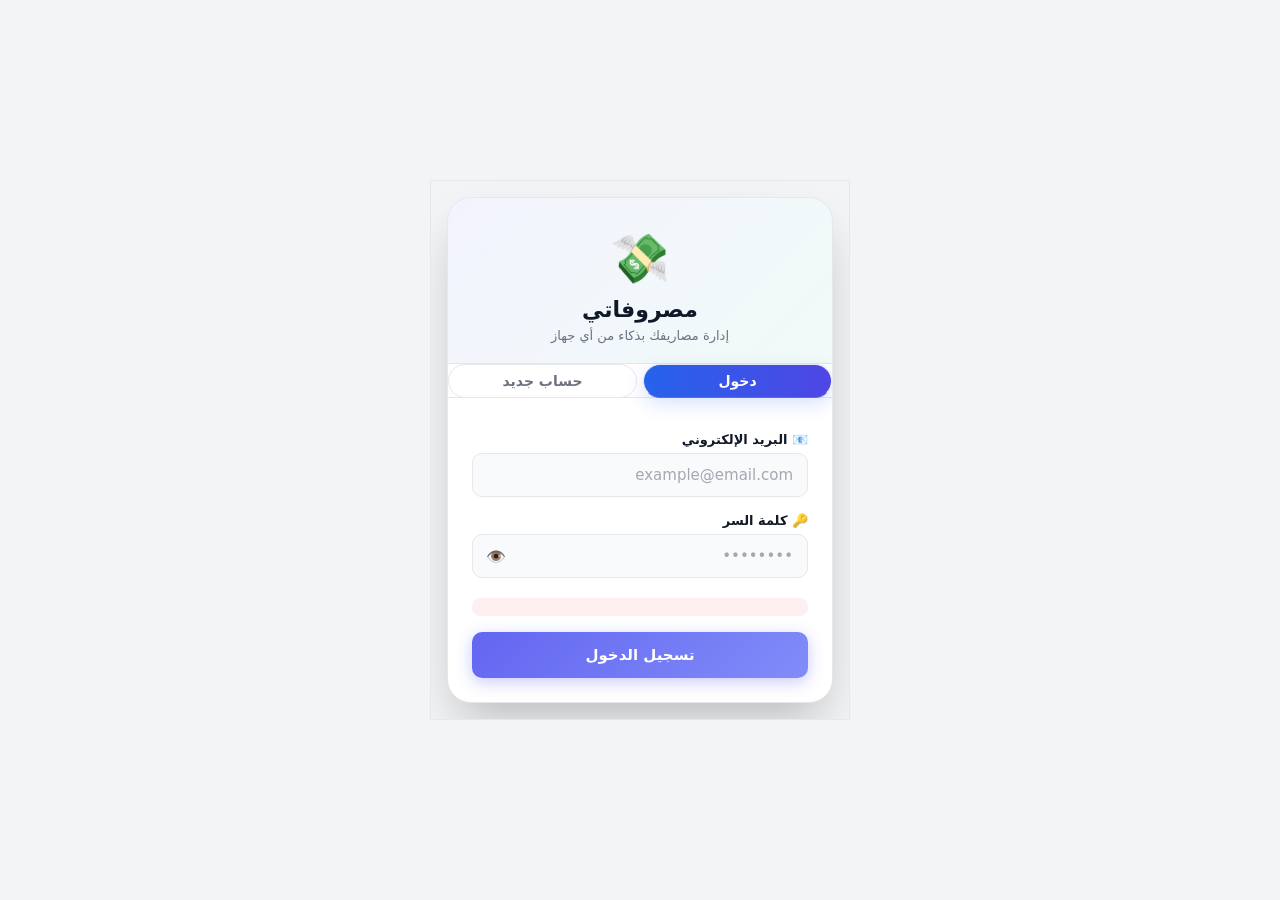
==== مصاريف/index.html @ e05cddc6 "Add files via upload" ====
<!DOCTYPE html>
<html lang="ar" dir="rtl" data-theme="light">

<head>
  <meta charset="UTF-8" />
  <link rel="manifest" href="/my-money" />
  <title>نظام إدارة المصاريف</title>
  <meta name="viewport" content="width=device-width, initial-scale=1.0" />
  <meta name="theme-color" content="#4f46e5" />
  <meta name="description" content="تطبيق لإدارة ومتابعة المصاريف اليومية" />

  <!-- Web App Manifest للتطبيق -->
  <link rel="manifest" href="manifest.json" />

  <!-- أيقونات التطبيق -->
  <link rel="icon" type="image/jpeg" href="photo_2026-03-03_11-01-38.jpg" />
  <link rel="apple-touch-icon" href="photo_2026-03-03_11-01-38.jpg" />
  <meta name="apple-mobile-web-app-capable" content="yes" />
  <meta name="apple-mobile-web-app-status-bar-style" content="black-translucent" />
  <meta name="apple-mobile-web-app-title" content="المصاريف" />

  <!-- Typography: Inter + Noto Sans Arabic -->
  <link rel="preconnect" href="https://fonts.googleapis.com" />
  <link rel="preconnect" href="https://fonts.gstatic.com" crossorigin />
  <link
    href="https://fonts.googleapis.com/css2?family=Inter:wght@400;500;600;700&family=Noto+Sans+Arabic:wght@400;500;600;700&display=swap"
    rel="stylesheet" />

  <link rel="stylesheet" href="style.css?v=3.0">
  <style>
    .connection-toast {
      position: fixed;
      top: 16px;
      left: 50%;
      transform: translateX(-50%);
      padding: 8px 16px;
      background: rgba(0, 0, 0, 0.7);
      color: #fff;
      border-radius: 4px;
      display: none;
      z-index: 10000;
      transition: opacity 0.3s;
    }

    .connection-toast.show {
      display: block;
      opacity: 1;
    }

    .connection-toast.hide {
      opacity: 0;
    }

    /* network status indicator */
    .network-status {
      display: inline-block;
      width: 14px;
      height: 14px;
      border-radius: 50%;
      margin: 0 8px;
      vertical-align: middle;
      background: #2ecc71;
      /* online default */
      position: relative;
      transition: background 0.3s ease;
      box-shadow: 0 0 8px rgba(46, 204, 113, 0.5);
    }

    .network-status.online {
      background: #2ecc71 !important;
      animation: pulse-glow 2s ease-in-out infinite;
      box-shadow: 0 0 8px rgba(46, 204, 113, 0.6) !important;
    }

    .network-status.offline {
      background: #e74c3c !important;
      animation: pulse-glow-red 2s ease-in-out infinite;
      box-shadow: 0 0 8px rgba(231, 76, 60, 0.5) !important;
    }

    .network-status.syncing {
      background: #3498db !important;
      animation: sync-pulse 1s cubic-bezier(0.68, 0, 0.265, 1) infinite;
      box-shadow: 0 0 8px rgba(52, 152, 219, 0.6) !important;
    }

    .network-status.syncing:after {
      content: '';
      position: absolute;
      top: -3px;
      left: -3px;
      width: calc(100% + 6px);
      height: calc(100% + 6px);
      border: 2px solid #3498db;
      border-top-color: rgba(52, 152, 219, 0.3);
      border-right-color: rgba(52, 152, 219, 0.3);
      border-radius: 50%;
      animation: spin-sync 0.7s linear infinite;
    }

    @keyframes pulse-glow {

      0%,
      100% {
        box-shadow: 0 0 8px rgba(46, 204, 113, 0.4), inset 0 0 4px rgba(46, 204, 113, 0.3);
      }

      50% {
        box-shadow: 0 0 16px rgba(46, 204, 113, 0.8), inset 0 0 4px rgba(46, 204, 113, 0.5);
      }
    }

    @keyframes pulse-glow-red {

      0%,
      100% {
        box-shadow: 0 0 8px rgba(232, 76, 60, 0.4), inset 0 0 4px rgba(232, 76, 60, 0.3);
      }

      50% {
        box-shadow: 0 0 16px rgba(232, 76, 60, 0.8), inset 0 0 4px rgba(232, 76, 60, 0.5);
      }
    }

    @keyframes pulse-glow-blue {

      0%,
      100% {
        box-shadow: 0 0 12px rgba(52, 152, 219, 0.5);
      }

      50% {
        box-shadow: 0 0 20px rgba(52, 152, 219, 0.9);
      }
    }

    @keyframes sync-glow {

      0%,
      100% {
        box-shadow: 0 0 8px rgba(52, 152, 219, 0.4), inset 0 0 4px rgba(52, 152, 219, 0.2);
      }

      50% {
        box-shadow: 0 0 16px rgba(52, 152, 219, 0.8), inset 0 0 4px rgba(52, 152, 219, 0.4);
      }
    }

    @keyframes spin {
      from {
        transform: rotate(0deg);
      }

      to {
        transform: rotate(360deg);
      }
    }

    @keyframes spin-sync {
      0% {
        transform: rotate(0deg);
      }

      100% {
        transform: rotate(360deg);
      }
    }

    @keyframes sync-pulse {

      0%,
      100% {
        transform: scale(1);
      }

      50% {
        transform: scale(1.2);
      }
    }

    /* ==========================================
   * تحسينات شاملة - Mobile First
   * ========================================== */

    /* ===== إصلاح لون حدود المصاريف (كان hardcoded أزرق) ===== */
    .expense-item {
      border-color: var(--border-color) !important;
    }

    /* ===== الخط الأساسي للهاتف ===== */
    html,
    body {
      overflow-x: hidden;
      width: 100%;
    }

    /* Touch targets already set at base level (44px) */

    /* ===== شاشة تسجيل الدخول - Mobile First (already default) ===== */
    @media (max-width: 768px) {
      .login-container {
        max-width: 100%;
        min-height: 100vh;
        min-height: 100dvh;
        border-radius: 0;
        padding: 32px 20px 40px;
        box-shadow: none;
        border: none;
        display: flex;
        flex-direction: column;
      }

      .login-body {
        flex: 1;
      }
    }

    /* ===== Mobile-only: modals, header, tabs ===== */
    @media (max-width: 768px) {

      /* المودالات كاملة الشاشة على الهاتف */
      .modal-backdrop {
        align-items: flex-end;
        z-index: 1000 !important;
      }

      .modal {
        max-width: 100%;
        width: 100%;
        border-radius: 20px 20px 0 0;
        max-height: 92vh;
        max-height: 92dvh;
        padding: 20px 16px calc(20px + env(safe-area-inset-bottom, 0px));
        overflow-y: auto;
      }

      .modal::before {
        content: '';
        display: block;
        width: 40px;
        height: 4px;
        background: var(--border-color);
        border-radius: 2px;
        margin: -12px auto 16px;
      }

      .modal-header h3 {
        font-size: 17px;
      }

      .modal-footer .btn {
        min-height: 46px;
        font-size: 14px;
        width: 100%;
      }

      .modal-footer {
        flex-direction: column-reverse;
        gap: 8px;
      }

      /* الـ header */
      header h2 {
        font-size: 17px;
      }

      .header-sub {
        font-size: 11px;
      }

      .header-actions {
        display: none;
      }

      /* التبويبات مخفية - يحل محلها Bottom Nav */
      .tabs {
        display: none !important;
      }

      .tab-btn {
        font-size: 11px;
        padding: 8px 4px;
      }

      /* month row */
      .month-row {
        flex-wrap: wrap;
        gap: 6px;
      }

      header {
        margin-bottom: 4px;
      }

      /* بطاقات الملخص */
      .summary-value {
        font-size: 15px;
      }

      .card-header h3 {
        font-size: 14px;
      }
    }

    /* ===== شريط التنقل السفلي للهاتف (Bottom Navigation) ===== */
    #mobileBottomNav {
      display: none;
      position: fixed;
      bottom: 0;
      left: 0;
      right: 0;
      height: 66px;
      background: var(--card-bg);
      border-top: 1px solid var(--border-color);
      box-shadow: 0 -2px 12px rgba(0, 0, 0, 0.06);
      z-index: 200;
      padding-bottom: env(safe-area-inset-bottom, 0px);
      align-items: center;
      justify-content: space-around;
    }

    @media (max-width: 768px) {
      #mobileBottomNav {
        display: flex;
      }
    }

    .mobile-nav-item {
      display: flex;
      flex-direction: column;
      align-items: center;
      justify-content: center;
      flex: 1;
      gap: 2px;
      padding: 8px 4px;
      border: none;
      background: transparent;
      cursor: pointer;
      color: var(--subtext-color);
      font-size: 10px;
      font-weight: 600;
      transition: color var(--transition-fast);
      -webkit-tap-highlight-color: transparent;
      position: relative;
      min-height: 50px;
      touch-action: manipulation;
    }

    .mobile-nav-item .nav-icon {
      font-size: 20px;
      transition: transform 0.2s;
    }

    .mobile-nav-item.active {
      color: var(--accent);
    }

    .mobile-nav-item.active .nav-icon {
      transform: scale(1.15);
    }

    .mobile-nav-item::after {
      content: '';
      position: absolute;
      bottom: -1px;
      left: 50%;
      transform: translateX(-50%);
      width: 0;
      height: 3px;
      background: var(--accent);
      border-radius: 2px;
      transition: width 0.2s;
    }

    .mobile-nav-item.active::after {
      width: 60%;
    }

    /* زر إضافة مصروف في المنتصف */
    .mobile-nav-fab {
      width: 52px;
      height: 52px;
      border-radius: 50%;
      background: var(--accent);
      color: white;
      border: none;
      font-size: 26px;
      display: flex;
      align-items: center;
      justify-content: center;
      cursor: pointer;
      box-shadow: 0 4px 16px rgba(79, 70, 229, 0.4);
      transition: transform var(--transition-fast), box-shadow var(--transition-fast);
      margin-top: -20px;
      flex-shrink: 0;
      -webkit-tap-highlight-color: transparent;
      touch-action: manipulation;
    }

    .mobile-nav-fab:active {
      transform: scale(0.92);
      box-shadow: 0 2px 8px rgba(79, 70, 229, 0.35);
    }

    /* ===== زر الإعدادات (يظهر في الـ Header بدلاً من الأزرار الكثيرة على الهاتف) ===== */
    #mobileHeaderBar {
      display: none;
    }

    @media (max-width: 768px) {
      #mobileHeaderBar {
        display: flex;
        justify-content: space-between;
        align-items: center;
        margin-bottom: 4px;
      }

      .mobile-header-right {
        display: flex;
        align-items: center;
        gap: 8px;
      }
    }

    /* ===== قائمة الإعدادات المنسدلة ===== */
    #settingsMenu {
      position: absolute;
      top: calc(100% + 6px);
      left: 0;
      background: var(--card-bg);
      border: 1px solid var(--border-color);
      border-radius: 14px;
      box-shadow: 0 8px 28px rgba(0, 0, 0, 0.14);
      z-index: 300;
      min-width: 200px;
      overflow: hidden;
      animation: fadeInUp 0.2s ease-out;
      display: none;
    }

    #settingsMenu.open {
      display: block;
    }

    .settings-menu-item {
      display: flex;
      align-items: center;
      gap: 10px;
      padding: 13px 16px;
      border: none;
      background: transparent;
      cursor: pointer;
      font-size: 14px;
      color: var(--text-color);
      width: 100%;
      text-align: right;
      border-bottom: 1px solid var(--border-color);
      transition: background 0.15s;
    }

    .settings-menu-item:last-child {
      border-bottom: none;
    }

    .settings-menu-item:hover,
    .settings-menu-item:active {
      background: var(--muted-bg);
    }

    .settings-menu-item.danger {
      color: var(--danger);
    }

    #settingsMenuWrapper {
      position: relative;
    }

    /* ===== Progress Bar لنسبة الإنفاق ===== */
    .spending-progress-wrap {
      margin-top: 10px;
      padding: 8px 10px;
      background: var(--muted-bg);
      border-radius: 10px;
    }

    .spending-progress-header {
      display: flex;
      justify-content: space-between;
      font-size: 12px;
      color: var(--subtext-color);
      margin-bottom: 6px;
      font-weight: 600;
    }

    .spending-progress-bar {
      height: 10px;
      background: var(--muted-bg-2);
      border-radius: 999px;
      overflow: hidden;
    }

    .spending-progress-fill {
      height: 10px;
      border-radius: 999px;
      transition: width 0.5s cubic-bezier(0.34, 1.56, 0.64, 1), background 0.3s;
      background: linear-gradient(90deg, #22c55e, #16a34a);
    }

    .spending-progress-fill.warn {
      background: linear-gradient(90deg, #f59e0b, #d97706);
    }

    .spending-progress-fill.danger {
      background: linear-gradient(90deg, #ef4444, #b91c1c);
    }

    /* ===== زر مسح البحث (✕) ===== */
    .search-wrapper {
      position: relative;
      flex: 1;
    }

    .search-clear-btn {
      position: absolute;
      right: 10px;
      top: 50%;
      transform: translateY(-50%);
      background: none;
      border: none;
      cursor: pointer;
      font-size: 14px;
      color: var(--subtext-color);
      display: none;
      padding: 4px 6px;
      border-radius: 50%;
      line-height: 1;
      transition: color 0.15s, background 0.15s;
      z-index: 1;
    }

    .search-clear-btn.visible {
      display: block;
    }

    .search-clear-btn:hover {
      color: var(--text-color);
      background: var(--muted-bg-2);
    }

    /* ===== الآلة الحاسبة ===== */
    .calc-btn {
      background: var(--card-bg);
      color: var(--text-color);
      border: none;
      padding: 18px 10px;
      font-size: 18px;
      font-weight: 500;
      cursor: pointer;
      transition: background 0.12s, transform 0.08s;
      user-select: none;
      -webkit-tap-highlight-color: transparent;
      touch-action: manipulation;
    }

    .calc-btn:hover {
      background: var(--muted-bg-2);
    }

    .calc-btn:active {
      transform: scale(0.94);
      background: var(--border-color);
    }

    .calc-btn-fn {
      background: var(--muted-bg);
      color: var(--subtext-color);
      font-size: 16px;
    }

    .calc-btn-fn:hover {
      background: var(--muted-bg-2);
    }

    .calc-btn-op {
      background: rgba(255, 159, 10, 0.15);
      color: #ff9f0a;
      font-size: 20px;
      font-weight: 700;
    }

    .calc-btn-op:hover {
      background: rgba(255, 159, 10, 0.25);
    }

    .calc-btn-eq {
      background: #ff9f0a;
      color: #fff;
      font-size: 20px;
      font-weight: 700;
    }

    .calc-btn-eq:hover {
      background: #e8920d;
    }

    .calc-btn-eq:active {
      transform: scale(0.94);
    }

    /* ===== تحسين مودال الإعدادات Desktop ===== */
    /* ===== Tablet Enhancement (768px+) ===== */
    @media (min-width: 768px) {
      body {
        padding: 10px;
        align-items: center;
      }

      .app-container {
        max-width: 560px;
        border-radius: var(--radius-lg);
        box-shadow: var(--shadow-lg);
        border: 1px solid var(--border-color);
        padding: 20px;
        min-height: auto;
      }

      .card {
        border-radius: var(--radius-md);
        padding: 16px;
        box-shadow: var(--shadow-sm);
      }

      .btn {
        font-size: 13px;
        padding: 8px 16px;
        min-height: 36px;
      }

      .btn-sm {
        min-height: 32px;
        padding: 6px 12px;
      }

      .form-input,
      .form-textarea,
      .form-select {
        font-size: 14px;
        padding: 10px 12px;
        min-height: 38px;
      }

      .month-select {
        font-size: 13px;
        min-height: 38px;
      }

      .login-container {
        max-width: 420px;
        border-radius: var(--radius-lg);
        box-shadow: var(--shadow-lg);
        border: 1px solid var(--border-color);
        min-height: auto;
      }
    }

    /* ===== Desktop Enhancement (769px+) ===== */
    @media (min-width: 769px) {

      /* يُظهر header actions على الـ desktop */
      .header-actions {
        display: flex !important;

      }

      /* يُخفي Mobile bar على الـ desktop */
      #mobileHeaderBar {
        display: none !important;
      }

      /* Bottom nav مخفي */
      #mobileBottomNav {
        display: none !important;
      }

      /* التبويبات ظاهرة على الديسكتوب */
      .tabs {
        display: flex !important;
      }

      /* إلغاء modal column-reverse على الديسكتوب */
      .modal-footer {
        flex-direction: row !important;
      }

      .modal-footer .btn {
        width: auto !important;
        min-height: 36px;
      }

      /* الـ modal يعود لوضع المنتصف على الديسكتوب */
      .modal-backdrop {
        align-items: center !important;
      }

      .modal {
        border-radius: var(--radius-lg) !important;
        max-width: 520px !important;
        width: calc(100% - 32px) !important;
      }

      /* إلغاء الشريط العلوي للمودال */
      .modal::before {
        display: none !important;
      }
    }

    /* ===== Wide Desktop (1024px+) ===== */
    @media (min-width: 1024px) {
      .app-container {
        max-width: 600px;
      }
    }

    /* ===== تحسين Safe Area (Notch / Home Bar) ===== */
    @supports (padding-bottom: env(safe-area-inset-bottom)) {
      @media (max-width: 768px) {
        .app-container {
          padding-bottom: calc(80px + env(safe-area-inset-bottom, 0px));
        }

        #mobileBottomNav {
          padding-bottom: env(safe-area-inset-bottom, 0px);
          height: calc(62px + env(safe-area-inset-bottom, 0px));
        }
      }
    }

    /* ===== تحسين Scroll على الهاتف ===== */
    @media (max-width: 768px) {
      html {
        scroll-behavior: smooth;
        -webkit-overflow-scrolling: touch;
      }

      .expense-list {
        gap: 8px;
      }

      .expense-item {
        padding: 12px 10px;
        border-radius: 12px;
      }

      .expense-title {
        font-size: 14px;
      }

      .expense-amount {
        font-size: 14px;
        font-weight: 700;
      }

      /* تحسين بطاقة المقارنة */
      .compare-card {
        padding: 12px;
      }

      /* month-row على الهاتف */
      .month-row {
        flex-wrap: wrap;
      }

      .month-select {
        min-height: 44px;
      }

      /* filter-row */
      .filter-row {
        flex-direction: column;
      }

      .filter-row .form-input-sm,
      .filter-row .form-select-sm {
        width: 100%;
      }
    }
  </style>

</head>

<body>
  <div id="connectionToast" class="connection-toast"></div>
  <!-- Alert Modal Card -->
  <div id="alertModal" class="alert-modal-overlay" style="display:none;">
    <div class="alert-card">
      <div class="alert-card-header">
        <div id="alertIcon" class="alert-card-icon">⚠️</div>
        <div>
          <h3 id="alertTitle" class="alert-card-title">تنبيه</h3>
          <div id="alertMessage" class="alert-card-message"></div>
        </div>
      </div>
      <div class="alert-card-footer">
        <button id="alertBtnCancel" class="btn btn-alert-cancel" style="display:none;">إلغاء</button>
        <button id="alertBtnConfirm" class="btn btn-alert-confirm">حسناً</button>
      </div>
    </div>
  </div>

  <!-- Telegram Progress Modal -->
  <div id="tgProgressOverlay" class="tg-progress-overlay" style="display:none;">
    <div class="tg-progress-card">
      <div class="tg-progress-icon">
        <div class="tg-spinner"></div>
        <div class="tg-icon-center">📲</div>
      </div>
      <h3 class="tg-progress-title">جارِ تحضير النسخة الاحتياطية</h3>
      <div id="tgProgressLabel" class="tg-progress-label">يرجى الانتظار بينما نقوم برفع البيانات...</div>

      <div class="tg-stats-container" id="tgStatsContainer" style="display:none;">
        <div class="tg-stat-item">
          <span class="tg-stat-label">المصاريف</span>
          <span class="tg-stat-value" id="tgStatExpenses">0</span>
        </div>
        <div class="tg-stat-item">
          <span class="tg-stat-label">الإجمالي</span>
          <span class="tg-stat-value" id="tgStatTotal">0</span>
        </div>
      </div>

      <div class="tg-progress-bar-container">
        <div id="tgProgressBar" class="tg-progress-bar-fill"></div>
      </div>
    </div>
  </div>
  <!-- لودر تحميل (يظهر أثناء التحقق من حالة الدخول) -->
  <div id="appLoader" class="app-loader" style="display:none">🔄 جاري التحقق من حالة الدخول...</div>

  <!-- شاشة تسجيل الدخول -->
  <div id="loginView" class="login-container">

    <!-- بطاقة تسجيل الدخول -->
    <div class="login-card">

      <!-- الشعار والعنوان -->
      <div class="login-brand">
        <div class="login-brand-icon">💸</div>
        <h1 class="login-brand-title">مصروفاتي</h1>
        <p class="login-brand-sub">إدارة مصاريفك بذكاء من أي جهاز</p>
      </div>

      <!-- التبويبات -->
      <div class="login-tabs">
        <button id="tabLogin" class="login-tab-btn active">دخول</button>
        <button id="tabRegister" class="login-tab-btn">حساب جديد</button>
      </div>

      <!-- نموذج تسجيل الدخول -->
      <div id="loginForm" class="login-form-body">
        <div class="login-field">
          <label class="login-label">📧 البريد الإلكتروني</label>
          <input id="loginEmail" type="email" class="login-input" placeholder="example@email.com"
            autocomplete="email" />
        </div>
        <div class="login-field">
          <label class="login-label">🔑 كلمة السر</label>
          <div class="login-pw-wrap">
            <input id="loginPassword" type="password" class="login-input" placeholder="••••••••"
              autocomplete="current-password" />
            <button id="btnTogglePwLogin" class="login-pw-toggle" type="button">👁️</button>
          </div>
        </div>
        <div id="authError" class="login-error"></div>
        <button id="btnLogin" class="login-submit-btn">تسجيل الدخول</button>
        <div id="loginProcessingBar" class="login-processing-bar" role="status" aria-live="polite"
          style="display:none;">
          <div class="processing-spinner"></div>
          <span>جاري التحقق...</span>
        </div>
      </div>

      <!-- نموذج إنشاء حساب -->
      <div id="registerForm" class="login-form-body" style="display:none;">
        <div class="login-field">
          <label class="login-label">📧 البريد الإلكتروني</label>
          <input id="registerEmail" type="email" class="login-input" placeholder="example@email.com"
            autocomplete="email" />
        </div>
        <div class="login-field">
          <label class="login-label">🔑 كلمة السر</label>
          <div class="login-pw-wrap">
            <input id="registerPassword" type="password" class="login-input" placeholder="••••••••"
              autocomplete="new-password" />
            <button id="btnTogglePwReg" class="login-pw-toggle" type="button">👁️</button>
          </div>
        </div>
        <div class="login-field">
          <label class="login-label">🔒 تأكيد كلمة السر</label>
          <input id="registerPasswordConfirm" type="password" class="login-input" placeholder="••••••••"
            autocomplete="new-password" />
        </div>
        <div id="registerError" class="login-error"></div>
        <button id="btnRegister" class="login-submit-btn">إنشاء الحساب</button>
        <button id="btnCancelRegister" class="login-cancel-btn" type="button">إلغاء</button>
      </div>

    </div>

    <script>
      // Service Worker registration and background-sync helpers
      async function registerServiceWorkerAndSync() {
        if (!('serviceWorker' in navigator)) return;
        try {
          const reg = await navigator.serviceWorker.register('/sw.js');
          navigator.serviceWorker.addEventListener('message', (e) => {
            if (!e.data) return;
            if (e.data.type === 'sync-now') {
              try { if (typeof syncPendingChanges === 'function') syncPendingChanges(); } catch (err) { console.warn(err); }
            }
          });
          async function ensureBackgroundSyncRegistered() {
            if (!('sync' in reg)) return;
            try { await reg.sync.register('sync-expenses'); } catch (err) { console.warn(err); }
          }
          setInterval(() => { ensureBackgroundSyncRegistered(); }, 30000);
          ensureBackgroundSyncRegistered();
        } catch (e) { console.warn('SW register failed', e); }
      }
      window.addEventListener('load', () => { registerServiceWorkerAndSync(); });
    </script>
  </div>


  <!-- واجهة التطبيق -->
  <div id="appView" class="app-container">
    <header>
      <div class="header-left">
        <h2><span class="icon">📊</span>مصروفاتي الشهرية</h2>
        <div class="header-sub">إدارة الراتب والمصاريف مع فصل كامل بين الأشهر.</div>
      </div>
      <div class="header-actions">
        <span id="userEmailLabel" class="user-label"></span>
        <!-- حالة الشبكة والمزامنة -->
        <div id="networkStatus" class="network-status" title="حالة الاتصال"></div>
        <div id="syncIndicator" class="sync-indicator synced" title="حالة المزامنة" onclick="showSyncDetails()">
          <span class="sync-dot"></span>
          <span class="sync-label">مزامن</span>
        </div>
        <button id="btnChangePasswordQuick" class="btn btn-outline btn-sm">تغيير كلمة السر</button>
        <button id="btnToggleTheme" class="btn btn-outline btn-sm">الوضع الداكن</button>
        <button id="btnAdminPanel" class="btn btn-outline btn-sm" style="display:none;">لوحة التحكم</button>
        <button id="btnLogout" class="btn btn-outline btn-sm">تسجيل خروج</button>
      </div>
    </header>

    <!-- Mobile Header Bar (يظهر على الهاتف فقط) -->
    <div id="mobileHeaderBar">
      <div style="display:flex; align-items:center; gap:8px;">
        <div id="networkStatusMobile" class="network-status" title="حالة الاتصال"></div>
        <div id="syncIndicatorMobile" class="sync-indicator synced" title="حالة المزامنة" onclick="showSyncDetails()">
          <span class="sync-dot"></span>
          <span class="sync-label">مُزامَن</span>
        </div>
        <span id="userEmailLabelMobile" class="user-label" style="font-size:11px;"></span>
      </div>
      <div class="mobile-header-right">
        <div id="settingsMenuWrapper">
          <button id="btnMobileSettings" class="btn btn-outline btn-sm" style="min-height:36px;" aria-haspopup="true"
            aria-expanded="false">⚙️</button>
          <div id="settingsMenu" role="menu">
            <button class="settings-menu-item" id="menuToggleThemeMob">الوضع الداكن</button>
            <button class="settings-menu-item" id="menuChangePasswordMob">تغيير كلمة السر</button>
            <button class="settings-menu-item" id="menuAdminMob" style="display:none;">لوحة التحكم</button>
            <button class="settings-menu-item" id="menuTelegramBackup">📲 نسخة احتياطية (تلغرام)</button>
            <button class="settings-menu-item danger" id="menuLogoutMob">تسجيل الخروج</button>
          </div>
        </div>
      </div>
    </div>

    <!-- تبويبات (مع أزرار سريعة إضافية) -->
    <div class="tabs">
      <button class="tab-btn active" data-tab="month">الشهر الحالي</button>
      <button class="tab-btn" data-tab="compare">مقارنة الأشهر</button>
      <button class="tab-btn" data-tab="planning"> التخطيط والأهداف</button>
      <button class="tab-btn" data-tab="private"> ملاحظاتي</button>
      <button id="adminTabBtn" class="tab-btn" data-tab="admin" style="display:none;">لوحة التحكم</button>
    </div>

    <!-- اختيار الشهر -->
    <div class="month-row">
      <select id="monthSelect" class="month-select"></select>
      <button id="btnEditMonth" class="btn btn-outline btn-sm">⚙️ إدارة الشهر</button>
      <button id="btnAddMonth" class="btn btn-primary btn-sm">+ شهر</button>
    </div>

    <!-- تبويب الشهر الحالي -->
    <div id="tab-month">
      <!-- ملخص -->
      <div class="card">
        <div class="card-header">
          <h3>ملخص الشهر</h3>
        </div>
        <div class="summary-grid">
          <div class="summary-item">
            <div class="summary-label">الراتب</div>
            <div id="summarySalary" class="summary-value">0</div>
          </div>
          <div class="summary-item">
            <div class="summary-label">إجمالي المصاريف</div>
            <div id="summaryExpenses" class="summary-value negative">0</div>
          </div>
          <div class="summary-item">
            <div class="summary-label">المتبقي</div>
            <div id="summaryRemaining" class="summary-value positive">0</div>
          </div>
        </div>
        <!-- Progress Bar الإنفاق -->
        <div class="spending-progress-wrap" id="spendingProgressWrap">
          <div class="spending-progress-header">
            <span>نسبة الإنفاق من الراتب</span>
            <span id="spendingProgressPct">0%</span>
          </div>
          <div class="spending-progress-bar">
            <div class="spending-progress-fill" id="spendingProgressFill" style="width:0%"></div>
          </div>
        </div>
      </div>

      <!-- إحصائيات متقدمة -->
      <div class="card">
        <div class="card-header">
          <div class="collapse-toggle" id="advancedStatsToggle">
            <span style="display:flex; align-items:center; gap:8px;">📈 إحصائيات متقدمة للشهر</span>
            <span id="advancedStatsIcon" class="collapse-icon">▼</span>
          </div>
        </div>
        <div id="advancedStatsBody" class="collapse-body">

          <!-- شبكة الإحصائيات الرئيسية -->
          <div class="adv-stats-grid">
            <div class="adv-stat-card">
              <div class="adv-stat-icon">📅</div>
              <div class="adv-stat-info">
                <div class="adv-stat-label">متوسط الصرف اليومي</div>
                <div id="statDailyAvg" class="adv-stat-value">0</div>
              </div>
            </div>
            <div class="adv-stat-card">
              <div class="adv-stat-icon">🗓️</div>
              <div class="adv-stat-info">
                <div class="adv-stat-label">المتبقي لكل يوم</div>
                <div id="statRemainingPerDay" class="adv-stat-value">0</div>
              </div>
            </div>
            <div class="adv-stat-card">
              <div class="adv-stat-icon">🔺</div>
              <div class="adv-stat-info">
                <div class="adv-stat-label">أكبر مصروف</div>
                <div id="statMaxExpense" class="adv-stat-value">0</div>
              </div>
            </div>
            <div class="adv-stat-card">
              <div class="adv-stat-icon">🔻</div>
              <div class="adv-stat-info">
                <div class="adv-stat-label">أصغر مصروف</div>
                <div id="statMinExpense" class="adv-stat-value">0</div>
              </div>
            </div>
            <div class="adv-stat-card">
              <div class="adv-stat-icon">🧾</div>
              <div class="adv-stat-info">
                <div class="adv-stat-label">عدد المصاريف</div>
                <div id="statCount" class="adv-stat-value">0</div>
              </div>
            </div>
            <div class="adv-stat-card">
              <div class="adv-stat-icon">📊</div>
              <div class="adv-stat-info">
                <div class="adv-stat-label">متوسط مبلغ المصروف</div>
                <div id="statAvgAmount" class="adv-stat-value">0</div>
              </div>
            </div>
            <div class="adv-stat-card">
              <div class="adv-stat-icon">🏆</div>
              <div class="adv-stat-info">
                <div class="adv-stat-label">أكثر تصنيف صرفاً</div>
                <div id="statTopCategory" class="adv-stat-value">لا يوجد</div>
              </div>
            </div>
            <div class="adv-stat-card">
              <div class="adv-stat-icon">🛡️</div>
              <div class="adv-stat-info">
                <div class="adv-stat-label">المصروف اليومي الآمن</div>
                <div id="statSafeLimit" class="adv-stat-value">0</div>
                <div id="statSafeLimitMsg" class="stat-safe-msg"></div>
              </div>
            </div>
            <div class="adv-stat-card">
              <div class="adv-stat-icon">⏰</div>
              <div class="adv-stat-info">
                <div class="adv-stat-label">الأيام المتبقية في الشهر</div>
                <div id="statDaysLeft" class="adv-stat-value">—</div>
              </div>
            </div>
          </div>

          <!-- تنبيه وتير الإنفاق -->
          <div id="spendingPaceAlert" class="spending-pace-alert" style="display:none;"></div>

          <!-- أبار التصنيفات -->
          <div class="adv-cats-title">🗂️ توزيع الإنفاق حسب الفئة</div>
          <div class="category-bars" id="categoryBars"></div>

        </div>
      </div>

      <!-- بطاقة التحليل الذكي للشهر -->
      <div class="card ai-analysis-card" id="monthlyAICard">
        <div class="ai-analysis-header">
          <div class="ai-analysis-header-left">
            <div class="ai-analysis-icon-wrap">
              <span class="ai-analysis-icon">🧠</span>
            </div>
            <div>
              <div class="ai-analysis-title">تحليل الذكاء الاصطناعي</div>
              <div class="ai-analysis-subtitle">تحليل دقيق مبني على بياناتك الفعلية</div>
            </div>
          </div>
          <div class="ai-analysis-header-right">
            <button id="btnAnalyzeMonth" class="ai-analyze-btn">
              <span class="ai-btn-icon">🔍</span>
              <span class="ai-btn-text">حلل شهري</span>
            </button>
          </div>
        </div>

        <!-- منطقة النتائج -->
        <div id="monthlyAIResult" class="ai-result-area" style="display:none;">
          <!-- skeleton & content injected by JS -->
        </div>
      </div>

      <!-- المصاريف -->
      <div class="card">
        <div class="card-header">
          <h3>المصاريف</h3>
          <button id="btnAddExpense" class="btn btn-success btn-sm">+ مصروف</button>
        </div>
        <div class="filter-row">
          <div class="search-wrapper">
            <input id="searchInput" type="text" class="form-input form-input-sm" placeholder="🔍 بحث عن مصروف..." />
            <button id="searchClearBtn" class="search-clear-btn" title="مسح البحث">✕</button>
          </div>
          <select id="filterCategory" class="form-select form-select-sm">
            <option value="all">كل التصنيفات</option>
          </select>
        </div>
        <label class="filter-toggle">
          <input type="checkbox" id="filterHasImage" />
          عرض المصاريف التي تحتوي على صورة فقط
        </label>
        <div id="filterSummary" class="filter-summary"></div>
        <div id="expenseList" class="expense-list"></div>
      </div>

      <!-- إدارة التصنيفات -->
      <div class="card">
        <div class="card-header">
          <h3>التصنيفات</h3>
        </div>
        <div class="category-add-row">
          <input id="newCategoryInput" type="text" class="form-input form-input-sm" placeholder="تصنيف جديد" />
          <button id="btnAddCategory" class="btn btn-outline btn-sm">إضافة</button>
        </div>
        <div id="categoryList"></div>
      </div>
    </div>

    <!-- تبويب مقارنة الأشهر -->
    <div id="tab-compare" style="display:none;">
      <!-- شريط الترتيب والفلترة -->
      <div class="compare-toolbar">
        <span class="compare-toolbar-label">📊 ترتيب حسب:</span>
        <div class="compare-sort-group">
          <button class="compare-sort-btn active" data-sort="newest">الأحدث</button>
          <button class="compare-sort-btn" data-sort="oldest">الأقدم</button>
          <button class="compare-sort-btn" data-sort="highest">الأعلى صرفاً</button>
          <button class="compare-sort-btn" data-sort="lowest">الأقل صرفاً</button>
          <button class="compare-sort-btn" data-sort="remaining">الأعلى ادخاراً</button>
        </div>
      </div>

      <!-- مقارنة الفئات شهر بشهر -->
      <div class="card" style="margin-bottom: 1.5rem;">
        <h3
          style="margin-bottom: 1rem; color: var(--text-primary); font-size: 1.1rem; display: flex; align-items: center; gap: 8px;">
          <span>📊</span> مقارنة الفئات السريعة
        </h3>
        <p style="font-size: 0.85rem; color: var(--text-secondary); margin-bottom: 1rem;">قارن الاستهلاك للفئة المحددة
          بين الشهر المحدد حالياً والشهر الذي يسبقه.</p>

        <div style="display: flex; gap: 10px; align-items: center; flex-wrap: wrap;">
          <select id="quickCompareCategory" class="form-input" style="max-width: 200px;">
          </select>
          <button id="btnQuickCompare" class="btn btn-primary" style="padding: 0.4rem 1rem;">مقارنة سريعـة</button>
        </div>

        <div id="quickCompareResult"
          style="margin-top: 1rem; padding: 1rem; background: var(--bg-color); border-radius: 8px; display: none; align-items: center; gap: 15px; flex-wrap: wrap;">
          <div style="flex: 1; min-width: 110px;">
            <div style="font-size: 0.8rem; color: var(--text-secondary);" id="labelPrevMonth">الشهر الماضي</div>
            <div id="quickComparePrevVal" style="font-size: 1.2rem; font-weight: 600; color: var(--text-primary);">0
            </div>
          </div>
          <div style="flex: 1; min-width: 110px;">
            <div style="font-size: 0.8rem; color: var(--text-secondary);" id="labelCurrMonth">الشهر الحالي</div>
            <div id="quickCompareCurrVal" style="font-size: 1.2rem; font-weight: 600; color: var(--text-primary);">0
            </div>
          </div>
          <div id="quickCompareBadge"
            style="padding: 6px 12px; border-radius: 20px; font-weight: 600; font-size: 0.9rem;">
            --
          </div>
        </div>
      </div>

      <!-- بطاقة التحليل الذكي المقارن -->
      <div class="card ai-analysis-card ai-compare-card" id="compareAICard">
        <div class="ai-analysis-header">
          <div class="ai-analysis-header-left">
            <div class="ai-analysis-icon-wrap ai-compare-icon-wrap">
              <span class="ai-analysis-icon">📊</span>
            </div>
            <div>
              <div class="ai-analysis-title">تحليل الاشهر الذكي</div>
              <div class="ai-analysis-subtitle">يحلل الـ AI أنماط إنفاقك عبر كل الأشهر</div>
            </div>
          </div>
          <div class="ai-analysis-header-right">
            <button id="btnAnalyzeAllMonths" class="ai-analyze-btn ai-analyze-btn--compare">
              <span class="ai-btn-icon">🔍</span>
              <span class="ai-btn-text">حلل الاشهر</span>
            </button>
          </div>
        </div>
        <div id="compareAIResult" class="ai-result-area" style="display:none;"></div>
      </div>

      <!-- حاوية المحتوى (تُملأ بواسطة renderComparison) -->
      <div id="compareContainer"></div>
    </div>

    <!-- تبويب التخطيط والأهداف وتقسيم الراتب -->
    <div id="tab-planning" style="display:none;">
      <div id="goalsBucketsCard" class="card">
        <div class="card-header">
          <h3>الأهداف وتقسيم الراتب</h3>
          <div class="card-header-actions">
            <button id="btnAddGoal" class="btn btn-primary btn-sm">+ هدف</button>
            <button id="btnAutoSplitBudget" class="btn btn-outline btn-sm btn-warning-outline">تقسيم ذكي
              (50/30/20)</button>
            <button id="btnAddBucket" class="btn btn-primary btn-sm">+ حافظة</button>
          </div>
        </div>

        <div class="planning-section">
          <h4 class="section-title">ميزانية 50/30/20 الذكية
            <span id="budgetRuleTotalTxt" class="section-title-meta">--</span>
          </h4>
          <div class="budget-rule-bar">
            <div id="barNeeds" class="budget-rule-segment" style="width: 0%; background: #4f46e5;"></div>
            <div id="barWants" class="budget-rule-segment" style="width: 0%; background: #a855f7;"></div>
            <div id="barSavings" class="budget-rule-segment" style="width: 0%; background: #059669;"></div>
          </div>
          <div class="budget-rule-labels">
            <div id="labelNeeds" class="budget-rule-label">احتياجات (50%): 0</div>
            <div id="labelWants" class="budget-rule-label">رغبات (30%): 0</div>
            <div id="labelSavings" class="budget-rule-label budget-rule-label--savings">إدخار (20%): 0</div>
          </div>
        </div>

        <!-- Goals Section -->
        <div class="planning-section">
          <h4 class="section-title">الأهداف</h4>
          <div id="goalsContainer" class="goals-container">
            <div class="empty-state" id="goalsEmpty">لا توجد أهداف حتى الآن.</div>
          </div>
        </div>

        <!-- Buckets Section -->
        <div class="planning-section planning-section--bordered">
          <h4 class="section-title">تقسيم الراتب</h4>
          <div id="bucketsContainer" class="buckets-container">
            <div class="empty-state" id="bucketsEmpty">لا توجد حافظات حتى الآن.</div>
          </div>
          <div class="card-footer">
            <div class="card-footer-info"><strong>المجموع المخصص:</strong> <span id="bucketsTotalPercent">0</span></div>
            <button id="btnPreviewSplit" class="btn btn-outline btn-sm">معاينة</button>
            <button id="btnApplySplit" class="btn btn-primary btn-sm">تطبيق</button>
            <button id="btnClearAllBuckets" class="btn btn-danger btn-sm" title="مسح جميع تقسيمات الراتب">مسح
              الكل</button>
          </div>
        </div>
      </div>
    </div>

    <!-- تبويب ملاحظاتي والحسابات (محمي برقم PIN) -->
    <div id="tab-private" style="display:none;">
      <div id="privateSection" class="private-section-locked">
        <div class="private-lock-container">
          <div class="private-lock-icon">🔐</div>
          <div class="private-lock-text">بيانات حساسة محمية برقم PIN</div>
          <div class="private-pin-input-group">
            <input id="privatePinInput" type="text" inputmode="numeric" pattern="[0-9]*" class="private-pin-input"
              placeholder="0000" maxlength="6" />
            <button id="btnOpenPrivate" class="btn-open-private">فتح</button>
          </div>
          <div id="privateErrorMsg" class="private-error-msg"></div>
        </div>
      </div>

      <div id="privateContent" class="private-content" style="display:none;">
        <!-- قسم رصيدي الكامل -->
        <div class="private-card budget-summary-card">
          <div class="private-card-title">💰 الراتب الكامل</div>
          <div style="display: flex; flex-direction: column; gap: 12px;">
            <!-- حقل الرصيد الكلي -->
            <div class="budget-input-group">
              <label
                style="font-size: 11px; color: var(--subtext-color); font-weight: 600; margin-bottom: 4px; display: block;">إجمالي
                أموالي</label>
              <input id="totalBalanceInput" type="text" inputmode="numeric" class="form-input form-input-sm"
                placeholder="0" />
            </div>

            <!-- اختيار نطاق الأشهر -->
            <div class="budget-range-group">
              <label
                style="font-size: 11px; color: var(--subtext-color); font-weight: 600; margin-bottom: 6px; display: block;">📅
                احسب من:</label>
              <div style="display: grid; grid-template-columns: 1fr 1fr; gap: 6px;">
                <div>
                  <label
                    style="font-size: 10px; color: var(--subtext-color); display: block; margin-bottom: 3px;">من</label>
                  <select id="budgetFromMonth" class="form-select form-select-sm"></select>
                </div>
                <div>
                  <label
                    style="font-size: 10px; color: var(--subtext-color); display: block; margin-bottom: 3px;">إلى</label>
                  <select id="budgetToMonth" class="form-select form-select-sm"></select>
                </div>
              </div>
            </div>

            <!-- ملخص الحسابات -->
            <div class="budget-summary">
              <div class="budget-stat">
                <span class="budget-stat-label">المصروف</span>
                <span id="privateTotalExpenses" class="budget-stat-value danger">0</span>
              </div>
              <div class="budget-stat">
                <span class="budget-stat-label">الأشهر</span>
                <span id="privateAllMonthsCount" class="budget-stat-value">0</span>
              </div>
              <div class="budget-stat">
                <span class="budget-stat-label">المتبقي</span>
                <span id="privateActualRemaining" class="budget-stat-value success">0</span>
              </div>
            </div>
          </div>
        </div>

        <!-- قسم تقسيم الرصيد حسب الفئات -->
        <div class="private-card budget-allocation-card">
          <div class="private-card-title">📊 توزيع رصيدي</div>
          <div style="display: flex; flex-direction: column; gap: 10px;">
            <div id="budgetAllocations" class="budget-allocations-container"></div>
            <button id="btnAddAllocation" class="btn btn-outline btn-sm" style="width: 100%; margin-top: 4px;">+ إضافة
              فئة جديدة</button>
          </div>
        </div>

        <!-- قسم الحاسبة الذكية - مع أزرار -->
        <div class="private-card" style="padding:0;overflow:hidden;">
          <div class="private-card-title" style="padding:14px 16px 10px;">🧮 حاسبتي</div>

          <!-- شاشة العرض -->
          <div style="background:var(--muted-bg);padding:12px 16px;border-bottom:1px solid var(--border-color);">
            <div id="calcDisplay"
              style="font-size:12px;color:var(--subtext-color);min-height:18px;text-align:left;direction:ltr;margin-bottom:4px;white-space:nowrap;overflow:hidden;text-overflow:ellipsis;">
              &nbsp;</div>
            <div id="calcResult"
              style="font-size:26px;font-weight:700;color:var(--text-color);text-align:left;direction:ltr;min-height:36px;word-break:break-all;">
              0</div>
          </div>

          <!-- شبكة الأزرار -->
          <div style="display:grid;grid-template-columns:repeat(4,1fr);gap:1px;background:var(--border-color);">
            <!-- صف 1 -->
            <button class="calc-btn calc-btn-fn" onclick="calcAction('AC')">AC</button>
            <button class="calc-btn calc-btn-fn" onclick="calcAction('DEL')">⌫</button>
            <button class="calc-btn calc-btn-fn" onclick="calcAction('%')">%</button>
            <button class="calc-btn calc-btn-op" onclick="calcAction('/')">÷</button>
            <!-- صف 2 -->
            <button class="calc-btn" onclick="calcAction('7')">7</button>
            <button class="calc-btn" onclick="calcAction('8')">8</button>
            <button class="calc-btn" onclick="calcAction('9')">9</button>
            <button class="calc-btn calc-btn-op" onclick="calcAction('*')">×</button>
            <!-- صف 3 -->
            <button class="calc-btn" onclick="calcAction('4')">4</button>
            <button class="calc-btn" onclick="calcAction('5')">5</button>
            <button class="calc-btn" onclick="calcAction('6')">6</button>
            <button class="calc-btn calc-btn-op" onclick="calcAction('-')">−</button>
            <!-- صف 4 -->
            <button class="calc-btn" onclick="calcAction('1')">1</button>
            <button class="calc-btn" onclick="calcAction('2')">2</button>
            <button class="calc-btn" onclick="calcAction('3')">3</button>
            <button class="calc-btn calc-btn-op" onclick="calcAction('+')">+</button>
            <!-- صف 5 -->
            <button class="calc-btn" onclick="calcAction('0')"
              style="grid-column:span 2;text-align:right;padding-right:22px;">0</button>
            <button class="calc-btn" onclick="calcAction('.')">.</button>
            <button class="calc-btn calc-btn-eq" onclick="calcAction('=')">=</button>
          </div>
        </div>

        <!-- قسم الملاحظات العامة المطور -->
        <div class="private-card" style="display:flex;flex-direction:column;gap:12px;">
          <div style="display:flex;justify-content:space-between;align-items:center;">
            <div class="private-card-title" style="margin:0;">📝 ملاحظاتي</div>
            <button id="btnAddNote" class="btn btn-primary btn-sm"
              style="border-radius:20px; padding: 4px 14px; font-weight:700;">
              ✨ إضافة ملاحظة
            </button>
          </div>

          <!-- صندوق إضافة ملاحظة جديدة -->
          <div id="newNoteForm"
            style="display:none; flex-direction:column; gap:10px; background:var(--muted-bg); padding:14px; border-radius:16px; border:2px solid var(--accent); animation: slideInUp 0.3s ease-out;">
            <div style="display:flex; justify-content:space-between; align-items:center;">
              <h4 id="noteFormTitle" style="font-size:14px; margin:0; color:var(--accent);">ملاحظة جديدة</h4>
              <button id="btnCancelNewNote"
                style="background:none; border:none; color:var(--subtext-color); cursor:pointer; font-size:18px;">✕</button>
            </div>
            <input type="text" id="newNoteTitle" class="form-input" placeholder="عنوان الملاحظة (اختياري)"
              style="font-weight:bold; border-radius:10px;">
            <textarea id="newNoteContent" class="form-textarea" placeholder="اكتب تفاصيلك هنا..."
              style="min-height:120px; font-size:13px; border-radius:10px;"></textarea>
            <div style="display:flex; justify-content:flex-end; gap:8px;">
              <button id="btnConfirmAddNote" class="btn btn-primary btn-sm"
                style="width:100%; padding:10px; border-radius:10px;">حفظ الملاحظة ✅</button>
            </div>
          </div>

          <!-- فلتر البحث -->
          <div class="notes-search-wrapper" id="notesSearchWrapper" style="display:none;">
            <span class="notes-search-icon">🔍</span>
            <input type="text" id="notesSearchInput" class="form-input form-input-sm" placeholder="ابحث في ملاحظاتك..."
              style="font-size:12px; border-radius:20px;">
          </div>

          <!-- قائمة الملاحظات -->
          <div id="notesList"
            style="display:flex; flex-direction:column; gap:10px; max-height:450px; overflow-y:auto; padding:2px;">
            <!-- يتم التعبئة بواسطة JS -->
          </div>

          <!-- حالة فارغة -->
          <div id="notesPlaceholder"
            style="text-align:center; padding:30px 10px; color:var(--subtext-color); background:rgba(0,0,0,0.02); border-radius:12px; border:1px dashed var(--border-color);">
            <div style="font-size:32px; margin-bottom:10px;">empty</div>
            <div style="font-size:14px; font-weight:600;">لا توجد ملاحظات حالياً</div>
            <div style="font-size:12px; opacity:0.8;">ابدأ بتدوين أفكارك أو تفاصيلك المهمة هنا</div>
          </div>

          <div
            style="display:flex;justify-content:space-between;align-items:center;font-size:11px;color:var(--subtext-color);border-top:1px solid var(--border-color);padding-top:8px;">
            <div id="notesTotalCount">0 ملاحظات</div>
            <div id="privateNotesLastUpdate"></div>
          </div>
        </div>


        <!-- زر تعطيل PIN -->
        <div class="private-card"
          style="background: linear-gradient(135deg, rgba(239,68,68,0.05), rgba(239,68,68,0.03));">
          <div class="private-card-title" style="color: #b91c1c;">⚙️ إعدادات الأمان</div>
          <div style="display: flex; flex-direction: column; gap: 8px; font-size: 12px;">
            <label style="display: flex; align-items: center; gap: 6px; cursor: pointer;">
              <input type="checkbox" id="pinEnabledToggle" checked />
              <span>تفعيل قفل PIN</span>
            </label>
            <div style="font-size: 11px; color: var(--subtext-color);">
              عطّل هذا الخيار إذا كنت تريد الوصول المباشر بدون كلمة سر.
            </div>
            <button id="btnChangePinCode" class="btn btn-outline btn-sm">🔄 تغيير رقم PIN</button>
          </div>
        </div>

        <!-- زر تسجيل الخروج من القسم -->
        <button id="btnPrivateLogout" class="btn-private-logout">🔒 قفل هذا القسم</button>
      </div>
    </div>

    <!-- تبويب لوحة التحكم (يظهر للمدير فقط) -->
    <div id="tab-admin" style="display:none;">

      <div class="card">
        <div class="card-header">
          <h3>لوحة تحكم المدير</h3>
          <button id="btnAdminRefresh" class="btn btn-outline btn-sm">🔄 تحديث البيانات</button>
        </div>

        <div id="adminNote" class="login-small-note">
          يمكنك هنا مشاهدة ملخص رواتب ومصاريف جميع المستخدمين مع تفاصيل الأشهر.<br>
          <strong>مهم:</strong> هذه الصفحة تعمل فقط لحساب المدير.
        </div>
      </div>

      <!-- قسم الإعدادات الإدارية -->
      <div class="card">
        <div class="card-header">
          <h3>🔧 الإعدادات الإدارية</h3>
        </div>

        <!-- قفل التسجيل الجديد -->
        <div class="admin-settings-card">
          <div class="admin-settings-group">
            <div style="display: flex; justify-content: space-between; align-items: center;">
              <label class="admin-settings-label">
                📋 التسجيل الجديد
              </label>
              <button id="btnToggleRegistration" class="toggle-switch active">
                <div class="toggle-circle"></div>
              </button>
            </div>
          </div>
        </div>

        <!-- إعدادات Telegram -->
        <div class="admin-settings-card" style="margin-top: 15px;">
          <div class="admin-settings-group">
            <label class="admin-settings-label"
              style="display: block; margin-bottom: 15px; font-weight: bold; border-bottom: 1px solid var(--border-color); padding-bottom: 8px;">
              🤖 إعدادات بوت Telegram للنسخ الاحتياطي
            </label>
            <div class="form-group">
              <label class="form-label" style="font-size: 13px;">Bot Token (توكن البوت)</label>
              <input id="adminTgBotToken" type="text" class="form-input" placeholder="مثال: 123456:ABC-DEF"
                style="margin-bottom: 10px;" />
            </div>
            <div class="form-group">
              <label class="form-label" style="font-size: 13px;">Chat ID (معرف المحادثة للاستلام)</label>
              <input id="adminTgChatId" type="text" class="form-input" placeholder="مثال: 651561282" />
            </div>
            <button id="btnSaveTgConfig" class="btn btn-primary" style="width: 100%; margin-top: 10px;">حفظ إعدادات
              Telegram</button>
          </div>
        </div>
      </div>

      <!-- قسم إدارة المستخدمين -->
      <div class="card">
        <div class="card-header">
          <h3>👥 المستخدمون</h3>
        </div>
        <!-- أدوات بحث وإحصائيات -->
        <div id="adminControls" class="admin-controls">
          <!-- <input id="adminSearch" type="text" class="form-input admin-search" placeholder="🔍 ابحث بالبريد أو UID" /> -->
          <div id="adminStats" class="admin-stats"></div>
        </div>
        <div id="adminUsersContainer" class="admin-users-container"></div>
      </div>

      <div class="admin-note">
        ⚠️ يمكنك حذف بيانات المستخدمين أو تعطيلهم، لكن لا يمكن حذف حسابهم من Firebase Auth.
      </div>

    </div>

    <!-- Bottom Navigation Bar (هاتف فقط) -->
    <nav id="mobileBottomNav" aria-label="التنقل السريع">
      <button class="mobile-nav-item active" data-tab="month" id="mbnMonth">
        <span class="nav-icon">📊</span>
        <span>الشهر</span>
      </button>
      <button class="mobile-nav-item" data-tab="compare" id="mbnCompare">
        <span class="nav-icon">📈</span>
        <span>مقارنة</span>
      </button>
      <button class="mobile-nav-fab" id="mbnAddExpense" title="إضافة مصروف">+</button>
      <button class="mobile-nav-item" data-tab="planning" id="mbnPlanning">
        <span class="nav-icon">🎯</span>
        <span>التخطيط</span>
      </button>
      <button class="mobile-nav-item" data-tab="private" id="mbnPrivate">
        <span class="nav-icon">🔐</span>
        <span>ملاحظاتي</span>
      </button>
    </nav>
    <!-- مودال إدارة الشهر -->
    <div id="modalMonth" class="modal-backdrop">
      <div class="modal">
        <div class="modal-header">
          <h3 id="modalMonthTitle">إدارة الشهر</h3>
          <button id="btnCloseMonth" class="btn btn-outline btn-sm">✕</button>
        </div>
        <div class="form-group">
          <label class="form-label">الشهر</label>
          <select id="monthInput" class="form-select">
            <option value="1">يناير</option>
            <option value="2">فبراير</option>
            <option value="3">مارس</option>
            <option value="4">أبريل</option>
            <option value="5">مايو</option>
            <option value="6">يونيو</option>
            <option value="7">يوليو</option>
            <option value="8">أغسطس</option>
            <option value="9">سبتمبر</option>
            <option value="10">أكتوبر</option>
            <option value="11">نوفمبر</option>
            <option value="12">ديسمبر</option>
          </select>
        </div>
        <div class="form-group">
          <label class="form-label">السنة</label>
          <input id="yearInput" type="number" inputmode="numeric" class="form-input" />
        </div>
        <div class="form-group">
          <label class="form-label">الراتب الشهري</label>
          <input id="salaryInput" type="text" inputmode="numeric" class="form-input" placeholder="مثال: 5,000" />
        </div>
        <div class="modal-footer" style="justify-content: space-between;">
          <button id="deleteMonthBtn" class="btn btn-outline btn-sm" style="display:none;">
            🗑️ حذف الشهر
          </button>
          <div style="display:flex; gap:6px;">
            <button class="btn btn-outline" id="btnCancelMonth">إلغاء</button>
            <button id="saveMonthBtn" class="btn btn-primary">حفظ</button>
          </div>
        </div>
      </div>
    </div>

    <!-- مودال الهدف -->
    <div id="modalGoal" class="modal-backdrop" style="display:none;">
      <div class="modal" style="max-width:480px;">
        <div class="modal-header">
          <h3 id="modalGoalTitle">إضافة/تحرير هدف</h3>
          <button id="btnCloseGoal" class="btn btn-outline btn-sm">✕</button>
        </div>
        <div class="form-group">
          <label class="form-label">اسم الهدف</label>
          <input id="goalTitleInput" type="text" class="form-input" />
        </div>
        <div class="form-group">
          <label class="form-label">المبلغ المستهدف</label>
          <input id="goalTargetInput" type="text" class="form-input" inputmode="numeric" />
        </div>
        <div class="form-group">
          <label class="form-label">المبلغ الحالي (اختياري)</label>
          <input id="goalCurrentInput" type="text" class="form-input" inputmode="numeric" />
        </div>
        <div class="form-group">
          <label class="form-label">تاريخ الإنتهاء (اختياري)</label>
          <input id="goalDueDate" type="date" class="form-input" />
        </div>
        <div class="modal-footer">
          <button id="btnDeleteGoal" class="btn btn-outline btn-sm" style="display:none;">🗑️ حذف</button>
          <div style="display:flex; gap:6px;">
            <button id="btnCancelGoal" class="btn btn-outline">إلغاء</button>
            <button id="btnSaveGoal" class="btn btn-primary">حفظ الهدف</button>
          </div>
        </div>
      </div>
    </div>

    <!-- Modal for adding amount to a goal (replaces prompt) -->
    <div id="modalAddToGoal" class="modal-backdrop" style="display:none;">
      <div class="modal" style="max-width:320px;">
        <div class="modal-header">
          <h3>إضافة مبلغ للهدف</h3>
          <button id="btnCloseAddGoal" class="btn btn-outline btn-sm">✕</button>
        </div>
        <div class="form-group">
          <label class="form-label">المبلغ</label>
          <input id="addGoalAmountInput" type="text" class="form-input" inputmode="numeric" />
        </div>
        <div class="modal-footer">
          <button id="btnCancelAddGoal" class="btn btn-outline">إلغاء</button>
          <button id="btnSaveAddGoal" class="btn btn-primary">حفظ</button>
        </div>
      </div>
    </div>

    <!-- مودال إعداد حد الفئة -->
    <div id="modalCategoryLimit" class="modal-backdrop" style="display:none;">
      <div class="modal" style="max-width:420px;">
        <div class="modal-header">
          <h3 id="modalCategoryLimitTitle">إعداد حد الفئة</h3>
          <button id="btnCloseCategoryLimit" class="btn btn-outline btn-sm">✕</button>
        </div>
        <div class="form-group">
          <label class="form-label">الفئة</label>
          <div id="categoryLimitName" class="form-input" style="background:#f7f7f7; padding:8px;"></div>
        </div>
        <div class="form-group">
          <label class="form-label">حد الإنفاق الشهري</label>
          <input id="categoryLimitAmount" type="text" class="form-input" inputmode="numeric"
            placeholder="مثال: 5,000" />
        </div>
        <div class="form-group">
          <label class="form-label"><input id="categoryLimitHard" type="checkbox" /> حظر الإضافة عند التجاوز (Hard
            limit)</label>
        </div>
        <div class="modal-footer">
          <button id="btnDeleteCategoryLimit" class="btn btn-outline btn-sm" style="display:none;">🗑️ حذف الحد</button>
          <div style="display:flex; gap:6px;">
            <button id="btnCancelCategoryLimit" class="btn btn-outline">إلغاء</button>
            <button id="btnSaveCategoryLimit" class="btn btn-primary">حفظ</button>
          </div>
        </div>
      </div>
    </div>

    <!-- مودال حافظة الادخار -->
    <div id="modalBucket" class="modal-backdrop" style="display:none;">
      <div class="modal" style="max-width:440px;">
        <div class="modal-header">
          <h3 id="modalBucketTitle">إضافة/تعديل الحافظة</h3>
          <button id="btnCloseBucket" class="btn btn-outline btn-sm">✕</button>
        </div>
        <div class="form-group">
          <label class="form-label">اسم الحافظة</label>
          <input id="bucketNameInput" type="text" class="form-input" />
        </div>
        <div class="form-group">
          <label class="form-label">المبلغ</label>
          <input id="bucketAmountInput" type="text" inputmode="numeric" class="form-input" placeholder="مثال: 5,000" />
          <div id="bucketAmountNote" class="form-note"
            style="font-size:12px;color:var(--subtext-color);margin-top:6px;">المجموع: 0</div>
        </div>
        <div class="modal-footer">
          <button id="btnDeleteBucket" class="btn btn-outline btn-sm" style="display:none;">🗑️ حذف</button>
          <div style="display:flex; gap:6px;">
            <button id="btnCancelBucket" class="btn btn-outline">إلغاء</button>
            <button id="btnSaveBucket" class="btn btn-primary">حفظ</button>
          </div>
        </div>
      </div>
    </div>

    <!-- مودال معاينة التوزيع (تبويبي) -->
    <div id="modalSplitPreview" class="modal-backdrop" style="display:none;">
      <div class="modal" style="max-width:720px;">
        <div class="modal-header">
          <h3 id="modalSplitPreviewTitle">معاينة التوزيع</h3>
          <button id="btnCloseSplitPreview" class="btn btn-outline btn-sm">✕</button>
        </div>

        <div class="split-preview-tabs" role="tablist">
          <button class="split-tab-btn active" data-tab="details">تفاصيل</button>
          <button class="split-tab-btn" data-tab="summary">الملخص</button>
        </div>

        <div class="split-tab-body">
          <div class="split-tab-panel" id="splitDetailsPanel"></div>
          <div class="split-tab-panel" id="splitSummaryPanel" style="display:none;"></div>
        </div>

        <div class="modal-footer">
          <div style="flex:1"></div>
          <div style="display:flex; gap:6px;">
            <button id="btnApplySplitFromPreview" class="btn btn-primary">تطبيق التوزيع</button>
            <button id="btnCloseSplitPreview2" class="btn btn-outline">إغلاق</button>
          </div>
        </div>
      </div>
    </div>

    <!-- مودال المصروف -->
    <div id="modalExpense" class="modal-backdrop">
      <div class="modal">
        <div class="modal-header">
          <h3 id="expenseModalTitle">إضافة مصروف</h3>
          <button id="btnCloseExpense" class="btn btn-outline btn-sm">✕</button>
        </div>
        <div class="form-group">
          <label class="form-label">عنوان المصروف</label>
          <input id="expenseTitleInput" type="text" class="form-input" placeholder="مثال: غداء، بنزين، شراء كتاب" />
        </div>
        <div class="form-group">
          <label class="form-label">المبلغ</label>
          <input id="expenseAmountInput" type="text" inputmode="numeric" class="form-input"
            placeholder="مثال: 25,000" />
        </div>
        <div class="form-group">
          <label class="form-label">التصنيف</label>
          <select id="expenseCategoryInput" class="form-select"></select>
          <div id="categoryError" style="color: var(--danger); font-size: 12px; margin-top: 3px; display: none;">⚠️ من
            فضلك اختر تصنيفًا</div>
        </div>
        <div class="form-group">
          <label class="form-label">التاريخ</label>
          <input id="expenseDateInput" type="date" class="form-input" />
        </div>
        <div class="form-group">
          <label class="form-label">ملاحظات</label>
          <textarea id="expenseNoteInput" class="form-textarea" placeholder="تفاصيل إضافية إن وجدت"></textarea>
        </div>
        <div class="form-group">
          <label class="form-label">صورة (اختياري)</label>
          <input id="expenseImageInput" type="file" accept="image/*" class="form-input" />
          <!-- معاينة الصورة -->
          <div id="imagePreviewContainer" class="image-preview-container">
            <div class="image-preview-box">
              <img id="imagePreviewImg" src="" alt="معاينة الصورة" />
            </div>
            <div class="image-preview-info">
              <span class="image-preview-filename" id="imagePreviewFilename"></span>
              <span class="image-preview-size" id="imagePreviewSize"></span>
            </div>
            <button type="button" id="imagePreviewRemove" class="image-preview-remove">
              ✕ إزالة الصورة
            </button>
          </div>
        </div>
        <div class="modal-footer" style="justify-content: space-between;">
          <button id="deleteExpenseBtn" class="btn btn-outline btn-sm" style="display:none;">
            حذف المصروف
          </button>
          <div style="display:flex; gap:6px;">
            <button class="btn btn-outline" id="btnCancelExpense">إلغاء</button>
            <button id="saveExpenseBtn" class="btn btn-primary">حفظ</button>
          </div>
        </div>
      </div>
    </div>

    <!-- مودال عرض الصورة -->
    <div id="modalImage" class="modal-backdrop">
      <div class="modal image-modal">
        <img id="imageModalView" src="" alt="صورة المصروف" />
      </div>
    </div>

    <!-- مودال ترحيل الرصيد (تقفيل الشهر) -->
    <div id="rolloverModal" class="modal-backdrop"
      style="display: none; z-index: 10000; align-items: center; justify-content: center;">
      <div class="modal" style="max-width: 450px;">
        <div class="modal-header">
          <h3 style="color: #10b981;">🎉 تقفيل الشهر بنجاح!</h3>
        </div>
        <div class="modal-body">
          <p style="margin-bottom: 10px; color: var(--text-secondary); line-height: 1.5;">
            لديك فائض في ميزانية الشهر الماضي، فلنستفد من هذا المبلغ للوصول لأهدافك بشكل أسرع بحسب استراتيجية الوعي
            المالي.
          </p>
          <div
            style="background: var(--bg-gray); padding: 15px; border-radius: 8px; text-align: center; margin-bottom: 20px;">
            <div style="font-size: 13px; color: var(--text-secondary);">المبلغ المتبقي للترحيل</div>
            <div id="rolloverTotalAmount" style="font-size: 24px; font-weight: 700; color: #10b981;">0</div>
          </div>

          <div id="rolloverGoalsSection" style="display:none;">
            <p style="font-size: 14px; font-weight: 600; margin-bottom: 15px;">هل ترغب بتوزيع هذا الفائض على أهدافك؟</p>
            <div id="rolloverSlidersContainer" style="max-height: 250px; overflow-y: auto; padding-right: 5px;"></div>
            <div style="display: flex; justify-content: space-between; margin-top: 15px; font-size: 13px;">
              <span style="color: var(--text-secondary);">المتبقي للتوزيع:</span>
              <span id="rolloverRemainingToDistribute" style="font-weight: 600;">0</span>
            </div>
            <div class="modal-footer" style="margin-top: 20px;">
              <button id="btnSkipRolloverGoals" class="btn btn-outline">تجاوز</button>
              <button id="btnSaveRolloverGoals" class="btn btn-primary" disabled>توزيع وحفظ</button>
            </div>
          </div>

          <div id="rolloverNoGoalsSection" style="display:none; display: flex; flex-direction: column; gap: 10px;">
            <button id="btnRolloverNextMonth" class="btn btn-primary">🔄 ترحيله لراتب الشهر الحالي</button>
            <button id="btnRolloverVault" class="btn btn-primary" style="background: #a855f7;">🏦 إيداع في القاصة
              (ملاحظاتي)</button>
            <button id="btnRolloverCreateGoal" class="btn btn-outline">🎯 إنشاء هدف لادخاره</button>
            <button id="btnCancelRollover" class="btn btn-outline"
              style="margin-top: 10px; border: none;">إلغاء</button>
          </div>
        </div>
      </div>
    </div>

    <!-- AI Chat Removed — AI is now integrated into stats and comparison sections -->

    <!-- مودال تغيير كلمة السر -->
    <div id="changePasswordModal" class="modal-backdrop"
      style="display: none; z-index: 10001; align-items: center; justify-content: center;">
      <div class="modal" style="max-width: 400px;">
        <div class="modal-header">
          <h3>تغيير كلمة السر</h3>
          <button class="btn btn-outline btn-sm"
            onclick="document.getElementById('changePasswordModal').style.display='none'">✕</button>
        </div>
        <div class="modal-body">
          <div class="form-group">
            <label class="form-label">كلمة السر الجديدة</label>
            <input id="modalNewPassword" type="password" class="form-input"
              placeholder="كلمة السر الجديدة (6 أحرف على الأقل)" />
          </div>
          <div class="form-group">
            <label class="form-label">تأكيد كلمة السر الجديدة</label>
            <input id="modalConfirmPassword" type="password" class="form-input" placeholder="تأكيد كلمة السر الجديدة" />
          </div>
          <div id="modalPasswordMessage" style="font-size: 13px; margin-bottom: 12px; min-height: 18px;"></div>
          <button id="btnModalChangePassword" class="btn btn-primary" style="width: 100%;">✓ تحديث كلمة السر</button>
        </div>
      </div>
    </div>

    <!-- سكربت التطبيق + Firebase -->
    <script type="module">
      /* ⚠️ ملاحظة الأمان:
       * - كل مستخدم له بيانات منفصلة في localStorage (محمي برقم UID الفريد)
       * - البيانات في Firebase مخزنة في مسار users/{uid}/state (محمي بـ UID)
       * - يتم مسح جميع البيانات من الذاكرة عند تسجيل الخروج
       * - يجب تطبيق Firebase Security Rules للحماية الإضافية
       */
      import { initializeApp } from "https://www.gstatic.com/firebasejs/11.0.0/firebase-app.js";
      import {
        getDatabase,
        ref,
        set,
        get,
        remove,
        onValue,
      } from "https://www.gstatic.com/firebasejs/11.0.0/firebase-database.js";

      import {
        getAuth,
        onAuthStateChanged,
        createUserWithEmailAndPassword,
        signInWithEmailAndPassword,
        signOut,
        updatePassword,
        reauthenticateWithCredential,
        EmailAuthProvider,
      } from "https://www.gstatic.com/firebasejs/11.0.0/firebase-auth.js";

      const firebaseConfig = {
        apiKey: "AIzaSyDQxzIZjBuk5ngd2c7ZHhmfvzUq9TU26Yw",
        authDomain: "mony-ecb81.firebaseapp.com",
        databaseURL: "https://mony-ecb81-default-rtdb.firebaseio.com",
        projectId: "mony-ecb81",
        storageBucket: "mony-ecb81.firebasestorage.app",
        messagingSenderId: "1099032510981",
        appId: "1:1099032510981:web:36e36003b13ffe6d72926c",
        measurementId: "G-PVHFMZ82XL",
      };

      const ADMIN_UID = "6Ss694f4QSOPYeM5TWnfnlxP2O32";

      let app = null;
      let db = null;
      let auth = null;
      let firebaseEnabled = false;

      try {
        app = initializeApp(firebaseConfig);
        db = getDatabase(app);
        auth = getAuth(app);
        firebaseEnabled = true;
      } catch (e) {
        console.warn("Firebase init failed:", e);
      }

      const STORAGE_KEY_PREFIX = "expense_manager_";
      const THEME_KEY = "expense_manager_theme";
      const LAST_UID_KEY = STORAGE_KEY_PREFIX + "last_uid";
      const SYNC_QUEUE_KEY = STORAGE_KEY_PREFIX + "sync_queue";
      const LAST_SYNC_KEY = STORAGE_KEY_PREFIX + "last_sync";
      const defaultCategories = ["أكل", "مواصلات", "تسوق", "فواتير", "ترفيه", "أخرى"];

      // متغيرات لمراقبة حالة الاتصال والمزامنة
      let isOnline = navigator.onLine;
      let isSyncing = false;
      let syncQueue = [];

      // تهيئة لون المؤشر فوراً حسب حالة المتصفح الحالية
      setTimeout(updateConnectionUI, 50);

      // مراقبة حالة الاتصال بالانترنت
      window.addEventListener("online", () => {
        isOnline = true;
        updateConnectionUI();
        // محاولة مزامنة البيانات المعلقة عند العودة للاتصال
        syncPendingChanges();
        // بعد العودة للاتصال، علّم أن التحميل التالي ليس بسبب إعادة تحميل من دون اتصال
        sessionStorage.removeItem('wasOffline');
      });

      window.addEventListener("offline", () => {
        isOnline = false;
        updateConnectionUI();
        // حفظ علامة حتى نعالج إعادة تحميل الصفحة لاحقاً
        try { sessionStorage.setItem('wasOffline', '1'); } catch (e) { }
      });

      // Global error handlers to surface runtime issues (diagnostic overlay)
      function showDiagnostic(msg) {
        console.error('Diagnostic:', msg);
        try {
          const overlay = document.getElementById('diagnosticOverlay');
          if (overlay) {
            overlay.textContent = 'خطأ في التطبيق: ' + String(msg);
            overlay.style.display = 'flex';
          } else if (appLoader) {
            appLoader.textContent = 'خطأ في التطبيق: ' + String(msg);
            appLoader.style.display = 'flex';
          } else {
            alert('خطأ في التطبيق: ' + String(msg));
          }
        } catch (e) {
          /* ignore */
        }
      }

      window.addEventListener('error', (e) => {
        showDiagnostic(e.message || (e.error && e.error.message) || String(e));
      });

      window.addEventListener('unhandledrejection', (e) => {
        showDiagnostic((e && e.reason && e.reason.message) ? e.reason.message : String(e.reason || e));
      });

      // تحديث الواجهة لإظهار حالة الاتصال
      function showToast(msg, type = 'default', duration = 3000) {
        const toast = document.getElementById('connectionToast');
        if (!toast) return;
        toast.textContent = msg;
        toast.style.background = type === 'error' ? '#e74c3c' : type === 'success' ? '#2ecc71' : 'rgba(0,0,0,0.7)';
        toast.classList.add('show');
        clearTimeout(toast._timeout);
        toast._timeout = setTimeout(() => {
          toast.classList.remove('show');
        }, duration);
      }

      // Professional alert modal
      function showAlertModal(message, title = 'تنبيه', icon = '⚠️') {
        return new Promise((resolve) => {
          const modal = document.getElementById('alertModal');
          const titleEl = document.getElementById('alertTitle');
          const msgEl = document.getElementById('alertMessage');
          const iconEl = document.getElementById('alertIcon');
          const confirmBtn = document.getElementById('alertBtnConfirm');
          const cancelBtn = document.getElementById('alertBtnCancel');

          titleEl.textContent = title;
          msgEl.textContent = message;
          iconEl.textContent = icon;
          cancelBtn.style.display = 'none';
          confirmBtn.textContent = 'حسناً';

          const handleConfirm = () => {
            modal.style.display = 'none';
            confirmBtn.removeEventListener('click', handleConfirm);
            resolve(true);
          };

          confirmBtn.addEventListener('click', handleConfirm);
          modal.addEventListener('click', (e) => {
            if (e.target === modal) handleConfirm();
          });
          modal.style.display = 'flex';
        });
      }

      // Professional confirm modal
      function showConfirmModal(message, title = 'تأكيد', icon = '❓') {
        return new Promise((resolve) => {
          const modal = document.getElementById('alertModal');
          const titleEl = document.getElementById('alertTitle');
          const msgEl = document.getElementById('alertMessage');
          const iconEl = document.getElementById('alertIcon');
          const confirmBtn = document.getElementById('alertBtnConfirm');
          const cancelBtn = document.getElementById('alertBtnCancel');

          titleEl.textContent = title;
          msgEl.textContent = message;
          iconEl.textContent = icon;
          cancelBtn.style.display = 'block';
          confirmBtn.textContent = 'نعم، متابعة';
          cancelBtn.textContent = 'إلغاء';

          const handleConfirm = () => {
            cleanup();
            modal.style.display = 'none';
            resolve(true);
          };

          const handleCancel = () => {
            cleanup();
            modal.style.display = 'none';
            resolve(false);
          };

          const cleanup = () => {
            confirmBtn.removeEventListener('click', handleConfirm);
            cancelBtn.removeEventListener('click', handleCancel);
          };

          confirmBtn.addEventListener('click', handleConfirm);
          cancelBtn.addEventListener('click', handleCancel);
          modal.addEventListener('click', (e) => {
            if (e.target === modal) handleCancel();
          });
          modal.style.display = 'flex';
        });
      }

      function updateConnectionUI() {
        // network status indicator (new) or legacy class
        const indicator = document.getElementById("networkStatus") || document.querySelector(".connection-indicator");
        const mobileIndicator = document.getElementById("networkStatusMobile");

        function updateElement(el) {
          if (!el) return;
          if (isOnline) {
            el.classList.remove("offline");
            el.classList.add("online");
            el.style.backgroundColor = ""; // إزالة حتى يعمل الـ css
          } else {
            el.classList.remove("online");
            el.classList.add("offline");
            el.style.backgroundColor = ""; // إزالة حتى يعمل الـ css
          }
          el.classList.remove("syncing");
        }

        updateElement(indicator);
        updateElement(mobileIndicator);

        // Only show toast for actual disconnections, not on every state change
        if (!isOnline) {
          showToast(' ⚠️ انت الان بدون اتصال', 'error');
        }
      }

      let state = {
        months: [],
        selectedMonthId: null,
        categories: [...defaultCategories],
        // New features
        goals: [], // { id, title, target, current, dueDate }
        categoryLimits: {}, // { [categoryName]: { limit: number, hard: boolean } }
        savingsBuckets: [], // { id, name, amount }
        recurring: [],
        challenges: [],
        badges: [],
      };

      let filterState = {
        search: "",
        category: "all",
        hasImageOnly: false,
      };

      // حالة القسم المحمي
      let privateState = {
        pinCode: "1234", // الرقم الافتراضي
        pinEnabled: true,
        isUnlocked: false,
        totalBalance: 0,
        budgetFromMonth: null,
        budgetToMonth: null,
        allocations: [
          { id: 1, name: "جامعة", amount: 0 },
          { id: 2, name: "مواصلات", amount: 0 },
          { id: 3, name: "أكل", amount: 0 }
        ],
        notes: [], // سيتم تحويله لمصفوفة
        lastNotesUpdate: null,
        nextAllocationId: 4
      };

      let currentUser = null;
      let userRef = null;
      let userInitiatedLogout = false; // flag to avoid clearing state on transient auth-null events
      let authInitialized = false; // tracks whether onAuthStateChanged has run once


      function getStorageKey() {
        // Prefer the currently signed-in user's UID. If none, try the last saved UID
        // (so refreshing the page without being signed-in still uses the user's local data).
        if (currentUser && currentUser.uid) {
          return STORAGE_KEY_PREFIX + currentUser.uid;
        }
        try {
          const lastUid = localStorage.getItem(LAST_UID_KEY);
          if (lastUid) return STORAGE_KEY_PREFIX + lastUid;
        } catch (e) {
          /* ignore localStorage read errors */
        }
        return STORAGE_KEY_PREFIX + "guest";
      }

      const monthNames = [
        "",
        "يناير", "فبراير", "مارس", "أبريل", "مايو", "يونيو",
        "يوليو", "أغسطس", "سبتمبر", "أكتوبر", "نوفمبر", "ديسمبر",
      ];

      function formatNumber(value) {
        if (value === null || value === undefined) return "0";
        const number =
          typeof value === "number"
            ? value
            : parseInt(String(value).replace(/\D/g, "")) || 0;
        return formatNumberWithCommas(number);
      }

      function parseFormattedNumber(str) {
        if (!str) return 0;
        const digits = str.replace(/\D/g, "");
        return parseInt(digits || "0", 10);
      }

      // remove bulky image data from state to shrink size
      function stripImagesFromState() {
        if (!state || !Array.isArray(state.months)) return;
        state.months.forEach((m) => {
          if (Array.isArray(m.expenses)) {
            m.expenses.forEach((e) => {
              if (e && e.imageDataUrl) {
                delete e.imageDataUrl;
              }
            });
          }
        });
      }

      // Format number with commas as thousand separators (e.g., "1,234,567")
      function formatNumberWithCommas(value) {
        const s = String(value || "").replace(/\D/g, "");
        if (!s) return ""; // return empty for input formatting so field can be cleared
        return s.replace(/\B(?=(\d{3})+(?!\d))/g, ",");
      }

      // Attach live formatting to inputs that have inputmode="numeric"
      function attachNumericInputFormatting() {
        try {
          document.querySelectorAll('input.form-input[inputmode="numeric"]').forEach((inp) => {
            if (inp._formatAttached) return;
            inp._formatAttached = true;
            inp.addEventListener('input', () => {
              const start = inp.selectionStart || inp.value.length;
              const before = inp.value.slice(0, start);
              const raw = (inp.value || '').replace(/\D/g, '');
              const digitsBefore = (before.match(/\d/g) || []).length;
              const formatted = formatNumberWithCommas(raw);
              inp.value = formatted;
              // map digitsBefore to new caret position
              let pos = 0, digits = 0;
              while (pos < formatted.length && digits < digitsBefore) {
                if (/\d/.test(formatted[pos])) digits++;
                pos++;
              }
              inp.selectionStart = inp.selectionEnd = pos;
            });
          });
        } catch (e) {
          console.warn('attachNumericInputFormatting failed', e);
        }
      }

      function generateMonthId(year, month) {
        return `${year}-${String(month).padStart(2, "0")}`;
      }

      function normalizeState(raw) {
        let s = raw && typeof raw === "object" ? raw : {};
        if (!Array.isArray(s.months)) s.months = [];
        if (!Array.isArray(s.categories)) s.categories = [...defaultCategories];
        if (s.categories.length === 0) s.categories = [...defaultCategories];
        if (typeof s.selectedMonthId !== "string") s.selectedMonthId = null;
        // new feature defaults
        if (!Array.isArray(s.goals)) s.goals = [];
        if (typeof s.categoryLimits !== 'object' || s.categoryLimits === null) s.categoryLimits = {};
        if (!Array.isArray(s.savingsBuckets)) s.savingsBuckets = [];
        if (!Array.isArray(s.recurring)) s.recurring = [];
        if (!Array.isArray(s.challenges)) s.challenges = [];
        if (!Array.isArray(s.badges)) s.badges = [];

        s.months.forEach((m) => {
          if (!Array.isArray(m.expenses)) m.expenses = [];
          m.year = parseInt(m.year) || new Date().getFullYear();
          m.month = parseInt(m.month) || 1;
          m.name = monthNames[m.month] || m.name || "";
          m.salary = parseInt(m.salary) || 0;
          m.id = m.id || generateMonthId(m.year, m.month);
        });

        if (s.months.length === 0) {
          const now = new Date();
          const month = now.getMonth() + 1;
          const year = now.getFullYear();
          const id = generateMonthId(year, month);
          s.months.push({
            id,
            year,
            month,
            name: monthNames[month],
            salary: 0,
            expenses: [],
          });
          s.selectedMonthId = id;
        } else {
          if (!s.months.find((m) => m.id === s.selectedMonthId)) {
            s.selectedMonthId = s.months[s.months.length - 1].id;
          }
        }

        return s;
      }

      /**
       * حساب عدد المصاريف الإجمالي في حالة معينة
       */
      function countTotalExpenses(stateObj) {
        if (!stateObj || !Array.isArray(stateObj.months)) return 0;
        return stateObj.months.reduce((sum, m) => {
          return sum + (Array.isArray(m.expenses) ? m.expenses.length : 0);
        }, 0);
      }

      /**
       * دمج ذكي بين حالتين: يحتفظ بالنسخة الأكبر لكل شهر
       * ويدمج الأشهر الفريدة من كل مصدر
       */
      function mergeStates(localState, remoteState) {
        // نبدأ بنسخة عميقة من البيانات البعيدة
        const merged = JSON.parse(JSON.stringify(remoteState));
        if (!Array.isArray(localState.months)) return merged;
        if (!Array.isArray(merged.months)) merged.months = [];

        localState.months.forEach(localMonth => {
          const idx = merged.months.findIndex(m => m.id === localMonth.id);
          if (idx === -1) {
            // الشهر موجود فقط محلياً - أضفه
            merged.months.push(JSON.parse(JSON.stringify(localMonth)));
          } else {
            // الشهر موجود في الاثنين - احتفظ بالنسخة الأكبر
            const localCount = Array.isArray(localMonth.expenses) ? localMonth.expenses.length : 0;
            const remoteCount = Array.isArray(merged.months[idx].expenses) ? merged.months[idx].expenses.length : 0;
            if (localCount > remoteCount) {
              // المحلي أكبر - استخدمه
              merged.months[idx] = JSON.parse(JSON.stringify(localMonth));
            }
            // وإلا احتفظ بالبعيد (الأكبر أو المتساوي)
          }
        });

        // دمج الأهداف والحافظات والتصنيفات (احتفظ بالأكثر)
        if (Array.isArray(localState.goals) && localState.goals.length > (merged.goals || []).length) {
          merged.goals = JSON.parse(JSON.stringify(localState.goals));
        }
        if (Array.isArray(localState.savingsBuckets) && localState.savingsBuckets.length > (merged.savingsBuckets || []).length) {
          merged.savingsBuckets = JSON.parse(JSON.stringify(localState.savingsBuckets));
        }
        if (Array.isArray(localState.categories) && localState.categories.length > (merged.categories || []).length) {
          merged.categories = JSON.parse(JSON.stringify(localState.categories));
        }

        // الاحتفاظ بالشهر المحدد
        if (localState.selectedMonthId && !remoteState.selectedMonthId) {
          merged.selectedMonthId = localState.selectedMonthId;
        }

        return merged;
      }

      /**
       * نسخة احتياطية في Firebase قبل أي كتابة فوق
       */
      async function backupToFirebase(label = 'auto') {
        if (!firebaseEnabled || !currentUser || !db) return;
        try {
          const snap = await get(userRef);
          if (snap.exists()) {
            const backupRef = ref(db, 'users/' + currentUser.uid + '/backup_' + label);
            await set(backupRef, {
              data: snap.val(),
              backedUpAt: Date.now(),
              reason: label
            });
            console.log('[Backup] ✅ نسخة احتياطية محفوظة:', label);
          }
        } catch (e) {
          console.warn('[Backup] فشل حفظ النسخة الاحتياطية:', e);
        }
      }

      function getSelectedMonth() {
        return state.months.find((m) => m.id === state.selectedMonthId) || null;
      }

      function saveStateLocal() {
        const key = getStorageKey();
        try {
          localStorage.setItem(key, JSON.stringify(state));
        } catch (err) {
          // quota exceeded or other storage error
          console.warn('localStorage save failed', err);
          if (err && err.name === 'QuotaExceededError') {
            // try to free up space by removing expensive fields (images)
            stripImagesFromState();
            try {
              localStorage.setItem(key, JSON.stringify(state));
              console.warn('Saved state after stripping images');
              alert('تمت إزالة الصور الكبيرة من البيانات لتفادي امتلاء التخزين المحلي. يمكنك إعادة رفع الصور إذا احتجت.');
              return;
            } catch (e2) {
              console.error('Still failed to save state after cleaning', e2);
            }
          }
          alert('تعذر حفظ البيانات محلياً: امتلأ التخزين. حاول حذف بعض المصاريف أو الصور الكبيرة.');
        }
      }

      async function saveStateRemote() {
        if (!firebaseEnabled || !currentUser || !userRef) return;
        try {
          // Signal the onValue listener to ignore the echo from our own write
          _ignoreNextRemoteUpdate = true;
          await set(userRef, state);
          // تسجيل وقت آخر مزامنة ناجحة
          try { localStorage.setItem(LAST_SYNC_KEY, Date.now().toString()); } catch (e) { /* ignore */ }
          return true;
        } catch (e) {
          _ignoreNextRemoteUpdate = false; // reset flag on failure
          console.warn("Failed to sync with Firebase:", e);
          if (e && e.name === 'QuotaExceededError') {
            stripImagesFromState();
            try {
              _ignoreNextRemoteUpdate = true;
              await set(userRef, state);
              return true;
            } catch (e2) {
              _ignoreNextRemoteUpdate = false;
              console.error('Still failed remote after stripping images', e2);
            }
          }
          return false;
        }
      }

      // real-time listener so that updates made on another device
      // are pulled in immediately (fixes issue with laptop not showing
      // changes made on phone).
      let remoteListenerUnsubscribe = null;
      let _ignoreNextRemoteUpdate = false; // suppress onValue echo after our own save
      let _remoteUpdateTimer = null; // debounce rapid onValue callbacks

      function startRemoteListener() {
        if (!firebaseEnabled || !userRef) return;
        // detach any previous listener
        if (remoteListenerUnsubscribe) {
          remoteListenerUnsubscribe();
        }
        remoteListenerUnsubscribe = onValue(userRef, (snap) => {
          if (!snap.exists()) return;
          // If we just saved to Firebase ourselves, skip this callback
          if (_ignoreNextRemoteUpdate) {
            _ignoreNextRemoteUpdate = false;
            return;
          }
          // Debounce: wait a bit before applying to avoid rapid-fire re-renders
          if (_remoteUpdateTimer) clearTimeout(_remoteUpdateTimer);
          _remoteUpdateTimer = setTimeout(() => {
            _remoteUpdateTimer = null;
            const remoteData = normalizeState(snap.val());
            const remoteJson = JSON.stringify(remoteData);
            const localJson = JSON.stringify(state);
            if (remoteJson !== localJson) {
              // دمج ذكي: لا نكتب بيانات أقل فوق بيانات أكثر
              const remoteCount = countTotalExpenses(remoteData);
              const localCount = countTotalExpenses(state);
              if (remoteCount >= localCount) {
                // البيانات البعيدة أكبر أو متساوية: استخدمها
                state = remoteData;
              } else {
                // البيانات المحلية أكبر: دمج ذكي
                state = normalizeState(mergeStates(state, remoteData));
              }
              saveStateLocal();
              refreshUI({ noAnimate: true });
              console.log(`✅ تم تحديث الحالة (محلي: ${localCount}, بعيد: ${remoteCount})`);
            }
          }, 500);
        });
      }

      // إضافة البيانات إلى قائمة الانتظار للمزامنة
      function queueForSync(action, data) {
        try {
          const queue = JSON.parse(localStorage.getItem(SYNC_QUEUE_KEY) || "[]");
          queue.push({
            action,
            data,
            timestamp: Date.now(),
            id: Math.random().toString(36).substr(2, 9)
          });
          localStorage.setItem(SYNC_QUEUE_KEY, JSON.stringify(queue));
        } catch (e) {
          console.warn("Failed to queue sync:", e);
        }
      }

      // معالجة قائمة الانتظار عند العودة للاتصال
      async function syncPendingChanges() {
        if (isSyncing || !isOnline || !firebaseEnabled || !currentUser) return;

        isSyncing = true;
        const netEl = document.getElementById('networkStatus');
        if (netEl) {
          netEl.classList.add('syncing');
        }
        try {
          const queue = JSON.parse(localStorage.getItem(SYNC_QUEUE_KEY) || "[]");
          if (queue.length === 0) {
            isSyncing = false;
            if (netEl) {
              netEl.classList.remove('syncing');
              if (isOnline) netEl.classList.add('online');
            }
            return;
          }

          // محاولة المزامنة
          showToast('⟳ جارِ مزامنة البيانات...', 'default', 1500);
          const success = await saveStateRemote();
          if (success) {
            // حذف قائمة الانتظار بعد المزامنة الناجحة
            localStorage.removeItem(SYNC_QUEUE_KEY);
            showToast('✓ بيانات محدثة', 'success', 2000);
          } else {
            // remote save failed but no exception thrown
            showToast('⚠️ فشل المزامنة', 'error');
          }
        } catch (e) {
          console.warn("Sync failed:", e);
          showToast('⚠️ فشل المزامنة', 'error');
        } finally {
          isSyncing = false;
          if (netEl) {
            netEl.classList.remove('syncing');
            if (isOnline) {
              netEl.classList.add('online');
              netEl.style.backgroundColor = '#2ecc71';
            }
          }
        }
      }

      async function saveState() {
        saveStateLocal();
        updateSyncIndicator('syncing');

        if (!isOnline) {
          queueForSync("save", state);
          updateSyncIndicator('unsynced');
          return;
        }

        const success = await saveStateRemote();
        if (!success) {
          queueForSync("save", state);
          updateSyncIndicator('unsynced');
        } else {
          updateSyncIndicator('synced');
        }
      }



      // ═══════════════════════════════════════════════
      // ☁️ مؤشر حالة المزامنة
      // ═══════════════════════════════════════════════
      function updateSyncIndicator(status) {
        // status: 'synced' | 'syncing' | 'unsynced'
        const labels = {
          synced: 'مُزامَن ',
          syncing: 'جارِ المزامنة...',
          unsynced: '⚠️ غير مرفوع'
        };
        ['syncIndicator', 'syncIndicatorMobile'].forEach(id => {
          const el = document.getElementById(id);
          if (!el) return;
          el.className = 'sync-indicator ' + status;
          const lbl = el.querySelector('.sync-label');
          if (lbl) lbl.textContent = labels[status] || '';
          el.title = labels[status] || '';
        });
      }

      async function showSyncDetails() {
        const localCount = countTotalExpenses(state);
        let remoteCount = '—';
        let lastSync = '—';
        try {
          const ts = localStorage.getItem(LAST_SYNC_KEY);
          if (ts) {
            const d = new Date(parseInt(ts));
            lastSync = d.toLocaleString('ar-IQ');
          }
        } catch (e) { }
        try {
          if (firebaseEnabled && userRef) {
            const snap = await get(userRef);
            if (snap.exists()) {
              remoteCount = countTotalExpenses(normalizeState(snap.val()));
            }
          }
        } catch (e) { }
        const match = localCount === remoteCount;
        const msg = `📱 مصاريف محلية: ${localCount}\n` +
          `☁️ مصاريف Firebase: ${remoteCount}\n` +
          `⏰ آخر مزامنة: ${lastSync}\n\n` +
          (match ? '✅ جميع البيانات مرفوعة بأمان' : '⚠️ يوجد اختلاف بين المحلي والسحابة');
        showAlertModal(msg, 'حالة المزامنة', match ? '✅' : '⚠️');
      }

      // ═══════════════════════════════════════════════
      // 📲 نسخ احتياطي عبر Telegram
      // ═══════════════════════════════════════════════
      let TG_BOT_TOKEN = '';
      let TG_CHAT_ID = '';
      const TG_BACKUP_INTERVAL_KEY = 'tg_last_backup';

      function formatExpensesForTelegram(monthData) {
        if (!monthData) return 'لا يوجد بيانات';
        const expenses = Array.isArray(monthData.expenses) ? monthData.expenses : [];
        const salary = monthData.salary || 0;
        const totalExp = expenses.reduce((s, e) => s + (e.amount || 0), 0);
        const remaining = salary - totalExp;

        let percentSpent = 0;
        if (salary > 0) {
          percentSpent = ((totalExp / salary) * 100).toFixed(1);
        }

        // إيجاد أعلى مصروف
        let highestExp = null;
        if (expenses.length > 0) {
          highestExp = expenses.reduce((max, e) => (e.amount || 0) > (max.amount || 0) ? e : max, expenses[0]);
        }

        // تحليل التصنيفات
        const catMap = {};
        expenses.forEach(e => {
          const c = e.category || 'أخرى';
          catMap[c] = (catMap[c] || 0) + (e.amount || 0);
        });
        const categories = Object.entries(catMap).sort((a, b) => b[1] - a[1]);

        let msg = `📊 *تقرير شهر ${monthData.name || ''} ${monthData.year || ''}*\n`;
        msg += `━━━━━━━━━━━━━━━━━━━\n\n`;

        msg += `💳 *الملخص المالي:*\n`;
        msg += `• الراتب الكلي: *${salary.toLocaleString()}*\n`;
        msg += `• الإجمالي المصروف: *${totalExp.toLocaleString()}*\n`;
        msg += `• المتبقي بالحفظ: *${remaining.toLocaleString()}*\n`;
        msg += `• نسبة الصرف: *${percentSpent}%* 📉\n\n`;

        if (expenses.length > 0) {
          msg += `📈 *رؤى وإحصائيات:*\n`;
          msg += `• إجمالي العمليات: *${expenses.length}* عملية\n`;
          if (highestExp) {
            msg += `• أعلى مصروف: *${highestExp.title || 'غير محدد'}* (${(highestExp.amount || 0).toLocaleString()})\n`;
          }

          if (categories.length > 0) {
            msg += `\n📑 *المصاريف حسب التصنيف:*\n`;
            categories.forEach(cat => {
              const catPercent = totalExp > 0 ? ((cat[1] / totalExp) * 100).toFixed(1) : 0;
              msg += `🔸 ${cat[0]}: *${cat[1].toLocaleString()}* (${catPercent}%)\n`;
            });
          }

          msg += `\n━━━━━━━━━━━━━━━━━━━\n`;
          msg += `📋 *سجل العمليات التفصيلي:*\n\n`;
          expenses
            .slice()
            .sort((a, b) => (a.date || '').localeCompare(b.date || ''))
            .forEach((e, i) => {
              const d = e.date ? e.date.split('-').reverse().join('/') : '—';
              msg += `*${i + 1}.* ${e.title || '—'}\n`;
              msg += `   └ المبلغ: *${(e.amount || 0).toLocaleString()}* | 🏷️ ${e.category || '—'}\n`;
              if (e.date) {
                msg += `   └ التاريخ: ${d}\n`;
              }
              msg += `\n`;
            });
        } else {
          msg += `_لا توجد أي عمليات مالية مسجلة لهذا الشهر_\n\n`;
        }

        msg += `━━━━━━━━━━━━━━━━━━━\n`;
        msg += `🤖 _تم توليد التقرير آلياً بواسطة تطبيق مصاريف_`;
        return msg;
      }

      async function sendTelegramBackup(silent = false) {
        try {
          const months = Array.isArray(state.months) ? state.months : [];
          if (months.length === 0) {
            if (!silent) showAlertModal('لا يوجد أشهر لإرسالها', 'نسخة احتياطية', '⚠️');
            return;
          }

          // إذا كان إرسال تلقائي — أرسل الشهر الحالي فقط
          if (silent) {
            const currentMonth = getSelectedMonth() || months[months.length - 1];
            await _sendMonthToTelegram(currentMonth);
            return;
          }

          // عرض مودال اختيار الشهر
          showTelegramBackupModal();
        } catch (e) {
          console.warn('[Telegram] Error:', e);
          if (!silent) showAlertModal('خطأ في إرسال النسخة الاحتياطية', 'خطأ', '❌');
        }
      }

      function showTelegramBackupModal() {
        const months = state.months || [];
        const selected = getSelectedMonth();
        let optionsHtml = '';
        months.forEach(m => {
          const isCurrent = selected && m.id === selected.id;
          const expCount = Array.isArray(m.expenses) ? m.expenses.length : 0;
          optionsHtml += `<button class="tg-month-btn${isCurrent ? ' current' : ''}" onclick="_handleTgBackup('${m.id}')" style="
            display:flex; justify-content:space-between; align-items:center;
            width:100%; padding:10px 14px; margin:4px 0; border:1px solid var(--border-color);
            border-radius:10px; background:${isCurrent ? 'rgba(37,99,235,0.08)' : 'var(--muted-bg)'};
            cursor:pointer; font-family:inherit; font-size:13px; color:var(--text-color);
          ">
            <span>📅 ${m.name || ''} ${m.year || ''} ${isCurrent ? '(الحالي)' : ''}</span>
            <span style="color:var(--subtext-color); font-size:12px;">${expCount} مصروف</span>
          </button>`;
        });

        const modal = document.getElementById('alertModal');
        const titleEl = document.getElementById('alertTitle');
        const msgEl = document.getElementById('alertMessage');
        const iconEl = document.getElementById('alertIcon');
        const confirmBtn = document.getElementById('alertBtnConfirm');
        const cancelBtn = document.getElementById('alertBtnCancel');

        iconEl.textContent = '📲';
        titleEl.textContent = 'نسخة احتياطية — Telegram';
        msgEl.innerHTML = `
          <div style="text-align:center;margin-bottom:10px;font-size:13px;color:var(--subtext-color)">اختر الشهر الذي تريد إرساله:</div>
          <div style="flex-shrink:0; display:flex; align-items:center; justify-content:center; gap:8px; margin-bottom:12px; background:var(--muted-bg); padding:10px; border-radius:10px;">
            <input type="checkbox" id="tgIncludeAiCb" checked style="width:16px;height:16px;accent-color:var(--ai-primary); cursor:pointer;">
            <label for="tgIncludeAiCb" style="font-size:13px;color:var(--text-color);cursor:pointer;font-weight:600;">🤖 تضمين التحليل الذكي للشهر (AI)</label>
          </div>
          <div style="max-height:220px;overflow-y:auto;">${optionsHtml}</div>
          <button onclick="_handleTgBackup('all')" style="
            display:flex; justify-content:center; align-items:center; gap:6px;
            width:100%; padding:10px 14px; margin:8px 0 0; border:none;
            border-radius:10px; background:linear-gradient(135deg,#6366f1,#818cf8);
            cursor:pointer; font-family:inherit; font-size:13px; color:#fff; font-weight:600;
          ">📦 إرسال كل الأشهر</button>
        `;
        cancelBtn.style.display = 'block';
        cancelBtn.textContent = 'إلغاء';
        confirmBtn.style.display = 'none';

        const handleCancel = () => {
          modal.style.display = 'none';
          cancelBtn.removeEventListener('click', handleCancel);
          confirmBtn.style.display = '';
        };
        cancelBtn.addEventListener('click', handleCancel);
        modal.addEventListener('click', (e) => {
          if (e.target === modal) handleCancel();
        });
        modal.style.display = 'flex';
      }


      async function _handleTgBackup(monthId) {
        const aiCheckbox = document.getElementById('tgIncludeAiCb');
        const includeAI = monthId !== 'all' && aiCheckbox && aiCheckbox.checked;

        // إغلاق المودال السابق
        const modal = document.getElementById('alertModal');
        modal.style.display = 'none';
        document.getElementById('alertBtnConfirm').style.display = '';

        const progressOverlay = document.getElementById('tgProgressOverlay');
        const progressLabel = document.getElementById('tgProgressLabel');
        const progressBar = document.getElementById('tgProgressBar');
        const statsContainer = document.getElementById('tgStatsContainer');
        const statExpenses = document.getElementById('tgStatExpenses');
        const statTotal = document.getElementById('tgStatTotal');

        // تجهيز بيانات شاشة التحميل
        let totalCount = 0;
        let totalAmount = 0;

        if (monthId === 'all') {
          state.months.forEach(m => {
            const exp = Array.isArray(m.expenses) ? m.expenses : [];
            totalCount += exp.length;
            totalAmount += exp.reduce((s, e) => s + (e.amount || 0), 0);
          });
          progressLabel.innerText = `جارِ تحضير كل الأشهر... (${state.months.length} شهر)`;
        } else {
          const month = state.months.find(m => m.id === monthId);
          if (month) {
            const exp = Array.isArray(month.expenses) ? month.expenses : [];
            totalCount = exp.length;
            totalAmount = exp.reduce((s, e) => s + (e.amount || 0), 0);
            progressLabel.innerText = `جارِ تصدير: ${month.name} ${month.year}`;
          }
        }

        statExpenses.innerText = totalCount;
        statTotal.innerText = totalAmount.toLocaleString();
        statsContainer.style.display = 'flex';
        progressBar.style.width = '10%';
        progressOverlay.style.display = 'flex';
        // صغير جداً لإعطاء شعور الانميشن
        setTimeout(() => progressOverlay.classList.add('show'), 10);

        try {
          if (monthId === 'all') {
            let successCount = 0;
            for (let i = 0; i < state.months.length; i++) {
              const m = state.months[i];
              progressBar.style.width = `${10 + (i / state.months.length) * 80}%`;
              progressLabel.innerText = `جارِ رفع: ${m.name} ${m.year} (${i + 1}/${state.months.length})`;

              const ok = await _sendMonthToTelegram(m);
              if (ok) successCount++;
              await new Promise(r => setTimeout(r, 600)); // limit
            }
            progressBar.style.width = '100%';
            await new Promise(r => setTimeout(r, 400));

            _hideTgProgress(progressOverlay);
            showAlertModal(`تم إرسال ${successCount} من ${state.months.length} شهر بنجاح`, '✅ تم الإرسال', '📦');
          } else {
            const month = state.months.find(m => m.id === monthId);
            if (!month) {
              _hideTgProgress(progressOverlay);
              showAlertModal('لم يتم العثور على الشهر', 'خطأ', '⚠️');
              return;
            }

            // Simulation progress for single month
            progressBar.style.width = '40%';
            progressLabel.innerText = 'يتم الآن الرفع إلى Telegram...';

            // Promise race or simple await
            const ok = await _sendMonthToTelegram(month, includeAI);

            progressBar.style.width = '100%';
            await new Promise(r => setTimeout(r, 400));
            _hideTgProgress(progressOverlay);

            if (ok) {
              showAlertModal(`تم إرسال نسخة ${month.name} ${month.year} بنجاح \nتحقق من بوت التلغرام 📲`, '✅ تم الإرسال', '✅');
            } else {
              showAlertModal('فشل إرسال النسخة الاحتياطية. تأكد من الاتصال بالإنترنت.', '⚠️ فشل', '❌');
            }
          }
          try { localStorage.setItem(TG_BACKUP_INTERVAL_KEY, Date.now().toString()); } catch (e) { }
        } catch (e) {
          console.warn('[Telegram]', e);
          _hideTgProgress(progressOverlay);
          showAlertModal('حدث خطأ أثناء الإرسال', 'خطأ', '❌');
        }
      }

      function _hideTgProgress(el) {
        el.classList.remove('show');
        setTimeout(() => el.style.display = 'none', 300);
      }

      function formatAITelegram(aiData, monthName, year) {
        let msg = `🤖 *تقرير الذكاء الاصطناعي - ${monthName} ${year}*\n`;
        msg += `━━━━━━━━━━━━━━━\n\n`;

        if (aiData.score) {
          msg += `*التقييم العام:* ${aiData.score.label} (${aiData.score.value}/100)\n\n`;
        }

        if (aiData.financial_pulse) {
          msg += `🫀 *النبض المالي:*\n`;
          msg += `• الميزانية: ${aiData.financial_pulse.budget_status}\n`;
          msg += `• الصرف: ${aiData.financial_pulse.burn_rate}\n`;
          if (aiData.financial_pulse.main_leak && aiData.financial_pulse.main_leak !== 'null') {
            msg += `• التسريب: ${aiData.financial_pulse.main_leak}\n`;
          }
          msg += `\n`;
        }

        if (aiData.trend_analysis) {
          msg += `📈 *اتجاه الصرف:* ${aiData.trend_analysis.trend} (${aiData.trend_analysis.consistency})\n\n`;
        }

        if (aiData.summary) {
          msg += `📝 *الملخص:*\n${aiData.summary}\n\n`;
        }

        if (aiData.key_driver) {
          msg += `🔑 *المحرك الأساسي:* ${aiData.key_driver.category} (${aiData.key_driver.change})\n`;
          msg += `💡 السبب: ${aiData.key_driver.reason}\n\n`;
        }

        if (aiData.behavioral_patterns && aiData.behavioral_patterns.length > 0) {
          msg += `🧠 *الأنماط السلوكية:*\n`;
          aiData.behavioral_patterns.forEach(bp => msg += `• ${bp}\n`);
          msg += `\n`;
        }

        if (aiData.category_analysis && aiData.category_analysis.length > 0) {
          msg += `📊 *تحليل الفئات:*\n`;
          aiData.category_analysis.forEach(ct => {
            msg += `• *${ct.category}* (${ct.status}): ${ct.insight}\n`;
          });
          msg += `\n`;
        }

        if (aiData.insights && aiData.insights.length > 0) {
          msg += `🔍 *ملاحظات دقيقة:*\n`;
          aiData.insights.forEach(ins => {
            const imp = ins.impact === 'Positive' ? '🟢' : (ins.impact === 'Negative' ? '🔴' : '⚪');
            msg += `${imp} *${ins.title}:* ${ins.detail}\n\n`;
          });
        }

        if (aiData.top_saving_opportunities && aiData.top_saving_opportunities.length > 0) {
          msg += `💰 *فرص التوفير:*\n`;
          aiData.top_saving_opportunities.forEach((tip, idx) => {
            let tipText = tip;
            if (typeof tip === 'object' && tip !== null) tipText = tip.detail || tip.title || Object.values(tip)[0] || JSON.stringify(tip);
            msg += `${idx + 1}. ${tipText}\n`;
          });
          msg += `\n`;
        }

        if (aiData.forward_strategy) {
          msg += `🎯 *خطة الشهر القادم:*\n`;
          msg += `• التركيز: ${aiData.forward_strategy.next_month_focus}\n`;
          msg += `• تحذير: ${aiData.forward_strategy.risk_warning}\n`;
          msg += `• خطوة للتحسين: ${aiData.forward_strategy.optimization_move}\n`;
        }

        msg += `\n*بواسطة المساعد الذكي* 🌟`;

        // الاقتطاع إذا تجاوزت الرسالة حدود التلجرام
        if (msg.length > 4000) {
          msg = msg.substring(0, 3950) + "\n\n... [تم اختصار النص لتجاوز حد تلجرام]";
        }

        return msg;
      }

      async function _sendMonthToTelegram(monthData, includeAI = false) {
        try {
          // جلب الإعدادات من Firebase أولاً
          if (firebaseEnabled && db) {
            try {
              const snap = await get(ref(db, 'settings/telegram'));
              if (snap.exists()) {
                TG_BOT_TOKEN = snap.val().token || '';
                TG_CHAT_ID = snap.val().chatId || '';
              }
            } catch (err) {
              console.warn('[Telegram] Could not fetch settings:', err);
            }
          }

          if (!TG_BOT_TOKEN || !TG_CHAT_ID) {
            console.warn('[Telegram] لم يتم إعداد بوت تليجرام في السحابة.');
            return false;
          }

          const msg = formatExpensesForTelegram(monthData);
          const url = `https://api.telegram.org/bot${TG_BOT_TOKEN}/sendMessage`;

          // إعداد مهلة زمنية (Timeout) للطلب لضمان عدم تعليق التطبيق
          const controller = new AbortController();
          const timeoutId = setTimeout(() => controller.abort(), 6000); // 6 ثوانٍ كحد أقصى

          const resp = await fetch(url, {
            method: 'POST',
            headers: { 'Content-Type': 'application/json' },
            body: JSON.stringify({
              chat_id: TG_CHAT_ID,
              text: msg,
              parse_mode: 'Markdown'
            }),
            signal: controller.signal
          });
          clearTimeout(timeoutId);

          if (resp.ok) {
            console.log(`[Telegram] ✅ Sent: ${monthData.name} ${monthData.year}`);

            // إذا أردنا إرسال تحليل الذكاء وتوفرت شروط ذلك
            if (includeAI && typeof aiAnalyzer !== 'undefined') {
              const progressLabel = document.getElementById('tgProgressLabel');
              if (progressLabel) progressLabel.innerText = 'يتم الان اعداد تقرير الـ AI...';

              try {
                // نطلب التحليل الخاص بالشهر (ممكن يأخذ عدة ثوانٍ)
                const aiData = await aiAnalyzer.analyzeMonth(monthData, state.months);
                const aiMsg = formatAITelegram(aiData, monthData.name, monthData.year);

                await fetch(url, {
                  method: 'POST',
                  headers: { 'Content-Type': 'application/json' },
                  body: JSON.stringify({
                    chat_id: TG_CHAT_ID,
                    text: aiMsg,
                    parse_mode: 'Markdown'
                  })
                });
                console.log(`[Telegram] ✅ Sent AI Report for: ${monthData.name} ${monthData.year}`);
              } catch (aiErr) {
                console.error('[Telegram] AI Error during backup:', aiErr);
              }
            }

            return true;
          }
          const err = await resp.text();
          console.warn('[Telegram] Failed:', err);
          return false;
        } catch (e) {
          console.warn('[Telegram] Error:', e);
          return false;
        }
      }

      // تعريف الدوال على window للوصول من onclick في HTML (لأن script type=module الدوال مش عالمية)
      window._handleTgBackup = _handleTgBackup;
      window.showSyncDetails = showSyncDetails;
      window.sendTelegramBackup = sendTelegramBackup;

      // جدولة النسخ الاحتياطي التلقائي (أسبوعي)
      function scheduleTelegramBackup() {
        const WEEK_MS = 7 * 24 * 60 * 60 * 1000;
        try {
          const last = parseInt(localStorage.getItem(TG_BACKUP_INTERVAL_KEY) || '0');
          const now = Date.now();
          if (now - last >= WEEK_MS) {
            // مر أسبوع منذ آخر نسخة — أرسل نسخة جديدة
            setTimeout(() => { sendTelegramBackup(true); }, 5000);
          }
        } catch (e) { }
        // تحقق كل ساعة
        setInterval(() => {
          try {
            const last = parseInt(localStorage.getItem(TG_BACKUP_INTERVAL_KEY) || '0');
            if (Date.now() - last >= WEEK_MS) {
              sendTelegramBackup(true);
            }
          } catch (e) { }
        }, 60 * 60 * 1000);
      }


      function loadStateLocal() {
        const key = getStorageKey();
        const raw = localStorage.getItem(key);
        if (!raw) return;
        try {
          const data = JSON.parse(raw);
          state = normalizeState(data);
        } catch (e) {
          console.error("Failed to parse local state:", e);
        }
      }

      async function loadStateRemoteIfExists() {
        if (!firebaseEnabled || !userRef) return;
        try {
          const localKey = getStorageKey();
          let localRaw = null;
          try {
            localRaw = localStorage.getItem(localKey);
          } catch (e) {
            /* ignore localStorage read errors */
          }

          const snap = await get(userRef);
          const hasLocal = !!localRaw;
          const hasRemote = snap.exists();

          if (hasLocal && hasRemote) {
            // ─── كلا المصدرين موجودان: دمج ذكي ───
            try {
              const localData = normalizeState(JSON.parse(localRaw));
              const remoteData = normalizeState(snap.val());
              const localCount = countTotalExpenses(localData);
              const remoteCount = countTotalExpenses(remoteData);

              console.log(`[Sync] مصاريف محلية: ${localCount}, مصاريف بعيدة: ${remoteCount}`);

              // دمج ذكي: يأخذ الأفضل من كل شهر
              const merged = mergeStates(localData, remoteData);
              const mergedCount = countTotalExpenses(merged);
              state = normalizeState(merged);

              // إذا كانت النتيجة المدمجة مختلفة عن Firebase، حدّثها
              if (mergedCount !== remoteCount) {
                // نسخة احتياطية قبل الكتابة
                await backupToFirebase('before_merge');
                _ignoreNextRemoteUpdate = true;
                await set(userRef, state);
                console.log(`[Sync] ✅ تم دمج البيانات وتحديث Firebase (${mergedCount} مصروف)`);
                showToast('✅ تم دمج البيانات بنجاح', 'success');
              } else {
                console.log('[Sync] ✅ البيانات متطابقة');
                showToast('✅ البيانات محدّثة', 'success');
              }

              // تحديث النسخة المحلية
              saveStateLocal();
              try { localStorage.setItem(LAST_SYNC_KEY, Date.now().toString()); } catch (e) { }
            } catch (e) {
              console.warn('فشل دمج البيانات:', e);
              // في حالة الخطأ، استخدم Firebase كمصدر آمن
              state = normalizeState(snap.val());
              saveStateLocal();
            }
          } else if (hasLocal && !hasRemote) {
            // ─── فقط بيانات محلية: ارفعها لـ Firebase ───
            try {
              const localData = normalizeState(JSON.parse(localRaw));
              state = localData;
              _ignoreNextRemoteUpdate = true;
              await set(userRef, state);
              try { localStorage.setItem(LAST_SYNC_KEY, Date.now().toString()); } catch (e) { }
              showToast('تم رفع البيانات المحلية', 'success');
            } catch (e) {
              console.warn('فشل رفع البيانات المحلية:', e);
            }
          } else if (!hasLocal && hasRemote) {
            // ─── فقط بيانات بعيدة: اجلبها محلياً ───
            state = normalizeState(snap.val());
            saveStateLocal();
            showToast('✅ تم تحميل البيانات من السحابة', 'success');
          } else {
            // ─── لا يوجد بيانات: احفظ الحالة الافتراضية ───
            _ignoreNextRemoteUpdate = true;
            await set(userRef, state);
          }
        } catch (e) {
          console.warn('خطأ في تحميل/مزامنة البيانات:', e);
        }
      }

      function applyTheme(theme) {
        const root = document.documentElement;
        root.setAttribute("data-theme", theme);
        localStorage.setItem(THEME_KEY, theme);
        const btn = document.getElementById("btnToggleTheme");
        if (btn) btn.textContent = theme === "dark" ? "☀️ الوضع الفاتح" : "🌙 الوضع الداكن";
      }

      /* ======= عناصر DOM ======= */

      const loginView = document.getElementById("loginView");
      const appView = document.getElementById("appView");

      const appLoader = document.getElementById("appLoader");
      const authErrorEl = document.getElementById("authError");

      // Login form elements
      const loginEmailInput = document.getElementById("loginEmail");
      const loginPasswordInput = document.getElementById("loginPassword");
      const btnLogin = document.getElementById("btnLogin");
      const btnTogglePwLogin = document.getElementById("btnTogglePwLogin");

      // Register form elements
      const registerEmailInput = document.getElementById("registerEmail");
      const registerPasswordInput = document.getElementById("registerPassword");
      const registerPasswordConfirmInput = document.getElementById("registerPasswordConfirm");
      const btnRegister = document.getElementById("btnRegister");
      const registerErrorEl = document.getElementById("registerError");
      const btnCancelRegister = document.getElementById("btnCancelRegister");

      const userEmailLabel = document.getElementById("userEmailLabel");
      const btnLogout = document.getElementById("btnLogout");
      const btnToggleTheme = document.getElementById("btnToggleTheme");

      const tabButtons = document.querySelectorAll(".tab-btn");
      const tabMonth = document.getElementById("tab-month");
      const tabCompare = document.getElementById("tab-compare");
      const tabPlanning = document.getElementById("tab-planning");
      const tabPrivate = document.getElementById("tab-private");
      const tabAdminBtn = document.getElementById("tabAdminBtn");

      // عناصر القسم المحمي
      const privateSection = document.getElementById("privateSection");
      const privateContent = document.getElementById("privateContent");
      const privatePinInput = document.getElementById("privatePinInput");
      const btnOpenPrivate = document.getElementById("btnOpenPrivate");
      const privateErrorMsg = document.getElementById("privateErrorMsg");
      const btnPrivateLogout = document.getElementById("btnPrivateLogout");
      const totalBalanceInput = document.getElementById("totalBalanceInput");
      const privateTotalExpenses = document.getElementById("privateTotalExpenses");
      const privateAllMonthsCount = document.getElementById("privateAllMonthsCount");
      const privateActualRemaining = document.getElementById("privateActualRemaining");
      const budgetFromMonth = document.getElementById("budgetFromMonth");
      const budgetToMonth = document.getElementById("budgetToMonth");
      const budgetAllocationsContainer = document.getElementById("budgetAllocations");
      const btnAddAllocation = document.getElementById("btnAddAllocation");
      const calcInput = document.getElementById("calcInput");
      const calcResult = document.getElementById("calcResult");
      const privateNotes = document.getElementById("privateNotes");
      const privateNotesLastUpdate = document.getElementById("privateNotesLastUpdate");
      const pinEnabledToggle = document.getElementById("pinEnabledToggle");
      const btnChangePinCode = document.getElementById("btnChangePinCode");

      const adminUsersContainer = document.getElementById("adminUsersContainer");
      const adminNoteEl = document.getElementById("adminNote");
      const btnAdminRefresh = document.getElementById("btnAdminRefresh");
      const btnToggleRegistration = document.getElementById("btnToggleRegistration");
      const registrationStatusEl = document.getElementById("registrationStatus");
      const btnChangePasswordQuick = document.getElementById("btnChangePasswordQuick");

      const adminSearchInput = document.getElementById("adminSearch");
      const adminStatsEl = document.getElementById("adminStats");
      let adminUsersCache = null;

      const modalPassword = document.getElementById("modalPassword");
      const btnClosePassword = document.getElementById("btnClosePassword");
      const btnModalChangePassword = document.getElementById("btnModalChangePassword");
      const modalCurrentPassword = document.getElementById("modalCurrentPassword");
      const modalNewPassword = document.getElementById("modalNewPassword");
      const modalConfirmPassword = document.getElementById("modalConfirmPassword");
      const modalPasswordMessage = document.getElementById("modalPasswordMessage");

      const tabAdmin = document.getElementById("tab-admin");
      const adminTabBtn = document.getElementById("adminTabBtn");

      const monthSelect = document.getElementById("monthSelect");
      const btnAddMonth = document.getElementById("btnAddMonth");
      const btnEditMonth = document.getElementById("btnEditMonth");

      const summarySalaryEl = document.getElementById("summarySalary");
      const summaryExpensesEl = document.getElementById("summaryExpenses");
      const summaryRemainingEl = document.getElementById("summaryRemaining");

      const advancedStatsToggle = document.getElementById("advancedStatsToggle");
      const advancedStatsIcon = document.getElementById("advancedStatsIcon");
      const advancedStatsBody = document.getElementById("advancedStatsBody");
      const dailyAvgEl = document.getElementById("statDailyAvg");
      const remainingPerDayEl = document.getElementById("statRemainingPerDay");
      const maxExpenseEl = document.getElementById("statMaxExpense");
      const topCategoryEl = document.getElementById("statTopCategory");
      const categoryBars = document.getElementById("categoryBars");

      const btnAddExpense = document.getElementById("btnAddExpense");
      const expenseList = document.getElementById("expenseList");
      const searchInput = document.getElementById("searchInput");
      const filterCategory = document.getElementById("filterCategory");
      const filterHasImage = document.getElementById("filterHasImage");
      const filterSummaryEl = document.getElementById("filterSummary");

      const newCategoryInput = document.getElementById("newCategoryInput");
      const btnAddCategory = document.getElementById("btnAddCategory");
      const categoryList = document.getElementById("categoryList");

      const modalMonth = document.getElementById("modalMonth");
      const modalMonthTitle = document.getElementById("modalMonthTitle");
      const monthInput = document.getElementById("monthInput");
      const yearInput = document.getElementById("yearInput");
      const salaryInput = document.getElementById("salaryInput");
      const deleteMonthBtn = document.getElementById("deleteMonthBtn");
      const saveMonthBtn = document.getElementById("saveMonthBtn");
      const btnCancelMonth = document.getElementById("btnCancelMonth");
      const btnCloseMonth = document.getElementById("btnCloseMonth");

      // Goals & buckets UI elements
      const btnAddGoal = document.getElementById("btnAddGoal");
      const btnAddBucket = document.getElementById("btnAddBucket");
      const btnAutoSplitBudget = document.getElementById("btnAutoSplitBudget");
      const showGoalsTab = document.getElementById('showGoalsTab');
      const showBucketsTab = document.getElementById('showBucketsTab');
      const goalsContainer = document.getElementById("goalsContainer");
      const bucketsContainer = document.getElementById("bucketsContainer");
      const modalGoal = document.getElementById("modalGoal");
      const modalGoalTitle = document.getElementById("modalGoalTitle");
      const goalTitleInput = document.getElementById("goalTitleInput");
      const goalTargetInput = document.getElementById("goalTargetInput");
      const goalCurrentInput = document.getElementById("goalCurrentInput");
      const goalDueDate = document.getElementById("goalDueDate");
      const btnSaveGoal = document.getElementById("btnSaveGoal");
      const btnCancelGoal = document.getElementById("btnCancelGoal");
      const btnCloseGoal = document.getElementById("btnCloseGoal");
      const btnDeleteGoal = document.getElementById("btnDeleteGoal");

      const modalExpense = document.getElementById("modalExpense");
      const expenseModalTitle = document.getElementById("expenseModalTitle");
      const expenseTitleInput = document.getElementById("expenseTitleInput");
      const expenseAmountInput = document.getElementById("expenseAmountInput");
      const expenseCategoryInput = document.getElementById("expenseCategoryInput");
      const expenseDateInput = document.getElementById("expenseDateInput");
      const expenseNoteInput = document.getElementById("expenseNoteInput");
      const expenseImageInput = document.getElementById("expenseImageInput");
      const deleteExpenseBtn = document.getElementById("deleteExpenseBtn");
      const saveExpenseBtn = document.getElementById("saveExpenseBtn");
      const btnCancelExpense = document.getElementById("btnCancelExpense");
      const btnCloseExpense = document.getElementById("btnCloseExpense");

      const modalImage = document.getElementById("modalImage");
      const imageModalView = document.getElementById("imageModalView");

      const compareContainer = document.getElementById("compareContainer");
      const monthRow = document.querySelector(".month-row");

      let editingMonthId = null;
      let editingExpenseId = null;
      let isSavingExpense = false; // علم للتحكم بعملية الحفظ ومنع التكرار

      /* ======= تسجيل الدخول (نماذج منفصلة) ======= */

      const tabLoginBtn = document.getElementById("tabLogin");
      const tabRegisterBtn = document.getElementById("tabRegister");
      const loginForm = document.getElementById("loginForm");
      const registerForm = document.getElementById("registerForm");

      function switchToLogin() {
        tabLoginBtn.classList.add("active");
        tabRegisterBtn.classList.remove("active");
        loginForm.style.display = "block";
        registerForm.style.display = "none";
        authErrorEl.textContent = "";
        registerErrorEl.textContent = "";
      }

      function switchToRegister() {
        tabLoginBtn.classList.remove("active");
        tabRegisterBtn.classList.add("active");
        loginForm.style.display = "none";
        registerForm.style.display = "block";
        authErrorEl.textContent = "";
        registerErrorEl.textContent = "";
      }

      tabLoginBtn.addEventListener("click", switchToLogin);
      tabRegisterBtn.addEventListener("click", switchToRegister);
      btnCancelRegister.addEventListener("click", (e) => {
        e.preventDefault();
        switchToLogin();
      });

      // Toggle password visibility
      if (btnTogglePwLogin) {
        btnTogglePwLogin.addEventListener("click", () => {
          const isPassword = loginPasswordInput.type === "password";
          loginPasswordInput.type = isPassword ? "text" : "password";
          btnTogglePwLogin.textContent = isPassword ? "🙈" : "👁️";
        });
      }
      const btnTogglePwReg = document.getElementById("btnTogglePwReg");
      if (btnTogglePwReg) {
        btnTogglePwReg.addEventListener("click", () => {
          const isPassword = registerPasswordInput.type === "password";
          registerPasswordInput.type = isPassword ? "text" : "password";
          btnTogglePwReg.textContent = isPassword ? "🙈" : "👁️";
        });
      }

      // live search for admin users
      if (adminSearchInput) {
        adminSearchInput.addEventListener('input', () => {
          // re-render using cache or reload if empty
          loadAdminUsers();
        });
      }

      btnRegister.addEventListener("click", async () => {
        registerErrorEl.textContent = "";
        const email = (registerEmailInput.value || "").trim();
        const password = (registerPasswordInput.value || "").trim();
        const confirm = (registerPasswordConfirmInput.value || "").trim();
        if (!email || !password) {
          registerErrorEl.textContent = "أدخل البريد وكلمة السر.";
          return;
        }
        if (password !== confirm) {
          registerErrorEl.textContent = "كلمة السر وتأكيدها غير متطابقين.";
          return;
        }
        if (!firebaseEnabled || !auth) {
          registerErrorEl.textContent = "يتطلب إنشاء الحساب اتصالاً بالإنترنت. حاول مرة أخرى عند توفر الشبكة.";
          return;
        }

        // التحقق من حالة التسجيل
        try {
          if (firebaseEnabled && db) {
            const statusRef = ref(db, "settings/registrationEnabled");
            const snap = await get(statusRef);
            const isEnabled = snap.exists() ? snap.val() : true;
            if (!isEnabled) {
              registerErrorEl.textContent = "✗ التسجيل الجديد معطّل حالياً. يرجى التواصل مع المسؤول.";
              return;
            }
          }
        } catch (err) {
          console.error("Error checking registration status:", err);
          // في حالة الخطأ، اسمح بالمتابعة
        }

        try {
          const result = await createUserWithEmailAndPassword(auth, email, password);
          currentUser = result.user;
          userRef = ref(db, "users/" + currentUser.uid + "/state");
          state = {
            months: [],
            selectedMonthId: null,
            categories: [...defaultCategories],
          };
          await saveStateRemote();
          if (firebaseEnabled && db) {
            try {
              await set(ref(db, "users/" + currentUser.uid + "/profile"), {
                email: currentUser.email || email,
              });
            } catch (e) {
              console.warn("Failed to save user profile:", e);
            }
          }
          registerPasswordInput.value = "";
          registerPasswordConfirmInput.value = "";
          try { localStorage.setItem(LAST_UID_KEY, currentUser.uid); } catch (e) { }
          try { localStorage.setItem(STORAGE_KEY_PREFIX + currentUser.uid + "_profile", JSON.stringify({ email: currentUser.email || "" })); } catch (e) { }
        } catch (e) {
          console.error(e);
          registerErrorEl.textContent = "تعذر إنشاء الحساب. تأكد من صحة البريد وكلمة السر.";
        }
      });

      btnLogin.addEventListener("click", async () => {
        authErrorEl.textContent = "";
        const email = (loginEmailInput.value || "").trim();
        const password = (loginPasswordInput.value || "").trim();
        if (!email || !password) {
          authErrorEl.textContent = "أدخل البريد وكلمة السر.";
          return;
        }

        const loginProcessingBar = document.getElementById("loginProcessingBar");
        try {
          // show processing UI
          if (loginProcessingBar) {
            loginProcessingBar.style.display = "flex";
            loginProcessingBar.classList.remove("fade-out");
            loginProcessingBar.classList.add("fade-in");
          }
          btnLogin.disabled = true;

          await signInWithEmailAndPassword(auth, email, password);
          loginPasswordInput.value = "";
        } catch (e) {
          console.error(e);
          authErrorEl.textContent = "بيانات الدخول غير صحيحة أو حدث خطأ.";
        } finally {
          // hide processing UI
          if (loginProcessingBar) {
            loginProcessingBar.classList.remove("fade-in");
            loginProcessingBar.classList.add("fade-out");
            setTimeout(() => {
              if (loginProcessingBar) {
                loginProcessingBar.style.display = "none";
                loginProcessingBar.classList.remove("fade-out");
              }
            }, 320);
          }
          btnLogin.disabled = false;
        }
      });

      btnLogout.addEventListener("click", async () => {
        userInitiatedLogout = true;
        try {
          state = {
            months: [],
            selectedMonthId: null,
            categories: [...defaultCategories],
          };
          filterState = {
            search: "",
            category: "all",
            hasImageOnly: false,
          };
          currentUser = null;
          userRef = null;

          try { localStorage.removeItem(LAST_UID_KEY); } catch (e) { }

          await signOut(auth);
        } catch (e) {
          console.error(e);
          alert("حدث خطأ أثناء تسجيل الخروج.");
        }
      });

      /* ======= تبويبات ======= */

      /* ======= القسم المحمي (ملاحظاتي والحسابات) ======= */

      async function loadPrivateState() {
        const key = getStorageKey();

        // أولاً: حمّل البيانات المحلية كبيانات مؤقتة
        const savedPrivate = localStorage.getItem(key + "_private");
        if (savedPrivate) {
          try {
            privateState = { ...privateState, ...JSON.parse(savedPrivate) };
          } catch (e) { console.warn("Failed to load private state:", e); }
        }

        // ثانياً: دائماً اجلب من Firebase عند الاتصال (الأولوية لـ Firebase)
        if (firebaseEnabled && currentUser && isOnline) {
          try {
            const privateRef = ref(db, 'users/' + currentUser.uid + '/private');
            const snap = await get(privateRef);
            if (snap.exists()) {
              const remoteData = snap.val();
              // Firebase هو المصدر الرئيسي - يُستخدم دائماً عند الاتصال
              privateState = { ...privateState, ...remoteData };
              // تحديث النسخة المحلية بما في Firebase
              try { localStorage.setItem(key + "_private", JSON.stringify(privateState)); } catch (e) { }
            } else if (savedPrivate) {
              // Firebase فارغ لكن عندنا بيانات محلية - ارفعها لـ Firebase
              const privateRef2 = ref(db, 'users/' + currentUser.uid + '/private');
              await set(privateRef2, privateState);
            }
          } catch (e) { console.warn('Firebase private sync error:', e); }
        }

        // --- هجرة البيانات القديمة (تحويل الملاحظة النصية إلى مصفوفة) ---
        if (typeof privateState.notes === 'string' && privateState.notes.trim() !== '') {
          const oldNoteContent = privateState.notes;
          privateState.notes = [{
            id: Date.now(),
            title: "ملاحظاتي السابقة",
            content: oldNoteContent,
            timestamp: new Date().toLocaleString('ar-EG', { dateStyle: 'medium', timeStyle: 'short' })
          }];
          savePrivateState();
        } else if (!Array.isArray(privateState.notes)) {
          privateState.notes = [];
        }

        privateState.isUnlocked = false;
        resetPrivateUI();
        populateBudgetMonthSelects();
        updatePrivateSummary();

        // استعادة البيانات في الحقول
        totalBalanceInput.value = formatNumber(privateState.totalBalance || 0);
        if (privateState.budgetFromMonth && budgetFromMonth) {
          budgetFromMonth.value = privateState.budgetFromMonth;
        }
        if (privateState.budgetToMonth && budgetToMonth) {
          budgetToMonth.value = privateState.budgetToMonth;
        }

        // رندر الملاحظات
        renderNotes();

        if (pinEnabledToggle) {
          pinEnabledToggle.checked = privateState.pinEnabled !== false;
        }
      }

      async function savePrivateState() {
        const key = getStorageKey();
        // حفظ محلي
        try { localStorage.setItem(key + "_private", JSON.stringify(privateState)); } catch (e) { }
        // مزامنة مع Firebase
        if (firebaseEnabled && userRef && isOnline) {
          try {
            const privateRef = ref(db, 'users/' + currentUser.uid + '/private');
            await set(privateRef, privateState);
          } catch (e) { console.warn('Failed to sync private state to Firebase:', e); }
        }
      }

      function resetPrivateUI() {
        privatePinInput.value = "";
        privateErrorMsg.textContent = "";
        // تهيئة الآلة الحاسبة
        initCalculator();

        // إذا كان PIN معطّل، فتح مباشرة
        if (!privateState.pinEnabled) {
          privateSection.style.display = "none";
          privateContent.style.display = "flex";
          privateState.isUnlocked = true;
        } else {
          // إذا كان PIN مفعّل، أظهر شاشة القفل
          privateSection.style.display = "flex";
          privateContent.style.display = "none";
          privateState.isUnlocked = false;
        }
      }

      function populateBudgetMonthSelects() {
        budgetFromMonth.innerHTML = "";
        budgetToMonth.innerHTML = "";

        state.months.forEach((m) => {
          const optFrom = document.createElement("option");
          optFrom.value = m.id;
          optFrom.textContent = `${m.name} ${m.year}`;
          budgetFromMonth.appendChild(optFrom);

          const optTo = document.createElement("option");
          optTo.value = m.id;
          optTo.textContent = `${m.name} ${m.year}`;
          budgetToMonth.appendChild(optTo);
        });

        if (state.months.length > 0) {
          budgetFromMonth.value = state.months[0].id;
          budgetToMonth.value = state.months[state.months.length - 1].id;
        }
      }

      function unlockPrivateSection() {
        // إذا كان القفل معطّل، فتح مباشرة
        if (!privateState.pinEnabled) {
          privateState.isUnlocked = true;
          privateSection.style.display = "none";
          privateContent.style.display = "flex";
          updatePrivateSummary();
          renderAllocations();
          // إخفاء الكيبورد بإزالة التركيز مؤقتاً
          document.activeElement.blur();
          setTimeout(() => {
            // التركيز يتم بضغطة أزرار الآلة الحاسبة
          }, 300);
          return;
        }

        const pin = privatePinInput.value.trim();
        privateErrorMsg.textContent = "";

        if (!pin) {
          privateErrorMsg.textContent = "أدخل رقم PIN";
          return;
        }

        if (pin !== privateState.pinCode) {
          privateErrorMsg.textContent = "❌ رقم PIN غير صحيح";
          privatePinInput.value = "";
          privatePinInput.focus();
          return;
        }

        privateState.isUnlocked = true;
        privateSection.style.display = "none";
        privateContent.style.display = "flex";
        updatePrivateSummary();
        renderAllocations();
        // إخفاء الكيبورد بإزالة التركيز مؤقتاً
        document.activeElement.blur();
        setTimeout(() => {
          // التركيز يتم بضغطة أزرار الآلة الحاسبة
        }, 300);
      }

      function lockPrivateSection() {
        privateState.isUnlocked = false;
        resetPrivateUI();
      }

      function updatePrivateSummary() {
        const fromMonthId = budgetFromMonth?.value || null;
        const toMonthId = budgetToMonth?.value || null;

        let totalExp = 0;
        let countedMonths = 0;

        if (fromMonthId && toMonthId) {
          const months = state.months.map(m => m.id);
          const fromIdx = months.indexOf(fromMonthId);
          const toIdx = months.indexOf(toMonthId);

          if (fromIdx !== -1 && toIdx !== -1) {
            const start = Math.min(fromIdx, toIdx);
            const end = Math.max(fromIdx, toIdx);

            for (let i = start; i <= end; i++) {
              const m = state.months[i];
              if (Array.isArray(m.expenses)) {
                m.expenses.forEach((e) => {
                  totalExp += (e.amount || 0);
                });
              }
              countedMonths++;
            }
          }
        }

        privateTotalExpenses.textContent = formatNumber(totalExp);
        privateAllMonthsCount.textContent = countedMonths;

        const totalBal = parseFormattedNumber(totalBalanceInput.value || "0");
        const remaining = totalBal - totalExp;
        privateActualRemaining.textContent = formatNumber(remaining);
        privateActualRemaining.parentElement.className = "budget-stat-value " + (remaining >= 0 ? "success" : "danger");
      }

      function renderAllocations() {
        budgetAllocationsContainer.innerHTML = "";

        privateState.allocations.forEach((alloc, idx) => {
          const item = document.createElement("div");
          item.className = "allocation-item";
          item.style.animationDelay = (idx * 0.05) + "s";

          const inputs = document.createElement("div");
          inputs.className = "allocation-inputs";

          const nameInput = document.createElement("input");
          nameInput.type = "text";
          nameInput.className = "form-input form-input-sm";
          nameInput.value = alloc.name;
          nameInput.placeholder = "اسم الفئة";
          nameInput.addEventListener("change", () => {
            privateState.allocations[idx].name = nameInput.value;
            savePrivateState();
          });

          const amountInput = document.createElement("input");
          amountInput.type = "text";
          amountInput.inputMode = "numeric";
          amountInput.className = "form-input form-input-sm";
          amountInput.value = formatNumber(alloc.amount);
          amountInput.placeholder = "0";
          amountInput.addEventListener("input", () => {
            const start = amountInput.selectionStart || amountInput.value.length;
            const before = amountInput.value.slice(0, start);
            const raw = (amountInput.value || '').replace(/\D/g, '');
            const digitsBefore = (before.match(/\d/g) || []).length;
            const formatted = formatNumberWithCommas(raw);
            amountInput.value = formatted;
            // map digitsBefore to new caret position
            let pos = 0, digits = 0;
            while (pos < formatted.length && digits < digitsBefore) {
              if (/\d/.test(formatted[pos])) digits++;
              pos++;
            }
            amountInput.selectionStart = amountInput.selectionEnd = pos;
            privateState.allocations[idx].amount = parseFormattedNumber(amountInput.value);
            savePrivateState();
            updateAllocationResult(idx);
          });

          inputs.appendChild(nameInput);
          inputs.appendChild(amountInput);

          const resultDiv = document.createElement("div");
          resultDiv.className = "allocation-result";
          const resultLabel = document.createElement("div");
          resultLabel.className = "allocation-result-label";
          resultLabel.textContent = "متبقي";
          const resultValue = document.createElement("div");
          resultValue.className = "allocation-result-value";
          resultValue.id = "alloc-result-" + alloc.id;
          resultValue.textContent = "0";
          resultDiv.appendChild(resultLabel);
          resultDiv.appendChild(resultValue);

          const removeBtn = document.createElement("button");
          removeBtn.className = "allocation-remove-btn";
          removeBtn.textContent = "حذف";
          removeBtn.addEventListener("click", () => {
            privateState.allocations.splice(idx, 1);
            savePrivateState();
            renderAllocations();
          });

          item.appendChild(inputs);
          item.appendChild(resultDiv);
          item.appendChild(removeBtn);

          budgetAllocationsContainer.appendChild(item);
        });

        // تحديث النتائج
        privateState.allocations.forEach((_, idx) => updateAllocationResult(idx));
      }

      function updateAllocationResult(idx) {
        const totalBal = parseFormattedNumber(totalBalanceInput.value || "0");
        const totalUsed = privateState.allocations.reduce((sum, a) => sum + (a.amount || 0), 0);
        const remaining = totalBal - totalUsed;

        const resultEl = document.getElementById("alloc-result-" + privateState.allocations[idx].id);
        if (resultEl) {
          resultEl.textContent = formatNumber(remaining);
          resultEl.parentElement.style.color = remaining >= 0 ? "#10b981" : "#ef4444";
        }
      }

      function evaluateExpression(expr) {
        try {
          const sanitized = expr.trim()
            .replace(/[^\d+\-*/.()]/g, "")
            .replace(/\d+/g, (match) => match)
            .trim();

          if (!sanitized) return "أدخل معادلة";

          if (!/^[\d+\-*/.()]+$/.test(sanitized)) {
            return "معادلة غير صحيحة";
          }

          const result = new Function(`"use strict"; return (${sanitized})`)();

          if (typeof result !== "number" || !isFinite(result)) {
            return "خطأ في الحساب";
          }

          return formatNumber(Math.round(result * 100) / 100);
        } catch (e) {
          return "خطأ: " + (e.message || "معادلة غير صحيحة");
        }
      }


      // ===== الآلة الحاسبة الجديدة =====
      let calcState = { current: '0', prev: null, op: null, justEq: false };

      function calcRender() {
        const display = document.getElementById('calcDisplay');
        const result = document.getElementById('calcResult');

        // تنسيق الرقم بفواصل للعرض فقط (الداخل يبقى بدون فواصل)
        function fmtDisplay(numStr) {
          if (numStr === '0' || numStr === '-0') return numStr;
          const isNeg = numStr.startsWith('-');
          const clean = isNeg ? numStr.slice(1) : numStr;
          const [intPart, decPart] = clean.split('.');
          const formatted = intPart.replace(/\B(?=(\d{3})+(?!\d))/g, ',');
          return (isNeg ? '-' : '') + formatted + (decPart !== undefined ? '.' + decPart : '');
        }

        if (display) {
          const prevText = calcState.prev != null && calcState.op
            ? fmtDisplay(String(calcState.prev)) + ' ' + calcState.op
            : '\u00a0';
          display.textContent = prevText;
        }
        if (result) result.textContent = fmtDisplay(String(calcState.current));
      }

      function calcAction(key) {
        let s = calcState;
        if (key === 'AC') {
          calcState = { current: '0', prev: null, op: null, justEq: false };
        } else if (key === 'DEL') {
          // مسح آخر رقم
          if (s.current.length > 1) {
            s.current = s.current.slice(0, -1);
          } else {
            s.current = '0';
          }
        } else if (key === '+/-') {
          s.current = String(parseFloat(s.current) * -1 || 0);
        } else if (key === '%') {
          const cur = parseFloat(s.current);
          if (s.prev != null && s.op) {
            // مثال: 200 + 5% = 200 + (200 × 5/100) = 210
            const base = parseFloat(s.prev);
            s.current = String(base * cur / 100);
          } else {
            // بدون عملية: 50% = 0.5
            s.current = String(cur / 100);
          }
        } else if (['+', '-', '*', '/'].includes(key)) {
          if (s.op && !s.justEq && s.prev != null) {
            // chain operation
            const res = calcCompute(parseFloat(s.prev), parseFloat(s.current), s.op);
            s.prev = String(res); s.current = String(res);
          } else {
            s.prev = s.current;
          }
          s.op = key; s.justEq = false;
          s.current = '0'; // تصفير الرقم الحالي لاستقبال الرقم التالي
        } else if (key === '=') {
          if (s.op && s.prev != null) {
            const res = calcCompute(parseFloat(s.prev), parseFloat(s.current), s.op);
            s.current = formatNumber(Math.round(res * 1e10) / 1e10);
            s.prev = null; s.op = null; s.justEq = true;
          }
        } else if (key === '.') {
          if (s.justEq) { s.current = '0'; s.justEq = false; }
          if (!s.current.includes('.')) s.current += '.';
        } else {
          // رقم
          if (s.justEq) { s.current = key; s.justEq = false; }
          else s.current = (s.current === '0') ? key : s.current + key;
          if (s.op && s.prev != null && s.justEq === false && s.current === key && calcState.justEq === false) { }
        }
        calcRender();
      }

      function calcCompute(a, b, op) {
        if (op === '+') return a + b;
        if (op === '-') return a - b;
        if (op === '*') return a * b;
        if (op === '/') return b !== 0 ? a / b : 0;
        return b;
      }

      // تهيئة الآلة عند فتح القسم
      function initCalculator() {
        calcState = { current: '0', prev: null, op: null, justEq: false };
        calcRender();
      }

      // تعريض calcAction للنطاق العالمي (لأن الأزرار تستخدم onclick في HTML)
      window.calcAction = calcAction;

      function updateCalculator() {
        // دالة قديمة - لا تفعل شيئاً الآن (الإدخال عبر الأزرار)
      }

      // === نظام الملاحظات المطور ===
      let editingNoteId = null;

      function renderNotes(filter = '') {
        const list = document.getElementById('notesList');
        const placeholder = document.getElementById('notesPlaceholder');
        const searchWrapper = document.getElementById('notesSearchWrapper');
        const totalCountEl = document.getElementById('notesTotalCount');

        if (!list) return;

        const filteredNotes = privateState.notes.filter(n => {
          const search = filter.toLowerCase();
          return (n.title || '').toLowerCase().includes(search) || (n.content || '').toLowerCase().includes(search);
        });

        // ترتيب: الأحدث أولاً
        filteredNotes.sort((a, b) => (b.id || 0) - (a.id || 0));

        list.innerHTML = '';

        if (privateState.notes.length > 0) {
          searchWrapper.style.display = 'block';
        } else {
          searchWrapper.style.display = 'none';
        }

        if (filteredNotes.length === 0) {
          placeholder.style.display = 'block';
          if (filter) {
            placeholder.innerHTML = `<div style="padding:20px; font-size:13px;">🔍 لا توجد نتائج للبحث عن "${filter}"</div>`;
          } else {
            placeholder.innerHTML = `
                <div style="font-size:32px; margin-bottom:10px;">📝</div>
                <div style="font-size:14px; font-weight:600;">لا توجد ملاحظات حالياً</div>
                <div style="font-size:12px; opacity:0.8;">ابدأ بتدوين أفكارك المهمة هنا</div>
             `;
          }
        } else {
          placeholder.style.display = 'none';
          filteredNotes.forEach(note => {
            const card = document.createElement('div');
            card.className = 'note-card';
            card.innerHTML = `
              <div class="note-header">
                <div class="note-title">${note.title || 'ملاحظة بدون عنوان'}</div>
                <div class="note-timestamp">${note.timestamp}</div>
              </div>
              <div class="note-content">${note.content}</div>
              <div class="note-actions">
                <button class="note-btn note-btn-edit" onclick="editNote(${note.id})">✏️ تعديل</button>
                <button class="note-btn note-btn-delete" onclick="deleteNote(${note.id})">🗑️ حذف</button>
              </div>
            `;
            list.appendChild(card);
          });
        }

        if (totalCountEl) totalCountEl.textContent = `${privateState.notes.length} ملاحظات`;
      }

      window.addNote = function () {
        document.getElementById('newNoteForm').style.display = 'flex';
        document.getElementById('noteFormTitle').textContent = 'ملاحظة جديدة';
        document.getElementById('newNoteTitle').value = '';
        document.getElementById('newNoteContent').value = '';
        editingNoteId = null;
        document.getElementById('newNoteTitle').focus();
      };

      window.editNote = function (id) {
        const note = privateState.notes.find(n => n.id === id);
        if (!note) return;
        editingNoteId = id;
        document.getElementById('newNoteForm').style.display = 'flex';
        document.getElementById('noteFormTitle').textContent = 'تعديل الملاحظة';
        document.getElementById('newNoteTitle').value = note.title || '';
        document.getElementById('newNoteContent').value = note.content || '';
        document.getElementById('newNoteContent').focus();
        document.getElementById('newNoteForm').scrollIntoView({ behavior: 'smooth', block: 'center' });
      };

      window.deleteNote = function (id) {
        if (!confirm('هل أنت متأكد من حذف هذه الملاحظة؟')) return;
        privateState.notes = privateState.notes.filter(n => n.id !== id);
        savePrivateState();
        renderNotes(document.getElementById('notesSearchInput').value);
        showToast('تم حذف الملاحظة 🗑️', 'success');
      };

      document.getElementById('btnAddNote').addEventListener('click', () => {
        const form = document.getElementById('newNoteForm');
        if (form.style.display === 'flex') {
          form.style.display = 'none';
        } else {
          addNote();
        }
      });

      document.getElementById('btnCancelNewNote').addEventListener('click', () => {
        document.getElementById('newNoteForm').style.display = 'none';
      });

      document.getElementById('btnConfirmAddNote').addEventListener('click', () => {
        const title = document.getElementById('newNoteTitle').value.trim();
        const content = document.getElementById('newNoteContent').value.trim();

        if (!content) {
          showToast('يرجى كتابة محتوى للملاحظة', 'error');
          return;
        }

        const now = new Date();
        const timeStr = now.toLocaleString('ar-EG', { dateStyle: 'medium', timeStyle: 'short' });

        if (editingNoteId) {
          const idx = privateState.notes.findIndex(n => n.id === editingNoteId);
          if (idx !== -1) {
            privateState.notes[idx].title = title;
            privateState.notes[idx].content = content;
            privateState.notes[idx].timestamp = timeStr + ' (معدلة)';
          }
        } else {
          privateState.notes.push({
            id: Date.now(),
            title: title,
            content: content,
            timestamp: timeStr
          });
        }

        privateState.lastNotesUpdate = timeStr;
        savePrivateState();
        renderNotes(document.getElementById('notesSearchInput').value);
        document.getElementById('newNoteForm').style.display = 'none';
        showToast(editingNoteId ? 'تم تحديث الملاحظة ✅' : 'تم إضافة الملاحظة ✅', 'success');
        if (privateNotesLastUpdate) privateNotesLastUpdate.textContent = `آخر حفظ: ${timeStr}`;
        editingNoteId = null;
      });

      document.getElementById('notesSearchInput').addEventListener('input', (e) => {
        renderNotes(e.target.value);
      });

      function openChangePinDialog() {
        const newPin = prompt("أدخل رقم PIN جديد (4-6 أرقام):");
        if (!newPin) return;

        if (!/^\d{4,6}$/.test(newPin)) {
          alert("رقم PIN يجب أن يكون 4-6 أرقام فقط");
          return;
        }

        privateState.pinCode = newPin;
        savePrivateState();
        alert("✓ تم تحديث رقم PIN بنجاح");
      }

      // مستمعي أحداث القسم المحمي
      if (btnOpenPrivate) {
        btnOpenPrivate.addEventListener("click", unlockPrivateSection);
      }

      if (privatePinInput) {
        // تصفية الأرقام فقط من PIN input
        privatePinInput.addEventListener("input", (e) => {
          e.target.value = e.target.value.replace(/[^0-9]/g, "");
        });

        privatePinInput.addEventListener("keypress", (e) => {
          if (e.key === "Enter") unlockPrivateSection();
        });
      }

      if (btnPrivateLogout) {
        btnPrivateLogout.addEventListener("click", lockPrivateSection);
      }

      if (totalBalanceInput) {
        totalBalanceInput.addEventListener("input", () => {
          const start = totalBalanceInput.selectionStart || totalBalanceInput.value.length;
          const before = totalBalanceInput.value.slice(0, start);
          const raw = (totalBalanceInput.value || '').replace(/\D/g, '');
          const digitsBefore = (before.match(/\d/g) || []).length;
          const formatted = formatNumberWithCommas(raw);
          totalBalanceInput.value = formatted;
          let pos = 0, digits = 0;
          while (pos < formatted.length && digits < digitsBefore) {
            if (/\d/.test(formatted[pos])) digits++;
            pos++;
          }
          totalBalanceInput.selectionStart = totalBalanceInput.selectionEnd = pos;
          updatePrivateSummary();
          privateState.totalBalance = parseFormattedNumber(totalBalanceInput.value);
          savePrivateState();
          renderAllocations();
        });
      }

      if (budgetFromMonth) {
        budgetFromMonth.addEventListener("change", () => {
          privateState.budgetFromMonth = budgetFromMonth.value;
          savePrivateState();
          updatePrivateSummary();
        });
      }

      if (budgetToMonth) {
        budgetToMonth.addEventListener("change", () => {
          privateState.budgetToMonth = budgetToMonth.value;
          savePrivateState();
          updatePrivateSummary();
        });
      }

      if (btnAddAllocation) {
        btnAddAllocation.addEventListener("click", () => {
          privateState.allocations.push({
            id: privateState.nextAllocationId++,
            name: "فئة جديدة",
            amount: 0
          });
          savePrivateState();
          renderAllocations();
        });
      }

      if (pinEnabledToggle) {
        pinEnabledToggle.addEventListener("change", () => {
          privateState.pinEnabled = pinEnabledToggle.checked;
          savePrivateState();
        });
      }

      if (btnChangePinCode) {
        btnChangePinCode.addEventListener("click", openChangePinDialog);
      }

      /* ======= تبويبات ======= */

      tabButtons.forEach((btn) => {
        btn.addEventListener("click", async () => {
          tabButtons.forEach((b) => b.classList.remove("active"));
          btn.classList.add("active");
          const tab = btn.dataset.tab;

          if (tab === "month") {
            tabMonth.style.display = "block";
            tabCompare.style.display = "none";
            if (tabPlanning) tabPlanning.style.display = "none";
            if (tabPrivate) tabPrivate.style.display = "none";
            if (tabAdmin) tabAdmin.style.display = "none";
            if (monthRow) monthRow.style.display = "flex";
          } else if (tab === "compare") {
            tabMonth.style.display = "none";
            tabCompare.style.display = "block";
            if (tabPlanning) tabPlanning.style.display = "none";
            if (tabPrivate) tabPrivate.style.display = "none";
            if (tabAdmin) tabAdmin.style.display = "none";
            if (monthRow) monthRow.style.display = "none";
          } else if (tab === "planning") {
            tabMonth.style.display = "none";
            tabCompare.style.display = "none";
            if (tabPlanning) tabPlanning.style.display = "block";
            if (tabPrivate) tabPrivate.style.display = "none";
            if (tabAdmin) tabAdmin.style.display = "none";
            if (monthRow) monthRow.style.display = "none";
          } else if (tab === "private") {
            tabMonth.style.display = "none";
            tabCompare.style.display = "none";
            if (tabPlanning) tabPlanning.style.display = "none";
            if (tabPrivate) tabPrivate.style.display = "block";
            if (tabAdmin) tabAdmin.style.display = "none";
            if (monthRow) monthRow.style.display = "none";
            loadPrivateState();
          } else if (tab === "admin") {
            tabMonth.style.display = "none";
            tabCompare.style.display = "none";
            if (tabPlanning) tabPlanning.style.display = "none";
            if (tabPrivate) tabPrivate.style.display = "none";
            if (tabAdmin) tabAdmin.style.display = "block";
            if (monthRow) monthRow.style.display = "none";

            // عند فتح تبويب لوحة التحكم، حمّل بيانات المستخدمين
            await loadAdminUsers();
          }
        });
      });


      /* ======= إحصائيات متقدمة طي/فتح ======= */

      advancedStatsToggle.addEventListener("click", () => {
        const isOpen = advancedStatsBody.classList.contains("open");
        if (isOpen) {
          advancedStatsBody.classList.remove("open");
          advancedStatsIcon.classList.remove("open");
        } else {
          advancedStatsBody.classList.add("open");
          advancedStatsIcon.classList.add("open");
        }
      });

      // اختيار الشهر الحالي تلقائياً عند الفتح أو التحديث
      function selectCurrentMonth() {
        const now = new Date();
        const currentMonth = now.getMonth() + 1; // 1-12
        const currentYear = now.getFullYear();

        // البحث عن الشهر الحالي في قائمة الأشهر
        const currentMonthData = state.months.find(m => m.month === currentMonth && m.year === currentYear);

        if (currentMonthData) {
          state.selectedMonthId = currentMonthData.id;
        } else {
          // إذا لم يكن الشهر الحالي موجوداً، اختر آخر شهر
          if (state.months.length > 0) {
            state.selectedMonthId = state.months[state.months.length - 1].id;
          }
        }
      }

      function refreshMonthSelect() {
        monthSelect.innerHTML = "";
        if (!Array.isArray(state.months) || state.months.length === 0) {
          const option = document.createElement("option");
          option.value = "";
          option.textContent = "لا يوجد أشهر";
          monthSelect.appendChild(option);
          monthSelect.disabled = true;
          return;
        }
        monthSelect.disabled = false;
        state.months
          .slice()
          .sort((a, b) => a.year - b.year || a.month - b.month)
          .forEach((m) => {
            const option = document.createElement("option");
            option.value = m.id;
            option.textContent = `${m.name} ${m.year}`;
            monthSelect.appendChild(option);
          });
        if (!state.selectedMonthId) {
          state.selectedMonthId = state.months[state.months.length - 1].id;
        }
        monthSelect.value = state.selectedMonthId;
      }

      function renderSummary() {
        const month = getSelectedMonth();
        if (!month) {
          summarySalaryEl.textContent = "0";
          summaryExpensesEl.textContent = "0";
          summaryRemainingEl.textContent = "0";
          return;
        }
        const expenses = Array.isArray(month.expenses) ? month.expenses : [];
        const totalExpenses = expenses.reduce((sum, e) => sum + (e.amount || 0), 0);
        const remaining = (month.salary || 0) - totalExpenses;

        summarySalaryEl.textContent = formatNumber(month.salary || 0);
        summaryExpensesEl.textContent = formatNumber(totalExpenses);
        // إضافة علامة سالب عند تجاوز المصاريف للراتب
        summaryRemainingEl.textContent = remaining < 0
          ? '− ' + formatNumber(Math.abs(remaining))
          : formatNumber(remaining);

        summaryRemainingEl.classList.toggle("positive", remaining >= 0);
        summaryRemainingEl.classList.toggle("negative", remaining < 0);
      }

      function renderAdvancedStats() {
        const month = getSelectedMonth();
        categoryBars.innerHTML = "";

        // مراجع العناصر الجديدة
        const statMinExpenseEl = document.getElementById("statMinExpense");
        const statCountEl = document.getElementById("statCount");
        const statAvgAmountEl = document.getElementById("statAvgAmount");
        const statDaysLeftEl = document.getElementById("statDaysLeft");
        const paceAlert = document.getElementById("spendingPaceAlert");

        // القيم الافتراضية
        function resetAll() {
          dailyAvgEl.textContent = "—";
          remainingPerDayEl.textContent = "—";
          maxExpenseEl.textContent = "—";
          topCategoryEl.textContent = "لا يوجد";
          if (statMinExpenseEl) statMinExpenseEl.textContent = "—";
          if (statCountEl) statCountEl.textContent = "0";
          if (statAvgAmountEl) statAvgAmountEl.textContent = "—";
          if (statDaysLeftEl) statDaysLeftEl.textContent = "—";
          if (paceAlert) paceAlert.style.display = "none";
        }

        if (!month) { resetAll(); return; }
        const expenses = Array.isArray(month.expenses) ? month.expenses : [];
        if (expenses.length === 0) { resetAll(); return; }

        // ===== حسابات التاريخ =====
        const today = new Date();
        const year = month.year;
        const monthIdx = month.month - 1;
        const daysInMonth = new Date(year, monthIdx + 1, 0).getDate();
        const isCurrentMonth = today.getMonth() === monthIdx && today.getFullYear() === year;
        const daysPassed = isCurrentMonth ? today.getDate() : daysInMonth;
        const daysLeft = isCurrentMonth ? daysInMonth - today.getDate() : 0;

        // ===== إحصائيات عامة =====
        const total = expenses.reduce((s, e) => s + (e.amount || 0), 0);
        const salary = month.salary || 0;
        const remaining = salary - total;
        const count = expenses.length;
        const avgAmount = Math.round(total / count);
        const dailyAvg = daysPassed > 0 ? Math.round(total / daysPassed) : total;
        const remainingPerDay = daysLeft > 0 ? Math.round(remaining / daysLeft) : remaining;

        const maxExp = expenses.reduce((m, e) => e.amount > m.amount ? e : m, expenses[0]);
        const minExp = expenses.reduce((m, e) => e.amount < m.amount ? e : m, expenses[0]);

        // ===== ملء الإحصائيات =====
        dailyAvgEl.textContent = formatNumber(dailyAvg);
        maxExpenseEl.textContent = `${formatNumber(maxExp.amount || 0)} · ${maxExp.title || "مصروف"}`;

        // المتبقي لكل يوم — بلون
        remainingPerDayEl.textContent = formatNumber(remainingPerDay);
        remainingPerDayEl.className = "adv-stat-value" +
          (remainingPerDay >= dailyAvg ? " positive" : remainingPerDay > 0 ? " warning" : " negative");

        if (statMinExpenseEl)
          statMinExpenseEl.textContent = `${formatNumber(minExp.amount || 0)} · ${minExp.title || "مصروف"}`;
        if (statCountEl)
          statCountEl.textContent = count;
        if (statAvgAmountEl)
          statAvgAmountEl.textContent = formatNumber(avgAmount);
        if (statDaysLeftEl)
          statDaysLeftEl.textContent = isCurrentMonth ? `${daysLeft} يوم` : "—";

        // ===== أكثر تصنيف صرفاً =====
        const catTotals = {};
        expenses.forEach(e => {
          const cat = e.category || "أخرى";
          catTotals[cat] = (catTotals[cat] || 0) + (e.amount || 0);
        });
        let topCat = "لا يوجد", topCatTotal = 0;
        Object.entries(catTotals).forEach(([cat, t]) => {
          if (t > topCatTotal) { topCatTotal = t; topCat = cat; }
        });
        topCategoryEl.textContent = `${topCat} · ${formatNumber(topCatTotal)}`;

        // ===== تنبيه وتيرة الإنفاق =====
        if (paceAlert && salary > 0 && isCurrentMonth) {
          const spendPct = Math.round((total / salary) * 100);
          const monthPct = Math.round((daysPassed / daysInMonth) * 100);
          const diff = spendPct - monthPct;
          paceAlert.style.display = "flex";
          paceAlert.className = "spending-pace-alert";
          if (diff <= 0) {
            paceAlert.className += " ok";
            paceAlert.innerHTML = `✅ وتيرة إنفاقك ممتازة! صرفت ${spendPct}% من الراتب وأنت في اليوم ${daysPassed} (${monthPct}% من الشهر).`;
          } else if (diff <= 15) {
            paceAlert.className += " warn";
            paceAlert.innerHTML = `⚠️ إنفاقك أسرع قليلاً من المعدل — صرفت ${spendPct}% وأنت في ${monthPct}% من الشهر. تباطأ قليلاً.`;
          } else {
            paceAlert.className += " danger";
            paceAlert.innerHTML = `🚨 تجاوزت وتيرة الإنفاق! صرفت ${spendPct}% من راتبك وأنت في ${monthPct}% فقط من الشهر. المتبقي: ${formatNumber(remaining)}.`;
          }
        } else if (paceAlert) {
          paceAlert.style.display = "none";
        }

        // ===== أبار الفئات (محسّنة) =====
        const PALETTE = ["#2563eb", "#4f46e5", "#06b6d4", "#10b981", "#f59e0b", "#ef4444", "#8b5cf6", "#ec4899", "#f97316", "#14b8a6"];
        function catColor(cat) {
          let h = 0;
          for (let j = 0; j < cat.length; j++) h = (h << 5) - h + cat.charCodeAt(j);
          return PALETTE[Math.abs(h) % PALETTE.length];
        }

        const sortedCats = Object.entries(catTotals).sort((a, b) => b[1] - a[1]);
        const maxCatTotal = sortedCats[0]?.[1] || 1;

        sortedCats.forEach(([cat, catTotal]) => {
          const pct = Math.round((catTotal / total) * 100);
          const barPct = Math.round((catTotal / maxCatTotal) * 100);
          const color = catColor(cat);

          const item = document.createElement("div");
          item.className = "category-bar";

          const top = document.createElement("div");
          top.className = "category-bar-top";

          const nameEl = document.createElement("span");
          nameEl.style.display = "flex";
          nameEl.style.alignItems = "center";
          nameEl.style.gap = "6px";
          const dot = document.createElement("span");
          dot.style.cssText = `width:8px;height:8px;border-radius:50%;background:${color};display:inline-block;flex-shrink:0;`;
          nameEl.appendChild(dot);
          nameEl.appendChild(document.createTextNode(cat));

          const rightSide = document.createElement("span");
          rightSide.style.display = "flex";
          rightSide.style.gap = "8px";
          rightSide.style.alignItems = "center";
          const amtEl = document.createElement("span");
          amtEl.style.fontWeight = "700";
          amtEl.textContent = formatNumber(catTotal);
          const pctEl = document.createElement("span");
          pctEl.style.cssText = "font-size:11px;color:var(--subtext-color);min-width:28px;text-align:left;";
          pctEl.textContent = pct + "%";
          rightSide.appendChild(amtEl);
          rightSide.appendChild(pctEl);

          top.appendChild(nameEl);
          top.appendChild(rightSide);

          const bg = document.createElement("div");
          bg.className = "category-bar-bg";
          const fill = document.createElement("div");
          fill.className = "category-bar-fill";
          fill.style.width = barPct + "%";
          fill.style.background = color;
          fill.style.opacity = "0.85";
          bg.appendChild(fill);

          item.appendChild(top);
          item.appendChild(bg);
          categoryBars.appendChild(item);
        });

        // === حساب المصروف اليومي الآمن ===
        const safeLimitEl = document.getElementById("statSafeLimit");
        const safeLimitMsgEl = document.getElementById("statSafeLimitMsg");

        if (safeLimitEl && safeLimitMsgEl) {
          if (isCurrentMonth) {
            const tDate = new Date();
            const todayStr = tDate.getFullYear() + "-" +
              String(tDate.getMonth() + 1).padStart(2, '0') + "-" +
              String(tDate.getDate()).padStart(2, '0');

            let spentToday = 0;
            let spentBeforeToday = 0;

            expenses.forEach(e => {
              if (e.date === todayStr) {
                spentToday += (e.amount || 0);
              } else {
                spentBeforeToday += (e.amount || 0);
              }
            });

            const monthSalary = month.salary || 0;
            const remainingBeforeToday = monthSalary - spentBeforeToday;
            const daysLeftIncludedToday = daysInMonth - today.getDate() + 1;

            let safeLimit = 0;
            if (daysLeftIncludedToday > 0 && remainingBeforeToday > 0) {
              safeLimit = Math.floor(remainingBeforeToday / daysLeftIncludedToday);
            }

            safeLimitEl.textContent = formatNumber(safeLimit);

            if (spentToday === 0) {
              safeLimitMsgEl.textContent = "لم تصرف شيئاً اليوم! 👏";
              safeLimitMsgEl.style.color = "#10b981";
            } else if (spentToday <= safeLimit) {
              const saved = safeLimit - spentToday;
              safeLimitMsgEl.textContent = `وفرت ${formatNumber(saved)} للغد! 📈`;
              safeLimitMsgEl.style.color = "#10b981";
            } else {
              const exceeded = spentToday - safeLimit;
              safeLimitMsgEl.textContent = `تجاوزت الحد بـ ${formatNumber(exceeded)} ⚠️`;
              safeLimitMsgEl.style.color = "#ef4444";
            }
          } else {
            safeLimitEl.textContent = "N/A";
            safeLimitMsgEl.textContent = "يُحسب للشهر الحالي فقط";
            safeLimitMsgEl.style.color = "var(--text-secondary)";
          }
        }
      }

      function applyFilters(expenses) {
        const search = filterState.search.toLowerCase();
        const category = filterState.category;
        const hasImageOnly = filterState.hasImageOnly;

        return expenses.filter((e) => {
          if (category !== "all" && e.category !== category) return false;
          if (
            search &&
            !(
              (e.title || "").toLowerCase().includes(search) ||
              (e.note || "").toLowerCase().includes(search)
            )
          ) {
            return false;
          }
          if (hasImageOnly && !e.imageDataUrl) return false;
          return true;
        });
      }

      function renderExpenses() {
        const month = getSelectedMonth();
        expenseList.innerHTML = "";
        filterSummaryEl.textContent = "";

        if (!month) {
          expenseList.innerHTML =
            '<div class="empty-state">أضف شهرًا ثم أضف مصاريف لعرضها هنا.</div>';
          return;
        }

        const expenses = Array.isArray(month.expenses) ? month.expenses : [];
        if (expenses.length === 0) {
          expenseList.innerHTML =
            '<div class="empty-state">لا توجد مصاريف لهذا الشهر بعد.</div>';
          return;
        }

        const sorted = expenses
          .slice()
          .sort((a, b) => b.id - a.id);

        const filtered = applyFilters(sorted);

        if (filtered.length === 0) {
          expenseList.innerHTML =
            '<div class="empty-state">لا توجد مصاريف مطابقة لخيارات البحث/الفلترة.</div>';
        } else {
          filtered.forEach((e) => {
            const item = document.createElement("div");
            item.className = "expense-item";

            const main = document.createElement("div");
            main.className = "expense-main";

            const title = document.createElement("div");
            title.className = "expense-title";
            title.textContent = e.title || "بدون عنوان";

            const meta = document.createElement("div");
            meta.className = "expense-meta";
            const catSpan = document.createElement("span");
            catSpan.textContent = e.category || "غير محدد";
            const dateSpan = document.createElement("span");
            dateSpan.textContent = e.date || "بدون تاريخ";
            meta.appendChild(catSpan);
            meta.appendChild(document.createTextNode(" · "));
            meta.appendChild(dateSpan);

            const note = document.createElement("div");
            note.className = "expense-note";
            note.textContent = e.note || "";

            main.appendChild(title);
            main.appendChild(meta);
            if (e.note) main.appendChild(note);

            if (e.imageDataUrl) {
              const imgBadge = document.createElement("div");
              imgBadge.className = "expense-image-badge";
              imgBadge.textContent = "📷 توجد صورة";
              main.appendChild(imgBadge);

              const img = document.createElement("img");
              img.src = e.imageDataUrl;
              img.alt = "صورة المصروف";
              img.className = "expense-thumb";
              img.addEventListener("click", () => {
                imageModalView.src = e.imageDataUrl;
                modalImage.style.display = "flex";
              });
              main.appendChild(img);
            }

            const actions = document.createElement("div");
            actions.className = "expense-actions";
            const editBtn = document.createElement("button");
            editBtn.className = "btn-ghost btn-edit";
            editBtn.textContent = "✏️ تعديل";
            editBtn.addEventListener("click", () => openExpenseModal(e.id));

            const delBtn = document.createElement("button");
            delBtn.className = "btn-ghost btn-delete";
            delBtn.textContent = "🗑️ حذف";
            delBtn.addEventListener("click", () => deleteExpense(e.id));

            actions.appendChild(editBtn);
            actions.appendChild(delBtn);
            main.appendChild(actions);

            const amountContainer = document.createElement("div");
            amountContainer.className = "expense-amount-container";

            const amountBadge = document.createElement("div");
            amountBadge.className = "expense-amount-badge";
            amountBadge.textContent = "💰";

            const amount = document.createElement("div");
            amount.className = "expense-amount";
            amount.textContent = formatNumber(e.amount || 0);

            amountContainer.appendChild(amountBadge);
            amountContainer.appendChild(amount);
            item.appendChild(main);
            item.appendChild(amountContainer);
            expenseList.appendChild(item);
          });
        }

        if (filterState.category !== "all") {
          const catTotal = filtered.reduce((sum, e) => sum + (e.amount || 0), 0);
          filterSummaryEl.textContent =
            "إجمالي فئة " +
            filterState.category +
            ": " +
            formatNumber(catTotal);
        }
      }
      async function loadAllUsersForAdmin() {
        adminUsersContainer.innerHTML = "<p>جاري تحميل البيانات...</p>";

        const usersSnap = await get(ref(db, "users"));
        if (!usersSnap.exists()) {
          adminUsersContainer.innerHTML = "<p>لا يوجد مستخدمين.</p>";
          return;
        }

        const users = usersSnap.val();
        adminUsersContainer.innerHTML = "";

        Object.keys(users).forEach(uid => {
          const userData = users[uid];

          const profile = userData.profile || {};
          const state = userData.state || {};
          const months = state.months || [];

          let totalExpenses = 0;
          months.forEach(m => {
            if (Array.isArray(m.expenses)) {
              m.expenses.forEach(e => totalExpenses += (e.amount || 0));
            }
          });

          const totalSalaries = months.reduce((acc, m) => acc + (m.salary || 0), 0);

          const card = document.createElement("div");
          card.className = "admin-user-card";

          card.innerHTML = `
      <h3>${profile.email || "بدون بريد"}</h3>
      <p><strong>المستخدم:</strong> ${uid}</p>
      <p><strong>عدد الأشهر:</strong> ${months.length}</p>
      <p><strong>إجمالي الرواتب:</strong> ${formatNumber(totalSalaries)}</p>
      <p><strong>إجمالي المصاريف:</strong> ${formatNumber(totalExpenses)}</p>
      <p><strong>المتبقي:</strong> ${formatNumber(totalSalaries - totalExpenses)}</p>
    `;

          adminUsersContainer.appendChild(card);
        });
      }

      function renderComparison() {
        // ===== لوحة ألوان ثابتة للتصنيفات =====
        const PALETTE = [
          "#2563eb", "#4f46e5", "#06b6d4", "#10b981",
          "#f59e0b", "#ef4444", "#8b5cf6", "#ec4899",
          "#0ea5e9", "#f97316", "#14b8a6", "#84cc16",
        ];
        function getCategoryColor(cat) {
          if (!cat) return PALETTE[0];
          let h = 0;
          for (let j = 0; j < cat.length; j++) h = (h << 5) - h + cat.charCodeAt(j);
          return PALETTE[Math.abs(h) % PALETTE.length];
        }

        // ===== تحديد الترتيب الحالي =====
        const activeSortBtn = document.querySelector('.compare-sort-btn.active');
        const sortKey = activeSortBtn ? activeSortBtn.dataset.sort : 'newest';

        compareContainer.innerHTML = '';
        if (!Array.isArray(state.months) || state.months.length === 0) {
          compareContainer.innerHTML =
            '<div class="empty-state" style="padding:32px;font-size:14px;">📭 أضف شهراً واحداً على الأقل لعرض المقارنة.</div>';
          return;
        }

        // ===== ترتيب الأشهر =====
        let monthsSorted = state.months.slice();
        if (sortKey === 'newest') {
          monthsSorted.sort((a, b) => b.year - a.year || b.month - a.month);
        } else if (sortKey === 'oldest') {
          monthsSorted.sort((a, b) => a.year - b.year || a.month - b.month);
        } else if (sortKey === 'highest') {
          monthsSorted.sort((a, b) => {
            const ta = (a.expenses || []).reduce((s, e) => s + (e.amount || 0), 0);
            const tb = (b.expenses || []).reduce((s, e) => s + (e.amount || 0), 0);
            return tb - ta;
          });
        } else if (sortKey === 'lowest') {
          monthsSorted.sort((a, b) => {
            const ta = (a.expenses || []).reduce((s, e) => s + (e.amount || 0), 0);
            const tb = (b.expenses || []).reduce((s, e) => s + (e.amount || 0), 0);
            return ta - tb;
          });
        } else if (sortKey === 'remaining') {
          monthsSorted.sort((a, b) => {
            const ra = (a.salary || 0) - (a.expenses || []).reduce((s, e) => s + (e.amount || 0), 0);
            const rb = (b.salary || 0) - (b.expenses || []).reduce((s, e) => s + (e.amount || 0), 0);
            return rb - ra;
          });
        }

        // ===== جمع بيانات كل شهر =====
        const allCategories = new Set();
        monthsSorted.forEach(m => {
          (m.expenses || []).forEach(e => allCategories.add(e.category || 'أخرى'));
        });
        const categories = Array.from(allCategories);

        const monthData = monthsSorted.map(m => {
          const expenses = Array.isArray(m.expenses) ? m.expenses : [];
          const total = expenses.reduce((s, e) => s + (e.amount || 0), 0);
          const salary = m.salary || 0;
          const remaining = salary - total;
          const catTotals = {};
          categories.forEach(c => (catTotals[c] = 0));
          expenses.forEach(e => {
            const cat = e.category || 'أخرى';
            catTotals[cat] = (catTotals[cat] || 0) + (e.amount || 0);
          });
          const count = expenses.length;
          const avgExpense = count > 0 ? Math.round(total / count) : 0;
          const spendPct = salary > 0 ? Math.round((total / salary) * 100) : 0;
          return {
            id: m.id, label: `${m.name} ${m.year}`, shortLabel: m.name,
            year: m.year, month: m.month, salary, total, remaining, catTotals, count, avgExpense, spendPct
          };
        });

        const maxTotal = Math.max(...monthData.map(d => d.total), 1);
        const minTotal = Math.min(...monthData.map(d => d.total));
        const bestIdx = monthData.reduce((bi, d, i) => d.remaining > monthData[bi].remaining ? i : bi, 0);
        const worstIdx = monthData.reduce((wi, d, i) => d.total > monthData[wi].total ? i : wi, 0);

        // ===== (1) بانر الملخص الإجمالي =====
        const allTotalExpenses = monthData.reduce((s, d) => s + d.total, 0);
        const allTotalSalaries = monthData.reduce((s, d) => s + d.salary, 0);
        const allTotalRemaining = monthData.reduce((s, d) => s + d.remaining, 0);
        const avgMonthlyExpense = monthData.length > 0 ? Math.round(allTotalExpenses / monthData.length) : 0;

        const banner = document.createElement('div');
        banner.className = 'compare-summary-banner';
        banner.innerHTML = `
          <div class="compare-summary-stat">
            <div class="compare-summary-stat-label">💳 إجمالي الرواتب</div>
            <div class="compare-summary-stat-value accent">${formatNumber(allTotalSalaries)}</div>
          </div>
          <div class="compare-summary-stat">
            <div class="compare-summary-stat-label">💸 إجمالي الصرف</div>
            <div class="compare-summary-stat-value danger">${formatNumber(allTotalExpenses)}</div>
          </div>
          <div class="compare-summary-stat">
            <div class="compare-summary-stat-label">💰 إجمالي المتبقي</div>
            <div class="compare-summary-stat-value ${allTotalRemaining >= 0 ? 'success' : 'danger'}">${formatNumber(allTotalRemaining)}</div>
          </div>
          <div class="compare-summary-stat">
            <div class="compare-summary-stat-label">📈 متوسط الصرف/شهر</div>
            <div class="compare-summary-stat-value warning">${formatNumber(avgMonthlyExpense)}</div>
          </div>
        `;
        compareContainer.appendChild(banner);

        // ===== (2) الرسم البياني الأعمدة =====
        const chartSection = document.createElement('div');
        chartSection.className = 'compare-chart-section';
        const chartTitle = document.createElement('div');
        chartTitle.className = 'compare-chart-title';
        chartTitle.innerHTML = '📊 المصاريف الشهرية';
        chartSection.appendChild(chartTitle);

        const barsChart = document.createElement('div');
        barsChart.className = 'compare-bars-chart';

        // نحتاج ترتيباً زمنياً للرسم البياني دائماً
        const chartData = monthData.slice().sort((a, b) => a.year - b.year || a.month - b.month);
        chartData.forEach(d => {
          const col = document.createElement('div');
          col.className = 'compare-bar-col';

          const barH = maxTotal > 0 ? Math.max(4, Math.round((d.total / maxTotal) * 82)) : 4;
          const bar = document.createElement('div');
          bar.className = 'compare-bar-col-bar';
          bar.style.height = barH + 'px';
          bar.style.background = d.total === maxTotal
            ? 'linear-gradient(180deg, #ef4444, #b91c1c)'
            : d.remaining === Math.max(...monthData.map(x => x.remaining))
              ? 'linear-gradient(180deg, #10b981, #059669)'
              : 'linear-gradient(180deg, var(--accent), #4f46e5)';
          bar.title = `${d.label}: ${formatNumber(d.total)}`;

          const lbl = document.createElement('div');
          lbl.className = 'compare-bar-col-label';
          lbl.textContent = d.shortLabel;

          col.appendChild(bar);
          col.appendChild(lbl);
          barsChart.appendChild(col);
        });
        chartSection.appendChild(barsChart);
        compareContainer.appendChild(chartSection);

        // ===== (3) مفتاح التصنيفات =====
        if (categories.length > 0) {
          const legend = document.createElement('div');
          legend.className = 'category-legend';
          categories.slice(0, 8).forEach(c => {
            const li = document.createElement('div');
            li.className = 'legend-item';
            const sw = document.createElement('span');
            sw.className = 'legend-swatch';
            sw.style.background = getCategoryColor(c);
            li.appendChild(sw);
            li.appendChild(document.createTextNode(c));
            legend.appendChild(li);
          });
          compareContainer.appendChild(legend);
        }

        // ===== (4) شبكة بطاقات الأشهر =====
        const grid = document.createElement('div');
        grid.className = 'compare-grid';

        // ترتيب البيانات كمصفوفة زمنية لحساب التغيير
        const chronoData = monthData.slice().sort((a, b) => a.year - b.year || a.month - b.month);

        monthData.forEach((d, idx) => {
          // إيجاد الشهر السابق زمنياً
          const chronoIdx = chronoData.findIndex(x => x.id === d.id);
          const prevD = chronoIdx > 0 ? chronoData[chronoIdx - 1] : null;
          let trendDir = 'neutral', trendText = 'بلا تغيير';
          if (prevD && prevD.total > 0) {
            const diff = d.total - prevD.total;
            const diffPct = Math.round(Math.abs(diff / prevD.total) * 100);
            if (Math.abs(diff) < prevD.total * 0.02) {
              trendText = '— بلا تغيير';
            } else if (diff > 0) {
              trendDir = 'up';
              trendText = `▲ ${diffPct}% مقارنة بـ ${prevD.shortLabel}`;
            } else {
              trendDir = 'down';
              trendText = `▼ ${diffPct}% مقارنة بـ ${prevD.shortLabel}`;
            }
          }

          const card = document.createElement('div');
          card.className = 'compare-card';

          // شارة أفضل / أسوأ
          if (idx === bestIdx) {
            const badge = document.createElement('div');
            badge.className = 'compare-card-badge best';
            badge.innerHTML = '✅ الأكثر ادخاراً';
            card.appendChild(badge);
          } else if (idx === worstIdx && monthData.length > 1) {
            const badge = document.createElement('div');
            badge.className = 'compare-card-badge worst';
            badge.innerHTML = '⚠️ الأعلى صرفاً';
            card.appendChild(badge);
          }

          // رأس البطاقة
          const header = document.createElement('div');
          header.className = 'compare-card-header';

          const titleSide = document.createElement('div');
          const titleEl = document.createElement('div');
          titleEl.className = 'compare-card-title';
          titleEl.textContent = d.label;
          titleSide.appendChild(titleEl);

          if (prevD) {
            const trend = document.createElement('div');
            trend.className = `compare-trend ${trendDir}`;
            trend.textContent = trendText;
            titleSide.appendChild(trend);
          }

          const totalSide = document.createElement('div');
          totalSide.className = 'compare-card-total';
          totalSide.textContent = formatNumber(d.total);

          header.appendChild(titleSide);
          header.appendChild(totalSide);
          card.appendChild(header);

          // إحصائيات 3 خلايا
          const stats = document.createElement('div');
          stats.className = 'compare-card-stats';
          const statsData = [
            { label: 'الراتب', value: formatNumber(d.salary), cls: '' },
            { label: 'المتبقي', value: formatNumber(d.remaining), cls: d.remaining >= 0 ? 'positive' : 'negative' },
            {
              label: 'نسبة الصرف', value: d.spendPct + '%',
              cls: d.spendPct > 90 ? 'negative' : d.spendPct > 70 ? '' : 'positive'
            },
          ];
          statsData.forEach(s => {
            const si = document.createElement('div');
            si.className = 'compare-stat-item';
            si.innerHTML = `<div class="compare-stat-label">${s.label}</div><div class="compare-stat-value ${s.cls}">${s.value}</div>`;
            stats.appendChild(si);
          });
          card.appendChild(stats);

          // الشريط المتراكم
          const stacked = document.createElement('div');
          stacked.className = 'stacked-bar';
          if (d.total > 0) {
            Object.entries(d.catTotals).forEach(([cat, amt]) => {
              if (amt <= 0) return;
              const pct = (amt / d.total) * 100;
              const seg = document.createElement('div');
              seg.className = 'stacked-seg';
              seg.style.width = pct + '%';
              seg.style.background = getCategoryColor(cat);
              seg.title = `${cat}: ${formatNumber(amt)} (${Math.round(pct)}%)`;
              stacked.appendChild(seg);
            });
          } else {
            const empty = document.createElement('div');
            empty.className = 'stacked-seg';
            empty.style.width = '100%';
            empty.style.background = 'var(--muted-bg-2)';
            stacked.appendChild(empty);
          }
          card.appendChild(stacked);

          // أعلى 5 فئات
          const catEntries = Object.entries(d.catTotals)
            .filter(([, amt]) => amt > 0)
            .sort((a, b) => b[1] - a[1])
            .slice(0, 5);

          if (catEntries.length > 0) {
            const catRows = document.createElement('div');
            catRows.className = 'compare-cat-rows';
            catEntries.forEach(([cat, amt]) => {
              const pct = d.total > 0 ? Math.round((amt / d.total) * 100) : 0;
              const row = document.createElement('div');
              row.className = 'compare-cat-row';

              const dot = document.createElement('div');
              dot.className = 'compare-cat-dot';
              dot.style.background = getCategoryColor(cat);

              const name = document.createElement('div');
              name.className = 'compare-cat-name';
              name.textContent = cat;

              const miniBarBg = document.createElement('div');
              miniBarBg.className = 'compare-cat-mini-bar-bg';
              const miniBar = document.createElement('div');
              miniBar.className = 'compare-cat-mini-bar';
              miniBar.style.width = pct + '%';
              miniBar.style.background = getCategoryColor(cat);
              miniBarBg.appendChild(miniBar);

              const amtEl = document.createElement('div');
              amtEl.className = 'compare-cat-amt';
              amtEl.textContent = formatNumber(amt);

              const pctEl = document.createElement('div');
              pctEl.className = 'compare-cat-pct';
              pctEl.textContent = pct + '%';

              row.appendChild(dot);
              row.appendChild(name);
              row.appendChild(miniBarBg);
              row.appendChild(amtEl);
              row.appendChild(pctEl);
              catRows.appendChild(row);
            });
            card.appendChild(catRows);
          } else {
            const noData = document.createElement('div');
            noData.className = 'empty-state';
            noData.style.padding = '8px 0 0';
            noData.textContent = 'لا توجد مصاريف مسجلة.';
            card.appendChild(noData);
          }

          grid.appendChild(card);
        });

        compareContainer.appendChild(grid);
      }

      // ربط أزرار الترتيب
      document.querySelectorAll('.compare-sort-btn').forEach(btn => {
        btn.addEventListener('click', () => {
          document.querySelectorAll('.compare-sort-btn').forEach(b => b.classList.remove('active'));
          btn.classList.add('active');
          renderComparison();
        });
      });

      /* ======= التصنيفات ======= */

      function renderCategoryOptions() {
        expenseCategoryInput.innerHTML = "";
        filterCategory.innerHTML = "";
        const allOpt = document.createElement("option");
        allOpt.value = "all";
        allOpt.textContent = "كل التصنيفات";
        filterCategory.appendChild(allOpt);

        state.categories.forEach((cat) => {
          const opt1 = document.createElement("option");
          opt1.value = cat;
          opt1.textContent = cat;
          expenseCategoryInput.appendChild(opt1);

          const opt2 = document.createElement("option");
          opt2.value = cat;
          opt2.textContent = cat;
          filterCategory.appendChild(opt2);
        });
      }

      function renderCategoryList() {
        categoryList.innerHTML = "";
        state.categories.forEach((cat, index) => {
          const chip = document.createElement("span");
          chip.className = "category-chip";
          chip.draggable = true;
          chip.dataset.index = index;

          const name = document.createElement("span");
          name.textContent = cat;
          name.style.flex = "1";
          chip.appendChild(name);

          // show limit badge if exists
          const limitObj = (state.categoryLimits && state.categoryLimits[cat]) || null;
          if (limitObj && limitObj.limit) {
            const badge = document.createElement('span');
            badge.className = 'category-limit-badge';
            badge.textContent = `${formatNumber(limitObj.limit)}` + (limitObj.hard ? ' ⚠️' : '');
            badge.title = limitObj.hard ? 'حظر مفعل عند التجاوز' : 'تنبيه عند الاقتراب من الحد';
            chip.appendChild(badge);
          }

          const controls = document.createElement("div");
          controls.className = "category-chip-controls";

          if (index > 0) {
            const upBtn = document.createElement("button");
            upBtn.textContent = "↑";
            upBtn.title = "تحريك لأعلى";
            upBtn.addEventListener("click", (e) => {
              e.stopPropagation();
              const temp = state.categories[index];
              state.categories[index] = state.categories[index - 1];
              state.categories[index - 1] = temp;
              refreshUI();
            });
            controls.appendChild(upBtn);
          }

          if (index < state.categories.length - 1) {
            const downBtn = document.createElement("button");
            downBtn.textContent = "↓";
            downBtn.title = "تحريك لأسفل";
            downBtn.addEventListener("click", (e) => {
              e.stopPropagation();
              const temp = state.categories[index];
              state.categories[index] = state.categories[index + 1];
              state.categories[index + 1] = temp;
              refreshUI();
            });
            controls.appendChild(downBtn);
          }

          if (state.categories.length > 1) {
            const delBtn = document.createElement("button");
            delBtn.textContent = "✕";
            delBtn.title = "حذف التصنيف";
            delBtn.addEventListener("click", (e) => {
              e.stopPropagation();
              if (!confirm("متأكد من حذف هذا التصنيف؟")) return;
              state.categories.splice(index, 1);
              refreshUI();
            });
            controls.appendChild(delBtn);
          }

          // settings button for category limits
          const settingsBtn = document.createElement('button');
          settingsBtn.textContent = '⚙️';
          settingsBtn.title = 'إعدادات الفئة';
          settingsBtn.addEventListener('click', (e) => {
            e.stopPropagation();
            openCategoryLimitModal(cat);
          });
          controls.appendChild(settingsBtn);

          chip.appendChild(controls);

          chip.addEventListener("dragstart", (e) => {
            e.dataTransfer.effectAllowed = "move";
            e.dataTransfer.setData("text/html", chip.innerHTML);
            chip.classList.add("dragging");
          });

          chip.addEventListener("dragend", () => {
            chip.classList.remove("dragging");
          });

          chip.addEventListener("dragover", (e) => {
            e.preventDefault();
            e.dataTransfer.dropEffect = "move";
          });

          chip.addEventListener("drop", (e) => {
            e.preventDefault();
            const draggedIndex = parseInt(
              document.querySelector(".category-chip.dragging")?.dataset.index || -1
            );
            if (draggedIndex !== -1 && draggedIndex !== index) {
              const temp = state.categories[draggedIndex];
              state.categories[draggedIndex] = state.categories[index];
              state.categories[index] = temp;
              refreshUI();
            }
          });

          categoryList.appendChild(chip);
        });
      }

      btnAddCategory.addEventListener("click", async () => {
        const name = newCategoryInput.value.trim();
        if (!name) return;
        if (state.categories.includes(name)) {
          alert("هذا التصنيف موجود بالفعل.");
          return;
        }
        state.categories.push(name);
        newCategoryInput.value = "";
        await refreshUI();
      });

      expenseCategoryInput.addEventListener("change", () => {
        const categoryError = document.getElementById("categoryError");
        if (expenseCategoryInput.value && expenseCategoryInput.value.trim() !== "") {
          categoryError.style.display = "none";
          expenseCategoryInput.style.borderColor = "";
        }
      });

      /* ======= Month Modal ======= */

      let monthModalEscHandler = null;
      function openMonthModal(edit = false) {
        const now = new Date();
        const currentMonth = getSelectedMonth();
        if (edit && currentMonth) {
          editingMonthId = currentMonth.id;
          modalMonthTitle.textContent = "تعديل الشهر";
          monthInput.value = String(currentMonth.month);
          yearInput.value = currentMonth.year;
          salaryInput.value = formatNumber(currentMonth.salary || 0);
          deleteMonthBtn.style.display = "inline-flex";
        } else {
          editingMonthId = null;
          modalMonthTitle.textContent = "إضافة شهر جديد";
          monthInput.value = String(now.getMonth() + 1);
          yearInput.value = now.getFullYear();
          salaryInput.value = "";
          deleteMonthBtn.style.display = "none";
        }
        modalMonth.style.display = "flex";
        setTimeout(() => {
          attachNumericInputFormatting();
          try { salaryInput && salaryInput.focus(); } catch (e) { }
          monthModalEscHandler = (e) => { if (e.key === 'Escape') closeMonthModal(); };
          document.addEventListener('keydown', monthModalEscHandler);
        }, 0);
      }

      function closeMonthModal() {
        modalMonth.style.display = "none";
        if (monthModalEscHandler) { document.removeEventListener('keydown', monthModalEscHandler); monthModalEscHandler = null; }
      }

      btnAddMonth.addEventListener("click", () => openMonthModal(false));
      btnEditMonth.addEventListener("click", () => {
        if (!getSelectedMonth()) openMonthModal(false);
        else openMonthModal(true);
      });

      salaryInput.addEventListener("input", () => {
        const start = salaryInput.selectionStart || salaryInput.value.length;
        const before = salaryInput.value.slice(0, start);
        const raw = (salaryInput.value || '').replace(/\D/g, '');
        const digitsBefore = (before.match(/\d/g) || []).length;
        const formatted = formatNumberWithCommas(raw);
        salaryInput.value = formatted;
        let pos = 0, digits = 0;
        while (pos < formatted.length && digits < digitsBefore) {
          if (/\d/.test(formatted[pos])) digits++;
          pos++;
        }
        salaryInput.selectionStart = salaryInput.selectionEnd = pos;
      });

      btnCancelMonth.addEventListener("click", closeMonthModal);
      btnCloseMonth.addEventListener("click", closeMonthModal);

      deleteMonthBtn.addEventListener("click", async () => {
        if (!editingMonthId) return;
        if (!confirm("هل أنت متأكد من حذف هذا الشهر وجميع مصاريفه؟")) return;
        const idx = state.months.findIndex((m) => m.id === editingMonthId);
        if (idx !== -1) state.months.splice(idx, 1);
        if (state.months.length === 0) {
          state.selectedMonthId = null;
        } else {
          state.selectedMonthId = state.months[state.months.length - 1].id;
        }
        editingMonthId = null;
        closeMonthModal();
        await refreshUI();
      });

      saveMonthBtn.addEventListener("click", async () => {
        const monthNum = parseInt(monthInput.value, 10);
        const yearNum = parseInt(yearInput.value, 10);
        const salary = parseFormattedNumber(salaryInput.value);

        if (!yearNum || yearNum < 1900) {
          alert("من فضلك أدخل سنة صحيحة.");
          return;
        }
        if (!monthNum || monthNum < 1 || monthNum > 12) {
          alert("من فضلك اختر شهرًا صحيحًا.");
          return;
        }

        const id = generateMonthId(yearNum, monthNum);
        const name = monthNames[monthNum];

        if (editingMonthId) {
          const existing = state.months.find((m) => m.id === editingMonthId);
          if (!existing) return;
          if (editingMonthId !== id) {
            const conflict = state.months.find((m) => m.id === id);
            if (conflict) {
              alert("يوجد شهر بنفس التاريخ بالفعل.");
              return;
            }
          }
          existing.year = yearNum;
          existing.month = monthNum;
          existing.name = name;
          existing.salary = salary;
          existing.id = id;
          state.selectedMonthId = id;
        } else {
          const exists = state.months.find((m) => m.id === id);
          if (exists) {
            alert("هذا الشهر موجود مسبقًا. افتحه من القائمة لتعديله.");
            return;
          }
          state.months.push({
            id,
            year: yearNum,
            month: monthNum,
            name,
            salary,
            expenses: [],
          });
          state.selectedMonthId = id;
        }

        editingMonthId = null;
        closeMonthModal();
        await refreshUI();
      });

      monthSelect.addEventListener("change", async (e) => {
        const oldMonthId = state.selectedMonthId;
        const newMonthId = e.target.value || null;
        state.selectedMonthId = newMonthId;

        await refreshUI();

        // Trigger Rollover Check
        if (oldMonthId && newMonthId && oldMonthId !== newMonthId) {
          checkRollover(oldMonthId, newMonthId);
        }
      });

      modalMonth.addEventListener("click", (e) => {
        if (e.target === modalMonth) closeMonthModal();
      });

      /* ======= Expense Modal ======= */

      function openExpenseModal(expenseId = null) {
        isSavingExpense = false; // إعادة تعيين العلم عند فتح الـ Modal
        expenseImageRemoved = false; // إعادة تعيين علامة حذف الصورة
        const month = getSelectedMonth();
        if (!month) {
          alert("من فضلك أضف شهرًا أولاً.");
          return;
        }
        if (expenseId) {
          const exp = (month.expenses || []).find((e) => e.id === expenseId);
          if (!exp) return;
          editingExpenseId = expenseId;
          expenseModalTitle.textContent = "تعديل مصروف";
          expenseTitleInput.value = exp.title || "";
          expenseAmountInput.value = formatNumber(exp.amount || 0);
          expenseCategoryInput.value = exp.category || state.categories[0];
          expenseDateInput.value = exp.date || "";
          expenseNoteInput.value = exp.note || "";
          expenseImageInput.value = "";
          // عرض معاينة الصورة القديمة إن وجدت
          if (exp.imageDataUrl) {
            imagePreviewImg.src = exp.imageDataUrl;
            imagePreviewFilename.textContent = "صورة موجودة";
            imagePreviewSize.textContent = "";
            imagePreviewContainer.classList.add("active");
          } else {
            imagePreviewContainer.classList.remove("active");
            imagePreviewImg.src = "";
          }
          deleteExpenseBtn.style.display = "inline-flex";
        } else {
          editingExpenseId = null;
          expenseModalTitle.textContent = "إضافة مصروف";
          expenseTitleInput.value = "";
          expenseAmountInput.value = "";
          expenseCategoryInput.value = state.categories[0];
          expenseDateInput.valueAsDate = new Date();
          expenseNoteInput.value = "";
          expenseImageInput.value = "";
          imagePreviewContainer.classList.remove("active");
          imagePreviewImg.src = "";
          deleteExpenseBtn.style.display = "none";
        }
        modalExpense.style.display = "flex";
      }

      function closeExpenseModal() {
        modalExpense.style.display = "none";
        // إزالة معاينة الصورة عند الإغلاق وإعادة تعيين العلامة
        imagePreviewContainer.classList.remove("active");
        imagePreviewImg.src = "";
        expenseImageRemoved = false;
      }

      btnAddExpense.addEventListener("click", () => openExpenseModal(null));
      btnCancelExpense.addEventListener("click", closeExpenseModal);
      btnCloseExpense.addEventListener("click", closeExpenseModal);

      modalExpense.addEventListener("click", (e) => {
        if (e.target === modalExpense) closeExpenseModal();
      });



      // معالجة معاينة الصور
      const imagePreviewContainer = document.getElementById("imagePreviewContainer");
      const imagePreviewImg = document.getElementById("imagePreviewImg");
      const imagePreviewFilename = document.getElementById("imagePreviewFilename");
      const imagePreviewSize = document.getElementById("imagePreviewSize");
      const imagePreviewRemove = document.getElementById("imagePreviewRemove");

      function formatFileSize(bytes) {
        if (bytes === 0) return "0 Bytes";
        const k = 1024;
        const sizes = ["Bytes", "KB", "MB"];
        const i = Math.floor(Math.log(bytes) / Math.log(k));
        return Math.round((bytes / Math.pow(k, i)) * 100) / 100 + " " + sizes[i];
      }

      // دالة ضغط الصور لتقليل حجم البيانات المنقولة
      function compressImage(dataUrl, maxWidth = 800, maxHeight = 800, quality = 0.7) {
        return new Promise((resolve) => {
          const img = new Image();
          img.src = dataUrl;
          img.onload = function () {
            const canvas = document.createElement("canvas");
            let width = img.width;
            let height = img.height;

            // حساب الأبعاد الجديدة مع الحفاظ على النسبة
            if (width > maxWidth || height > maxHeight) {
              const ratio = Math.min(maxWidth / width, maxHeight / height);
              width *= ratio;
              height *= ratio;
            }

            canvas.width = width;
            canvas.height = height;
            const ctx = canvas.getContext("2d");
            ctx.drawImage(img, 0, 0, width, height);
            resolve(canvas.toDataURL("image/jpeg", quality));
          };
          img.onerror = () => resolve(dataUrl); // إرجاع الأصل في حالة الخطأ
        });
      }

      // علامة لتتبع حذف الصورة أثناء التعديل
      let expenseImageRemoved = false;

      expenseImageInput.addEventListener("change", (e) => {
        const file = e.target.files[0];
        if (file && file.type.startsWith("image/")) {
          // التحقق من الحجم قبل القراءة (حد أقصى 15 MB)
          const MAX_BYTES = 15 * 1024 * 1024;
          if (file.size > MAX_BYTES) {
            showAlertModal(
              `حجم الصورة (${formatFileSize(file.size)}) كبير جداً.\nالحد الأقصى المسموح 15 MB.\nيرجى اختيار صورة أصغر أو ضغطها أولاً.`,
              '❌ الصورة كبيرة جداً',
              '❌'
            );
            expenseImageInput.value = '';
            return;
          }
          expenseImageRemoved = false;
          const reader = new FileReader();
          reader.onload = function (event) {
            imagePreviewImg.src = event.target.result;
            imagePreviewFilename.textContent = file.name;
            imagePreviewSize.textContent = formatFileSize(file.size);
            imagePreviewContainer.classList.add("active");
          };
          reader.readAsDataURL(file);
        } else if (file) {
          showAlertModal('من فضلك اختر ملف صورة صحيح (JPG، PNG، WebP...)', 'ملف غير مقبول', '⚠️');
          expenseImageInput.value = "";
          imagePreviewContainer.classList.remove("active");
        }
      });

      imagePreviewRemove.addEventListener("click", (e) => {
        e.preventDefault();
        expenseImageInput.value = "";
        imagePreviewContainer.classList.remove("active");
        imagePreviewImg.src = "";
        imagePreviewFilename.textContent = "";
        imagePreviewSize.textContent = "";
        // تسجيل أن المستخدم طلب حذف الصورة بشكل صريح
        expenseImageRemoved = true;
      });

      async function deleteExpense(expenseId) {
        const month = getSelectedMonth();
        if (!month || !Array.isArray(month.expenses)) return;
        const confirmed = await showConfirmModal(
          "هل أنت متأكد من حذف هذا المصروف؟ لا يمكن التراجع عن هذا الإجراء.",
          "🗑️ حذف المصروف",
          "⚠️"
        );
        if (!confirmed) return;
        const idx = month.expenses.findIndex((e) => e.id === expenseId);
        if (idx !== -1) {
          month.expenses.splice(idx, 1);
          await refreshUI();
        }
      }


      deleteExpenseBtn.addEventListener("click", async () => {
        if (!editingExpenseId) return;
        await deleteExpense(editingExpenseId);
        closeExpenseModal();
      });

      saveExpenseBtn.addEventListener("click", async () => {
        // منع النقر المتكرر
        if (isSavingExpense) return;
        isSavingExpense = true;

        const month = getSelectedMonth();
        const categoryError = document.getElementById("categoryError");

        if (!month) {
          await showAlertModal("من فضلك أضف شهرًا أولاً.", "تنبيه", "ℹ️");
          isSavingExpense = false;
          return;
        }
        if (!Array.isArray(month.expenses)) month.expenses = [];

        const title = expenseTitleInput.value.trim() || "مصروف";
        const amount = parseFormattedNumber(expenseAmountInput.value);
        const category = expenseCategoryInput.value;
        const date = expenseDateInput.value || "";
        const note = expenseNoteInput.value.trim();

        if (!amount || amount <= 0) {
          await showAlertModal("من فضلك أدخل مبلغًا صحيحًا.", "خطأ في المبلغ", "❌");
          isSavingExpense = false;
          return;
        }

        if (!category || category.trim() === "") {
          categoryError.style.display = "block";
          expenseCategoryInput.focus();
          expenseCategoryInput.style.borderColor = "var(--danger)";
          isSavingExpense = false;
          return;
        } else {
          categoryError.style.display = "none";
          expenseCategoryInput.style.borderColor = "";
        }

        // Check category limit before proceeding
        const limitCheck = checkCategoryLimit(category, amount);
        if (!limitCheck.allowed) {
          await showAlertModal(
            limitCheck.message || 'هذا المصروف يتجاوز حد الفئة وسيتم منعه.',
            '⚠️ تحذير',
            '⛔'
          );
          isSavingExpense = false;
          return;
        }
        if (limitCheck.message && !limitCheck.allowed) {
          await showAlertModal(
            limitCheck.message,
            '⚠️ تحذير',
            '⛔'
          );
          isSavingExpense = false;
          return;
        }
        if (limitCheck.message && limitCheck.allowed) {
          const confirmed = await showConfirmModal(
            limitCheck.message,
            '⚠️ تنبيه الفئة',
            '⚠️'
          );
          if (!confirmed) {
            isSavingExpense = false;
            return;
          }
          // Mark overflow if limitCheck suggests it
          if (limitCheck.markOverflow) {
            state.categoryLimits[category].hasExceeded = true;
          }
          if (limitCheck.markGroupOverflow) {
            const b = state.savingsBuckets.find(x => x.id === limitCheck.markGroupOverflow);
            if (b) b.hasExceeded = true;
          }
        }

        // Proceed with expense save
        const file = expenseImageInput.files[0];
        // *** التقاط قيمة العلامة قبل إغلاق المودال (closeExpenseModal يُعيد تعيينها) ***
        const wasImageRemoved = expenseImageRemoved;

        // إغلاق الـ Modal فوراً لتجنب النقر المتكرر
        closeExpenseModal();

        if (file) {
          const reader = new FileReader();
          reader.onload = async function (e) {
            let imageDataUrl = e.target.result;

            // ضغط الصورة إذا كانت كبيرة الحجم
            if (file.size > 500000) { // أكبر من 500KB
              imageDataUrl = await compressImage(imageDataUrl, 800, 800, 0.7);
            }

            await saveExpenseObject(month, {
              id: editingExpenseId,
              title,
              amount,
              category,
              date,
              note,
              imageDataUrl,
            });
            isSavingExpense = false;
          };
          reader.readAsDataURL(file);
        } else {
          let imageDataUrl = null;
          if (editingExpenseId && !wasImageRemoved) {
            // الاحتفاظ بالصورة القديمة فقط إذا لم يطلب المستخدم حذفها
            const existing = month.expenses.find((exp) => exp.id === editingExpenseId);
            imageDataUrl = existing ? existing.imageDataUrl || null : null;
          }
          // إذا كانت wasImageRemoved = true يبقى imageDataUrl = null (الصورة محذوفة)
          await saveExpenseObject(month, {
            id: editingExpenseId,
            title,
            amount,
            category,
            date,
            note,
            imageDataUrl,
          });
          isSavingExpense = false;
        }
      });


      async function saveExpenseObject(
        month,
        { id, title, amount, category, date, note, imageDataUrl }
      ) {
        if (!Array.isArray(month.expenses)) month.expenses = [];
        if (id) {
          const existing = month.expenses.find((e) => e.id === id);
          if (!existing) return;
          existing.title = title;
          existing.amount = amount;
          existing.category = category;
          existing.date = date;
          existing.note = note;
          existing.imageDataUrl = imageDataUrl;
        } else {
          month.expenses.push({
            id: Date.now().toString(),
            title,
            amount,
            category,
            date,
            note,
            imageDataUrl,
          });
        }
        editingExpenseId = null;
        await refreshUI();

        try {
          if (typeof sendTelegramBackup === 'function') {
            sendTelegramBackup(true);
          }
        } catch (e) { console.warn('Silent TG backup failed:', e); }
      }

      // ====== Goals feature ======
      let editingGoalId = null;

      function renderGoals() {
        if (!goalsContainer) return;
        goalsContainer.innerHTML = "";
        const goals = Array.isArray(state.goals) ? state.goals : [];
        if (goals.length === 0) {
          const empty = document.createElement('div');
          empty.className = 'empty-state';
          empty.textContent = 'لا توجد أهداف حتى الآن.';
          goalsContainer.appendChild(empty);
          return;
        }

        const today = new Date(); today.setHours(0, 0, 0, 0);

        goals.forEach((g) => {
          const current = g.current || 0;
          const target = g.target || 1;
          const progress = Math.min(100, Math.round((current / target) * 100));
          const isCompleted = current >= target;

          // حساب معلومات الوقت
          let daysInfo = null;
          let monthlyNeeded = null;
          if (g.dueDate) {
            const due = new Date(g.dueDate); due.setHours(0, 0, 0, 0);
            const diffMs = due - today;
            const diffDays = Math.round(diffMs / (1000 * 60 * 60 * 24));
            const diffMonths = diffDays / 30;

            if (isCompleted) {
              daysInfo = { text: '🏆 تم تحقيق الهدف!', color: '#2ecc71' };
            } else if (diffDays < 0) {
              daysInfo = { text: `تأخرت ${Math.abs(diffDays)} يوم ⚠️`, color: '#e74c3c' };
            } else if (diffDays === 0) {
              daysInfo = { text: 'آخر يوم! ⏰', color: '#e74c3c' };
            } else if (diffDays <= 7) {
              daysInfo = { text: `يتبقى ${diffDays} يوم 🔴`, color: '#e74c3c' };
            } else if (diffDays <= 30) {
              daysInfo = { text: `يتبقى ${diffDays} يوم 🟡`, color: '#f39c12' };
            } else {
              daysInfo = { text: `يتبقى ${diffDays} يوم`, color: 'var(--subtext-color)' };
            }

            // حساب الادخار الشهري المطلوب
            if (!isCompleted && diffMonths > 0) {
              const remaining = target - current;
              monthlyNeeded = Math.ceil(remaining / diffMonths);
            }
          }

          // لون شريط التقدم
          let progressColor = '#e74c3c'; // أحمر
          if (progress >= 80 || isCompleted) progressColor = '#2ecc71'; // أخضر
          else if (progress >= 40) progressColor = '#f39c12'; // أصفر

          const item = document.createElement('div');
          item.className = 'goal-item';
          // نجعل البطاقة أفقية: يسار (معلومات) + يمين (أزرار)
          item.style.cssText = `display:flex; flex-direction:row; align-items:flex-start; gap:12px; ${isCompleted ? 'border:1.5px solid #2ecc71; background:rgba(46,204,113,0.05);' : ''}`;

          // === القسم الأيسر: العنوان + التفاصيل ===
          const left = document.createElement('div');
          left.style.cssText = 'flex:1; min-width:0; display:flex; flex-direction:column; gap:6px;';

          // العنوان (كامل العرض، لا اقتطاع)
          const titleEl = document.createElement('div');
          titleEl.style.cssText = 'font-size:15px; font-weight:700; color:var(--text-color); word-break:break-word; white-space:normal; line-height:1.4;';
          titleEl.textContent = (isCompleted ? '🏆 ' : '🎯 ') + (g.title || 'هدف');
          left.appendChild(titleEl);

          // المبالغ + النسبة
          const amountsEl = document.createElement('div');
          amountsEl.style.cssText = 'display:flex; justify-content:space-between; font-size:12px; color:var(--subtext-color);';
          amountsEl.innerHTML = `<span>المُدخر: <strong style="color:var(--text-color)">${formatNumber(current)}</strong></span><span style="font-weight:800; color:${progressColor};">${progress}%</span><span>الهدف: <strong style="color:var(--text-color)">${formatNumber(target)}</strong></span>`;
          left.appendChild(amountsEl);

          // شريط التقدم
          const progWrap = document.createElement('div');
          progWrap.style.cssText = 'height:8px; border-radius:999px; background:var(--muted-bg-2); overflow:hidden;';
          const prog = document.createElement('div');
          prog.style.cssText = `width:${progress}%; height:100%; border-radius:999px; background:${progressColor}; transition:width 0.5s ease;`;
          progWrap.appendChild(prog);
          left.appendChild(progWrap);

          // معلومات الوقت والادخار
          if (daysInfo || monthlyNeeded) {
            const infoRow = document.createElement('div');
            infoRow.style.cssText = 'display:flex; flex-wrap:wrap; gap:6px;';
            if (daysInfo) infoRow.innerHTML += `<span style="font-size:11px;color:${daysInfo.color};background:${daysInfo.color}18;padding:2px 7px;border-radius:20px;">${daysInfo.text}</span>`;
            if (monthlyNeeded) infoRow.innerHTML += `<span style="font-size:11px;color:#3498db;background:#3498db18;padding:2px 7px;border-radius:20px;">💡 ادخر ${formatNumber(monthlyNeeded)} شهرياً</span>`;
            left.appendChild(infoRow);
          }

          item.appendChild(left);

          // === القسم الأيمن: الأزرار ===
          const actions = document.createElement('div');
          actions.style.cssText = 'display:flex; flex-direction:column; gap:6px; flex-shrink:0;';

          const btnView = document.createElement('button');
          btnView.className = 'btn btn-outline btn-sm';
          btnView.textContent = '✏️';
          btnView.title = 'تعديل';
          btnView.addEventListener('click', () => openGoalModal(g.id));
          actions.appendChild(btnView);

          if (!isCompleted) {
            const btnAdd = document.createElement('button');
            btnAdd.className = 'btn btn-primary btn-sm';
            btnAdd.textContent = '+ مبلغ';
            btnAdd.addEventListener('click', () => openAddGoalAmount(g.id));
            actions.appendChild(btnAdd);
          } else {
            const badge = document.createElement('div');
            badge.style.cssText = 'font-size:11px;color:#2ecc71;font-weight:700;padding:3px 8px;background:rgba(46,204,113,0.1);border-radius:20px;text-align:center;';
            badge.textContent = '✅';
            actions.appendChild(badge);
          }

          item.appendChild(actions);
          goalsContainer.appendChild(item);
        });
      }

      let goalModalEscHandler = null;
      function openGoalModal(goalId = null) {
        editingGoalId = goalId;
        modalGoal.style.display = 'flex';
        if (goalId) {
          modalGoalTitle.textContent = 'تعديل الهدف';
          btnDeleteGoal.style.display = 'inline-flex';
          const g = state.goals.find(x => x.id === goalId);
          if (g) {
            goalTitleInput.value = g.title || '';
            goalTargetInput.value = formatNumber(g.target || 0);
            goalCurrentInput.value = formatNumber(g.current || 0);
            goalDueDate.value = g.dueDate || '';
          }
        } else {
          modalGoalTitle.textContent = 'إضافة هدف جديد';
          btnDeleteGoal.style.display = 'none';
          goalTitleInput.value = '';
          goalTargetInput.value = '';
          goalCurrentInput.value = '';
          goalDueDate.value = '';
        }
        // ensure numeric inputs in modals get formatting attached and focus first field
        setTimeout(() => {
          // Re-apply formatting for goal inputs specifically
          if (goalTargetInput) {
            goalTargetInput.value = formatNumber(parseFormattedNumber(goalTargetInput.value || '0'));
          }
          if (goalCurrentInput) {
            goalCurrentInput.value = formatNumber(parseFormattedNumber(goalCurrentInput.value || '0'));
          }
          attachNumericInputFormatting();
          try { goalTitleInput && goalTitleInput.focus(); } catch (e) { }
          goalModalEscHandler = (e) => { if (e.key === 'Escape') closeGoalModal(); };
          document.addEventListener('keydown', goalModalEscHandler);
        }, 0);
      }

      function closeGoalModal() {
        editingGoalId = null;
        modalGoal.style.display = 'none';
        if (goalModalEscHandler) { document.removeEventListener('keydown', goalModalEscHandler); goalModalEscHandler = null; }
      }

      async function saveGoal() {
        const title = (goalTitleInput.value || '').trim() || 'هدف';
        const target = parseFormattedNumber(goalTargetInput.value || '0');
        const current = parseFormattedNumber(goalCurrentInput.value || '0');
        const due = goalDueDate.value || null;
        if (!target || target <= 0) { alert('أدخل مبلغًا مستهدفًا صحيحًا'); return; }
        if (!Array.isArray(state.goals)) state.goals = [];
        if (editingGoalId) {
          const g = state.goals.find(x => x.id === editingGoalId);
          if (g) {
            g.title = title; g.target = target; g.current = current; g.dueDate = due;
          }
        } else {
          state.goals.push({ id: Date.now().toString(), title, target, current, dueDate: due });
        }
        saveState();
        closeGoalModal();
        renderGoals();
      }

      function deleteGoal() {
        if (!editingGoalId) return;
        if (!confirm('هل تريد حذف هذا الهدف؟')) return;
        const idx = state.goals.findIndex(x => x.id === editingGoalId);
        if (idx !== -1) state.goals.splice(idx, 1);
        saveState();
        closeGoalModal();
        renderGoals();
      }

      // add-goal modal functions
      let addingGoalId = null;
      function openAddGoalAmount(goalId) {
        addingGoalId = goalId;
        if (!modalAddToGoal) return;
        modalAddToGoal.style.display = 'flex';
        addGoalAmountInput.value = '';
        setTimeout(() => {
          attachNumericInputFormatting();
          try { addGoalAmountInput && addGoalAmountInput.focus(); } catch (e) { }
        }, 0);
      }

      function closeAddGoalModal() {
        if (!modalAddToGoal) return;
        modalAddToGoal.style.display = 'none';
        addingGoalId = null;
      }

      function saveAddGoalAmount() {
        if (addingGoalId === null) return;
        const val = parseFormattedNumber(addGoalAmountInput.value || '0');
        if (!val || val <= 0) {
          alert('أدخل مبلغًا صحيحًا');
          return;
        }
        const g = state.goals.find(x => x.id === addingGoalId);
        if (g) {
          g.current = (g.current || 0) + val;
          saveState();
          renderGoals();
        }
        closeAddGoalModal();
      }

      // Category limits check - with overflow tracking
      function checkCategoryLimit(cat, additionalAmount) {
        const month = getSelectedMonth();
        if (!month) return { allowed: true };
        const expenses = Array.isArray(month.expenses) ? month.expenses : [];
        const salary = month.salary || 0;

        // 1. Group Limit Enforcement (The "Ceiling")
        let groupKey = null;
        if (CATEGORY_GROUPS.NEEDS.includes(cat)) groupKey = 'NEEDS';
        else if (CATEGORY_GROUPS.WANTS.includes(cat)) groupKey = 'WANTS';
        else if (CATEGORY_GROUPS.SAVINGS.includes(cat)) groupKey = 'SAVINGS';
        else groupKey = 'WANTS'; // Default fallback

        const buckets = Array.isArray(state.savingsBuckets) ? state.savingsBuckets : [];
        const groupBucket = buckets.find(b => b.groupKey === groupKey);

        if (groupBucket) {
          // Find all categories in this group
          const groupCats = (groupKey === 'NEEDS') ? CATEGORY_GROUPS.NEEDS :
            (groupKey === 'WANTS') ? CATEGORY_GROUPS.WANTS :
              CATEGORY_GROUPS.SAVINGS;

          // Calculate total spent in this group
          const groupTotalSpent = expenses.reduce((s, e) => {
            const eCat = e.category || "أخرى";
            // If it's a "Wants" fallback, we should also count other categories not in NEEDS/SAVINGS
            const isInGroup = groupCats.includes(eCat) ||
              (groupKey === 'WANTS' && !CATEGORY_GROUPS.NEEDS.includes(eCat) && !CATEGORY_GROUPS.SAVINGS.includes(eCat));
            return s + (isInGroup ? (e.amount || 0) : 0);
          }, 0);

          const wouldGroup = groupTotalSpent + (additionalAmount || 0);
          const bucketLimit = groupBucket.amount || 0;

          if (wouldGroup > bucketLimit) {
            const groupNameAr = groupKey === 'NEEDS' ? "الاحتياجات" : groupKey === 'WANTS' ? "الرغبات" : "الادخار";
            const hasOverflowedGroup = groupBucket.hasExceeded === true;

            if (hasOverflowedGroup) {
              return {
                allowed: false,
                message: `❌ ميزانية المجموعة "${groupNameAr}" نفدت تماماً! (الحد: ${formatNumber(bucketLimit)}). لا يمكنك إضافة المزيد.`
              };
            }

            // Soft limit for group
            return {
              allowed: true,
              message: `⚠️ تنبيه: ستتجاوز ميزانية مجموعة "${groupNameAr}" المخصصة في الحافظات. المتبقي كان: ${formatNumber(bucketLimit - groupTotalSpent)}. هل تود الاستمرار رغم التجاوز؟`,
              markGroupOverflow: groupBucket.id
            };
          }
        }

        // 2. Individual Category Limit Enforcement
        if (!state.categoryLimits) return { allowed: true };
        const obj = state.categoryLimits[cat];
        if (!obj || !obj.limit) return { allowed: true };

        const total = expenses.reduce((s, e) => s + ((e.category === cat) ? (e.amount || 0) : 0), 0);
        const would = total + (additionalAmount || 0);

        const hasOverflowed = obj.hasExceeded === true;

        if (would <= obj.limit) {
          if (would >= Math.round(obj.limit * 0.8)) {
            return { allowed: true, message: `⚠️ اقتربت من حد الفئة "${cat}" (${formatNumber(would)} / ${formatNumber(obj.limit)})` };
          }
          return { allowed: true };
        }

        if (would > obj.limit) {
          if (hasOverflowed) {
            const msg = `❌ لا يمكن إضافة مصاريف إضافية. تجاوزت حد الفئة "${cat}" (${formatNumber(obj.limit)}) بالفعل.`;
            return { allowed: false, message: msg };
          }
          if (obj.hard) {
            const msg = `⛔ سيتم تجاوز حد الفئة "${cat}" (${formatNumber(obj.limit)}) — بعد الإضافة: ${formatNumber(would)}. هذا الحد لا يمكن تجاوزه.`;
            return { allowed: false, message: msg };
          }
          const msg = `⚠️ سيتم تجاوز حد الفئة "${cat}" (${formatNumber(obj.limit)}) — بعد الإضافة: ${formatNumber(would)}.\n\nهذا التجاوز مسموح لمرة واحدة فقط.`;
          return { allowed: true, message: msg, markOverflow: true };
        }

        return { allowed: true };
      }

      // wire modal buttons
      if (btnAddGoal) btnAddGoal.addEventListener('click', () => openGoalModal(null));
      if (btnCancelGoal) btnCancelGoal.addEventListener('click', closeGoalModal);
      if (btnCloseGoal) btnCloseGoal.addEventListener('click', closeGoalModal);
      if (btnSaveGoal) btnSaveGoal.addEventListener('click', saveGoal);
      if (btnDeleteGoal) btnDeleteGoal.addEventListener('click', deleteGoal);

      // toggle between goals and buckets - DISABLED: both shown together now
      // if (showGoalsTab) {
      //   showGoalsTab.addEventListener('click', () => {
      //     showGoalsTab.classList.add('active');
      //     showBucketsTab && showBucketsTab.classList.remove('active');
      //     document.getElementById('goalsTab').style.display = 'block';
      //     document.getElementById('bucketsTab').style.display = 'none';
      //     if (btnAddGoal) btnAddGoal.style.display = '';
      //     if (btnAddBucket) btnAddBucket.style.display = 'none';
      //   });
      // }
      // if (showBucketsTab) {
      //   showBucketsTab.addEventListener('click', () => {
      //     showBucketsTab.classList.add('active');
      //     showGoalsTab && showGoalsTab.classList.remove('active');
      //     document.getElementById('goalsTab').style.display = 'none';
      //     document.getElementById('bucketsTab').style.display = 'block';
      //     if (btnAddGoal) btnAddGoal.style.display = 'none';
      //     if (btnAddBucket) btnAddBucket.style.display = '';
      //   });
      // }

      // Category Limit modal wiring & helpers
      const modalCategoryLimit = document.getElementById('modalCategoryLimit');
      const categoryLimitName = document.getElementById('categoryLimitName');
      const categoryLimitAmount = document.getElementById('categoryLimitAmount');
      const categoryLimitHard = document.getElementById('categoryLimitHard');
      const btnSaveCategoryLimit = document.getElementById('btnSaveCategoryLimit');
      const btnCancelCategoryLimit = document.getElementById('btnCancelCategoryLimit');
      const btnDeleteCategoryLimit = document.getElementById('btnDeleteCategoryLimit');
      let editingCategoryForLimit = null;
      let categoryLimitEscHandler = null;

      function openCategoryLimitModal(cat) {
        editingCategoryForLimit = cat;
        if (!modalCategoryLimit) return;
        modalCategoryLimit.style.display = 'flex';
        categoryLimitName.textContent = cat;
        const cur = state.categoryLimits && state.categoryLimits[cat] ? state.categoryLimits[cat] : null;
        categoryLimitAmount.value = cur && cur.limit ? formatNumber(cur.limit) : '';
        categoryLimitHard.checked = cur && !!cur.hard;
        if (btnDeleteCategoryLimit) btnDeleteCategoryLimit.style.display = cur && cur.limit ? 'inline-flex' : 'none';
        // attach formatting and focus
        setTimeout(() => {
          attachNumericInputFormatting();
          const el = categoryLimitAmount;
          if (el) { el.focus(); el.selectionEnd = el.value.length; }
          categoryLimitEscHandler = (e) => { if (e.key === 'Escape') closeCategoryLimitModal(); };
          document.addEventListener('keydown', categoryLimitEscHandler);
        }, 0);
      }

      function closeCategoryLimitModal() {
        if (!modalCategoryLimit) return;
        modalCategoryLimit.style.display = 'none';
        editingCategoryForLimit = null;
        if (categoryLimitEscHandler) { document.removeEventListener('keydown', categoryLimitEscHandler); categoryLimitEscHandler = null; }
      }

      function saveCategoryLimit() {
        if (!editingCategoryForLimit) return closeCategoryLimitModal();
        const val = (categoryLimitAmount.value || '').trim();
        if (!val) {
          if (state.categoryLimits) delete state.categoryLimits[editingCategoryForLimit];
          saveState(); refreshUI(); closeCategoryLimitModal();
          return;
        }
        const num = parseFormattedNumber(categoryLimitAmount.value);
        if (!num) { alert('أدخل مبلغًا صحيحًا.'); return; }
        state.categoryLimits = state.categoryLimits || {};
        state.categoryLimits[editingCategoryForLimit] = { limit: num, hard: !!categoryLimitHard.checked };
        saveState(); refreshUI(); closeCategoryLimitModal();
      }

      function deleteCategoryLimit() {
        if (!editingCategoryForLimit) return;
        if (!confirm('هل تريد حذف حد الفئة؟')) return;
        if (state.categoryLimits) delete state.categoryLimits[editingCategoryForLimit];
        saveState(); refreshUI(); closeCategoryLimitModal();
      }

      if (btnSaveCategoryLimit) btnSaveCategoryLimit.addEventListener('click', saveCategoryLimit);
      if (btnCancelCategoryLimit) btnCancelCategoryLimit.addEventListener('click', closeCategoryLimitModal);
      if (btnCloseCategoryLimit) btnCloseCategoryLimit.addEventListener('click', closeCategoryLimitModal);
      if (btnDeleteCategoryLimit) btnDeleteCategoryLimit.addEventListener('click', deleteCategoryLimit);

      if (modalCategoryLimit) modalCategoryLimit.addEventListener('click', (e) => { if (e.target === modalCategoryLimit) closeCategoryLimitModal(); });

      /* ======= Savings Buckets (Paycheck Split) ======= */
      // element references already obtained earlier near top, skip redeclaration
      const bucketsTotalPercent = document.getElementById('bucketsTotalPercent');
      const btnPreviewSplit = document.getElementById('btnPreviewSplit');
      const btnApplySplit = document.getElementById('btnApplySplit');
      const btnClearAllBuckets = document.getElementById('btnClearAllBuckets');

      // add-goal modal elements
      const modalAddToGoal = document.getElementById('modalAddToGoal');
      const addGoalAmountInput = document.getElementById('addGoalAmountInput');
      const btnCloseAddGoal = document.getElementById('btnCloseAddGoal');
      const btnCancelAddGoal = document.getElementById('btnCancelAddGoal');
      const btnSaveAddGoal = document.getElementById('btnSaveAddGoal');

      // modal elements
      const modalBucket = document.getElementById('modalBucket');
      const bucketNameInput = document.getElementById('bucketNameInput');
      const bucketAmountInput = document.getElementById('bucketAmountInput');
      const btnSaveBucket = document.getElementById('btnSaveBucket');
      const btnCancelBucket = document.getElementById('btnCancelBucket');
      const btnCloseBucket = document.getElementById('btnCloseBucket');
      const btnDeleteBucket = document.getElementById('btnDeleteBucket');

      let editingBucketId = null;
      let bucketModalEscHandler = null;

      function renderSavingsBuckets() {
        if (!bucketsContainer) return;
        bucketsContainer.innerHTML = '';
        const buckets = Array.isArray(state.savingsBuckets) ? state.savingsBuckets : [];
        if (buckets.length === 0) {
          const empty = document.createElement('div');
          empty.className = 'empty-state';
          empty.textContent = 'لا توجد حافظات حتى الآن.';
          bucketsContainer.appendChild(empty);
          bucketsTotalPercent.textContent = '0';
          return;
        }

        const month = getSelectedMonth();
        const salary = (month && month.salary) ? month.salary : 0;
        let totalAlloc = 0;

        buckets.forEach((b) => {
          const item = document.createElement('div');
          item.className = 'bucket-item';

          const left = document.createElement('div');
          left.className = 'bucket-left';
          const name = document.createElement('div');
          name.className = 'bucket-name';
          name.textContent = b.name || 'حافظة';
          left.appendChild(name);

          const meta = document.createElement('div');
          meta.className = 'bucket-meta';
          const amt = b.amount || 0;
          totalAlloc += amt;
          const percent = salary ? Math.round((amt / salary) * 100) : 0;
          meta.innerHTML = `<div class="bucket-percent">${percent}%</div><div class="bucket-amount">${formatNumber(amt)}</div>`;
          left.appendChild(meta);
          item.appendChild(left);

          const controls = document.createElement('div');
          controls.className = 'bucket-controls';
          const editBtn = document.createElement('button');
          editBtn.className = 'btn btn-outline btn-sm';
          editBtn.textContent = '✎';
          editBtn.title = 'تعديل الحافظة';
          editBtn.addEventListener('click', (e) => { e.stopPropagation(); openBucketModal(b.id); });
          controls.appendChild(editBtn);

          const delBtn = document.createElement('button');
          delBtn.className = 'btn btn-outline btn-sm';
          delBtn.textContent = '🗑️';
          delBtn.title = 'حذف الحافظة';
          delBtn.addEventListener('click', (e) => { e.stopPropagation(); if (!confirm('هل تريد حذف هذه الحافظة؟')) return; const idx = state.savingsBuckets.findIndex(x => x.id === b.id); if (idx !== -1) state.savingsBuckets.splice(idx, 1); saveState(); refreshUI(); });
          controls.appendChild(delBtn);

          item.appendChild(controls);
          bucketsContainer.appendChild(item);
        });

        const percentOfSalary = salary ? Math.round((totalAlloc / salary) * 100) : 0;
        bucketsTotalPercent.textContent = `${formatNumber(totalAlloc)} — ${percentOfSalary}%`;
        if (salary && totalAlloc > salary) bucketsTotalPercent.style.color = 'var(--danger)'; else bucketsTotalPercent.style.color = '';
      }

      function openBucketModal(bucketId = null) {
        editingBucketId = bucketId;
        if (!modalBucket) return;
        modalBucket.style.display = 'flex';
        if (bucketId) {
          const b = state.savingsBuckets.find(x => x.id === bucketId);
          if (b) {
            bucketNameInput.value = b.name || '';
            bucketAmountInput.value = formatNumber(b.amount || 0);
            btnDeleteBucket.style.display = 'inline-flex';
          }
        } else {
          bucketNameInput.value = '';
          bucketAmountInput.value = '';
          btnDeleteBucket.style.display = 'none';
        }
        setTimeout(() => {
          attachNumericInputFormatting(); try { bucketNameInput && bucketNameInput.focus(); } catch (e) { } bucketModalEscHandler = (e) => { if (e.key === 'Escape') closeBucketModal(); }; document.addEventListener('keydown', bucketModalEscHandler);
          // live note update
          try {
            const noteEl = document.getElementById('bucketAmountNote');
            const updateBucketNote = () => {
              const month = getSelectedMonth();
              const salary = month ? (month.salary || 0) : 0;
              const existingTotal = (state.savingsBuckets || []).reduce((s, b) => s + (b.id === editingBucketId ? 0 : (b.amount || 0)), 0);
              const curVal = parseFormattedNumber(bucketAmountInput.value || '0') || 0;
              const newTotal = existingTotal + curVal;
              const pct = salary ? Math.round((newTotal / salary) * 100) : 0;
              if (noteEl) {
                noteEl.textContent = `إجمالي بعد الإضافة: ${formatNumber(newTotal)} من ${formatNumber(salary)} (${pct}%)`;
                if (salary && newTotal > salary) noteEl.style.color = 'var(--danger)'; else noteEl.style.color = 'var(--subtext-color)';
              }
            };
            updateBucketNote();
            bucketAmountInput._noteHandler = updateBucketNote;
            bucketAmountInput.addEventListener('input', updateBucketNote);
          } catch (e) { }
        }, 0);
      }

      function closeBucketModal() {
        if (!modalBucket) return;
        modalBucket.style.display = 'none';
        editingBucketId = null;
        if (bucketModalEscHandler) { document.removeEventListener('keydown', bucketModalEscHandler); bucketModalEscHandler = null; }
        try {
          if (bucketAmountInput && bucketAmountInput._noteHandler) {
            bucketAmountInput.removeEventListener('input', bucketAmountInput._noteHandler);
            bucketAmountInput._noteHandler = null;
          }
        } catch (e) { }
      }

      function saveBucket() {
        const name = (bucketNameInput.value || '').trim() || 'حافظة';
        const amount = parseFormattedNumber(bucketAmountInput.value || '0') || 0;
        if (amount < 0) { alert('أدخل مبلغًا صحيحًا.'); return; }
        // check total amount
        const existingTotal = (state.savingsBuckets || []).reduce((s, b) => s + (b.id === editingBucketId ? 0 : (b.amount || 0)), 0);
        const newTotal = existingTotal + amount;
        const month = getSelectedMonth();
        const salary = month ? (month.salary || 0) : 0;
        if (salary && newTotal > salary) {
          if (!confirm('مجموع المبالغ يتجاوز الراتب، هل تريد المتابعة؟')) return;
        }
        if (!Array.isArray(state.savingsBuckets)) state.savingsBuckets = [];
        if (editingBucketId) {
          const b = state.savingsBuckets.find(x => x.id === editingBucketId);
          if (b) { b.name = name; b.amount = amount; }
        } else {
          state.savingsBuckets.push({ id: Date.now().toString(), name, amount });
        }
        saveState(); refreshUI(); closeBucketModal();
      }

      function deleteBucket() {
        if (!editingBucketId) return;
        if (!confirm('هل تريد حذف هذه الحافظة؟')) return;
        const idx = state.savingsBuckets.findIndex(x => x.id === editingBucketId);
        if (idx !== -1) state.savingsBuckets.splice(idx, 1);
        saveState(); refreshUI(); closeBucketModal();
      }

      function clearAllBuckets() {
        if (!confirm('⚠️ هل تريد مسح جميع تقسيمات الراتب؟\n\nهذا الإجراء لا يمكن التراجع عنه!')) return;
        state.savingsBuckets = [];
        saveState();
        refreshUI();
        showToast('✓ تم مسح جميع تقسيمات الراتب بنجاح', 'success', 2000);
      }

      function previewSplit() {
        const month = getSelectedMonth();
        if (!month) { alert('اختر شهرًا أولًا.'); return; }
        const salary = month.salary || 0;
        if (!salary) { alert('حدّث الراتب أولًا ليتم المعاينة.'); return; }
        const buckets = state.savingsBuckets || [];
        if (buckets.length === 0) { alert('لا توجد حافظات لمعرفة التوزيع.'); return; }

        let totalAlloc = 0;
        const rows = buckets.map((b) => {
          const amt = b.amount || 0;
          totalAlloc += amt;
          const pct = salary ? Math.round((amt / salary) * 100) : 0;
          return { name: b.name || 'حافظة', amount: amt, percent: pct };
        });
        const leftover = salary - totalAlloc;

        // populate details panel
        const detailsEl = document.getElementById('splitDetailsPanel');
        const summaryEl = document.getElementById('splitSummaryPanel');
        if (detailsEl) {
          detailsEl.innerHTML = '';
          const table = document.createElement('table');
          table.className = 'split-details-table';
          rows.forEach(r => {
            const tr = document.createElement('tr');
            const tdName = document.createElement('td'); tdName.textContent = r.name; tdName.style.width = '50%';
            const tdAmt = document.createElement('td'); tdAmt.textContent = formatNumber(r.amount); tdAmt.style.textAlign = 'right';
            const tdPct = document.createElement('td'); tdPct.textContent = r.percent + '%'; tdPct.style.width = '80px'; tdPct.style.textAlign = 'right';
            tr.appendChild(tdName); tr.appendChild(tdAmt); tr.appendChild(tdPct);
            table.appendChild(tr);
          });
          detailsEl.appendChild(table);
        }

        if (summaryEl) {
          summaryEl.innerHTML = '';
          const wrap = document.createElement('div');
          wrap.style.display = 'flex'; wrap.style.flexDirection = 'column'; wrap.style.gap = '8px';
          wrap.innerHTML = `
          <div><strong>الراتب:</strong> ${formatNumber(salary)}</div>
          <div><strong>المجموع المخصوم:</strong> ${formatNumber(totalAlloc)}</div>
          <div><strong>المتبقي:</strong> ${formatNumber(leftover)}</div>
        `;
          summaryEl.appendChild(wrap);
        }

        // show modal and wire interaction
        const modal = document.getElementById('modalSplitPreview');
        if (!modal) return;
        modal.style.display = 'flex';

        // tabs
        modal.querySelectorAll('.split-tab-btn').forEach((btn) => {
          btn.onclick = () => {
            modal.querySelectorAll('.split-tab-btn').forEach(b => b.classList.remove('active'));
            btn.classList.add('active');
            const tab = btn.dataset.tab;
            document.getElementById('splitDetailsPanel').style.display = (tab === 'details') ? '' : 'none';
            document.getElementById('splitSummaryPanel').style.display = (tab === 'summary') ? '' : 'none';
          };
        });

        // close & apply
        const closeModal = () => {
          modal.style.display = 'none';
          document.removeEventListener('keydown', escHandler);
        };
        const escHandler = (e) => { if (e.key === 'Escape') closeModal(); };
        document.addEventListener('keydown', escHandler);

        const closeBtn = document.getElementById('btnCloseSplitPreview');
        const closeBtn2 = document.getElementById('btnCloseSplitPreview2');
        const applyBtn = document.getElementById('btnApplySplitFromPreview');
        if (closeBtn) closeBtn.onclick = closeModal;
        if (closeBtn2) closeBtn2.onclick = closeModal;
        if (applyBtn) applyBtn.onclick = () => { applySplit(); closeModal(); };

        modal.onclick = (e) => { if (e.target === modal) closeModal(); };
      }

      function applySplit() {
        const month = getSelectedMonth();
        if (!month) { alert('اختر شهرًا أولًا.'); return; }
        const salary = month.salary || 0;
        if (!salary) { alert('حدّث الراتب أولًا ليتم التطبيق.'); return; }
        const buckets = state.savingsBuckets || [];
        if (buckets.length === 0) { alert('لا توجد حافظات للتطبيق.'); return; }
        const allocations = buckets.map((b) => ({ bucketId: b.id, name: b.name, amount: b.amount || 0, percent: salary ? Math.round(((b.amount || 0) / salary) * 100) : 0 }));
        month.savings = allocations;
        saveState(); refreshUI();
        alert('✓ تم تطبيق التوزيع على الشهر.');
      }

      if (btnAddBucket) btnAddBucket.addEventListener('click', () => openBucketModal(null));

      if (btnAutoSplitBudget) {
        btnAutoSplitBudget.addEventListener('click', async () => {
          const month = getSelectedMonth();
          if (!month) {
            alert("يرجى اختيار شهر أولاً.");
            return;
          }
          const salary = month.salary || 0;
          if (salary <= 0) {
            alert("يرجى تحديد راتب لهذا الشهر لاستخدام التقسيم التلقائي.");
            return;
          }

          const confirmSplit = await showConfirmModal(
            "سيتم الآن إعادة تقسيم ميزانيتك بناءً على قاعدة 50/30/20. سيؤدي هذا إلى استبدال الحافظات الحالية. هل أنت متأكد؟",
            "تأكيد التقسيم التلقائي",
            "✨"
          );
          if (!confirmSplit) return;

          state.savingsBuckets = [
            {
              id: "auto-needs-" + Date.now(),
              name: "الاحتياجات (Needs)",
              amount: Math.round(salary * 0.50),
              groupKey: "NEEDS"
            },
            {
              id: "auto-wants-" + Date.now(),
              name: "الرغبات (Wants)",
              amount: Math.round(salary * 0.30),
              groupKey: "WANTS"
            },
            {
              id: "auto-savings-" + Date.now(),
              name: "الأهداف/المدخرات (Savings)",
              amount: Math.round(salary * 0.20),
              groupKey: "SAVINGS"
            }
          ];

          await saveState();
          refreshUI();
          if (typeof showToast === 'function') showToast("تم تقسيم الميزانية بنجاح!", "success", 2000);
        });
      }
      if (btnSaveBucket) btnSaveBucket.addEventListener('click', saveBucket);
      if (btnCancelBucket) btnCancelBucket.addEventListener('click', closeBucketModal);
      if (btnCloseBucket) btnCloseBucket.addEventListener('click', closeBucketModal);
      if (btnDeleteBucket) btnDeleteBucket.addEventListener('click', deleteBucket);
      if (modalBucket) modalBucket.addEventListener('click', (e) => { if (e.target === modalBucket) closeBucketModal(); });
      if (btnPreviewSplit) btnPreviewSplit.addEventListener('click', previewSplit);
      if (btnApplySplit) btnApplySplit.addEventListener('click', applySplit);
      if (btnClearAllBuckets) btnClearAllBuckets.addEventListener('click', clearAllBuckets);

      // add-goal modal listeners
      if (btnCloseAddGoal) btnCloseAddGoal.addEventListener('click', closeAddGoalModal);
      if (btnCancelAddGoal) btnCancelAddGoal.addEventListener('click', closeAddGoalModal);
      if (btnSaveAddGoal) btnSaveAddGoal.addEventListener('click', saveAddGoalAmount);
      if (modalAddToGoal) modalAddToGoal.addEventListener('click', (e) => { if (e.target === modalAddToGoal) closeAddGoalModal(); });

      /* ======= فلترة ======= */

      searchInput.addEventListener("input", () => {
        filterState.search = searchInput.value;
        renderExpenses();
      });

      filterCategory.addEventListener("change", () => {
        filterState.category = filterCategory.value;
        renderExpenses();
      });

      filterHasImage.addEventListener("change", () => {
        filterState.hasImageOnly = filterHasImage.checked;
        renderExpenses();
      });

      /* ======= Image Modal ======= */

      modalImage.addEventListener("click", (e) => {
        if (e.target === modalImage) {
          modalImage.style.display = "none";
          imageModalView.src = "";
        }
      });

      /* ======= Theme ======= */

      btnToggleTheme.addEventListener("click", () => {
        const current = document.documentElement.getAttribute("data-theme") || "light";
        applyTheme(current === "light" ? "dark" : "light");
      });

      /* ======= لوحة التحكم: حساب إحصائيات المستخدم ======= */

      function computeUserStats(userState) {
        const normalized = normalizeState(userState || {});
        const months = Array.isArray(normalized.months) ? normalized.months : [];
        let totalSalary = 0;
        let totalExpenses = 0;
        let expensesCount = 0;

        months.forEach((m) => {
          totalSalary += m.salary || 0;
          if (Array.isArray(m.expenses)) {
            expensesCount += m.expenses.length;
            m.expenses.forEach((ex) => {
              totalExpenses += ex.amount || 0;
            });
          }
        });

        const remaining = totalSalary - totalExpenses;
        return {
          monthsCount: months.length,
          totalSalary,
          totalExpenses,
          remaining,
          expensesCount,
        };
      }

      async function adminDeleteUserData(uid) {
        if (!firebaseEnabled || !db) {
          alert("لوحة التحكم تتطلب اتصالاً بالإنترنت.");
          return;
        }
        if (!confirm("هل أنت متأكد من حذف جميع بيانات هذا المستخدم من قاعدة البيانات؟")) {
          return;
        }
        try {
          await set(ref(db, "users/" + uid), null);
          adminUsersCache = null; // clear cache so next load is fresh
          await loadAdminUsers(true);
        } catch (e) {
          console.error(e);
          alert("تعذر حذف بيانات المستخدم.");
        }
      }

      async function adminToggleUserDisabled(uid, currentlyDisabled) {
        if (!firebaseEnabled || !db) {
          alert("لوحة التحكم تتطلب اتصالاً بالإنترنت.");
          return;
        }
        const newValue = !currentlyDisabled;
        try {
          await set(ref(db, "users/" + uid + "/disabled"), newValue);
          adminUsersCache = null;
          await loadAdminUsers(true);
        } catch (e) {
          console.error(e);
          alert("تعذر تغيير حالة المستخدم.");
        }
      }

      async function loadAdminUsers(forceReload = false) {
        // تحميل الإعدادات الإضافية في لوحة التحكم
        loadTelegramSettings && loadTelegramSettings();

        if (!firebaseEnabled || !db || !currentUser) {
          adminUsersContainer.innerHTML =
            '<div class="empty-state">لوحة التحكم تتطلب اتصالاً بالإنترنت وFirebase.</div>';
          return;
        }
        if (currentUser.uid !== ADMIN_UID) {
          adminUsersContainer.innerHTML =
            '<div class="empty-state">ليست لديك صلاحية عرض لوحة التحكم.</div>';
          return;
        }

        adminUsersContainer.innerHTML =
          '<div class="empty-state">جاري تحميل بيانات المستخدمين...</div>';

        try {
          // fetch once and cache; if forced reload (refresh button) or cache empty
          let list;
          if (!adminUsersCache || forceReload) {
            const usersSnap = await get(ref(db, "users"));
            if (!usersSnap.exists()) {
              adminUsersContainer.innerHTML =
                '<div class="empty-state">لا يوجد أي مستخدمين بعد.</div>';
              adminUsersCache = [];
              updateAdminStats();
              return;
            }
            adminUsersCache = [];
            usersSnap.forEach((userSnap) => {
              adminUsersCache.push({ uid: userSnap.key, data: userSnap.val() || {} });
            });
          }
          list = adminUsersCache;
          updateAdminStats();
          renderAdminUsers(list);
        } catch (e) {
          console.error(e);
          adminUsersContainer.innerHTML =
            '<div class="empty-state">تعذر تحميل بيانات المستخدمين.</div>';
        }
      }

      function updateAdminStats() {
        const total = adminUsersCache ? adminUsersCache.length : 0;
        const disabled = adminUsersCache
          ? adminUsersCache.filter((u) => !!u.data.disabled).length
          : 0;
        const active = total - disabled;
        if (adminStatsEl) {
          adminStatsEl.innerHTML = `
          <span>المستخدمون: ${total}</span>
          <span>النشطون: ${active}</span>
          <span>المعطَّلون: ${disabled}</span>
        `;
        }
      }

      function renderAdminUsers(list) {
        const fragment = document.createDocumentFragment();
        const searchTerm = (adminSearchInput ? adminSearchInput.value.trim().toLowerCase() : "");
        let shown = 0;

        list.forEach(({ uid, data }) => {
          const profile = data.profile || {};
          const disabled = !!data.disabled;
          if (searchTerm) {
            const email = (profile.email || "").toLowerCase();
            if (!email.includes(searchTerm) && !uid.toLowerCase().includes(searchTerm)) {
              return; // skip this user
            }
          }

          shown++;
          const stateData = data.state || {};
          const isOwner = uid === ADMIN_UID;
          const stats = computeUserStats(stateData);

          const card = document.createElement("div");
          card.className = "admin-user-card";

          // Header
          const header = document.createElement("div");
          header.className = "admin-user-header";

          const main = document.createElement("div");
          main.className = "admin-user-main";

          const emailEl = document.createElement("div");
          emailEl.className = "admin-user-email";
          emailEl.textContent = profile.email || "(بدون بريد محفوظ)";
          const uidEl = document.createElement("div");
          uidEl.className = "admin-user-uid";
          uidEl.textContent = "UID: " + uid;

          main.appendChild(emailEl);
          main.appendChild(uidEl);

          const badgesContainer = document.createElement("div");

          const statusBadge = document.createElement("span");
          statusBadge.className =
            "admin-badge " + (disabled ? "admin-badge-disabled" : "admin-badge-active");
          statusBadge.textContent = disabled ? "معطّل" : "نشط";

          badgesContainer.appendChild(statusBadge);

          if (isOwner) {
            const ownerBadge = document.createElement("span");
            ownerBadge.className = "admin-badge admin-badge-admin";
            ownerBadge.textContent = "مالك النظام";
            badgesContainer.appendChild(ownerBadge);
          }

          header.appendChild(main);
          header.appendChild(badgesContainer);

          // Summary stats
          const statsEl = document.createElement("div");
          statsEl.className = "admin-user-stats";

          function makeStat(labelText, valText) {
            const line = document.createElement("div");
            line.className = "admin-stat-line";
            const l = document.createElement("span");
            l.className = "admin-stat-label";
            l.textContent = labelText;
            const v = document.createElement("span");
            v.className = "admin-stat-value";
            v.textContent = valText;
            line.appendChild(l);
            line.appendChild(v);
            return line;
          }

          statsEl.appendChild(makeStat("إجمالي الرواتب:", formatNumber(stats.totalSalary)));
          statsEl.appendChild(makeStat("إجمالي المصاريف:", formatNumber(stats.totalExpenses)));
          statsEl.appendChild(makeStat("المتبقي الإجمالي:", formatNumber(stats.remaining)));
          statsEl.appendChild(makeStat("عدد الأشهر:", stats.monthsCount));
          statsEl.appendChild(makeStat("عدد المصاريف:", stats.expensesCount));

          // Actions
          const actions = document.createElement("div");
          actions.className = "admin-user-actions";

          if (!isOwner) {
            const toggleBtn = document.createElement("button");
            toggleBtn.className = "btn-soft";
            toggleBtn.textContent = disabled ? "إلغاء التعطيل" : "تعطيل المستخدم";
            toggleBtn.addEventListener("click", () => {
              adminToggleUserDisabled(uid, disabled);
            });
            actions.appendChild(toggleBtn);

            const deleteBtn = document.createElement("button");
            deleteBtn.className = "btn-danger-soft";
            deleteBtn.textContent = "🗑️ حذف جميع البيانات";
            deleteBtn.addEventListener("click", () => {
              adminDeleteUserData(uid);
            });
            actions.appendChild(deleteBtn);
          } else {
            const infoOwner = document.createElement("div");
            infoOwner.className = "admin-note";
            infoOwner.textContent = "لا يمكن حذف أو تعطيل مالك النظام.";
            actions.appendChild(infoOwner);
          }

          card.appendChild(header);
          card.appendChild(statsEl);

          // Detailed months (+ expenses) view
          const monthsNormalized = normalizeState(stateData).months || [];
          const monthsSorted = monthsNormalized.slice().sort((a, b) => a.year - b.year || a.month - b.month);

          const monthsContainer = document.createElement("div");
          monthsContainer.className = "admin-user-months";

          if (monthsSorted.length === 0) {
            const empty = document.createElement("div");
            empty.className = "admin-note";
            empty.textContent = "لا يوجد أشهر محفوظة لهذا المستخدم.";
            monthsContainer.appendChild(empty);
          } else {
            monthsSorted.forEach((m) => {
              const mItem = document.createElement("div");
              mItem.className = "admin-month-item";

              const mHeader = document.createElement("div");
              mHeader.className = "admin-month-header";
              const nameSpan = document.createElement("span");
              nameSpan.textContent = `${m.name} ${m.year}`;
              const statsSpan = document.createElement("span");
              const mTotal = (Array.isArray(m.expenses) ? m.expenses.reduce((s, e) => s + (e.amount || 0), 0) : 0);
              const mRemaining = (m.salary || 0) - mTotal;
              statsSpan.textContent = `الراتب: ${formatNumber(m.salary || 0)} · المصاريف: ${formatNumber(mTotal)} · المتبقي: ${formatNumber(mRemaining)}`;
              mHeader.appendChild(nameSpan);
              mHeader.appendChild(statsSpan);

              const mExpenses = document.createElement("div");
              mExpenses.className = "admin-month-expenses";
              mExpenses.style.display = "none";

              // Toggle expand/collapse
              mHeader.addEventListener("click", () => {
                mExpenses.style.display = mExpenses.style.display === "none" ? "block" : "none";
              });

              // Expense rows
              const expensesArr = Array.isArray(m.expenses) ? m.expenses.slice().sort((a, b) => (b.id || 0) - (a.id || 0)) : [];
              if (expensesArr.length === 0) {
                const emptyRow = document.createElement("div");
                emptyRow.className = "empty-state";
                emptyRow.textContent = "لا توجد مصاريف لهذا الشهر.";
                mExpenses.appendChild(emptyRow);
              } else {
                expensesArr.forEach((ex) => {
                  const row = document.createElement("div");
                  row.className = "admin-expense-row";

                  const left = document.createElement("div");
                  left.style.flex = "1";
                  const t = document.createElement("div");
                  t.textContent = ex.title || "بدون عنوان";
                  t.style.fontWeight = "600";
                  const meta = document.createElement("div");
                  meta.style.fontSize = "12px";
                  meta.style.color = "var(--subtext-color)";
                  meta.textContent = `${ex.category || 'غير محدد'} · ${ex.date || 'بدون تاريخ'}`;
                  if (ex.note) {
                    const note = document.createElement("div");
                    note.style.fontSize = "12px";
                    note.textContent = ex.note;
                    left.appendChild(t);
                    left.appendChild(meta);
                    left.appendChild(note);
                  } else {
                    left.appendChild(t);
                    left.appendChild(meta);
                  }

                  const right = document.createElement("div");
                  right.style.minWidth = "110px";
                  right.style.textAlign = "right";
                  const amountEl = document.createElement("div");
                  amountEl.textContent = formatNumber(ex.amount || 0);
                  amountEl.style.fontWeight = "700";
                  amountEl.style.color = "#2563eb";

                  right.appendChild(amountEl);

                  if (ex.imageDataUrl) {
                    const img = document.createElement("img");
                    img.src = ex.imageDataUrl;
                    img.alt = "صورة المصروف";
                    img.style.height = "40px";
                    img.style.borderRadius = "6px";
                    img.style.marginLeft = "8px";
                    img.addEventListener("click", () => {
                      imageModalView.src = ex.imageDataUrl;
                      modalImage.style.display = "flex";
                    });
                    right.appendChild(img);
                  }

                  row.appendChild(left);
                  row.appendChild(right);
                  mExpenses.appendChild(row);
                });
              }

              mItem.appendChild(mHeader);
              mItem.appendChild(mExpenses);
              monthsContainer.appendChild(mItem);
            });
          }

          card.appendChild(monthsContainer);
          card.appendChild(actions);

          fragment.appendChild(card);
        });

        if (shown === 0) {
          adminUsersContainer.innerHTML =
            '<div class="empty-state">لا يوجد مستخدمون مطابقون للبحث.</div>';
        } else {
          adminUsersContainer.innerHTML = "";
          adminUsersContainer.appendChild(fragment);
        }
      }

      // تحميل حالة قفل التسجيل من Firebase
      async function loadRegistrationStatus() {
        if (!firebaseEnabled || !db) return;
        try {
          const statusRef = ref(db, "settings/registrationEnabled");
          const snap = await get(statusRef);
          const isEnabled = snap.exists() ? snap.val() : true;
          updateRegistrationUI(isEnabled);
        } catch (err) {
          console.error("Error loading registration status:", err);
          updateRegistrationUI(true);
        }
      }

      // تحديث واجهة قفل التسجيل
      function updateRegistrationUI(isEnabled) {
        if (btnToggleRegistration) {
          btnToggleRegistration.classList.toggle("active", isEnabled);
          btnToggleRegistration.style.background = isEnabled ? "#10b981" : "#ef4444";
          btnToggleRegistration.style.borderColor = isEnabled ? "#059669" : "#dc2626";
        }
      }

      // تبديل حالة التسجيل
      async function toggleRegistration() {
        if (!firebaseEnabled || !db || currentUser?.uid !== ADMIN_UID) {
          return;
        }

        try {
          btnToggleRegistration.disabled = true;
          const statusRef = ref(db, "settings/registrationEnabled");
          const snap = await get(statusRef);
          const currentStatus = snap.exists() ? snap.val() : true;
          const newStatus = !currentStatus;

          await set(statusRef, newStatus);
          updateRegistrationUI(newStatus);
        } catch (err) {
          console.error("Error toggling registration:", err);
        } finally {
          btnToggleRegistration.disabled = false;
        }
      }

      // تغيير كلمة السر
      async function changePassword() {
        const current = modalCurrentPassword?.value?.trim();
        const newPwd = modalNewPassword?.value?.trim();
        const confirmPwd = modalConfirmPassword?.value?.trim();

        // التحقق من المدخلات
        if (!current) {
          showModalPasswordMessage("الرجاء إدخال كلمة السر الحالية.", "error");
          return;
        }
        if (!newPwd) {
          showModalPasswordMessage("الرجاء إدخال كلمة السر الجديدة.", "error");
          return;
        }
        if (newPwd.length < 6) {
          showModalPasswordMessage("كلمة السر يجب أن تكون 6 أحرف على الأقل.", "error");
          return;
        }
        if (newPwd !== confirmPwd) {
          showModalPasswordMessage("كلمة السر الجديدة وتأكيدها غير متطابقة.", "error");
          return;
        }
        if (newPwd === current) {
          showModalPasswordMessage("كلمة السر الجديدة يجب أن تكون مختلفة عن الحالية.", "error");
          return;
        }

        try {
          btnModalChangePassword.disabled = true;
          btnModalChangePassword.textContent = "⏳ جاري التحديث...";

          // إعادة المصادقة
          const email = currentUser.email;
          const credential = EmailAuthProvider.credential(email, current);
          await reauthenticateWithCredential(currentUser, credential);

          // تحديث كلمة السر
          await updatePassword(currentUser, newPwd);

          // مسح الحقول
          modalCurrentPassword.value = "";
          modalNewPassword.value = "";
          modalConfirmPassword.value = "";

          showModalPasswordMessage("✓ تم تحديث كلمة السر بنجاح.", "success");
          setTimeout(() => {
            closePasswordModal();
          }, 1500);
        } catch (err) {
          console.error("Error changing password:", err);

          if (err.code === "auth/wrong-password") {
            showModalPasswordMessage("كلمة السر الحالية غير صحيحة.", "error");
          } else if (err.code === "auth/weak-password") {
            showModalPasswordMessage("كلمة السر ضعيفة جداً.", "error");
          } else if (err.code === "auth/requires-recent-login") {
            showModalPasswordMessage("الرجاء تسجيل الدخول مرة أخرى ثم حاول.", "error");
          } else {
            showModalPasswordMessage("تعذر تحديث كلمة السر: " + (err.message || "خطأ غير معروف"), "error");
          }
        } finally {
          btnModalChangePassword.disabled = false;
          btnModalChangePassword.textContent = "✓ تحديث كلمة السر";
        }
      }

      // عرض رسالة تحديث كلمة السر في المودال
      function showModalPasswordMessage(message, type) {
        if (!modalPasswordMessage) return;
        modalPasswordMessage.textContent = message;
        modalPasswordMessage.className = type === "success" ? "password-success" : "password-error";
      }

      // فتح مودال تغيير كلمة السر
      function openPasswordModal() {
        if (modalPassword) {
          modalPassword.style.display = "flex";
          modalCurrentPassword.focus();
          modalPasswordMessage.textContent = "";
          modalPasswordMessage.className = "";
        }
      }

      // إغلاق مودال تغيير كلمة السر
      function closePasswordModal() {
        if (modalPassword) {
          modalPassword.style.display = "none";
          modalCurrentPassword.value = "";
          modalNewPassword.value = "";
          modalConfirmPassword.value = "";
          modalPasswordMessage.textContent = "";
          modalPasswordMessage.className = "";
        }
      }

      // زر قفل/فتح التسجيل (في لوحة التحكم فقط)
      if (btnToggleRegistration) {
        btnToggleRegistration.addEventListener("click", toggleRegistration);
      }

      // إعدادات Telegram
      const btnSaveTgConfig = document.getElementById("btnSaveTgConfig");
      const adminTgBotToken = document.getElementById("adminTgBotToken");
      const adminTgChatId = document.getElementById("adminTgChatId");

      if (btnSaveTgConfig) {
        btnSaveTgConfig.addEventListener("click", async () => {
          if (!firebaseEnabled || !db) return;
          const token = adminTgBotToken.value.trim();
          const chatId = adminTgChatId.value.trim();
          try {
            btnSaveTgConfig.disabled = true;
            btnSaveTgConfig.textContent = "⏳ جاري الحفظ...";
            await set(ref(db, "settings/telegram"), { token, chatId });
            showToast("✓ تم حفظ إعدادات Telegram للنسخ الاحتياطي", "success", 2000);
          } catch (e) {
            console.error("Error saving TG settings", e);
            alert("خطأ في الحفظ");
          } finally {
            btnSaveTgConfig.disabled = false;
            btnSaveTgConfig.textContent = "حفظ إعدادات Telegram";
          }
        });
      }

      async function loadTelegramSettings() {
        if (!firebaseEnabled || !db || currentUser?.uid !== ADMIN_UID) return;
        try {
          const snap = await get(ref(db, "settings/telegram"));
          if (snap.exists() && adminTgBotToken && adminTgChatId) {
            adminTgBotToken.value = snap.val().token || "";
            adminTgChatId.value = snap.val().chatId || "";
          }
        } catch (e) { }
      }

      // زر تغيير كلمة السر من الرأس
      if (btnChangePasswordQuick) {
        btnChangePasswordQuick.addEventListener("click", openPasswordModal);
      }

      // إغلاق مودال تغيير كلمة السر
      if (btnClosePassword) {
        btnClosePassword.addEventListener("click", closePasswordModal);
      }

      // زر تحديث كلمة السر في المودال
      if (btnModalChangePassword) {
        btnModalChangePassword.addEventListener("click", changePassword);
      }

      // إغلاق المودال عند النقر خارجه
      if (modalPassword) {
        modalPassword.addEventListener("click", (e) => {
          if (e.target === modalPassword) {
            closePasswordModal();
          }
        });
      }

      // تحميل حالة التسجيل عند فتح لوحة التحكم
      let registrationLoaded = false;
      if (adminTabBtn) {
        adminTabBtn.addEventListener("click", () => {
          if (!registrationLoaded) {
            loadRegistrationStatus();
            registrationLoaded = true;
          }
        });
      }

      // زر تحديث بيانات لوحة التحكم (يعمل على إعادة تحميل قائمة المستخدمين)
      if (btnAdminRefresh) {
        btnAdminRefresh.addEventListener("click", async () => {
          const prevText = btnAdminRefresh.textContent;
          try {
            btnAdminRefresh.disabled = true;
            btnAdminRefresh.textContent = "🔄 جاري التحديث...";
            adminUsersCache = null;
            await loadAdminUsers(true);
            await loadRegistrationStatus();

          } catch (err) {
            console.error(err);
            alert("تعذر تحديث بيانات المستخدمين.");
          } finally {
            btnAdminRefresh.textContent = prevText;
            btnAdminRefresh.disabled = false;
          }
        });
      }

      // ==========================================
      // FEATURE 1: 50/30/20 Smart Allocation Rule
      // ==========================================
      const CATEGORY_GROUPS = {
        NEEDS: ["أكل", "مواصلات", "فواتير", "إيجار", "صحة", "تعليم", "عائلة"],
        WANTS: ["تسوق", "ترفيه", "هدايا", "كافيهات", "سفر", "مطاعم"],
        SAVINGS: ["إدخار", "استثمار", "طوارئ"]
      };

      function renderBudgetRule() {
        const month = getSelectedMonth();
        const barNeeds = document.getElementById("barNeeds");
        if (!month || !barNeeds) return;

        const salary = month.salary || 0;
        let needsTotal = 0, wantsTotal = 0, savingsTotal = 0;

        const expenses = Array.isArray(month.expenses) ? month.expenses : [];
        expenses.forEach(e => {
          const cat = e.category || "أخرى";
          if (CATEGORY_GROUPS.NEEDS.includes(cat)) {
            needsTotal += e.amount || 0;
          } else if (CATEGORY_GROUPS.WANTS.includes(cat)) {
            wantsTotal += e.amount || 0;
          } else if (CATEGORY_GROUPS.SAVINGS.includes(cat)) {
            savingsTotal += e.amount || 0;
          } else {
            wantsTotal += e.amount || 0;
          }
        });

        const totalSpent = needsTotal + wantsTotal + savingsTotal;
        const unspent = salary - totalSpent;

        const effectiveSavings = savingsTotal + (unspent > 0 ? unspent : 0);

        const needsPct = salary > 0 ? Math.round((needsTotal / salary) * 100) : 0;
        const wantsPct = salary > 0 ? Math.round((wantsTotal / salary) * 100) : 0;
        const savPct = salary > 0 ? Math.round((effectiveSavings / salary) * 100) : 0;

        document.getElementById("barNeeds").style.width = `${Math.min(needsPct, 100)}%`;
        document.getElementById("barWants").style.width = `${Math.min(wantsPct, 100)}%`;
        document.getElementById("barSavings").style.width = `${Math.min(savPct, 100)}%`;

        document.getElementById("labelNeeds").textContent = `🔵 إحتياجات (50%): ${needsPct}%`;
        document.getElementById("labelWants").textContent = `🟣 رغبات (30%): ${wantsPct}%`;
        document.getElementById("labelSavings").textContent = `🟢 إدخار (20%): ${savPct}%`;

        document.getElementById("barNeeds").style.background = needsPct > 50 ? "#ef4444" : "#3b82f6";
        document.getElementById("barWants").style.background = wantsPct > 30 ? "#ef4444" : "#a855f7";
        document.getElementById("barSavings").style.background = savPct < 20 ? "#f59e0b" : "#10b981";

        const targetTxt = document.getElementById("budgetRuleTotalTxt");
        if (targetTxt) targetTxt.textContent = `متبقي للادخار: ${formatNumber(unspent > 0 ? unspent : 0)}`;
      }

      // ==========================================
      // FEATURE 2: Month-End Rollover Logic
      // ==========================================
      let activeRolloverMonthId = null;
      let activeRolloverAmount = 0;
      let activeRolloverDistribution = {};

      function checkRollover(oldMonthId, newMonthId) {
        const sortedMonths = state.months.slice().sort((a, b) => a.year - b.year || a.month - b.month);
        const oldMonth = sortedMonths.find(m => m.id === oldMonthId);
        const newMonth = sortedMonths.find(m => m.id === newMonthId);

        if (!oldMonth || !newMonth) return;

        const oldIndex = sortedMonths.findIndex(m => m.id === oldMonthId);
        const newIndex = sortedMonths.findIndex(m => m.id === newMonthId);

        if (newIndex > oldIndex && !oldMonth.rolloverProcessed) {
          const expensesTotal = (oldMonth.expenses || []).reduce((sum, e) => sum + (e.amount || 0), 0);
          const remaining = (oldMonth.salary || 0) - expensesTotal;

          if (remaining > 0) {
            showRolloverModal(oldMonth, remaining, newMonth);
          }
        }
      }

      function showRolloverModal(oldMonth, remaining, newMonth) {
        const modal = document.getElementById("rolloverModal");
        if (!modal) return;

        activeRolloverMonthId = oldMonth.id;
        activeRolloverAmount = remaining;
        activeRolloverDistribution = {};

        document.getElementById("rolloverTotalAmount").textContent = formatNumber(remaining);
        document.getElementById("rolloverRemainingToDistribute").textContent = formatNumber(remaining);

        const goals = Array.isArray(state.goals) ? state.goals : [];
        const btnSave = document.getElementById("btnSaveRolloverGoals");

        if (goals.length > 0) {
          document.getElementById("rolloverGoalsSection").style.display = "block";
          document.getElementById("rolloverNoGoalsSection").style.display = "none";

          const cont = document.getElementById("rolloverSlidersContainer");
          cont.innerHTML = "";
          let remainingToDistribute = remaining;

          goals.forEach(g => {
            const row = document.createElement("div");
            row.style.marginBottom = "15px";
            const label = document.createElement("div");
            label.style.display = "flex";
            label.style.justifyContent = "space-between";
            label.style.fontSize = "13px";
            label.style.marginBottom = "5px";

            const titleSpan = document.createElement("span");
            titleSpan.textContent = g.title + ` (متبقي: ${formatNumber(g.target - g.current)})`;

            const valSpan = document.createElement("span");
            valSpan.textContent = "0";
            valSpan.style.fontWeight = "bold";
            valSpan.style.color = "#10b981";

            label.appendChild(titleSpan);
            label.appendChild(valSpan);

            const slider = document.createElement("input");
            slider.type = "range";
            slider.min = "0";
            slider.max = remaining;
            slider.value = "0";
            slider.className = "form-input";
            slider.style.padding = "0";

            slider.addEventListener("input", (e) => {
              const newVal = parseInt(e.target.value) || 0;
              const oldVal = activeRolloverDistribution[g.id] || 0;
              let diff = newVal - oldVal;

              if (remainingToDistribute - diff < 0) {
                e.target.value = oldVal + remainingToDistribute;
              }

              const finalVal = parseInt(e.target.value) || 0;
              activeRolloverDistribution[g.id] = finalVal;
              valSpan.textContent = formatNumber(finalVal);

              remainingToDistribute = remaining - Object.values(activeRolloverDistribution).reduce((a, b) => a + b, 0);
              document.getElementById("rolloverRemainingToDistribute").textContent = formatNumber(remainingToDistribute);

              btnSave.disabled = (Object.values(activeRolloverDistribution).reduce((a, b) => a + b, 0) === 0);
            });

            row.appendChild(label);
            row.appendChild(slider);
            cont.appendChild(row);
          });
        } else {
          document.getElementById("rolloverGoalsSection").style.display = "none";
          document.getElementById("rolloverNoGoalsSection").style.display = "flex";
        }

        modal.style.display = "flex";

        if (!modal.dataset.bound) {
          document.getElementById("btnCancelRollover")?.addEventListener("click", () => {
            modal.style.display = "none";
          });

          document.getElementById("btnSkipRolloverGoals")?.addEventListener("click", () => {
            document.getElementById("rolloverGoalsSection").style.display = "none";
            document.getElementById("rolloverNoGoalsSection").style.display = "flex";
          });

          document.getElementById("btnRolloverNextMonth")?.addEventListener("click", async () => {
            const nM = state.months.find(m => m.id === state.selectedMonthId);
            const oM = state.months.find(m => m.id === activeRolloverMonthId);
            if (nM && oM) {
              nM.salary = (nM.salary || 0) + activeRolloverAmount;
              markOldMonthProcessed(oM);
              await saveState();
              refreshUI({ forceAnimate: true });
            }
            modal.style.display = "none";
          });

          document.getElementById("btnRolloverVault")?.addEventListener("click", async () => {
            const oM = state.months.find(m => m.id === activeRolloverMonthId);
            privateState.totalBalance = (privateState.totalBalance || 0) + activeRolloverAmount;
            if (oM) markOldMonthProcessed(oM);
            await savePrivateState();
            await saveState();
            modal.style.display = "none";
            if (typeof showToast === 'function') showToast("إيداع ناجح في القاصة", "success", 2000);
          });

          document.getElementById("btnRolloverCreateGoal")?.addEventListener("click", () => {
            modal.style.display = "none";
            const btnAddGoal = document.getElementById("btnAddGoal");
            if (btnAddGoal) btnAddGoal.click();
          });

          btnSave?.addEventListener("click", async () => {
            const oM = state.months.find(m => m.id === activeRolloverMonthId);
            let distributedSome = false;
            Object.entries(activeRolloverDistribution).forEach(([gId, amt]) => {
              if (amt > 0) {
                const g = state.goals.find(xg => xg.id == gId);
                if (g) {
                  g.current = (g.current || 0) + amt;
                  distributedSome = true;
                }
              }
            });

            if (distributedSome && oM) {
              const exactSum = Object.values(activeRolloverDistribution).reduce((s, a) => s + a, 0);

              // Deduct as an expense in old month
              oM.expenses = oM.expenses || [];
              oM.expenses.push({
                id: Date.now(),
                title: "تحويل للأهداف (تقفيل الشهر) 🔄",
                amount: exactSum,
                category: "أخرى",
                date: new Date().toISOString().split('T')[0],
                note: "تم توزيعه أوتوماتيكياً بواسطة تقفيل الشهر الذكي",
                imageDataUrl: null
              });
              oM.rolloverProcessed = true;

              await saveState();
              refreshUI({ forceAnimate: true });
              if (typeof showToast === 'function') showToast("تم تحديث الأهداف وخصم المبلغ من الشهر السابق بنجاح", "success", 2000);
            }
            modal.style.display = "none";
          });

          modal.dataset.bound = "true";
        }
      }

      function markOldMonthProcessed(oMonth) {
        oMonth.expenses = oMonth.expenses || [];
        oMonth.expenses.push({
          id: Date.now(),
          title: "ترحيل رصيد للإيداع 🔄",
          amount: activeRolloverAmount,
          category: "أخرى",
          date: new Date().toISOString().split('T')[0],
          note: "تمت تصفيته وتحويله تلقائياً لراتب الشهر الجديد أو القاصة",
          imageDataUrl: null
        });
        oMonth.rolloverProcessed = true;
      }

      let _hasRunRefresh = false; // track whether we already animated once
      let _refreshInProgress = false; // re-entrancy guard
      let _refreshQueued = null; // store pending options if a call comes while busy

      async function refreshUI(options = {}) {
        // Re-entrancy guard: if refreshUI is already running, queue the latest call
        if (_refreshInProgress) {
          _refreshQueued = options;
          return;
        }
        _refreshInProgress = true;

        try {
          // options.noAnimate = true will skip any fade transitions
          const noAnim = options.noAnimate || (_hasRunRefresh && !options.forceAnimate);
          state = normalizeState(state);
          window._appState = state; // يربط state بالمحلل المالي الذكي

          if (!noAnim) {
            // apply fade-out to the main app view so existing data hides smoothly
            if (appView) {
              appView.classList.remove("fade-in");
              appView.classList.add("fade-out");
              // wait for animation to finish (match CSS duration ~280ms)
              await new Promise((r) => setTimeout(r, 300));
            }
          }

          // Always ensure fade-out is removed before rendering (safety net)
          if (appView) {
            appView.classList.remove("fade-out");
          }

          refreshMonthSelect();
          renderSummary();
          renderAdvancedStats();
          renderExpenses();
          renderComparison();
          renderCategoryOptions();
          renderCategoryList();
          renderGoals();
          renderBudgetRule();
          renderSavingsBuckets();

          if (!noAnim) {
            // reveal updated UI with a subtle fade-in
            if (appView) {
              appView.classList.add("fade-in");
              // remove the class after animation to keep DOM clean
              setTimeout(() => appView && appView.classList.remove("fade-in"), 350);
            }
          }

          await saveState();
          _hasRunRefresh = true; // subsequent calls default to no animation
        } catch (err) {
          console.error('refreshUI error:', err);
          // Safety: make sure the UI is visible even if something went wrong
          if (appView) {
            appView.classList.remove("fade-out");
            appView.style.opacity = '';
            appView.style.transform = '';
          }
        } finally {
          _refreshInProgress = false;
          // If another call was queued while we were busy, run it now
          if (_refreshQueued !== null) {
            const queuedOptions = _refreshQueued;
            _refreshQueued = null;
            refreshUI(queuedOptions);
          }
        }
      }
      // === منطق مقارنة الفئات السريعة ===
      const quickCompareCategory = document.getElementById("quickCompareCategory");
      const btnQuickCompare = document.getElementById("btnQuickCompare");
      const quickCompareResult = document.getElementById("quickCompareResult");

      const compareTabBtnNode = document.querySelector('.tab-btn[data-tab="compare"]');
      if (compareTabBtnNode && quickCompareCategory) {
        compareTabBtnNode.addEventListener("click", () => {
          quickCompareCategory.innerHTML = "";
          state.categories.forEach(cat => {
            const opt = document.createElement("option");
            opt.value = cat;
            opt.textContent = cat;
            quickCompareCategory.appendChild(opt);
          });
          quickCompareResult.style.display = "none";
        });
      }

      if (btnQuickCompare) {
        btnQuickCompare.addEventListener("click", () => {
          const category = quickCompareCategory.value;
          if (!category) return;

          const sortedMonths = state.months.slice().sort((a, b) => a.year - b.year || a.month - b.month);
          if (sortedMonths.length < 1) return;

          const currMonth = getSelectedMonth() || sortedMonths[sortedMonths.length - 1];
          const currIdx = sortedMonths.findIndex(m => m.id === currMonth.id);

          let prevMonth = null;
          if (currIdx > 0) {
            prevMonth = sortedMonths[currIdx - 1];
          }

          let currAmount = 0;
          let prevAmount = 0;

          if (currMonth && Array.isArray(currMonth.expenses)) {
            document.getElementById("labelCurrMonth").textContent = currMonth.name + " " + currMonth.year;
            currMonth.expenses.forEach(e => {
              if (e.category === category) currAmount += (e.amount || 0);
            });
          }

          if (prevMonth && Array.isArray(prevMonth.expenses)) {
            document.getElementById("labelPrevMonth").textContent = prevMonth.name + " " + prevMonth.year;
            prevMonth.expenses.forEach(e => {
              if (e.category === category) prevAmount += (e.amount || 0);
            });
          } else {
            document.getElementById("labelPrevMonth").textContent = "بدون سجل سابق";
          }

          document.getElementById("quickComparePrevVal").textContent = formatNumber(prevAmount);
          document.getElementById("quickCompareCurrVal").textContent = formatNumber(currAmount);

          const badge = document.getElementById("quickCompareBadge");

          if (prevAmount === 0 && currAmount > 0) {
            badge.textContent = "↑ صعود 100%";
            badge.style.backgroundColor = "rgba(239, 68, 68, 0.1)";
            badge.style.color = "#ef4444";
          } else if (prevAmount === 0 && currAmount === 0) {
            badge.textContent = "استقرار 0%";
            badge.style.backgroundColor = "var(--bg-color)";
            badge.style.color = "var(--text-secondary)";
          } else {
            const diff = currAmount - prevAmount;
            const pct = Math.round((diff / prevAmount) * 100);

            if (diff > 0) {
              badge.textContent = `↑ زيادة ${pct}%`;
              badge.style.backgroundColor = "rgba(239, 68, 68, 0.1)";
              badge.style.color = "#ef4444";
            } else if (diff < 0) {
              badge.textContent = `↓ توفير ${Math.abs(pct)}%`;
              badge.style.backgroundColor = "rgba(16, 185, 129, 0.1)";
              badge.style.color = "#10b981";
            } else {
              badge.textContent = "== مستقر";
              badge.style.backgroundColor = "var(--bg-color)";
              badge.style.color = "var(--text-secondary)";
            }
          }

          quickCompareResult.style.display = "flex";
        });
      }

      (function init() {
        try {
          const savedTheme = localStorage.getItem(THEME_KEY) || "light";
          applyTheme(savedTheme);

          // loader handling removed: we no longer display during init to avoid
          // flicker/verification messages when the page reloads after network
          // interruptions. appLoader is now only used for fatal diagnostics.
          // const cameFromOffline = !!sessionStorage.getItem('wasOffline');
          // (no display logic)
          if (loginView) loginView.style.display = "none";
          if (appView) appView.style.display = "none";

          // If we have a last signed-in uid and local state, show app immediately (avoid loader flash)
          try {
            const lastUid = localStorage.getItem(LAST_UID_KEY);
            if (lastUid) {
              const raw = localStorage.getItem(STORAGE_KEY_PREFIX + lastUid);
              if (raw) {
                try {
                  const parsed = JSON.parse(raw);
                  state = normalizeState(parsed);
                  // show app using local data while firebase confirms session
                  if (appLoader) appLoader.style.display = "none";
                  if (loginView) loginView.style.display = "none";
                  if (appView) appView.style.display = "block";
                  if (adminTabBtn) adminTabBtn.style.display = "none"; // will update after auth

                  // try to show cached profile/email immediately (speeds up UI on refresh)
                  try {
                    const profileRaw = localStorage.getItem(STORAGE_KEY_PREFIX + lastUid + "_profile");
                    if (profileRaw) {
                      const p = JSON.parse(profileRaw);
                      if (userEmailLabel) userEmailLabel.textContent = p.email || "";
                    }
                    // show admin tab from cache when uid matches ADMIN_UID (will be revalidated by auth handler)
                    if (adminTabBtn) {
                      adminTabBtn.style.display = lastUid === ADMIN_UID ? "block" : "none";
                    }
                  } catch (e) {
                    /* ignore cache read errors */
                  }
                  // render local UI
                  refreshUI();
                } catch (e) {
                  console.warn("failed to parse local cached state", e);
                }
              }
            }
          } catch (e) {
            console.warn("failed to read last uid", e);
          }

          if (firebaseEnabled && auth) {
            onAuthStateChanged(auth, async (user) => {
              try {
                // ignore repeated null events after initialization unless explicit logout
                if (authInitialized && !user && !userInitiatedLogout) {
                  console.warn('Ignored auth-null event (not user logout)');
                  return;
                }
                authInitialized = true;
                if (user) {
                  currentUser = user;
                  userRef = ref(db, "users/" + currentUser.uid + "/state");
                  // DO NOT start listener here - will start AFTER initial sync completes
                  // (to avoid pulling old Firebase data before we push local changes)

                  // remember last uid locally to speed up UI on refresh
                  try { localStorage.setItem(LAST_UID_KEY, currentUser.uid); } catch (e) { }

                  /* 🔒 التحقق إذا كان المستخدم معطّلاً */
                  try {
                    const disabledSnap = await get(ref(db, "users/" + currentUser.uid + "/disabled"));
                    if (disabledSnap.exists() && disabledSnap.val() === true) {
                      alert("تم تعطيل حسابك من قبل الإدارة.");
                      await signOut(auth);
                      return;
                    }
                  } catch (e) {
                    console.warn("Failed to check disabled flag:", e);
                  }

                  /* 📌 تحديث بروفايل المستخدم داخل قاعدة البيانات */
                  try {
                    await set(ref(db, "users/" + currentUser.uid + "/profile"), {
                      email: currentUser.email || "",
                    });
                  } catch (e) {
                    console.warn("Failed to update user profile:", e);
                  }

                  /* � نقل الحالة المحلية من 'guest' إذا كانت موجودة */
                  function migrateGuestData() {
                    try {
                      const guestKey = STORAGE_KEY_PREFIX + "guest";
                      const userKey = STORAGE_KEY_PREFIX + currentUser.uid;
                      if (guestKey === userKey) return;
                      const guestRaw = localStorage.getItem(guestKey);
                      if (!guestRaw) return;
                      // لا تقوم بالكتابة فوق بيانات المستخدم إذا كان لديه بالفعل شيء
                      if (!localStorage.getItem(userKey)) {
                        const parsed = JSON.parse(guestRaw);
                        const norm = normalizeState(parsed);
                        localStorage.setItem(userKey, JSON.stringify(norm));
                        state = norm;
                      }
                      // لا تحذف البيانات فوراً؛ قد يحتاج المستخدم لوصول مضاعف
                    } catch (e) {
                      console.warn("Guest migration failed", e);
                    }
                  }
                  migrateGuestData();

                  /* �📧 إظهار بريد المستخدم */
                  userEmailLabel.textContent = user.email || "";

                  /* 👑 إظهار تبويب لوحة التحكم إذا كان المستخدم هو المدير */
                  if (adminTabBtn) {
                    if (currentUser.uid === ADMIN_UID) {
                      adminTabBtn.style.display = "block";
                    } else {
                      adminTabBtn.style.display = "none";
                      if (tabAdmin) tabAdmin.style.display = "none";
                    }
                  }

                  /* ☁️ تحميل بيانات المستخدم */
                  // في حالة وجود بيانات مخزنة محلياً باسم مستخدم آخر أو guest، ستقوم الدالة
                  // السابقة بدمجها مع المفتاح الحالي قبل تحميل أي أشياء.
                  loadStateLocal();
                  state = normalizeState(state);

                  // بعد تحميل محلياً، حاول جلب/مزامنة النسخة البعيدة
                  await loadStateRemoteIfExists();
                  state = normalizeState(state);

                  // اختيار الشهر الحالي تلقائياً
                  selectCurrentMonth();

                  // ملاحظة: لا نستدعي saveState() هنا لأن loadStateRemoteIfExists()
                  // تتولى المزامنة والدمج الذكي بالفعل. استدعاء saveState()
                  // كان يسبب كتابة فوق بيانات Firebase بشكل غير آمن.

                  // listener should also be active after initial sync
                  startRemoteListener();

                  // جدولة النسخ الاحتياطي التلقائي عبر Telegram (أسبوعي)
                  scheduleTelegramBackup();

                  // تحديث مؤشر المزامنة
                  updateSyncIndicator(isOnline ? 'synced' : 'unsynced');

                  /* تحميل القسم المحمي */
                  loadPrivateState();

                  /* 🔄 عرض واجهة التطبيق */
                  if (appLoader) appLoader.style.display = "none";
                  loginView.style.display = "none";
                  appView.style.display = "block";

                  // attach live number formatting to numeric inputs
                  attachNumericInputFormatting();

                  // add admin-only test runner button (if admin area is present)
                  try {
                    const adminContainer = document.getElementById('adminUsersContainer');
                    // Removed: format test button - no longer needed
                  } catch (e) { }

                  await refreshUI();

                } else {
                  /* 🚪 حالة تسجيل الخروج */
                  // بعد تحديث المنطق أعلاه، أي auth-null يتم تجاهله قبل الوصول إلى هذا الفرع
                  currentUser = null;
                  userInitiatedLogout = false; // reset flag
                  if (remoteListenerUnsubscribe) {
                    remoteListenerUnsubscribe();
                    remoteListenerUnsubscribe = null;
                  }
                  userRef = null;
                  userEmailLabel.textContent = "";

                  if (adminTabBtn) adminTabBtn.style.display = "none";
                  if (tabAdmin) tabAdmin.style.display = "none";

                  /* 🔄 إعادة ضبط حالة التطبيق */
                  state = {
                    months: [],
                    selectedMonthId: null,
                    categories: [...defaultCategories],
                  };

                  filterState = {
                    search: "",
                    category: "all",
                    hasImageOnly: false,
                  };

                  /* عرض شاشة الدخول */
                  if (appLoader) appLoader.style.display = "none";
                  appView.style.display = "none";
                  currentUser = null;
                  userInitiatedLogout = false; // reset flag
                  if (remoteListenerUnsubscribe) {
                    remoteListenerUnsubscribe();
                    remoteListenerUnsubscribe = null;
                  }
                  userRef = null;
                  userEmailLabel.textContent = "";

                  if (adminTabBtn) adminTabBtn.style.display = "none";
                  if (tabAdmin) tabAdmin.style.display = "none";

                  /* 🔄 إعادة ضبط حالة التطبيق */
                  state = {
                    months: [],
                    selectedMonthId: null,
                    categories: [...defaultCategories],
                  };

                  filterState = {
                    search: "",
                    category: "all",
                    hasImageOnly: false,
                  };

                  /* عرض شاشة الدخول */
                  if (appLoader) appLoader.style.display = "none";
                  appView.style.display = "none";
                  loginView.style.display = "block";
                }
              } catch (e) {
                showDiagnostic(e && e.message ? e.message : String(e));
                console.error(e);
              }
            });
          } else {
            // في حالة لم يعمل Firebase (وضع Offline)
            currentUser = null;
            userRef = null;
            if (appLoader) appLoader.style.display = "none";
            loginView.style.display = "none";
            appView.style.display = "block";
            // attach live number formatting in offline mode
            attachNumericInputFormatting();
            refreshUI();
          }
        } catch (e) {
          showDiagnostic(e && e.message ? e.message : String(e));
        }
      })();
    </script>

    <!-- ========== JavaScript التحسينات الجديدة ========== -->
    <script>
      (function () {
        // ===== 1. Enter key في تسجيل الدخول =====
        const loginPasswordEl = document.getElementById('loginPassword');
        const loginEmailEl = document.getElementById('loginEmail');
        const btnLoginEl = document.getElementById('btnLogin');
        if (loginPasswordEl && btnLoginEl) {
          loginPasswordEl.addEventListener('keydown', (e) => {
            if (e.key === 'Enter') { e.preventDefault(); btnLoginEl.click(); }
          });
        }
        if (loginEmailEl && btnLoginEl) {
          loginEmailEl.addEventListener('keydown', (e) => {
            if (e.key === 'Enter') { e.preventDefault(); loginPasswordEl && loginPasswordEl.focus(); }
          });
        }

        // ===== 2. Search Clear Button + Debounce =====
        const searchEl = document.getElementById('searchInput');
        const searchClearBtn = document.getElementById('searchClearBtn');
        if (searchEl && searchClearBtn) {
          let debounceTimer;
          searchEl.addEventListener('input', () => {
            clearTimeout(debounceTimer);
            searchClearBtn.classList.toggle('visible', searchEl.value.length > 0);
            debounceTimer = setTimeout(() => {
              // trigger existing filter logic
              searchEl.dispatchEvent(new Event('change', { bubbles: true }));
            }, 250);
          });
          searchClearBtn.addEventListener('click', () => {
            searchEl.value = '';
            searchClearBtn.classList.remove('visible');
            searchEl.dispatchEvent(new Event('input', { bubbles: true }));
            searchEl.focus();
          });
        }

        // ===== 3. Settings Menu (Mobile) =====
        const btnMobileSettings = document.getElementById('btnMobileSettings');
        const settingsMenu = document.getElementById('settingsMenu');
        const btnToggleThemeMain = document.getElementById('btnToggleTheme');
        const btnChangePasswordMain = document.getElementById('btnChangePasswordQuick');
        const btnLogoutMain = document.getElementById('btnLogout');

        if (btnMobileSettings && settingsMenu) {
          btnMobileSettings.addEventListener('click', (e) => {
            e.stopPropagation();
            const isOpen = settingsMenu.classList.toggle('open');
            btnMobileSettings.setAttribute('aria-expanded', isOpen);
          });
          document.addEventListener('click', (e) => {
            if (!settingsMenu.contains(e.target) && e.target !== btnMobileSettings) {
              settingsMenu.classList.remove('open');
              btnMobileSettings.setAttribute('aria-expanded', 'false');
            }
          });
          // ربط أزرار القائمة بالأزرار الأصلية
          const menuToggleTheme = document.getElementById('menuToggleThemeMob');
          const menuChangePw = document.getElementById('menuChangePasswordMob');
          const menuLogout = document.getElementById('menuLogoutMob');
          if (menuToggleTheme && btnToggleThemeMain) {
            menuToggleTheme.addEventListener('click', () => {
              settingsMenu.classList.remove('open');
              btnToggleThemeMain.click();
              // تحديث نص الزر
              const theme = document.documentElement.getAttribute('data-theme');
              menuToggleTheme.textContent = theme === 'dark' ? '☀️ الوضع الفاتح' : '🌙 الوضع الداكن';
            });
            // تحديث نص الزر عند تغيير الثيم
            const observer = new MutationObserver(() => {
              const theme = document.documentElement.getAttribute('data-theme');
              menuToggleTheme.textContent = theme === 'dark' ? '☀️ الوضع الفاتح' : '🌙 الوضع الداكن';
            });
            observer.observe(document.documentElement, { attributes: true, attributeFilter: ['data-theme'] });
          }
          if (menuChangePw && btnChangePasswordMain) {
            menuChangePw.addEventListener('click', () => {
              settingsMenu.classList.remove('open');
              btnChangePasswordMain.click();
            });
          }
          if (menuLogout && btnLogoutMain) {
            menuLogout.addEventListener('click', () => {
              settingsMenu.classList.remove('open');
              btnLogoutMain.click();
            });
          }
        }

        // ===== 4. Bottom Navigation Bar =====
        const mobileBottomNav = document.getElementById('mobileBottomNav');
        const mbnAddExpense = document.getElementById('mbnAddExpense');
        const btnAddExpenseMain = document.getElementById('btnAddExpense');

        // زر الـ FAB (إضافة مصروف)
        if (mbnAddExpense && btnAddExpenseMain) {
          mbnAddExpense.addEventListener('click', () => {
            // التأكد من أننا في تبويب الشهر
            const monthTabBtn = document.querySelector('.tab-btn[data-tab="month"]');
            if (monthTabBtn && !monthTabBtn.classList.contains('active')) {
              monthTabBtn.click();
            }
            setTimeout(() => btnAddExpenseMain.click(), 100);
          });
        }

        // أزرار التنقل في Bottom Nav
        const mobileNavItems = document.querySelectorAll('.mobile-nav-item[data-tab]');
        mobileNavItems.forEach(btn => {
          btn.addEventListener('click', () => {
            const tab = btn.getAttribute('data-tab');
            // انقر على زر التبويب الرئيسي
            const mainTabBtn = document.querySelector(`.tab-btn[data-tab="${tab}"]`);
            if (mainTabBtn) mainTabBtn.click();
            // تحديث الحالة النشطة (نظهر فقط الأزرار الظاهرة)
            mobileNavItems.forEach(b => {
              if (b.style.display !== 'none') b.classList.remove('active');
            });
            btn.classList.add('active');
            // التمرير للأعلى
            window.scrollTo({ top: 0, behavior: 'smooth' });
          });
        });

        // ===== مزامنة زر الإدارة (في Settings Menu على الهاتف + الهيدر على الديسكتوب) =====
        const adminTabBtnMain = document.getElementById('adminTabBtn');
        const mbnAdmin = document.getElementById('mbnAdmin');
        const menuAdminMob = document.getElementById('menuAdminMob');
        function syncAdminBtn() {
          if (!adminTabBtnMain) return;
          const isVisible = adminTabBtnMain.style.display !== 'none';
          // في Bottom Nav: دائماً مخفي (الآن في Settings Menu)
          if (mbnAdmin) mbnAdmin.style.display = 'none';
          // في Settings Menu على الهاتف
          if (menuAdminMob) menuAdminMob.style.display = isVisible ? 'flex' : 'none';
        }
        // مراقبة ظهور زر الإدارة الرئيسي
        if (adminTabBtnMain) {
          new MutationObserver(syncAdminBtn).observe(adminTabBtnMain, { attributes: true, attributeFilter: ['style'] });
        }
        // ربط زر الإدارة في Settings Menu بالتبويب الأصلي
        if (menuAdminMob) {
          menuAdminMob.addEventListener('click', () => {
            if (settingsMenu) settingsMenu.classList.remove('open');
            if (adminTabBtnMain) adminTabBtnMain.click();
          });
        }
        syncAdminBtn(); // تشغيل فوراً

        // ربط زر النسخة الاحتياطية عبر Telegram
        const menuTelegramBackup = document.getElementById('menuTelegramBackup');
        if (menuTelegramBackup) {
          menuTelegramBackup.addEventListener('click', () => {
            if (settingsMenu) settingsMenu.classList.remove('open');
            // تأخير بسيط ليسمح للقائمة بالإغلاق أولاً
            setTimeout(() => {
              if (typeof window.sendTelegramBackup === 'function') {
                window.sendTelegramBackup(false);
              } else {
                alert('ميزة النسخ الاحتياطي في طور التحميل. حاول مرة أخرى.');
              }
            }, 300);
          });
        }

        // ===== مزامنة زر الإدارة في الهيدر الرئيسي =====
        const btnAdminPanel = document.getElementById('btnAdminPanel');
        function syncHeaderAdminBtn() {
          if (!btnAdminPanel || !adminTabBtnMain) return;
          const isVisible = adminTabBtnMain.style.display !== 'none';
          btnAdminPanel.style.display = isVisible ? '' : 'none';
        }
        if (adminTabBtnMain) {
          new MutationObserver(syncHeaderAdminBtn).observe(adminTabBtnMain, { attributes: true, attributeFilter: ['style'] });
        }
        if (btnAdminPanel) {
          btnAdminPanel.addEventListener('click', () => {
            if (adminTabBtnMain) adminTabBtnMain.click();
          });
        }
        syncHeaderAdminBtn();

        // مزامنة Bottom Nav مع التبويبات الرئيسية
        document.querySelectorAll('.tab-btn[data-tab]').forEach(btn => {
          btn.addEventListener('click', () => {
            const tab = btn.getAttribute('data-tab');
            mobileNavItems.forEach(b => {
              b.classList.toggle('active', b.getAttribute('data-tab') === tab);
            });
          });
        });

        // ===== 5. مزامنة مؤشر الشبكة في Mobile Header =====
        const networkStatusMobile = document.getElementById('networkStatusMobile');
        const networkStatusMain = document.getElementById('networkStatus');
        const userEmailLabelMobile = document.getElementById('userEmailLabelMobile');
        const userEmailLabelMain = document.getElementById('userEmailLabel');

        function syncMobileHeader() {
          if (networkStatusMobile && networkStatusMain) {
            networkStatusMobile.className = networkStatusMain.className;
            networkStatusMobile.style.backgroundColor = networkStatusMain.style.backgroundColor;
          }
          if (userEmailLabelMobile && userEmailLabelMain) {
            userEmailLabelMobile.textContent = userEmailLabelMain.textContent;
          }
        }

        // مراقبة التغييرات في مؤشر الشبكة الرئيسي
        if (networkStatusMain) {
          const netObserver = new MutationObserver(syncMobileHeader);
          netObserver.observe(networkStatusMain, { attributes: true, attributeFilter: ['class', 'style'] });
        }
        if (userEmailLabelMain) {
          const emailObserver = new MutationObserver(syncMobileHeader);
          emailObserver.observe(userEmailLabelMain, { childList: true, characterData: true, subtree: true });
        }
        // تشغيلها فور الـ load
        setTimeout(syncMobileHeader, 500);
        setInterval(syncMobileHeader, 2000);

        // ===== 6. Progress Bar الإنفاق =====
        function updateSpendingProgress() {
          const progressFill = document.getElementById('spendingProgressFill');
          const progressPct = document.getElementById('spendingProgressPct');
          if (!progressFill || !progressPct) return;

          const salaryEl = document.getElementById('summarySalary');
          const expensesEl = document.getElementById('summaryExpenses');
          if (!salaryEl || !expensesEl) return;

          const salaryRaw = (salaryEl.textContent || '').replace(/[^0-9]/g, '');
          const expensesRaw = (expensesEl.textContent || '').replace(/[^0-9]/g, '');
          const salary = parseInt(salaryRaw) || 0;
          const expenses = parseInt(expensesRaw) || 0;

          if (salary <= 0) {
            progressFill.style.width = '0%';
            progressPct.textContent = '-';
            return;
          }

          const pct = Math.min(Math.round((expenses / salary) * 100), 100);
          progressFill.style.width = pct + '%';
          progressPct.textContent = pct + '%';

          // تغيير اللون حسب النسبة
          progressFill.classList.remove('warn', 'danger');
          if (pct >= 90) progressFill.classList.add('danger');
          else if (pct >= 70) progressFill.classList.add('warn');
        }

        // مراقبة تغييرات ملخص الشهر لتحديث Progress Bar
        const salaryObserver = document.getElementById('summarySalary');
        const expensesObserver = document.getElementById('summaryExpenses');
        if (salaryObserver) {
          new MutationObserver(updateSpendingProgress).observe(salaryObserver, { childList: true, subtree: true, characterData: true });
        }
        if (expensesObserver) {
          new MutationObserver(updateSpendingProgress).observe(expensesObserver, { childList: true, subtree: true, characterData: true });
        }
        // تشغيل أول مرة بعد تحميل البيانات
        setTimeout(updateSpendingProgress, 1000);
        setInterval(updateSpendingProgress, 3000);

        // === تصدير الدوال للاستخدام الخارجي (المساعد الذكي) ===
        window.getSelectedMonth = getSelectedMonth;
        window.saveExpenseObject = saveExpenseObject;
        window.saveState = saveState;
        window.refreshUI = refreshUI;
        window.formatNumber = formatNumber;
        window.parseFormattedNumber = parseFormattedNumber;

      })();
    </script>
    <script src="ai-assistant.js?v=3.0"></script>
    <script>
      // ===== تهيئة المحلل المالي الذكي =====
      let aiAnalyzer;
      window.addEventListener('load', () => {
        aiAnalyzer = new AIFinancialAnalyzer('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');
      });

      // ===== مساعد: تنسيق الأرقام من state =====
      function _fmt(n) {
        return typeof window.formatNumber === 'function'
          ? window.formatNumber(n)
          : Number(n).toLocaleString('ar-IQ');
      }

      // ===== Skeleton Loading Template =====
      function renderAISkeleton(container) {
        container.style.display = 'block';
        container.innerHTML = `
          <div style="display:flex; flex-direction:column; align-items:center; justify-content:center; padding: 60px 20px; gap: 24px; animation: fadeInAI 0.5s ease both;">
            <div style="position:relative; width:90px; height:90px; display:flex; align-items:center; justify-content:center;">
              <svg class="ai-svg-icon ai-anim-spin-slow" viewBox="0 0 24 24" style="position:absolute; width:100%; height:100%; color:var(--ai-emerald); opacity:0.3;">
                <circle cx="12" cy="12" r="11" stroke="currentColor"/>
                <circle cx="12" cy="12" r="8" stroke="currentColor" stroke-dasharray="4" class="ai-anim-rotate"/>
              </svg>
              <svg class="ai-svg-icon" viewBox="0 0 24 24" style="position:absolute; width:50%; height:50%; color:var(--ai-indigo);">
                <rect x="4" y="4" width="6" height="6" rx="1" class="ai-anim-box-1" fill="currentColor" stroke="none"/>
                <rect x="14" y="4" width="6" height="6" rx="1" class="ai-anim-box-2" fill="currentColor" stroke="none"/>
                <rect x="4" y="14" width="6" height="6" rx="1" class="ai-anim-box-3" fill="currentColor" stroke="none"/>
                <rect x="14" y="14" width="6" height="6" rx="1" class="ai-anim-box-4" fill="currentColor" stroke="none"/>
              </svg>
            </div>
            <div style="text-align:center;">
              <div style="font-size:19px; font-weight:900; color:var(--ai-primary); animation: aiBoxPulse 1.5s infinite alternate; margin-bottom: 8px;">الذكاء الاصطناعي يقوم بالتحليل</div>
              <div style="font-size:14.5px; font-weight:600; color:var(--subtext-color); max-width:280px; margin:0 auto; line-height:1.6;">جاري دراسة أنماط إنفاقك المعقدة لاكتشاف فرص التوفير وتوليد الاستبصارات...</div>
            </div>
          </div>
        `;
      }

      // ===== Animated Premium SVG Icons Generator =====
      function getAIAnimationSVG(type, keyword = '') {
        const k = keyword.toLowerCase();
        let iconType = type;

        if (type === 'category') {
          if (/(مطعم|طعام|اكل|غداء|عشاء|وجب|كافيه|مقهى)/.test(k)) iconType = 'food';
          else if (/(سيار|بنزين|وقود|مواصلات|نقل|تكسي|اجرة)/.test(k)) iconType = 'transport';
          else if (/(بقالة|سوبر|ماركت|تسوق|منزل|اغراض)/.test(k)) iconType = 'shopping';
          else if (/(فاتر|فواتير|كهرب|ماء|انترنت|اشتراك|نت)/.test(k)) iconType = 'bills';
          else if (/(صحة|علاج|دواء|طبيب|مستش|صيدلي)/.test(k)) iconType = 'health';
          else iconType = 'generic';
        }

        const svgs = {
          trendUp: `<svg class="ai-svg-icon ai-anim-arrow-up" viewBox="0 0 24 24"><path d="M12 19V5m0 0l7 7m-7-7L5 12"/></svg>`,
          trendDown: `<svg class="ai-svg-icon ai-anim-arrow-down" viewBox="0 0 24 24"><path d="M12 5v14m0 0l7-7m-7 7l-7-7"/></svg>`,
          alert: `<svg class="ai-svg-icon" viewBox="0 0 24 24"><circle cx="12" cy="12" r="10" class="ai-anim-pulse-ring"/><line x1="12" y1="8" x2="12" y2="12"/><line x1="12" y1="16" x2="12.01" y2="16"/></svg>`,
          opportunity: `<svg class="ai-svg-icon" viewBox="0 0 24 24"><rect x="3" y="6" width="18" height="12" rx="2" class="ai-anim-beat"/><path d="M21 12h-4"/><circle cx="14" cy="12" r="1"/></svg>`,
          insight: `<svg class="ai-svg-icon" viewBox="0 0 24 24"><path d="M12 3v3m0 12v3M4.93 4.93l2.12 2.12m9.9 9.9l2.12 2.12M3 12h3m12 0h3M4.93 19.07l2.12-2.12m9.9-9.9l2.12-2.12" class="ai-anim-rotate"/><circle cx="12" cy="12" r="3"/></svg>`,
          food: `<svg class="ai-svg-icon ai-anim-arrow-up" viewBox="0 0 24 24"><path d="M3 2v7c0 1.1.9 2 2 2h4a2 2 0 0 0 2-2V2M7 2v20M21 15V2v0a5 5 0 0 0-5 5v6c0 1.1.9 2 2 2h3Zm0 0v7"/></svg>`,
          transport: `<svg class="ai-svg-icon" viewBox="0 0 24 24"><path d="M14 16H9m10 0h3v-3.15a1 1 0 0 0-.84-.99L16 11l-2.7-3.6a2 2 0 0 0-1.6-.8H8a2 2 0 0 0-1.6.8L3.7 11l-1.46.26a1 1 0 0 0-.84.99V16h3"/><circle cx="6.5" cy="16.5" r="2.5" class="ai-anim-spin-slow"/><circle cx="16.5" cy="16.5" r="2.5" class="ai-anim-spin-slow"/></svg>`,
          shopping: `<svg class="ai-svg-icon" viewBox="0 0 24 24"><path d="M3 3h2l.4 2M7 13h10l4-8H5.4M7 13L5.4 5M7 13l-2.29 2.06A2 2 0 0 0 6.22 19H19"/><circle cx="9" cy="20" r="1" class="ai-anim-pulse-ring"/><circle cx="20" cy="20" r="1" class="ai-anim-pulse-ring"/></svg>`,
          bills: `<svg class="ai-svg-icon" viewBox="0 0 24 24"><path d="M14 2H6a2 2 0 0 0-2 2v16a2 2 0 0 0 2 2h12a2 2 0 0 0 2-2V8z"/><polyline points="14 2 14 8 20 8" class="ai-anim-arrow-up"/><line x1="16" y1="13" x2="8" y2="13"/><line x1="16" y1="17" x2="8" y2="17"/><polyline points="10 9 9 9 8 9"/></svg>`,
          health: `<svg class="ai-svg-icon ai-anim-beat" viewBox="0 0 24 24"><path d="M22 12h-4l-3 9L9 3l-3 9H2"/></svg>`,
          generic: `<svg class="ai-svg-icon" viewBox="0 0 24 24"><rect x="4" y="4" width="6" height="6" rx="1" class="ai-anim-box-1"/><rect x="14" y="4" width="6" height="6" rx="1" class="ai-anim-box-2"/><rect x="4" y="14" width="6" height="6" rx="1" class="ai-anim-box-3"/><rect x="14" y="14" width="6" height="6" rx="1" class="ai-anim-box-4"/></svg>`
        };

        return svgs[iconType] || svgs.generic;
      }

      // ===== رسم النتيجة بصيغة Fintech =====
      function renderMonthlyAIResult(container, data) {
        renderFintechUI(container, data, null, 'monthly');
      }

      function renderCompareAIResult(container, data, allMonths) {
        renderFintechUI(container, data, allMonths, 'compare');
      }

      function renderFintechUI(container, data, allMonths, mode) {
        const scoreVal = data.score?.value || 0;
        const scoreLabel = data.score?.label || '—';
        const scoreColor = data.score?.color || 'var(--ai-indigo)';

        // 1. Mobile Alert
        let alertHTML = '';
        if (data.mobile_alert) {
          alertHTML = `
            <div class="ai-mobile-alert">
              <span class="ai-mobile-alert-icon" style="width:24px;height:24px;flex-shrink:0;">${getAIAnimationSVG('alert')}</span>
              <span>${data.mobile_alert}</span>
            </div>
          `;
        }

        // 2. Score Dashboard
        let scoreHTML = `
          <div class="ai-score-dashboard">
            <div class="ai-score-ring-wrap">
              <svg class="ai-score-ring" viewBox="0 0 120 120">
                <circle class="ai-score-ring-bg" cx="60" cy="60" r="50" />
                <circle class="ai-score-ring-fill" cx="60" cy="60" r="50"
                  style="stroke:${scoreColor}; stroke-dasharray:${Math.round((scoreVal) / 100 * 314)} 314;" />
              </svg>
              <div class="ai-score-center">
                <div class="ai-score-number" style="color:${scoreColor}">${scoreVal}</div>
                <div class="ai-score-max">/ 100</div>
              </div>
            </div>
            <div class="ai-score-meta">
              <div class="ai-score-label" style="color:${scoreColor}">${scoreLabel}</div>
              <div class="ai-score-summary">${data.summary || ''}</div>
            </div>
          </div>
        `;

        // 2.5 Financial Pulse (Monthly Override)
        let pulseHTML = '';
        if (data.financial_pulse) {
          pulseHTML = `
            <div class="ai-master-trend" style="margin-bottom:12px;">
              <div class="ai-analysis-icon-wrap" style="color:var(--ai-primary);border-radius:16px;">${getAIAnimationSVG('insight')}</div>
              <div class="ai-trend-main">
                <div class="ai-trend-headline">النبض المالي: ${data.financial_pulse.budget_status}</div>
                <div class="ai-trend-sub" style="font-weight: 500;">سرعة الصرف: ${data.financial_pulse.burn_rate}</div>
                ${data.financial_pulse.main_leak && data.financial_pulse.main_leak !== 'null' ? `<div class="ai-trend-sub" style="margin-top:4px; opacity:0.85; color:var(--ai-rose);">مصدر التسريب: ${data.financial_pulse.main_leak}</div>` : ''}
              </div>
            </div>
          `;
        }


        // 3. Comparison Master Trend
        // 3. Trend Analysis
        let trendHTML = '';
        if (data.trend_analysis && data.trend_analysis.trend) {
          const tType = data.trend_analysis.trend === 'Up' ? 'trendUp' : (data.trend_analysis.trend === 'Down' ? 'trendDown' : 'insight');
          trendHTML = `
            <div class="ai-master-trend" style="margin-bottom:12px;">
              <div class="ai-analysis-icon-wrap" style="color:var(--ai-primary);border-radius:16px;">${getAIAnimationSVG(tType)}</div>
              <div class="ai-trend-main">
                <div class="ai-trend-headline">الاتجاه العام: ${data.trend_analysis.trend}</div>
                <div class="ai-trend-sub" style="font-weight: 500;">القوة: ${data.trend_analysis.trend_strength} | الاستقرار: ${data.trend_analysis.consistency}</div>
                ${data.trend_analysis.volatility_reason && data.trend_analysis.volatility_reason !== 'null' ? `<div class="ai-trend-sub" style="margin-top:4px; opacity:0.85;">السبب: ${data.trend_analysis.volatility_reason}</div>` : ''}
              </div>
            </div>
          `;
        }

        // 4. Key Driver
        let driverHTML = '';
        if (data.key_driver) {
          driverHTML = `
            <div class="ai-section-label" style="margin-top:10px;">المحرك الأساسي للتغيير</div>
            <div class="ai-floating-card" style="margin-bottom:16px; border: 1px solid rgba(99, 102, 241, 0.3);">
               <div style="display:flex; justify-content:space-between; align-items:center; margin-bottom:8px;">
                  <strong style="color:var(--text-color);"><span style="color:var(--ai-primary);font-size:16px;">🔑</span> ${data.key_driver.category}</strong>
                  <span style="background:var(--muted-bg-2); padding:4px 8px; border-radius:8px; font-weight:bold; font-size:12px;">${data.key_driver.change}</span>
               </div>
               <div style="font-size:13px; color:var(--text-color); margin-bottom:4px;">${data.key_driver.reason}</div>
               <div style="font-size:12px; color:var(--subtext-color);">التأثير: ${data.key_driver.impact}</div>
            </div>
          `;
        }

        // 4. Mathematical Category Breakdown
        let categoryBarsHTML = '';
        if (mode === 'compare' && allMonths && allMonths.length >= 2) {
          const currentM = allMonths[allMonths.length - 1];
          const prevM = allMonths[allMonths.length - 2];

          const getCatSpend = (m) => {
            const cats = {};
            (m.expenses || []).forEach(e => { cats[e.category] = (cats[e.category] || 0) + e.amount; });
            return cats;
          };
          const currentCats = getCatSpend(currentM);
          const prevCats = getCatSpend(prevM);

          const allCatNames = new Set([...Object.keys(currentCats), ...Object.keys(prevCats)]);
          let catArray = [];
          allCatNames.forEach(c => {
            const curr = currentCats[c] || 0;
            const prev = prevCats[c] || 0;
            let diff = curr - prev;
            let pct = prev > 0 ? (diff / prev) * 100 : (curr > 0 ? 100 : 0);
            catArray.push({ name: c, curr, prev, diff, pct });
          });
          catArray.sort((a, b) => Math.abs(b.diff) - Math.abs(a.diff));

          if (catArray.length > 0) {
            categoryBarsHTML = '<div class="ai-section-label" style="margin-bottom:12px;">مقارنة التصنيفات (رياضياً)</div><div class="ai-category-bars">';
            catArray.slice(0, 5).forEach(cat => {
              const isUp = cat.diff > 0;
              const maxVal = Math.max(cat.curr, cat.prev) * 1.1 || 1;
              const currW = (cat.curr / maxVal) * 100;
              const prevW = (cat.prev / maxVal) * 100;
              const cleanName = cat.name.replace(/[^\u0600-\u06FFa-zA-Z0-9\s]/g, '').trim() || cat.name;

              const catSVG = getAIAnimationSVG('category', cleanName);
              const warningSVG = (isUp && cat.pct > 15) ? `<span style="width:16px;height:16px;color:var(--ai-rose);">${getAIAnimationSVG('alert')}</span>` : '';
              const diffText = cat.diff === 0 ? '-' : (isUp ? '+' : '') + formatInt(cat.diff);

              categoryBarsHTML += `
                <div class="ai-cat-row">
                  <div class="ai-cat-header">
                    <span style="display:flex;align-items:center;gap:10px;">
                      <span style="width:24px;height:24px;color:var(--ai-indigo);opacity:0.9;">${catSVG}</span>
                      ${cleanName} ${warningSVG}
                    </span>
                    <span class="ai-cat-pct ${isUp ? 'ai-cat-pct--up' : (cat.diff < 0 ? 'ai-cat-pct--down' : 'ai-cat-pct--stable')}">
                      ${diffText} (${Math.abs(cat.pct).toFixed(0)}%)
                    </span>
                  </div>
                  <div class="ai-cat-stats">
                    <div>الحالي: ${formatInt(cat.curr)}</div>
                    <div>السابق: ${formatInt(cat.prev)}</div>
                  </div>
                  <div class="ai-progress-bg">
                    <div class="ai-progress-fill-prev" style="width: ${prevW}%;"></div>
                    <div class="ai-progress-fill-curr" style="width: ${currW}%; background: ${isUp ? 'var(--ai-rose)' : 'var(--ai-emerald)'};"></div>
                  </div>
                </div>
              `;
            });
            categoryBarsHTML += '</div>';
          }
        }

        let chainHTML = '';
        if (data.cause_effect_chain && data.cause_effect_chain.length > 0) {
          chainHTML = `
            <div class="ai-section-label" style="margin-top:16px;">تسلسل التأثير (كيف وصلنا هنا؟)</div>
            <div class="ai-floating-card" style="margin-bottom:16px; display:flex; flex-direction:column; gap:8px;">
          `;
          data.cause_effect_chain.forEach((step, idx) => {
            chainHTML += `<div style="font-size:13px; color:var(--text-color); display:flex; gap:8px;"><span style="color:var(--ai-primary); font-weight:bold;">${idx + 1}.</span> <span>${step}</span></div>`;
          });
          chainHTML += `</div>`;
        }

        let catTrendsHTML = '';
        if (data.category_trends && data.category_trends.length > 0) {
          catTrendsHTML = `<div class="ai-section-label" style="margin-top:16px;">تحليل الفئات (الذكاء الاصطناعي)</div><div style="display:flex; flex-direction:column; gap:8px; margin-bottom:16px;">`;
          data.category_trends.forEach(ct => {
            let trendColor = ct.trend === 'Up' ? 'var(--ai-rose)' : (ct.trend === 'Down' ? 'var(--ai-emerald)' : 'var(--ai-indigo)');
            catTrendsHTML += `
              <div class="ai-floating-card">
                <div style="display:flex; justify-content:space-between; margin-bottom:6px; font-size:13px;">
                  <strong style="color:var(--text-color);">${ct.category}</strong>
                  <span style="color:${trendColor}; font-weight:bold;">${ct.trend} (${ct.change})</span>
                </div>
                <div style="font-size:12px; color:var(--subtext-color);">${ct.insight}</div>
              </div>
             `;
          });
          catTrendsHTML += `</div>`;
        }

        let catAnalysisHTML = '';
        if (data.category_analysis && data.category_analysis.length > 0) {
          catAnalysisHTML = `<div class="ai-section-label" style="margin-top:16px;">تحليل الفئات (الذكاء الاصطناعي)</div><div style="display:flex; flex-direction:column; gap:8px; margin-bottom:16px;">`;
          data.category_analysis.forEach(ct => {
            let statusColor = ct.status === 'إسراف' ? 'var(--ai-rose)' : (ct.status === 'طبيعي' ? 'var(--text-color)' : 'var(--ai-emerald)');
            catAnalysisHTML += `
              <div class="ai-floating-card">
                <div style="display:flex; justify-content:space-between; margin-bottom:6px; font-size:13px;">
                  <strong style="color:var(--text-color);">${ct.category}</strong>
                  <span style="color:${statusColor}; font-weight:bold;">${ct.status}</span>
                </div>
                <div style="font-size:12px; color:var(--subtext-color);">${ct.insight}</div>
              </div>
             `;
          });
          catAnalysisHTML += `</div>`;
        }

        let behaviorHTML = '';
        if (data.behavioral_patterns && data.behavioral_patterns.length > 0) {
          behaviorHTML = `<div class="ai-section-label" style="margin-top:16px;">الأنماط السلوكية المكتشفة</div><div style="display:flex; flex-wrap:wrap; gap:8px; margin-bottom:16px;">`;
          data.behavioral_patterns.forEach(bp => {
            behaviorHTML += `<div style="background:rgba(255, 159, 10, 0.1); color:#ff9f0a; border:1px solid rgba(255,159,10,0.2); padding:6px 12px; border-radius:12px; font-size:12px; font-weight:500;">🧠 ${bp}</div>`;
          });
          behaviorHTML += `</div>`;
        }

        let compsHTML = '';
        if (data.comparisons && data.comparisons.length > 0) {
          compsHTML = `<div class="ai-section-label" style="margin-top:16px;">مقارنات مبنية على السياق</div><div style="display:flex; flex-direction:column; gap:8px; margin-bottom:16px;">`;
          data.comparisons.forEach(comp => {
            compsHTML += `
               <div class="ai-floating-card">
                 <div style="display:flex; justify-content:space-between; margin-bottom:6px; font-size:13px; border-bottom:1px solid var(--border-color); padding-bottom:6px;">
                   <strong style="color:var(--text-color);">${comp.category}</strong>
                   <span style="font-weight:bold; color:var(--ai-indigo);">${comp.change}</span>
                 </div>
                 <div style="font-size:12px; color:var(--subtext-color); margin-top:6px;">${comp.interpretation}</div>
               </div>
             `;
          });
          compsHTML += `</div>`;
        }

        // 5. Floating Insights
        let insightsHTML = '';
        if (data.insights && data.insights.length > 0) {
          insightsHTML = '<div class="ai-section-label" style="margin-top:16px;">ملاحظات دقيقة ومستقلة</div><div class="ai-insights-stack">';
          data.insights.forEach(ins => {
            insightsHTML += `
              <div class="ai-floating-card">
                <div class="ai-insight-top">
                  <div class="ai-insight-title-group">
                    <span class="ai-insight-icon" style="width:28px;height:28px;color:var(--ai-primary);">${getAIAnimationSVG('insight')}</span>
                    <span class="ai-insight-title">${ins.title}</span>
                  </div>
                  <span class="ai-delta-pill ai-delta--${ins.impact || 'Neutral'}">${ins.impact === 'Positive' ? 'إيجابي' : (ins.impact === 'Negative' ? 'سلبي' : 'مستقر')}</span>
                </div>
                <div class="ai-insight-detail">${ins.detail}</div>
              </div>
            `;
          });
          insightsHTML += '</div>';
        }

        // 6. Top Saving Ops
        let opsHTML = '';
        if (data.top_saving_opportunities && data.top_saving_opportunities.length > 0) {
          opsHTML = '<div class="ai-section-label" style="margin-top:16px;">خطوات قابلة للتنفيذ بخصوصية</div><div class="ai-opportunities">';
          data.top_saving_opportunities.forEach(tip => {
            let tipText = tip;
            if (typeof tip === 'object' && tip !== null) {
              tipText = tip.detail || tip.description || tip.text || tip.title || Object.values(tip)[0] || JSON.stringify(tip);
            }
            opsHTML += `
              <div class="ai-opp-item">
                <div class="ai-opp-icon" style="width:28px;height:28px;flex-shrink:0;">${getAIAnimationSVG('opportunity')}</div>
                <div>${tipText}</div>
              </div>
            `;
          });
          opsHTML += '</div>';
        }

        let forwardHTML = '';
        if (data.forward_strategy) {
          forwardHTML = `
            <div class="ai-section-label" style="margin-top:16px;">الاستراتيجية المستقبلية</div>
            <div class="ai-floating-card" style="margin-bottom:16px; background:rgba(99, 102, 241, 0.05); border: 1px solid rgba(99, 102, 241, 0.2);">
              <div style="margin-bottom:12px;"><strong style="color:var(--ai-primary);font-size:13px;display:flex;align-items:center;gap:6px;">🎯 التركيز القادم:</strong> <div style="font-size:13px;color:var(--text-color);margin-top:4px;">${data.forward_strategy.next_month_focus}</div></div>
              <div style="margin-bottom:12px;"><strong style="color:var(--ai-rose);font-size:13px;display:flex;align-items:center;gap:6px;">⚠️ تحذير المخاطر:</strong> <div style="font-size:13px;color:var(--text-color);margin-top:4px;">${data.forward_strategy.risk_warning}</div></div>
              <div><strong style="color:var(--ai-emerald);font-size:13px;display:flex;align-items:center;gap:6px;">💡 خطوة التحسين:</strong> <div style="font-size:13px;color:var(--text-color);margin-top:4px;">${data.forward_strategy.optimization_move}</div></div>
            </div>
          `;
        }

        let dataQualityHTML = '';
        if (data.data_quality) {
          let statusAr = data.data_quality.status || '';
          if (statusAr.toLowerCase() === 'sufficient') statusAr = 'كافية (ممتازة)';
          else if (statusAr.toLowerCase() === 'limited') statusAr = 'محدودة';
          else if (statusAr.toLowerCase() === 'insufficient') statusAr = 'غير كافية';

          dataQualityHTML = `<div style="text-align:center; font-size:12px; font-weight:500; color:var(--subtext-color); margin-top:20px; padding:8px; border-radius:8px; background:var(--muted-bg);">جودة وموثوقية البيانات: ${statusAr} ${data.data_quality.note && data.data_quality.note !== 'null' ? ' - ' + data.data_quality.note : ''}</div>`;
        }

        let headerHTML = `
          <div style="display:flex; justify-content: space-between; align-items: center; margin-bottom: 20px; padding-bottom: 12px; border-bottom: 1px solid rgba(255, 255, 255, 0.05);">
            <div style="font-size: 16px; font-weight: 700; color: var(--text-color); display:flex; align-items:center; gap:8px;">
               <span style="color:var(--ai-primary); width:20px; height:20px; display:flex;">${getAIAnimationSVG('insight')}</span> 
               <span>${mode === 'compare' ? 'التحليل الذكي الشامل' : 'التحليل الذكي الشهري'}</span>
            </div>
            <button onclick="this.closest('.ai-result-area').style.display='none'; this.closest('.ai-result-area').innerHTML='';" 
                    style="background:rgba(225, 29, 72, 0.15); color:var(--ai-rose); border:1px solid rgba(225, 29, 72, 0.3); width:36px; height:36px; border-radius:10px; display:flex; align-items:center; justify-content:center; cursor:pointer; font-size:18px; font-weight:900; transition:all 0.2s;">
              ✕
            </button>
          </div>
        `;

        container.style.display = 'block';
        container.innerHTML = headerHTML + alertHTML + scoreHTML + pulseHTML + trendHTML + driverHTML + categoryBarsHTML + catTrendsHTML + catAnalysisHTML + compsHTML + chainHTML + behaviorHTML + insightsHTML + opsHTML + forwardHTML + dataQualityHTML + `
          <div class="ai-refresh-row" style="display:flex; gap:12px; justify-content: center; margin-top:24px; border-top:none; flex-wrap:wrap;">
            <button onclick="this.closest('.ai-result-area').style.display='none'; this.closest('.ai-result-area').innerHTML=''; window.scrollTo(0, 0);" 
                    style="flex:1; min-width:140px; background:rgba(225, 29, 72, 0.1); color:var(--ai-rose); border:1px solid rgba(225, 29, 72, 0.2); padding:12px; border-radius:12px; font-weight:600; font-size:14.5px; cursor:pointer; display:flex; justify-content:center; align-items:center; gap:8px;">
              إغلاق التحليل ✖
            </button>
            <button class="ai-refresh-btn" id="btnReAnalyze${mode === 'compare' ? 'Compare' : 'Month'}" style="flex:1; min-width:140px; justify-content:center;">
              <span style="width:20px;height:20px;display:flex;">${getAIAnimationSVG('insight')}</span> 
              <span>تحديث التحليل</span>
            </button>
          </div>
        `;

        const reBtn = document.getElementById(`btnReAnalyze${mode === 'compare' ? 'Compare' : 'Month'}`);
        if (reBtn) reBtn.onclick = () => { mode === 'compare' ? triggerCompareAnalysis() : triggerMonthAnalysis(); };
      }

      function formatInt(num) {
        return new Intl.NumberFormat('en-IQ').format(Math.round(num));
      }

      // ===== تشغيل التحليل الشهري =====
      async function triggerMonthAnalysis() {
        if (!aiAnalyzer) return;

        const monthSelect = document.getElementById('monthSelect');
        const currentMonthId = monthSelect ? monthSelect.value : null;
        const allMonths = window._appState?.months || [];
        const month = allMonths.find(m => m.id === currentMonthId);

        if (!month) {
          alert('تعذّر تحديد الشهر الحالي. تأكد من وجود بيانات في النظام.');
          return;
        }

        const btn = document.getElementById('btnAnalyzeMonth');
        const container = document.getElementById('monthlyAIResult');
        if (!btn || !container) return;

        btn.disabled = true;
        btn.innerHTML = '<span class="ai-btn-spinner"></span><span style="margin-right:8px;">جاري المعالجة...</span>';
        renderAISkeleton(container);

        try {
          const result = await aiAnalyzer.analyzeMonth(month, allMonths);
          renderMonthlyAIResult(container, result);
        } catch (err) {
          console.error('Monthly AI Error:', err);
          container.innerHTML = `
            <div class="ai-error-box">
              <div class="ai-error-icon">⚠️</div>
              <div>
                <div class="ai-error-title">تعذّر إجراء التحليل</div>
                <div class="ai-error-msg">${err.message || 'حدث خطأ غير متوقع. تحقق من الاتصال.'}</div>
              </div>
              <button class="ai-refresh-btn" onclick="triggerMonthAnalysis()" style="margin-top:10px;">إعادة المحاولة</button>
            </div>`;
        } finally {
          btn.disabled = false;
          btn.innerHTML = '<span class="ai-btn-icon">🔍</span><span class="ai-btn-text">حلل شهري</span>';
        }
      }

      // ===== تشغيل التحليل المقارن =====
      async function triggerCompareAnalysis() {
        if (!aiAnalyzer) return;
        const allMonths = window._appState?.months || [];
        if (!allMonths.length) {
          alert('لا توجد بيانات للأشهر.');
          return;
        }
        if (allMonths.length < 2) {
          alert('تحتاج لشهرين على الأقل لإدراك المقارنة والاتجاهات.');
          return;
        }

        const btn = document.getElementById('btnAnalyzeAllMonths');
        const container = document.getElementById('compareAIResult');
        if (!btn || !container) return;

        btn.disabled = true;
        btn.innerHTML = '<span class="ai-btn-spinner"></span><span style="margin-right:8px;">جاري المعالجة...</span>';
        renderAISkeleton(container);

        try {
          const result = await aiAnalyzer.analyzeAllMonths(allMonths);
          renderCompareAIResult(container, result, allMonths);
        } catch (err) {
          console.error('Compare AI Error:', err);
          container.innerHTML = `
            <div class="ai-error-box">
              <div class="ai-error-icon">⚠️</div>
              <div>
                <div class="ai-error-title">تعذّر إجراء التحليل</div>
                <div class="ai-error-msg">${err.message || 'حدث خطأ غير متوقع. تحقق من الاتصال.'}</div>
              </div>
              <button class="ai-refresh-btn" onclick="triggerCompareAnalysis()" style="margin-top:10px;">إعادة المحاولة</button>
            </div>`;
        } finally {
          btn.disabled = false;
          btn.innerHTML = '<span class="ai-btn-icon">🔍</span><span class="ai-btn-text">مقارنة شاملة</span>';
        }
      }

      // ===== ربط الأزرار =====
      document.addEventListener('DOMContentLoaded', () => {
        const btnMonth = document.getElementById('btnAnalyzeMonth');
        const btnCompare = document.getElementById('btnAnalyzeAllMonths');
        if (btnMonth) btnMonth.addEventListener('click', triggerMonthAnalysis);
        if (btnCompare) btnCompare.addEventListener('click', triggerCompareAnalysis);
      });

      // ===== نقطة وصول للـ state من الكود الرئيسي =====
      // يتم تحديثها من refreshUI أو saveState في الكود الأصلي
      window._appState = window._appState || {};
    </script>

</body>

</html>
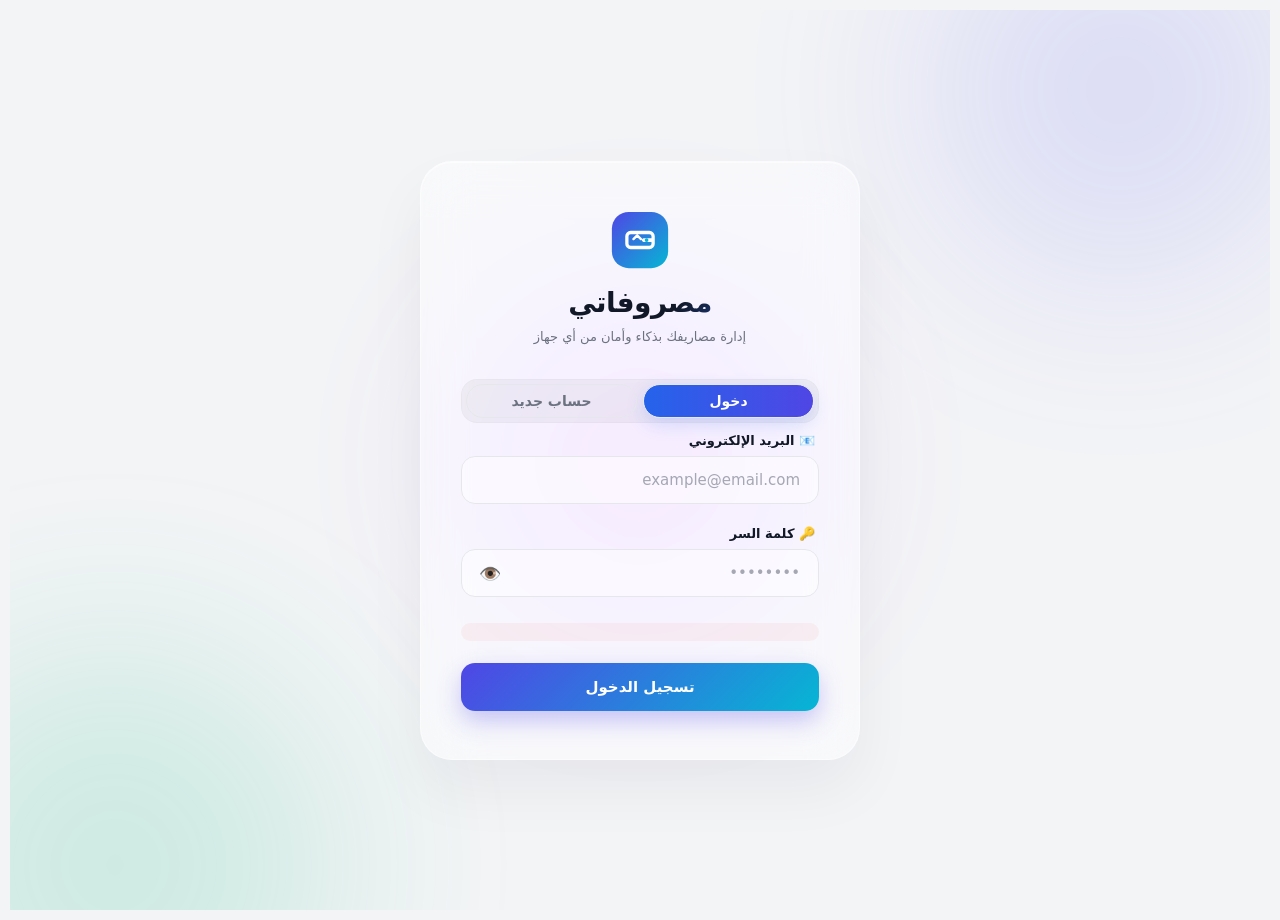
==== commit 9ad2cdb2: "Add files via upload" ====
--- a/مصاريف/index.html
+++ b/مصاريف/index.html
@@ -3,6 +3,24 @@
 
 <head>
   <meta charset="UTF-8" />
+  <script id="fouc-fix-script">
+    (function() {
+      try {
+        // Apply theme immediately to prevent dark-mode white flashes
+        const savedTheme = localStorage.getItem("expense_manager_theme") || "light";
+        document.documentElement.setAttribute("data-theme", savedTheme);
+
+        // Hide login view if already logged in to prevent login screen flashes
+        const lastUid = localStorage.getItem("budget_app_storage_last_uid");
+        if (lastUid && localStorage.getItem("budget_app_storage_" + lastUid)) {
+          const style = document.createElement('style');
+          style.id = 'fouc-fix';
+          style.innerHTML = '#loginView { display: none !important; } #appView { display: block !important; }';
+          document.head.appendChild(style);
+        }
+      } catch (e) {}
+    })();
+  </script>
   <link rel="manifest" href="/my-money" />
   <title>نظام إدارة المصاريف</title>
   <meta name="viewport" content="width=device-width, initial-scale=1.0" />
@@ -26,7 +44,8 @@
     href="https://fonts.googleapis.com/css2?family=Inter:wght@400;500;600;700&family=Noto+Sans+Arabic:wght@400;500;600;700&display=swap"
     rel="stylesheet" />
 
-  <link rel="stylesheet" href="style.css?v=3.0">
+  <link rel="stylesheet" href="https://cdnjs.cloudflare.com/ajax/libs/font-awesome/6.4.0/css/all.min.css" />
+  <link rel="stylesheet" href="style.css?v=9.0">
   <style>
     .connection-toast {
       position: fixed;
@@ -196,24 +215,7 @@
 
     /* Touch targets already set at base level (44px) */
 
-    /* ===== شاشة تسجيل الدخول - Mobile First (already default) ===== */
-    @media (max-width: 768px) {
-      .login-container {
-        max-width: 100%;
-        min-height: 100vh;
-        min-height: 100dvh;
-        border-radius: 0;
-        padding: 32px 20px 40px;
-        box-shadow: none;
-        border: none;
-        display: flex;
-        flex-direction: column;
-      }
-
-      .login-body {
-        flex: 1;
-      }
-    }
+    /* تم نقل تنسيقات تسجيل الدخول بالكامل إلى style.css لضمان الاحترافية والتوافق المطلق */
 
     /* ===== Mobile-only: modals, header, tabs ===== */
     @media (max-width: 768px) {
@@ -654,13 +656,7 @@
         min-height: 38px;
       }
 
-      .login-container {
-        max-width: 420px;
-        border-radius: var(--radius-lg);
-        box-shadow: var(--shadow-lg);
-        border: 1px solid var(--border-color);
-        min-height: auto;
-      }
+      /* تم إزالة تهيئة login-container من هنا لمنع التداخل مع التصميم الاحترافي الجديد */
     }
 
     /* ===== Desktop Enhancement (769px+) ===== */
@@ -838,96 +834,116 @@
 
   <!-- شاشة تسجيل الدخول -->
   <div id="loginView" class="login-container">
-
-    <!-- بطاقة تسجيل الدخول -->
-    <div class="login-card">
-
-      <!-- الشعار والعنوان -->
-      <div class="login-brand">
-        <div class="login-brand-icon">💸</div>
-        <h1 class="login-brand-title">مصروفاتي</h1>
-        <p class="login-brand-sub">إدارة مصاريفك بذكاء من أي جهاز</p>
-      </div>
-
-      <!-- التبويبات -->
-      <div class="login-tabs">
-        <button id="tabLogin" class="login-tab-btn active">دخول</button>
-        <button id="tabRegister" class="login-tab-btn">حساب جديد</button>
-      </div>
-
-      <!-- نموذج تسجيل الدخول -->
-      <div id="loginForm" class="login-form-body">
-        <div class="login-field">
-          <label class="login-label">📧 البريد الإلكتروني</label>
-          <input id="loginEmail" type="email" class="login-input" placeholder="example@email.com"
-            autocomplete="email" />
-        </div>
-        <div class="login-field">
-          <label class="login-label">🔑 كلمة السر</label>
-          <div class="login-pw-wrap">
-            <input id="loginPassword" type="password" class="login-input" placeholder="••••••••"
-              autocomplete="current-password" />
-            <button id="btnTogglePwLogin" class="login-pw-toggle" type="button">👁️</button>
+    <!-- كرات الضوء العائمة الفاخرة في الخلفية -->
+    <div class="login-bg-glow">
+      <div class="glow-orb orb-1"></div>
+      <div class="glow-orb orb-2"></div>
+      <div class="glow-orb orb-3"></div>
+    </div>
+
+    <!-- بطاقة تسجيل الدخول الزجاجية الفاخرة الممركزة -->
+    <div class="login-card-wrapper">
+      <div class="login-card">
+        <!-- لودر التحميل المدمج الذكي (يظهر فقط أثناء التحميل) -->
+        <div id="cardLoaderOverlay" class="card-loader-overlay" style="display: none;">
+          <div class="card-loader-content">
+            <div class="loader-shield-wrap">
+              <div class="loader-shield-glow"></div>
+              <svg class="loader-shield-svg" width="64" height="64" viewBox="0 0 64 64" fill="none" xmlns="http://www.w3.org/2000/svg">
+                <defs>
+                  <linearGradient id="shieldGrad" x1="0%" y1="0%" x2="100%" y2="100%">
+                    <stop offset="0%" stop-color="#4f46e5" />
+                    <stop offset="100%" stop-color="#06b6d4" />
+                  </linearGradient>
+                </defs>
+                <path d="M32 6L12 14V28C12 42.8 24.8 54 32 58C39.2 54 52 42.8 52 28V14L32 6Z" fill="url(#shieldGrad)" />
+                <path d="M26 31L30 35L38 25" stroke="white" stroke-width="4" stroke-linecap="round" stroke-linejoin="round" />
+              </svg>
+            </div>
+            <div class="loader-text-status">جاري تأمين الاتصال...</div>
+            <div class="loader-progress-bar">
+              <div class="loader-progress-fill"></div>
+            </div>
+            <div class="loader-sub-status">الرجاء الانتظار، يتم جلب بيانات ميزانيتك بأمان</div>
           </div>
         </div>
-        <div id="authError" class="login-error"></div>
-        <button id="btnLogin" class="login-submit-btn">تسجيل الدخول</button>
-        <div id="loginProcessingBar" class="login-processing-bar" role="status" aria-live="polite"
-          style="display:none;">
-          <div class="processing-spinner"></div>
-          <span>جاري التحقق...</span>
+
+        <!-- الشعار والعنوان -->
+        <div class="login-brand">
+          <svg class="login-brand-icon" width="60" height="60" viewBox="0 0 64 64" fill="none" xmlns="http://www.w3.org/2000/svg">
+            <defs>
+              <linearGradient id="logoGrad" x1="0%" y1="0%" x2="100%" y2="100%">
+                <stop offset="0%" stop-color="#4f46e5" />
+                <stop offset="100%" stop-color="#06b6d4" />
+              </linearGradient>
+            </defs>
+            <rect x="2" y="2" width="60" height="60" rx="18" fill="url(#logoGrad)" />
+            <path d="M18 36V28C18 25.7909 19.7909 24 22 24H42C44.2091 24 46 25.7909 46 28V36C46 38.2091 44.2091 40 42 40H22C19.7909 40 18 38.2091 18 36Z" stroke="white" stroke-width="3.5" stroke-linejoin="round" />
+            <path d="M46 30H36C34.8954 30 34 30.8954 34 32C34 33.1046 34.8954 34 36 34H46V30Z" fill="white" />
+            <circle cx="39" cy="32" r="2" fill="#06b6d4" />
+            <path d="M25 31L29 27L33 31" stroke="white" stroke-width="2.5" stroke-linecap="round" stroke-linejoin="round"/>
+          </svg>
+          <h1 class="login-brand-title">مصروفاتي</h1>
+          <p class="login-brand-sub">إدارة مصاريفك بذكاء وأمان من أي جهاز</p>
         </div>
-      </div>
-
-      <!-- نموذج إنشاء حساب -->
-      <div id="registerForm" class="login-form-body" style="display:none;">
-        <div class="login-field">
-          <label class="login-label">📧 البريد الإلكتروني</label>
-          <input id="registerEmail" type="email" class="login-input" placeholder="example@email.com"
-            autocomplete="email" />
+
+        <!-- التبويبات -->
+        <div class="login-tabs">
+          <button id="tabLogin" class="login-tab-btn active">دخول</button>
+          <button id="tabRegister" class="login-tab-btn">حساب جديد</button>
         </div>
-        <div class="login-field">
-          <label class="login-label">🔑 كلمة السر</label>
-          <div class="login-pw-wrap">
-            <input id="registerPassword" type="password" class="login-input" placeholder="••••••••"
-              autocomplete="new-password" />
-            <button id="btnTogglePwReg" class="login-pw-toggle" type="button">👁️</button>
+
+        <!-- نموذج تسجيل الدخول -->
+        <div id="loginForm" class="login-form-body">
+          <div class="login-field">
+            <label class="login-label">📧 البريد الإلكتروني</label>
+            <input id="loginEmail" type="email" class="login-input" placeholder="example@email.com"
+              autocomplete="email" />
+          </div>
+          <div class="login-field">
+            <label class="login-label">🔑 كلمة السر</label>
+            <div class="login-pw-wrap">
+              <input id="loginPassword" type="password" class="login-input" placeholder="••••••••"
+                autocomplete="current-password" />
+              <button id="btnTogglePwLogin" class="login-pw-toggle" type="button">👁️</button>
+            </div>
+          </div>
+          <div id="authError" class="login-error"></div>
+          <button id="btnLogin" class="login-submit-btn">تسجيل الدخول</button>
+          <div id="loginProcessingBar" class="login-processing-bar" role="status" aria-live="polite"
+            style="display:none;">
+            <div class="processing-spinner"></div>
+            <span>جاري التحقق...</span>
           </div>
         </div>
-        <div class="login-field">
-          <label class="login-label">🔒 تأكيد كلمة السر</label>
-          <input id="registerPasswordConfirm" type="password" class="login-input" placeholder="••••••••"
-            autocomplete="new-password" />
+
+        <!-- نموذج إنشاء حساب -->
+        <div id="registerForm" class="login-form-body" style="display:none;">
+          <div class="login-field">
+            <label class="login-label">📧 البريد الإلكتروني</label>
+            <input id="registerEmail" type="email" class="login-input" placeholder="example@email.com"
+              autocomplete="email" />
+          </div>
+          <div class="login-field">
+            <label class="login-label">🔑 كلمة السر</label>
+            <div class="login-pw-wrap">
+              <input id="registerPassword" type="password" class="login-input" placeholder="••••••••"
+                autocomplete="new-password" />
+              <button id="btnTogglePwReg" class="login-pw-toggle" type="button">👁️</button>
+            </div>
+          </div>
+          <div class="login-field">
+            <label class="login-label">🔒 تأكيد كلمة السر</label>
+            <input id="registerPasswordConfirm" type="password" class="login-input" placeholder="••••••••"
+              autocomplete="new-password" />
+          </div>
+          <div id="registerError" class="login-error"></div>
+          <button id="btnRegister" class="login-submit-btn">إنشاء الحساب</button>
+          <button id="btnCancelRegister" class="login-cancel-btn" type="button" style="display: none;">إلغاء</button>
         </div>
-        <div id="registerError" class="login-error"></div>
-        <button id="btnRegister" class="login-submit-btn">إنشاء الحساب</button>
-        <button id="btnCancelRegister" class="login-cancel-btn" type="button">إلغاء</button>
+
       </div>
-
     </div>
-
-    <script>
-      // Service Worker registration and background-sync helpers
-      async function registerServiceWorkerAndSync() {
-        if (!('serviceWorker' in navigator)) return;
-        try {
-          const reg = await navigator.serviceWorker.register('/sw.js');
-          navigator.serviceWorker.addEventListener('message', (e) => {
-            if (!e.data) return;
-            if (e.data.type === 'sync-now') {
-              try { if (typeof syncPendingChanges === 'function') syncPendingChanges(); } catch (err) { console.warn(err); }
-            }
-          });
-          async function ensureBackgroundSyncRegistered() {
-            if (!('sync' in reg)) return;
-            try { await reg.sync.register('sync-expenses'); } catch (err) { console.warn(err); }
-          }
-          setInterval(() => { ensureBackgroundSyncRegistered(); }, 30000);
-          ensureBackgroundSyncRegistered();
-        } catch (e) { console.warn('SW register failed', e); }
-      }
-      window.addEventListener('load', () => { registerServiceWorkerAndSync(); });
-    </script>
   </div>
 
 
@@ -935,7 +951,7 @@
   <div id="appView" class="app-container">
     <header>
       <div class="header-left">
-        <h2><span class="icon">📊</span>مصروفاتي الشهرية</h2>
+        <h2><span class="icon">📊</span>المصاريف الشهرية</h2>
         <div class="header-sub">إدارة الراتب والمصاريف مع فصل كامل بين الأشهر.</div>
       </div>
       <div class="header-actions">
@@ -946,6 +962,22 @@
           <span class="sync-dot"></span>
           <span class="sync-label">مزامن</span>
         </div>
+        
+        <!-- قائمة الإعدادات والتقارير⚙️ -->
+        <div class="settings-dropdown-wrapper" style="position: relative; display: inline-block;">
+          <button id="btnDesktopSettings" class="btn btn-outline btn-sm" style="min-height: 36px; gap: 6px; font-weight: 700;" title="الإعدادات والتقارير">
+            ⚙️ الإعدادات
+          </button>
+          <div id="desktopSettingsMenu" class="settings-menu-dropdown" style="display: none; position: absolute; top: calc(100% + 6px); left: 0; background: var(--card-bg); border: 1px solid var(--border-color); border-radius: 14px; box-shadow: 0 10px 30px rgba(0,0,0,0.15); z-index: 500; min-width: 220px; overflow: hidden; backdrop-filter: blur(16px); -webkit-backdrop-filter: blur(16px);">
+            <a class="settings-menu-item" href="reports.html?type=month" style="text-decoration: none; display: flex; align-items: center; gap: 10px; padding: 12px 16px; color: var(--text-color); font-weight: 700; font-size: 13.5px; border-bottom: 1px solid var(--border-color); transition: background 0.15s;">
+              <span>📅</span> التقرير الشهري (Monthly)
+            </a>
+            <a class="settings-menu-item" href="reports.html?type=year" style="text-decoration: none; display: flex; align-items: center; gap: 10px; padding: 12px 16px; color: var(--text-color); font-weight: 700; font-size: 13.5px; border-bottom: 1px solid var(--border-color); transition: background 0.15s;">
+              <span>📆</span> التقرير السنوي (Yearly)
+            </a>
+          </div>
+        </div>
+
         <button id="btnChangePasswordQuick" class="btn btn-outline btn-sm">تغيير كلمة السر</button>
         <button id="btnToggleTheme" class="btn btn-outline btn-sm">الوضع الداكن</button>
         <button id="btnAdminPanel" class="btn btn-outline btn-sm" style="display:none;">لوحة التحكم</button>
@@ -964,10 +996,16 @@
         <span id="userEmailLabelMobile" class="user-label" style="font-size:11px;"></span>
       </div>
       <div class="mobile-header-right">
-        <div id="settingsMenuWrapper">
+        <div id="settingsMenuWrapper" style="position: relative;">
           <button id="btnMobileSettings" class="btn btn-outline btn-sm" style="min-height:36px;" aria-haspopup="true"
             aria-expanded="false">⚙️</button>
           <div id="settingsMenu" role="menu">
+            <a class="settings-menu-item" href="reports.html?type=month" style="text-decoration: none; display: flex; align-items: center; gap: 10px; color: inherit; font-weight: 700;">
+              <span>📅</span> التقرير الشهري (Monthly)
+            </a>
+            <a class="settings-menu-item" href="reports.html?type=year" style="text-decoration: none; display: flex; align-items: center; gap: 10px; color: inherit; font-weight: 700;">
+              <span>📆</span> التقرير السنوي (Yearly)
+            </a>
             <button class="settings-menu-item" id="menuToggleThemeMob">الوضع الداكن</button>
             <button class="settings-menu-item" id="menuChangePasswordMob">تغيير كلمة السر</button>
             <button class="settings-menu-item" id="menuAdminMob" style="display:none;">لوحة التحكم</button>
@@ -1037,67 +1075,72 @@
         </div>
         <div id="advancedStatsBody" class="collapse-body">
 
+          <!-- مؤشر وتيرة الإنفاق البصري -->
+          <div id="paceGaugeContainer"></div>
+
+          <!-- بطاقة المصروف اليومي الآمن البارزة -->
+          <div class="safe-limit-hero-card" id="safeLimitHeroCard">
+            <div class="safe-limit-icon">🛡️</div>
+            <div class="safe-limit-details">
+              <div class="safe-limit-title">المصروف اليومي الآمن المتبقي</div>
+              <div id="statSafeLimit" class="safe-limit-value">0</div>
+              <div id="statSafeLimitMsg" class="safe-limit-msg"></div>
+            </div>
+          </div>
+
           <!-- شبكة الإحصائيات الرئيسية -->
           <div class="adv-stats-grid">
             <div class="adv-stat-card">
-              <div class="adv-stat-icon">📅</div>
+              <div class="adv-stat-icon icon-blue">📅</div>
               <div class="adv-stat-info">
                 <div class="adv-stat-label">متوسط الصرف اليومي</div>
                 <div id="statDailyAvg" class="adv-stat-value">0</div>
               </div>
             </div>
             <div class="adv-stat-card">
-              <div class="adv-stat-icon">🗓️</div>
+              <div class="adv-stat-icon icon-green">💰</div>
               <div class="adv-stat-info">
                 <div class="adv-stat-label">المتبقي لكل يوم</div>
                 <div id="statRemainingPerDay" class="adv-stat-value">0</div>
               </div>
             </div>
             <div class="adv-stat-card">
-              <div class="adv-stat-icon">🔺</div>
+              <div class="adv-stat-icon icon-red">💸</div>
               <div class="adv-stat-info">
                 <div class="adv-stat-label">أكبر مصروف</div>
                 <div id="statMaxExpense" class="adv-stat-value">0</div>
               </div>
             </div>
             <div class="adv-stat-card">
-              <div class="adv-stat-icon">🔻</div>
+              <div class="adv-stat-icon icon-yellow">🪙</div>
               <div class="adv-stat-info">
                 <div class="adv-stat-label">أصغر مصروف</div>
                 <div id="statMinExpense" class="adv-stat-value">0</div>
               </div>
             </div>
             <div class="adv-stat-card">
-              <div class="adv-stat-icon">🧾</div>
+              <div class="adv-stat-icon icon-purple">🧾</div>
               <div class="adv-stat-info">
                 <div class="adv-stat-label">عدد المصاريف</div>
                 <div id="statCount" class="adv-stat-value">0</div>
               </div>
             </div>
             <div class="adv-stat-card">
-              <div class="adv-stat-icon">📊</div>
+              <div class="adv-stat-icon icon-cyan">📊</div>
               <div class="adv-stat-info">
                 <div class="adv-stat-label">متوسط مبلغ المصروف</div>
                 <div id="statAvgAmount" class="adv-stat-value">0</div>
               </div>
             </div>
             <div class="adv-stat-card">
-              <div class="adv-stat-icon">🏆</div>
+              <div class="adv-stat-icon icon-pink">👑</div>
               <div class="adv-stat-info">
                 <div class="adv-stat-label">أكثر تصنيف صرفاً</div>
                 <div id="statTopCategory" class="adv-stat-value">لا يوجد</div>
               </div>
             </div>
             <div class="adv-stat-card">
-              <div class="adv-stat-icon">🛡️</div>
-              <div class="adv-stat-info">
-                <div class="adv-stat-label">المصروف اليومي الآمن</div>
-                <div id="statSafeLimit" class="adv-stat-value">0</div>
-                <div id="statSafeLimitMsg" class="stat-safe-msg"></div>
-              </div>
-            </div>
-            <div class="adv-stat-card">
-              <div class="adv-stat-icon">⏰</div>
+              <div class="adv-stat-icon icon-teal">⏳</div>
               <div class="adv-stat-info">
                 <div class="adv-stat-label">الأيام المتبقية في الشهر</div>
                 <div id="statDaysLeft" class="adv-stat-value">—</div>
@@ -1105,17 +1148,28 @@
             </div>
           </div>
 
-          <!-- تنبيه وتير الإنفاق -->
+          <!-- التوزيع الأسبوعي للمصاريف -->
+          <div id="weeklyChartContainer"></div>
+
+          <!-- تنبيه وتيرة الإنفاق -->
           <div id="spendingPaceAlert" class="spending-pace-alert" style="display:none;"></div>
 
           <!-- أبار التصنيفات -->
           <div class="adv-cats-title">🗂️ توزيع الإنفاق حسب الفئة</div>
           <div class="category-bars" id="categoryBars"></div>
 
+          <!-- دليل المؤشرات البسيط -->
+          <div class="stats-info-tip">
+            💡 <b>دليل سريع للمؤشرات:</b><br>
+            • <b>المصروف الآمن:</b> حدك الأقصى المسموح بصرفه اليوم لتبقى على المسار الصحيح.<br>
+            • <b>المتبقي لكل يوم:</b> الحصة اليومية المتاحة لك للأيام القادمة (من باجر).<br>
+            • <b>متوسط الصرف:</b> معدل صرفك الفعلي باليوم منذ بداية الشهر.
+          </div>
+
         </div>
       </div>
 
-      <!-- بطاقة التحليل الذكي للشهر -->
+      <!-- بطاقة التحليل الذكي للشهر (تم تعطيلها مؤقتاً بناءً على طلب المستخدم)
       <div class="card ai-analysis-card" id="monthlyAICard">
         <div class="ai-analysis-header">
           <div class="ai-analysis-header-left">
@@ -1135,11 +1189,10 @@
           </div>
         </div>
 
-        <!-- منطقة النتائج -->
         <div id="monthlyAIResult" class="ai-result-area" style="display:none;">
-          <!-- skeleton & content injected by JS -->
         </div>
       </div>
+      -->
 
       <!-- المصاريف -->
       <div class="card">
@@ -1179,6 +1232,11 @@
 
     <!-- تبويب مقارنة الأشهر -->
     <div id="tab-compare" style="display:none;">
+      <!-- زر المقارنة المفصلة -->
+      <button id="btnOpenDetailedCompare" class="btn btn-primary" style="width: 100%; margin-bottom: 12px; display: flex; align-items: center; justify-content: center; gap: 8px; font-weight: 700;">
+        <i class="fa-solid fa-code-compare"></i> مقارنة مفصلة بين شهرين
+      </button>
+
       <!-- شريط الترتيب والفلترة -->
       <div class="compare-toolbar">
         <span class="compare-toolbar-label">📊 ترتيب حسب:</span>
@@ -1225,7 +1283,7 @@
         </div>
       </div>
 
-      <!-- بطاقة التحليل الذكي المقارن -->
+      <!-- بطاقة التحليل الذكي المقارن (تم تعطيلها مؤقتاً بناءً على طلب المستخدم)
       <div class="card ai-analysis-card ai-compare-card" id="compareAICard">
         <div class="ai-analysis-header">
           <div class="ai-analysis-header-left">
@@ -1246,63 +1304,89 @@
         </div>
         <div id="compareAIResult" class="ai-result-area" style="display:none;"></div>
       </div>
+      -->
 
       <!-- حاوية المحتوى (تُملأ بواسطة renderComparison) -->
       <div id="compareContainer"></div>
     </div>
 
-    <!-- تبويب التخطيط والأهداف وتقسيم الراتب -->
-    <div id="tab-planning" style="display:none;">
-      <div id="goalsBucketsCard" class="card">
-        <div class="card-header">
-          <h3>الأهداف وتقسيم الراتب</h3>
-          <div class="card-header-actions">
-            <button id="btnAddGoal" class="btn btn-primary btn-sm">+ هدف</button>
-            <button id="btnAutoSplitBudget" class="btn btn-outline btn-sm btn-warning-outline">تقسيم ذكي
-              (50/30/20)</button>
-            <button id="btnAddBucket" class="btn btn-primary btn-sm">+ حافظة</button>
+    <!-- تبويب التخطيط والأهداف -->
+    <div id="tab-planning" class="planning-tab-bg" style="display:none;">
+      
+      <!-- قسم الأهداف -->
+      <div class="glass-card" style="margin-bottom: 24px;">
+        <div class="glass-header">
+          <h3 style="display:flex; align-items:center; gap:8px; font-size:1.3rem; color: var(--text-color); font-weight: 800;">
+            <div style="background: linear-gradient(135deg, #3b82f6, #8b5cf6); -webkit-background-clip: text; background-clip: text; -webkit-text-fill-color: transparent;"><i class="fa-solid fa-bullseye"></i></div> أهدافي المستقبلية
+          </h3>
+          <button id="btnAddGoal" class="btn btn-primary" style="border-radius: 14px; font-weight: 800; padding: 8px 16px; background: linear-gradient(135deg, #3b82f6 0%, #2563eb 100%); box-shadow: 0 4px 15px rgba(37,99,235,0.3); border: none; transition: transform 0.2s, box-shadow 0.2s;">+ هدف جديد</button>
+        </div>
+        <div id="goalsContainer" class="goals-grid" style="display: grid; grid-template-columns: repeat(auto-fill, minmax(280px, 1fr)); gap: 16px; margin-top: 16px;">
+          <!-- Goals injected via JS -->
+          <div class="empty-state" id="goalsEmpty" style="grid-column: 1 / -1; background: rgba(255,255,255,0.5); backdrop-filter: blur(4px); border-radius: 16px; padding: 24px;">لا توجد أهداف حالياً. ابدأ بالتخطيط لمستقبلك!</div>
+        </div>
+      </div>
+
+      <!-- قسم حدود الصرف -->
+      <div class="glass-card">
+        <div class="glass-header">
+          <h3 style="display:flex; align-items:center; gap:8px; font-size:1.3rem; color: var(--text-color); font-weight: 800;">
+            <div style="background: linear-gradient(135deg, #ef4444, #f97316); -webkit-background-clip: text; background-clip: text; -webkit-text-fill-color: transparent;"><i class="fa-solid fa-shield-halved"></i></div> حدود الصرف
+          </h3>
+          <button id="btnOpenCategoryLimits" class="btn btn-outline" style="border-radius: 14px; font-weight: 800; background: rgba(255,255,255,0.6); backdrop-filter: blur(10px); border: 1px solid rgba(255,255,255,0.8); color: var(--text-color); box-shadow: 0 4px 10px rgba(0,0,0,0.05); transition: all 0.2s;">إدارة الحدود</button>
+        </div>
+        <div style="margin-top: 8px; font-size: 13px; color: var(--subtext-color); margin-bottom: 16px;">
+          ضع حداً أقصى للصرف في فئات معينة لمراقبة ميزانيتك بدقة.
+        </div>
+        <div id="limitsContainer" style="display: flex; flex-direction: column; gap: 12px;">
+          <!-- Limits injected via JS -->
+          <div class="empty-state" id="limitsEmpty" style="background: rgba(255,255,255,0.5); backdrop-filter: blur(4px); border-radius: 16px; padding: 24px;">لم تقم بتعيين حدود صرف لأي فئة حتى الآن.</div>
+        </div>
+      </div>
+
+      <!-- قسم المصاريف المخططة (التجريبية) -->
+      <div class="glass-card" style="margin-top: 24px;">
+        <div class="glass-header">
+          <h3 style="display:flex; align-items:center; gap:8px; font-size:1.3rem; color: var(--text-color); font-weight: 800;">
+            <div style="background: linear-gradient(135deg, #10b981, #059669); -webkit-background-clip: text; background-clip: text; -webkit-text-fill-color: transparent;"><i class="fa-solid fa-list-check"></i></div> مصاريف مخططة
+          </h3>
+          <button id="btnAddPlannedExpense" class="btn btn-primary" style="border-radius: 14px; font-weight: 800; padding: 8px 16px; background: linear-gradient(135deg, #10b981 0%, #059669 100%); box-shadow: 0 4px 15px rgba(16,185,129,0.3); border: none; transition: transform 0.2s, box-shadow 0.2s;">+ مصروف مخطط</button>
+        </div>
+        <div style="margin-top: 8px; font-size: 13px; color: var(--subtext-color); margin-bottom: 16px;">
+          خطط لمصاريفك المستقبلية أو التقديرية لهذا الشهر دون التأثير على الراتب الفعلي.
+        </div>
+        <div class="planned-summary-grid">
+          <!-- 1. إجمالي المخطط -->
+          <div class="planned-summary-card planned-card-green">
+            <div class="planned-card-icon"><i class="fa-solid fa-list-check"></i></div>
+            <div class="planned-card-info">
+              <span class="planned-card-label">إجمالي المخطط</span>
+              <span id="plannedExpensesTotal" class="planned-card-value">0</span>
+            </div>
+          </div>
+          <!-- 2. إجمالي المصاريف (الفعلي + المخطط) -->
+          <div class="planned-summary-card planned-card-red">
+            <div class="planned-card-icon"><i class="fa-solid fa-calculator"></i></div>
+            <div class="planned-card-info">
+              <span class="planned-card-label">المصاريف مع المخطط</span>
+              <span id="plannedAndActualExpensesTotal" class="planned-card-value">0</span>
+            </div>
+          </div>
+          <!-- 3. اجمالي المتبقي -->
+          <div class="planned-summary-card planned-card-blue">
+            <div class="planned-card-icon"><i class="fa-solid fa-wallet"></i></div>
+            <div class="planned-card-info">
+              <span class="planned-card-label">اجمالي المتبقي</span>
+              <span id="plannedRemainingTotal" class="planned-card-value">0</span>
+            </div>
           </div>
         </div>
-
-        <div class="planning-section">
-          <h4 class="section-title">ميزانية 50/30/20 الذكية
-            <span id="budgetRuleTotalTxt" class="section-title-meta">--</span>
-          </h4>
-          <div class="budget-rule-bar">
-            <div id="barNeeds" class="budget-rule-segment" style="width: 0%; background: #4f46e5;"></div>
-            <div id="barWants" class="budget-rule-segment" style="width: 0%; background: #a855f7;"></div>
-            <div id="barSavings" class="budget-rule-segment" style="width: 0%; background: #059669;"></div>
-          </div>
-          <div class="budget-rule-labels">
-            <div id="labelNeeds" class="budget-rule-label">احتياجات (50%): 0</div>
-            <div id="labelWants" class="budget-rule-label">رغبات (30%): 0</div>
-            <div id="labelSavings" class="budget-rule-label budget-rule-label--savings">إدخار (20%): 0</div>
-          </div>
-        </div>
-
-        <!-- Goals Section -->
-        <div class="planning-section">
-          <h4 class="section-title">الأهداف</h4>
-          <div id="goalsContainer" class="goals-container">
-            <div class="empty-state" id="goalsEmpty">لا توجد أهداف حتى الآن.</div>
-          </div>
-        </div>
-
-        <!-- Buckets Section -->
-        <div class="planning-section planning-section--bordered">
-          <h4 class="section-title">تقسيم الراتب</h4>
-          <div id="bucketsContainer" class="buckets-container">
-            <div class="empty-state" id="bucketsEmpty">لا توجد حافظات حتى الآن.</div>
-          </div>
-          <div class="card-footer">
-            <div class="card-footer-info"><strong>المجموع المخصص:</strong> <span id="bucketsTotalPercent">0</span></div>
-            <button id="btnPreviewSplit" class="btn btn-outline btn-sm">معاينة</button>
-            <button id="btnApplySplit" class="btn btn-primary btn-sm">تطبيق</button>
-            <button id="btnClearAllBuckets" class="btn btn-danger btn-sm" title="مسح جميع تقسيمات الراتب">مسح
-              الكل</button>
-          </div>
+        <div id="plannedExpensesContainer" style="display: flex; flex-direction: column; gap: 12px;">
+          <!-- Planned Expenses injected via JS -->
+          <div class="empty-state" id="plannedExpensesEmpty" style="background: rgba(255,255,255,0.5); backdrop-filter: blur(4px); border-radius: 16px; padding: 24px;">لا توجد مصاريف مخططة لهذا الشهر. خطط الآن!</div>
         </div>
       </div>
+
     </div>
 
     <!-- تبويب ملاحظاتي والحسابات (محمي برقم PIN) -->
@@ -1425,57 +1509,42 @@
           </div>
         </div>
 
-        <!-- قسم الملاحظات العامة المطور -->
+        <!-- قسم الملاحظات الاحترافي V2 -->
         <div class="private-card" style="display:flex;flex-direction:column;gap:12px;">
-          <div style="display:flex;justify-content:space-between;align-items:center;">
-            <div class="private-card-title" style="margin:0;">📝 ملاحظاتي</div>
-            <button id="btnAddNote" class="btn btn-primary btn-sm"
-              style="border-radius:20px; padding: 4px 14px; font-weight:700;">
-              ✨ إضافة ملاحظة
-            </button>
-          </div>
-
-          <!-- صندوق إضافة ملاحظة جديدة -->
-          <div id="newNoteForm"
-            style="display:none; flex-direction:column; gap:10px; background:var(--muted-bg); padding:14px; border-radius:16px; border:2px solid var(--accent); animation: slideInUp 0.3s ease-out;">
-            <div style="display:flex; justify-content:space-between; align-items:center;">
-              <h4 id="noteFormTitle" style="font-size:14px; margin:0; color:var(--accent);">ملاحظة جديدة</h4>
-              <button id="btnCancelNewNote"
-                style="background:none; border:none; color:var(--subtext-color); cursor:pointer; font-size:18px;">✕</button>
-            </div>
-            <input type="text" id="newNoteTitle" class="form-input" placeholder="عنوان الملاحظة (اختياري)"
-              style="font-weight:bold; border-radius:10px;">
-            <textarea id="newNoteContent" class="form-textarea" placeholder="اكتب تفاصيلك هنا..."
-              style="min-height:120px; font-size:13px; border-radius:10px;"></textarea>
-            <div style="display:flex; justify-content:flex-end; gap:8px;">
-              <button id="btnConfirmAddNote" class="btn btn-primary btn-sm"
-                style="width:100%; padding:10px; border-radius:10px;">حفظ الملاحظة ✅</button>
+          <div class="notes-section-header">
+            <div class="private-card-title">📝 ملاحظاتي <span class="notes-count-badge" id="notesCountBadge">0</span></div>
+            <div style="display:flex; gap:8px; align-items:center;">
+              <button id="btnToggleNotesSearch" class="btn-notes-search-toggle" title="بحث في الملاحظات">
+                <i class="fa-solid fa-magnifying-glass"></i>
+              </button>
+              <button id="btnAddNote" class="btn-add-note">
+                <i class="fa-solid fa-plus"></i> ملاحظة جديدة
+              </button>
             </div>
           </div>
 
-          <!-- فلتر البحث -->
-          <div class="notes-search-wrapper" id="notesSearchWrapper" style="display:none;">
-            <span class="notes-search-icon">🔍</span>
-            <input type="text" id="notesSearchInput" class="form-input form-input-sm" placeholder="ابحث في ملاحظاتك..."
-              style="font-size:12px; border-radius:20px;">
+          <!-- حقل البحث في الملاحظات -->
+          <div id="notesSearchContainer" class="notes-search-container" style="display:none;">
+            <div class="notes-search-input-wrap">
+              <i class="fa-solid fa-magnifying-glass notes-search-icon"></i>
+              <input type="text" id="notesSearchInput" class="notes-search-input" placeholder="بحث في العنوان أو المحتوى..." />
+              <button type="button" id="btnClearNotesSearch" class="notes-search-clear" style="display:none;">✕</button>
+            </div>
           </div>
 
           <!-- قائمة الملاحظات -->
-          <div id="notesList"
-            style="display:flex; flex-direction:column; gap:10px; max-height:450px; overflow-y:auto; padding:2px;">
+          <div id="notesList" style="display:flex; flex-direction:column; gap:10px; padding:2px; -webkit-overflow-scrolling: touch;">
             <!-- يتم التعبئة بواسطة JS -->
           </div>
 
           <!-- حالة فارغة -->
-          <div id="notesPlaceholder"
-            style="text-align:center; padding:30px 10px; color:var(--subtext-color); background:rgba(0,0,0,0.02); border-radius:12px; border:1px dashed var(--border-color);">
-            <div style="font-size:32px; margin-bottom:10px;">empty</div>
-            <div style="font-size:14px; font-weight:600;">لا توجد ملاحظات حالياً</div>
-            <div style="font-size:12px; opacity:0.8;">ابدأ بتدوين أفكارك أو تفاصيلك المهمة هنا</div>
+          <div id="notesPlaceholder" class="notes-empty-state">
+            <div class="notes-empty-icon">📝</div>
+            <div class="notes-empty-title">لا توجد ملاحظات حالياً</div>
+            <div class="notes-empty-sub">ابدأ بتدوين أفكارك ومهامك المهمة هنا</div>
           </div>
 
-          <div
-            style="display:flex;justify-content:space-between;align-items:center;font-size:11px;color:var(--subtext-color);border-top:1px solid var(--border-color);padding-top:8px;">
+          <div class="notes-footer-meta">
             <div id="notesTotalCount">0 ملاحظات</div>
             <div id="privateNotesLastUpdate"></div>
           </div>
@@ -1631,11 +1700,11 @@
           <label class="form-label">الراتب الشهري</label>
           <input id="salaryInput" type="text" inputmode="numeric" class="form-input" placeholder="مثال: 5,000" />
         </div>
-        <div class="modal-footer" style="justify-content: space-between;">
-          <button id="deleteMonthBtn" class="btn btn-outline btn-sm" style="display:none;">
+        <div class="modal-footer" style="justify-content: space-between; align-items: center;">
+          <button id="deleteMonthBtn" class="btn-ghost btn-delete btn-sm" style="display:none;">
             🗑️ حذف الشهر
           </button>
-          <div style="display:flex; gap:6px;">
+          <div style="display:flex; gap:6px; margin-left: auto;">
             <button class="btn btn-outline" id="btnCancelMonth">إلغاء</button>
             <button id="saveMonthBtn" class="btn btn-primary">حفظ</button>
           </div>
@@ -1666,9 +1735,9 @@
           <label class="form-label">تاريخ الإنتهاء (اختياري)</label>
           <input id="goalDueDate" type="date" class="form-input" />
         </div>
-        <div class="modal-footer">
-          <button id="btnDeleteGoal" class="btn btn-outline btn-sm" style="display:none;">🗑️ حذف</button>
-          <div style="display:flex; gap:6px;">
+        <div class="modal-footer" style="justify-content: space-between; align-items: center;">
+          <button id="btnDeleteGoal" class="btn-ghost btn-delete btn-sm" style="display:none;">🗑️ حذف</button>
+          <div style="display:flex; gap:6px; margin-left: auto;">
             <button id="btnCancelGoal" class="btn btn-outline">إلغاء</button>
             <button id="btnSaveGoal" class="btn btn-primary">حفظ الهدف</button>
           </div>
@@ -1690,6 +1759,21 @@
         <div class="modal-footer">
           <button id="btnCancelAddGoal" class="btn btn-outline">إلغاء</button>
           <button id="btnSaveAddGoal" class="btn btn-primary">حفظ</button>
+        </div>
+      </div>
+    </div>
+
+    <!-- نافذة اختيار الفئة لوضع حد -->
+    <div id="modalSelectCategoryForLimit" class="modal-backdrop" style="display:none; z-index: 10003;">
+      <div class="modal" style="max-width: 400px; padding: 20px; border-radius: 20px;">
+        <div class="modal-header" style="margin-bottom: 16px;">
+          <h3 style="font-size: 1.1rem;"><i class="fa-solid fa-tags" style="color:var(--accent);"></i> اختر فئة</h3>
+          <button id="btnCloseSelectCategoryLimit" class="btn btn-outline btn-sm" style="border:none;">✕</button>
+        </div>
+        <div class="modal-body">
+          <label style="font-size: 12px; font-weight: 700; color: var(--subtext-color); display: block; margin-bottom: 8px;">اختر الفئة التي تريد وضع حد لها:</label>
+          <select id="selectCategoryForLimit" class="form-select" style="width: 100%; border-radius: 12px; margin-bottom: 16px; padding: 10px;"></select>
+          <button id="btnProceedCategoryLimit" class="btn btn-primary" style="width: 100%; border-radius: 12px; font-weight: 700;">إعداد الحد</button>
         </div>
       </div>
     </div>
@@ -1783,65 +1867,246 @@
     <div id="modalExpense" class="modal-backdrop">
       <div class="modal">
         <div class="modal-header">
-          <h3 id="expenseModalTitle">إضافة مصروف</h3>
+          <div style="display:flex; align-items:center; gap:10px;">
+            <h3 id="expenseModalTitle">إضافة مصروف</h3>
+            <button type="button" id="btnQuickSaveExpense" class="btn-quick-save" title="حفظ سريع للمصروف">
+              <span>حفظ</span>
+            </button>
+          </div>
           <button id="btnCloseExpense" class="btn btn-outline btn-sm">✕</button>
         </div>
-        <div class="form-group">
-          <label class="form-label">عنوان المصروف</label>
-          <input id="expenseTitleInput" type="text" class="form-input" placeholder="مثال: غداء، بنزين، شراء كتاب" />
-        </div>
-        <div class="form-group">
-          <label class="form-label">المبلغ</label>
-          <input id="expenseAmountInput" type="text" inputmode="numeric" class="form-input"
-            placeholder="مثال: 25,000" />
-        </div>
-        <div class="form-group">
-          <label class="form-label">التصنيف</label>
-          <select id="expenseCategoryInput" class="form-select"></select>
-          <div id="categoryError" style="color: var(--danger); font-size: 12px; margin-top: 3px; display: none;">⚠️ من
-            فضلك اختر تصنيفًا</div>
-        </div>
-        <div class="form-group">
-          <label class="form-label">التاريخ</label>
-          <input id="expenseDateInput" type="date" class="form-input" />
-        </div>
-        <div class="form-group">
-          <label class="form-label">ملاحظات</label>
-          <textarea id="expenseNoteInput" class="form-textarea" placeholder="تفاصيل إضافية إن وجدت"></textarea>
-        </div>
-        <div class="form-group">
-          <label class="form-label">صورة (اختياري)</label>
-          <input id="expenseImageInput" type="file" accept="image/*" class="form-input" />
-          <!-- معاينة الصورة -->
-          <div id="imagePreviewContainer" class="image-preview-container">
-            <div class="image-preview-box">
-              <img id="imagePreviewImg" src="" alt="معاينة الصورة" />
+        <div class="modal-body-scroll">
+          <div class="form-group">
+            <label class="form-label">عنوان المصروف</label>
+            <input id="expenseTitleInput" type="text" class="form-input" placeholder="مثال: غداء، بنزين، شراء كتاب" />
+          </div>
+          <div class="form-group">
+            <label class="form-label">المبلغ</label>
+            <input id="expenseAmountInput" type="text" inputmode="numeric" class="form-input"
+              placeholder="مثال: 25,000" />
+          </div>
+          <div class="form-group">
+            <label class="form-label">التصنيف</label>
+            <select id="expenseCategoryInput" class="form-select"></select>
+            <div id="categoryError" style="color: var(--danger); font-size: 12px; margin-top: 3px; display: none;">⚠️ من
+              فضلك اختر تصنيفًا</div>
+          </div>
+          <div class="form-group">
+            <label class="form-label">التاريخ</label>
+            <input id="expenseDateInput" type="date" class="form-input" />
+          </div>
+          <div class="form-group">
+            <label class="form-label">ملاحظات</label>
+            <textarea id="expenseNoteInput" class="form-textarea" placeholder="تفاصيل إضافية إن وجدت"></textarea>
+          </div>
+          <div class="form-group">
+            <label class="form-label" style="display:flex; justify-content:space-between; align-items:center;">
+              <span>صورة الفاتورة / الوصل (اختياري)</span>
+              <span style="font-size: 10px; color: var(--subtext-color); font-weight: 500;">مزامنة مباشرة ☁️</span>
+            </label>
+
+            <!-- زر التقاط كاميرا مباشر + زر اختيار ملف + إمكانية اللصق والسحب -->
+            <div class="image-upload-zone" id="imageUploadDropzone">
+              <input id="expenseCameraInput" type="file" accept="image/*" capture="environment" style="display:none;" />
+              <input id="expenseImageInput" type="file" accept="image/*" style="display:none;" />
+              
+              <div class="image-upload-actions">
+                <button type="button" class="btn-image-action btn-camera-action" id="btnTriggerCamera">
+                  <i class="fa-solid fa-camera"></i>
+                  <span>التقاط بالكاميرا</span>
+                </button>
+                <button type="button" class="btn-image-action btn-gallery-action" id="btnTriggerGallery">
+                  <i class="fa-solid fa-images"></i>
+                  <span>من المعرض</span>
+                </button>
+              </div>
+              
+              <div class="image-drop-hint">
+                <span>أو اسحب الصورة هنا / إلصقها <code>Ctrl + V</code></span>
+              </div>
             </div>
-            <div class="image-preview-info">
-              <span class="image-preview-filename" id="imagePreviewFilename"></span>
-              <span class="image-preview-size" id="imagePreviewSize"></span>
+
+            <!-- معاينة الصورة -->
+            <div id="imagePreviewContainer" class="image-preview-container">
+              <div class="image-preview-box">
+                <img id="imagePreviewImg" src="" alt="معاينة الصورة" />
+                <button type="button" id="btnExpandPreviewImg" class="btn-preview-zoom" title="تكبير">🔍</button>
+              </div>
+              <div class="image-preview-info">
+                <span class="image-preview-filename" id="imagePreviewFilename"></span>
+                <span class="image-preview-size" id="imagePreviewSize"></span>
+              </div>
+              <button type="button" id="imagePreviewRemove" class="image-preview-remove">
+                ✕ إزالة الصورة
+              </button>
             </div>
-            <button type="button" id="imagePreviewRemove" class="image-preview-remove">
-              ✕ إزالة الصورة
-            </button>
           </div>
         </div>
-        <div class="modal-footer" style="justify-content: space-between;">
-          <button id="deleteExpenseBtn" class="btn btn-outline btn-sm" style="display:none;">
-            حذف المصروف
+        <div class="modal-footer">
+          <button id="deleteExpenseBtn" class="btn-ghost btn-delete btn-sm" style="display:none;">
+            🗑️ حذف المصروف
           </button>
-          <div style="display:flex; gap:6px;">
-            <button class="btn btn-outline" id="btnCancelExpense">إلغاء</button>
-            <button id="saveExpenseBtn" class="btn btn-primary">حفظ</button>
+          <div style="display:flex; gap:8px; margin-left: auto; width: 100%; justify-content: flex-end; align-items: center;">
+            <button class="btn btn-outline" id="btnCancelExpense" style="min-height: 44px; padding: 0 16px;">إلغاء</button>
+            <button id="saveExpenseBtn" class="btn btn-primary btn-save-modal" style="min-height: 44px; padding: 0 24px; font-weight: 800; flex: 1; max-width: 220px;">حفظ المصروف</button>
           </div>
         </div>
       </div>
     </div>
 
-    <!-- مودال عرض الصورة -->
-    <div id="modalImage" class="modal-backdrop">
-      <div class="modal image-modal">
-        <img id="imageModalView" src="" alt="صورة المصروف" />
+    <!-- نافذة المصروف المخطط -->
+    <div id="modalPlannedExpense" class="modal-backdrop" style="display: none; z-index: 10001; align-items: center; justify-content: center;">
+      <div class="modal" style="max-width: 450px;">
+        <div class="modal-header">
+          <div style="display:flex; align-items:center; gap:10px;">
+            <h3 id="plannedExpenseModalTitle">إضافة مصروف مخطط</h3>
+            <button type="button" id="btnQuickSavePlannedExpense" class="btn-quick-save btn-quick-save-success" title="حفظ سريع للمصروف المخطط">
+              <span>حفظ</span>
+            </button>
+          </div>
+          <button id="btnClosePlannedExpense" class="btn btn-outline btn-sm" style="border: none; background: var(--muted-bg); border-radius: 50%; width: 32px; height: 32px; display: flex; align-items: center; justify-content: center;">✕</button>
+        </div>
+        <div class="modal-body-scroll" style="display: flex; flex-direction: column; gap: 12px;">
+          <div class="form-group">
+            <label class="form-label">العنوان</label>
+            <input id="plannedExpenseTitleInput" type="text" class="form-input" placeholder="مثال: شراء هاتف جديد" />
+          </div>
+          <div class="form-group">
+            <label class="form-label">المبلغ</label>
+            <input id="plannedExpenseAmountInput" type="text" inputmode="numeric" class="form-input" placeholder="0" />
+          </div>
+          <div class="form-group">
+            <label class="form-label">الفئة</label>
+            <select id="plannedExpenseCategoryInput" class="form-select"></select>
+          </div>
+          <div class="form-group">
+            <label class="form-label">التاريخ المتوقع</label>
+            <input id="plannedExpenseDateInput" type="date" class="form-input" />
+          </div>
+          <div class="form-group">
+            <label class="form-label">ملاحظة</label>
+            <input id="plannedExpenseNoteInput" type="text" class="form-input" placeholder="تفاصيل إضافية..." />
+          </div>
+          <div class="form-group">
+            <label class="form-label" style="display:flex; justify-content:space-between; align-items:center;">
+              <span>صورة الفاتورة / الوصل (اختياري)</span>
+              <span style="font-size: 10px; color: var(--subtext-color); font-weight: 500;">مزامنة مباشرة ☁️</span>
+            </label>
+
+            <!-- زر التقاط كاميرا مباشر + زر اختيار ملف + إمكانية اللصق والسحب -->
+            <div class="image-upload-zone" id="plannedImageUploadDropzone">
+              <input id="plannedExpenseCameraInput" type="file" accept="image/*" capture="environment" style="display:none;" />
+              <input id="plannedExpenseImageInput" type="file" accept="image/*" style="display:none;" />
+              
+              <div class="image-upload-actions">
+                <button type="button" class="btn-image-action btn-camera-action" id="btnTriggerPlannedCamera">
+                  <i class="fa-solid fa-camera"></i>
+                  <span>التقاط بالكاميرا</span>
+                </button>
+                <button type="button" class="btn-image-action btn-gallery-action" id="btnTriggerPlannedGallery">
+                  <i class="fa-solid fa-images"></i>
+                  <span>من المعرض</span>
+                </button>
+              </div>
+              
+              <div class="image-drop-hint">
+                <span>أو اسحب الصورة هنا / إلصقها <code>Ctrl + V</code></span>
+              </div>
+            </div>
+
+            <!-- معاينة الصورة -->
+            <div id="plannedImagePreviewContainer" class="image-preview-container">
+              <div class="image-preview-box">
+                <img id="plannedImagePreviewImg" src="" alt="معاينة الصورة" />
+                <button type="button" id="btnExpandPreviewImg" class="btn-preview-zoom" title="تكبير">🔍</button>
+              </div>
+              <div class="image-preview-info">
+                <span class="image-preview-filename" id="plannedImagePreviewFilename"></span>
+                <span class="image-preview-size" id="plannedImagePreviewSize"></span>
+              </div>
+              <button type="button" id="plannedImagePreviewRemove" class="image-preview-remove">
+                ✕ إزالة الصورة
+              </button>
+            </div>
+          </div>
+        </div>
+        <div class="modal-footer">
+          <button id="deletePlannedExpenseBtn" class="btn-ghost btn-delete btn-sm" style="display:none;">
+            🗑️ حذف المصروف المخطط
+          </button>
+          <div style="display:flex; gap:8px; margin-left: auto; width: 100%; justify-content: flex-end; align-items: center;">
+            <button class="btn btn-outline" id="btnCancelPlannedExpense" style="min-height: 44px; padding: 0 16px;">إلغاء</button>
+            <button id="savePlannedExpenseBtn" class="btn-primary btn-save-modal btn" style="background: var(--success); border-color: var(--success); min-height: 44px; padding: 0 24px; font-weight: 800; flex: 1; max-width: 220px;">حفظ</button>
+          </div>
+        </div>
+      </div>
+    </div>
+
+    <!-- مودال كتابة/تعديل الملاحظة (Bottom Sheet) -->
+    <div id="noteEditorBackdrop" class="note-editor-backdrop">
+      <div class="note-editor-modal" id="noteEditorModal">
+        <div class="note-editor-header">
+          <h3 id="noteEditorTitle">ملاحظة جديدة</h3>
+          <button type="button" id="btnCloseNoteEditor" class="note-editor-close">✕</button>
+        </div>
+        <div class="note-editor-body">
+          <input type="text" id="noteEditorTitleInput" class="note-editor-title-input" placeholder="العنوان" />
+          <textarea id="noteEditorContentInput" class="note-editor-content-input" placeholder="ابدأ بالكتابة..."></textarea>
+        </div>
+        <div class="note-editor-toolbar">
+          <div class="note-color-palette" id="noteColorPalette">
+            <div class="note-color-dot selected" data-color="default" title="افتراضي (أبيض)"></div>
+            <div class="note-color-dot" data-color="yellow" title="أصفر ذهبي"></div>
+            <div class="note-color-dot" data-color="emerald" title="أخضر زمردي"></div>
+            <div class="note-color-dot" data-color="cyan" title="سماوي زاهي"></div>
+            <div class="note-color-dot" data-color="blue" title="أزرق ملكي"></div>
+            <div class="note-color-dot" data-color="purple" title="بنفسجي"></div>
+            <div class="note-color-dot" data-color="pink" title="وردي زاهي"></div>
+            <div class="note-color-dot" data-color="red" title="أحمر مرجاني"></div>
+            <div class="note-color-dot" data-color="orange" title="برتقالي مشرق"></div>
+            <div class="note-color-dot" data-color="gray" title="رمادي معدني"></div>
+          </div>
+          <span class="note-char-counter" id="noteCharCounter">0 حرف</span>
+          <button type="button" id="btnSaveNoteEditor" class="note-editor-save-btn">حفظ</button>
+        </div>
+      </div>
+    </div>
+
+    <!-- مودال تأكيد حذف الملاحظة -->
+    <div id="noteDeleteBackdrop" class="note-delete-backdrop">
+      <div class="note-delete-modal">
+        <div class="note-delete-icon">🗑️</div>
+        <div class="note-delete-title">حذف الملاحظة؟</div>
+        <div class="note-delete-msg" id="noteDeleteMsg">سيتم حذف هذه الملاحظة نهائياً ولا يمكن التراجع.</div>
+        <div class="note-delete-actions">
+          <button type="button" class="btn-delete-cancel" id="btnCancelDeleteNote">إلغاء</button>
+          <button type="button" class="btn-delete-confirm" id="btnConfirmDeleteNote">حذف</button>
+        </div>
+      </div>
+    </div>
+
+    <!-- مودال عرض الصورة المطور والمناسب للهاتف -->
+    <div id="modalImage" class="modal-backdrop" style="display: none; z-index: 10005; align-items: center; justify-content: center; background: rgba(0,0,0,0.92); backdrop-filter: blur(10px);">
+      <div class="modal image-modal-container">
+        <div class="image-modal-toolbar">
+          <div class="image-modal-title">
+            <i class="fa-solid fa-receipt"></i>
+            <span>صورة الفاتورة</span>
+          </div>
+          <div style="display: flex; gap: 8px; align-items: center;">
+            <a id="btnDownloadImageModal" href="" download="expense_receipt.jpg" class="image-modal-btn btn-download-img" title="تحميل الصورة للجهاز">
+              <i class="fa-solid fa-download"></i>
+              <span>تحميل</span>
+            </a>
+            <button type="button" id="btnCloseImageModal" class="image-modal-btn btn-close-img" title="إغلاق النافذة">
+              <i class="fa-solid fa-xmark"></i>
+              <span>خروج</span>
+            </button>
+          </div>
+        </div>
+        <div class="image-modal-body">
+          <img id="imageModalView" src="" alt="صورة المصروف" />
+        </div>
       </div>
     </div>
 
@@ -1889,6 +2154,38 @@
     </div>
 
     <!-- AI Chat Removed — AI is now integrated into stats and comparison sections -->
+
+    <!-- نافذة المقارنة المفصلة بين شهرين -->
+    <div id="modalDetailedCompare" class="modal-backdrop" style="display:none; z-index: 10002; align-items: center; justify-content: center;">
+      <div class="modal" style="max-width: 480px; padding: 20px; border-radius: 24px;">
+        <div class="modal-header" style="margin-bottom: 20px;">
+          <h3 style="font-size: 1.2rem; display: flex; align-items: center; gap: 8px;"><i class="fa-solid fa-code-compare" style="color: var(--accent);"></i> مقارنة مفصلة</h3>
+          <button id="btnCloseDetailedCompare" class="btn btn-outline btn-sm" style="border:none; background: var(--muted-bg); border-radius: 50%; width: 32px; height: 32px; display: flex; align-items: center; justify-content: center;">✕</button>
+        </div>
+        <div class="modal-body">
+          <div style="background: var(--muted-bg); border: 1px solid var(--border-color); border-radius: 16px; padding: 16px; margin-bottom: 20px;">
+            <div style="display: flex; flex-direction: column; gap: 12px;">
+              <div>
+                <label style="font-size: 12px; font-weight: 700; color: var(--text-color); display: block; margin-bottom: 6px;">الشهر المراد تحليله (الشهر الحالي)</label>
+                <select id="detailedCompareMonth1" class="form-select" style="width: 100%; border-radius: 12px; border-color: rgba(37, 99, 235, 0.3); background-color: var(--card-bg);"></select>
+              </div>
+              <div style="display: flex; align-items: center; justify-content: center; margin: -4px 0;">
+                <div style="background: var(--card-bg); padding: 4px 12px; border-radius: 20px; font-size: 10px; font-weight: 700; color: var(--subtext-color); border: 1px solid var(--border-color); z-index: 1;">مقارنة مع</div>
+              </div>
+              <div>
+                <label style="font-size: 12px; font-weight: 700; color: var(--text-color); display: block; margin-bottom: 6px;">الشهر المرجعي (الشهر السابق)</label>
+                <select id="detailedCompareMonth2" class="form-select" style="width: 100%; border-radius: 12px; background-color: var(--card-bg);"></select>
+              </div>
+            </div>
+          </div>
+          <button id="btnRunDetailedCompare" class="btn btn-primary" style="width: 100%; border-radius: 14px; font-weight: 700; padding: 12px; font-size: 1rem; margin-bottom: 8px; box-shadow: 0 4px 12px rgba(37, 99, 235, 0.2);">🚀 ابدأ المقارنة</button>
+          
+          <div id="detailedCompareResults" style="display: none; border-top: 1px solid var(--border-color); margin-top: 20px; padding-top: 20px;">
+            <!-- Results injected via JS -->
+          </div>
+        </div>
+      </div>
+    </div>
 
     <!-- مودال تغيير كلمة السر -->
     <div id="changePasswordModal" class="modal-backdrop"
@@ -2277,6 +2574,7 @@
 
       function normalizeState(raw) {
         let s = raw && typeof raw === "object" ? raw : {};
+        if (typeof s.revision !== "number") s.revision = 0;
         if (!Array.isArray(s.months)) s.months = [];
         if (!Array.isArray(s.categories)) s.categories = [...defaultCategories];
         if (s.categories.length === 0) s.categories = [...defaultCategories];
@@ -2291,6 +2589,7 @@
 
         s.months.forEach((m) => {
           if (!Array.isArray(m.expenses)) m.expenses = [];
+          if (!Array.isArray(m.plannedExpenses)) m.plannedExpenses = [];
           m.year = parseInt(m.year) || new Date().getFullYear();
           m.month = parseInt(m.month) || 1;
           m.name = monthNames[m.month] || m.name || "";
@@ -2347,14 +2646,33 @@
             // الشهر موجود فقط محلياً - أضفه
             merged.months.push(JSON.parse(JSON.stringify(localMonth)));
           } else {
-            // الشهر موجود في الاثنين - احتفظ بالنسخة الأكبر
-            const localCount = Array.isArray(localMonth.expenses) ? localMonth.expenses.length : 0;
-            const remoteCount = Array.isArray(merged.months[idx].expenses) ? merged.months[idx].expenses.length : 0;
-            if (localCount > remoteCount) {
-              // المحلي أكبر - استخدمه
-              merged.months[idx] = JSON.parse(JSON.stringify(localMonth));
-            }
-            // وإلا احتفظ بالبعيد (الأكبر أو المتساوي)
+            const remoteMonth = merged.months[idx];
+            const localExpenses = Array.isArray(localMonth.expenses) ? localMonth.expenses : [];
+            const remoteExpenses = Array.isArray(remoteMonth.expenses) ? remoteMonth.expenses : [];
+
+            // خريطة المصاريف البعيدة لاستعادتها حسب ID
+            const remoteMap = {};
+            remoteExpenses.forEach(re => { if (re && re.id) remoteMap[String(re.id)] = re; });
+
+            // دمج المصاريف مع الحفاظ الحتمي على الصور من السيرفر Remote
+            const mergedExpenses = localExpenses.map(le => {
+              const copy = JSON.parse(JSON.stringify(le));
+              const re = remoteMap[String(le.id)];
+              if (re && re.imageDataUrl && !copy.imageDataUrl) {
+                copy.imageDataUrl = re.imageDataUrl;
+              }
+              return copy;
+            });
+
+            // إضافة أية مصاريف بعيدة غير موجودة محلياً
+            const localIds = new Set(localExpenses.map(e => String(e.id)));
+            remoteExpenses.forEach(re => {
+              if (!localIds.has(String(re.id))) {
+                mergedExpenses.push(JSON.parse(JSON.stringify(re)));
+              }
+            });
+
+            merged.months[idx].expenses = mergedExpenses;
           }
         });
 
@@ -2407,21 +2725,25 @@
         try {
           localStorage.setItem(key, JSON.stringify(state));
         } catch (err) {
-          // quota exceeded or other storage error
           console.warn('localStorage save failed', err);
           if (err && err.name === 'QuotaExceededError') {
-            // try to free up space by removing expensive fields (images)
-            stripImagesFromState();
+            // في حالة تجاوز المساحة التخزينية فقط، نلجأ لتنظيف النسخة المحلية
             try {
-              localStorage.setItem(key, JSON.stringify(state));
-              console.warn('Saved state after stripping images');
-              alert('تمت إزالة الصور الكبيرة من البيانات لتفادي امتلاء التخزين المحلي. يمكنك إعادة رفع الصور إذا احتجت.');
-              return;
+              const cleanState = JSON.parse(JSON.stringify(state));
+              if (cleanState && Array.isArray(cleanState.months)) {
+                cleanState.months.forEach(m => {
+                  if (Array.isArray(m.expenses)) {
+                    m.expenses.forEach(e => {
+                      if (e && e.imageDataUrl) delete e.imageDataUrl;
+                    });
+                  }
+                });
+              }
+              localStorage.setItem(key, JSON.stringify(cleanState));
             } catch (e2) {
-              console.error('Still failed to save state after cleaning', e2);
+              console.error('Still failed local save', e2);
             }
           }
-          alert('تعذر حفظ البيانات محلياً: امتلأ التخزين. حاول حذف بعض المصاريف أو الصور الكبيرة.');
         }
       }
 
@@ -2480,19 +2802,26 @@
             const remoteJson = JSON.stringify(remoteData);
             const localJson = JSON.stringify(state);
             if (remoteJson !== localJson) {
-              // دمج ذكي: لا نكتب بيانات أقل فوق بيانات أكثر
-              const remoteCount = countTotalExpenses(remoteData);
-              const localCount = countTotalExpenses(state);
-              if (remoteCount >= localCount) {
-                // البيانات البعيدة أكبر أو متساوية: استخدمها
+              const remoteRevision = remoteData.revision || 0;
+              const localRevision = state.revision || 0;
+              if (remoteRevision > localRevision) {
+                // البيانات البعيدة أحدث: استخدمها
                 state = remoteData;
+                saveStateLocal();
+                refreshUI({ noAnimate: true });
+                console.log(`✅ تم تحديث الحالة من السحابة (مراجعة سحابة: ${remoteRevision}, محلي: ${localRevision})`);
+              } else if (localRevision > remoteRevision) {
+                // البيانات المحلية أحدث: ارفعها للسحابة
+                console.log(`⏳ البيانات المحلية أحدث، جاري الرفع (مراجعة محلي: ${localRevision}, سحابة: ${remoteRevision})`);
+                saveState();
               } else {
-                // البيانات المحلية أكبر: دمج ذكي
+                // المراجعات متساوية ولكن البيانات مختلفة (حدوث تعارض): دمج ذكي للبيانات لمنع الفقدان
+                console.log(`🔄 المراجعات متساوية والبيانات مختلفة، جاري الدمج (مراجعة: ${localRevision})`);
                 state = normalizeState(mergeStates(state, remoteData));
+                state.revision = Math.max(localRevision, remoteRevision) + 1;
+                saveState();
+                refreshUI({ noAnimate: true });
               }
-              saveStateLocal();
-              refreshUI({ noAnimate: true });
-              console.log(`✅ تم تحديث الحالة (محلي: ${localCount}, بعيد: ${remoteCount})`);
             }
           }, 500);
         });
@@ -2561,6 +2890,7 @@
       }
 
       async function saveState() {
+        state.revision = (state.revision || 0) + 1;
         saveStateLocal();
         updateSyncIndicator('syncing');
 
@@ -2719,7 +3049,10 @@
           // إذا كان إرسال تلقائي — أرسل الشهر الحالي فقط
           if (silent) {
             const currentMonth = getSelectedMonth() || months[months.length - 1];
-            await _sendMonthToTelegram(currentMonth);
+            const ok = await _sendMonthToTelegram(currentMonth);
+            if (ok) {
+              try { localStorage.setItem(TG_BACKUP_INTERVAL_KEY, Date.now().toString()); } catch (e) { }
+            }
             return;
           }
 
@@ -2760,8 +3093,8 @@
         titleEl.textContent = 'نسخة احتياطية — Telegram';
         msgEl.innerHTML = `
           <div style="text-align:center;margin-bottom:10px;font-size:13px;color:var(--subtext-color)">اختر الشهر الذي تريد إرساله:</div>
-          <div style="flex-shrink:0; display:flex; align-items:center; justify-content:center; gap:8px; margin-bottom:12px; background:var(--muted-bg); padding:10px; border-radius:10px;">
-            <input type="checkbox" id="tgIncludeAiCb" checked style="width:16px;height:16px;accent-color:var(--ai-primary); cursor:pointer;">
+          <div style="flex-shrink:0; display:none; align-items:center; justify-content:center; gap:8px; margin-bottom:12px; background:var(--muted-bg); padding:10px; border-radius:10px;">
+            <input type="checkbox" id="tgIncludeAiCb" style="width:16px;height:16px;accent-color:var(--ai-primary); cursor:pointer;">
             <label for="tgIncludeAiCb" style="font-size:13px;color:var(--text-color);cursor:pointer;font-weight:600;">🤖 تضمين التحليل الذكي للشهر (AI)</label>
           </div>
           <div style="max-height:220px;overflow-y:auto;">${optionsHtml}</div>
@@ -3052,14 +3385,20 @@
       window.showSyncDetails = showSyncDetails;
       window.sendTelegramBackup = sendTelegramBackup;
 
-      // جدولة النسخ الاحتياطي التلقائي (أسبوعي)
+      // جدولة النسخ الاحتياطي التلقائي (كل 25 يوماً)
       function scheduleTelegramBackup() {
-        const WEEK_MS = 7 * 24 * 60 * 60 * 1000;
+        const INTERVAL_25_DAYS_MS = 25 * 24 * 60 * 60 * 1000;
         try {
-          const last = parseInt(localStorage.getItem(TG_BACKUP_INTERVAL_KEY) || '0');
+          let lastStr = localStorage.getItem(TG_BACKUP_INTERVAL_KEY);
           const now = Date.now();
-          if (now - last >= WEEK_MS) {
-            // مر أسبوع منذ آخر نسخة — أرسل نسخة جديدة
+          if (!lastStr) {
+            // إذا لم يكن هناك نسخ احتياطي سابق، نعتبر اليوم هو آخر نسخ لتفادي النسخ التلقائي المزعج فوراً عند فتح التطبيق أو تحديث الصفحة
+            localStorage.setItem(TG_BACKUP_INTERVAL_KEY, now.toString());
+            lastStr = now.toString();
+          }
+          const last = parseInt(lastStr);
+          if (now - last >= INTERVAL_25_DAYS_MS) {
+            // مر 25 يوماً منذ آخر نسخة — أرسل نسخة جديدة تلقائياً
             setTimeout(() => { sendTelegramBackup(true); }, 5000);
           }
         } catch (e) { }
@@ -3067,7 +3406,7 @@
         setInterval(() => {
           try {
             const last = parseInt(localStorage.getItem(TG_BACKUP_INTERVAL_KEY) || '0');
-            if (Date.now() - last >= WEEK_MS) {
+            if (Date.now() - last >= INTERVAL_25_DAYS_MS) {
               sendTelegramBackup(true);
             }
           } catch (e) { }
@@ -3116,6 +3455,7 @@
               const merged = mergeStates(localData, remoteData);
               const mergedCount = countTotalExpenses(merged);
               state = normalizeState(merged);
+              state.revision = Math.max(localData.revision || 0, remoteData.revision || 0) + 1; // تعيين رقم مراجعة أحدث للمدمج
 
               // إذا كانت النتيجة المدمجة مختلفة عن Firebase، حدّثها
               if (mergedCount !== remoteCount) {
@@ -3144,6 +3484,7 @@
             try {
               const localData = normalizeState(JSON.parse(localRaw));
               state = localData;
+              state.revision = (state.revision || 0) + 1; // تعيين رقم مراجعة جديد
               _ignoreNextRemoteUpdate = true;
               await set(userRef, state);
               try { localStorage.setItem(LAST_SYNC_KEY, Date.now().toString()); } catch (e) { }
@@ -3388,6 +3729,65 @@
         });
       }
 
+      // Auth loader helper functions for interactive, premium loading experience
+      let loaderProgressInterval = null;
+      function startCardLoaderAnimation() {
+        const fill = document.querySelector(".loader-progress-fill");
+        const statusText = document.querySelector(".loader-text-status");
+        if (!fill || !statusText) return;
+        
+        // Reset progress and set initial status
+        fill.style.width = "0%";
+        statusText.textContent = "جاري تأمين الاتصال...";
+        
+        if (loaderProgressInterval) clearInterval(loaderProgressInterval);
+        
+        let progress = 0;
+        loaderProgressInterval = setInterval(() => {
+          if (progress < 30) {
+            progress += Math.random() * 8 + 3;
+            statusText.textContent = "جاري تأمين الاتصال...";
+          } else if (progress < 65) {
+            progress += Math.random() * 5 + 2;
+            statusText.textContent = "جاري التحقق من الهوية...";
+          } else if (progress < 90) {
+            progress += Math.random() * 3 + 1;
+            statusText.textContent = "جاري جلب بيانات ميزانيتك بأمان...";
+          } else {
+            clearInterval(loaderProgressInterval);
+          }
+          if (progress > 90) progress = 90;
+          fill.style.width = `${progress}%`;
+        }, 150);
+      }
+
+      function stopCardLoaderAnimation() {
+        if (loaderProgressInterval) {
+          clearInterval(loaderProgressInterval);
+          loaderProgressInterval = null;
+        }
+      }
+
+      function completeCardLoaderAnimation(callback) {
+        if (loaderProgressInterval) {
+          clearInterval(loaderProgressInterval);
+          loaderProgressInterval = null;
+        }
+        const fill = document.querySelector(".loader-progress-fill");
+        const statusText = document.querySelector(".loader-text-status");
+        if (fill && statusText) {
+          fill.style.width = "100%";
+          statusText.textContent = "تم تأمين الاتصال بنجاح!";
+        }
+        setTimeout(() => {
+          if (callback) callback();
+        }, 400);
+      }
+
+      window.startCardLoaderAnimation = startCardLoaderAnimation;
+      window.stopCardLoaderAnimation = stopCardLoaderAnimation;
+      window.completeCardLoaderAnimation = completeCardLoaderAnimation;
+
       btnRegister.addEventListener("click", async () => {
         registerErrorEl.textContent = "";
         const email = (registerEmailInput.value || "").trim();
@@ -3406,14 +3806,25 @@
           return;
         }
 
+        const loaderOverlay = document.getElementById("cardLoaderOverlay");
+        const loginCard = document.querySelector(".login-card");
         // التحقق من حالة التسجيل
         try {
+          if (loginCard) loginCard.classList.add("loading");
+          if (loaderOverlay) {
+            loaderOverlay.style.display = "flex";
+            loaderOverlay.classList.remove("fade-out");
+          }
+          if (window.startCardLoaderAnimation) window.startCardLoaderAnimation();
           if (firebaseEnabled && db) {
             const statusRef = ref(db, "settings/registrationEnabled");
             const snap = await get(statusRef);
             const isEnabled = snap.exists() ? snap.val() : true;
             if (!isEnabled) {
               registerErrorEl.textContent = "✗ التسجيل الجديد معطّل حالياً. يرجى التواصل مع المسؤول.";
+              if (loginCard) loginCard.classList.remove("loading");
+              if (window.stopCardLoaderAnimation) window.stopCardLoaderAnimation();
+              if (loaderOverlay) loaderOverlay.style.display = "none";
               return;
             }
           }
@@ -3448,6 +3859,15 @@
         } catch (e) {
           console.error(e);
           registerErrorEl.textContent = "تعذر إنشاء الحساب. تأكد من صحة البريد وكلمة السر.";
+          if (loginCard) loginCard.classList.remove("loading");
+          if (window.stopCardLoaderAnimation) window.stopCardLoaderAnimation();
+          if (loaderOverlay) {
+            loaderOverlay.classList.add("fade-out");
+            setTimeout(() => {
+              loaderOverlay.style.display = "none";
+              loaderOverlay.classList.remove("fade-out");
+            }, 500);
+          }
         }
       });
 
@@ -3461,7 +3881,15 @@
         }
 
         const loginProcessingBar = document.getElementById("loginProcessingBar");
+        const loaderOverlay = document.getElementById("cardLoaderOverlay");
+        const loginCard = document.querySelector(".login-card");
         try {
+          if (loginCard) loginCard.classList.add("loading");
+          if (loaderOverlay) {
+            loaderOverlay.style.display = "flex";
+            loaderOverlay.classList.remove("fade-out");
+          }
+          if (window.startCardLoaderAnimation) window.startCardLoaderAnimation();
           // show processing UI
           if (loginProcessingBar) {
             loginProcessingBar.style.display = "flex";
@@ -3475,6 +3903,15 @@
         } catch (e) {
           console.error(e);
           authErrorEl.textContent = "بيانات الدخول غير صحيحة أو حدث خطأ.";
+          if (loginCard) loginCard.classList.remove("loading");
+          if (window.stopCardLoaderAnimation) window.stopCardLoaderAnimation();
+          if (loaderOverlay) {
+            loaderOverlay.classList.add("fade-out");
+            setTimeout(() => {
+              loaderOverlay.style.display = "none";
+              loaderOverlay.classList.remove("fade-out");
+            }, 500);
+          }
         } finally {
           // hide processing UI
           if (loginProcessingBar) {
@@ -3557,7 +3994,7 @@
             id: Date.now(),
             title: "ملاحظاتي السابقة",
             content: oldNoteContent,
-            timestamp: new Date().toLocaleString('ar-EG', { dateStyle: 'medium', timeStyle: 'short' })
+            timestamp: new Date().toLocaleString('ar-EG', { dateStyle: 'medium', timeStyle: 'short', numberingSystem: 'latn' })
           }];
           savePrivateState();
         } else if (!Array.isArray(privateState.notes)) {
@@ -3942,126 +4379,236 @@
         // دالة قديمة - لا تفعل شيئاً الآن (الإدخال عبر الأزرار)
       }
 
-      // === نظام الملاحظات المطور ===
+      // =============================================
+      // === نظام الملاحظات الاحترافي V2 ===
+      // =============================================
       let editingNoteId = null;
-
-      function renderNotes(filter = '') {
+      let selectedNoteColor = 'default';
+      let pendingDeleteNoteId = null;
+      let notesSearchQuery = '';
+
+      // --- عرض الملاحظات ---
+      function renderNotes() {
         const list = document.getElementById('notesList');
         const placeholder = document.getElementById('notesPlaceholder');
-        const searchWrapper = document.getElementById('notesSearchWrapper');
         const totalCountEl = document.getElementById('notesTotalCount');
+        const badgeEl = document.getElementById('notesCountBadge');
 
         if (!list) return;
 
-        const filteredNotes = privateState.notes.filter(n => {
-          const search = filter.toLowerCase();
-          return (n.title || '').toLowerCase().includes(search) || (n.content || '').toLowerCase().includes(search);
-        });
-
-        // ترتيب: الأحدث أولاً
-        filteredNotes.sort((a, b) => (b.id || 0) - (a.id || 0));
+        let allNotes = privateState.notes.slice();
+        const query = notesSearchQuery.trim().toLowerCase();
+
+        if (query) {
+          allNotes = allNotes.filter(n =>
+            (n.title && n.title.toLowerCase().includes(query)) ||
+            (n.content && n.content.toLowerCase().includes(query))
+          );
+        }
+
+        // ترتيب: المثبتة أولاً ثم الأحدث
+        const pinned = allNotes.filter(n => n.pinned).sort((a, b) => (b.id || 0) - (a.id || 0));
+        const unpinned = allNotes.filter(n => !n.pinned).sort((a, b) => (b.id || 0) - (a.id || 0));
 
         list.innerHTML = '';
 
-        if (privateState.notes.length > 0) {
-          searchWrapper.style.display = 'block';
-        } else {
-          searchWrapper.style.display = 'none';
-        }
-
-        if (filteredNotes.length === 0) {
+        if (allNotes.length === 0) {
           placeholder.style.display = 'block';
-          if (filter) {
-            placeholder.innerHTML = `<div style="padding:20px; font-size:13px;">🔍 لا توجد نتائج للبحث عن "${filter}"</div>`;
+          if (query) {
+            placeholder.innerHTML = `
+              <div class="notes-empty-icon">🔍</div>
+              <div class="notes-empty-title">لا توجد نتائج بحث</div>
+              <div class="notes-empty-sub">لم نجد ملاحظات تطابق "${escapeHtml(query)}"</div>
+            `;
           } else {
             placeholder.innerHTML = `
-                <div style="font-size:32px; margin-bottom:10px;">📝</div>
-                <div style="font-size:14px; font-weight:600;">لا توجد ملاحظات حالياً</div>
-                <div style="font-size:12px; opacity:0.8;">ابدأ بتدوين أفكارك المهمة هنا</div>
-             `;
+              <div class="notes-empty-icon">📝</div>
+              <div class="notes-empty-title">لا توجد ملاحظات حالياً</div>
+              <div class="notes-empty-sub">ابدأ بتدوين أفكارك ومهامك المهمة هنا</div>
+            `;
           }
         } else {
           placeholder.style.display = 'none';
-          filteredNotes.forEach(note => {
-            const card = document.createElement('div');
-            card.className = 'note-card';
-            card.innerHTML = `
-              <div class="note-header">
-                <div class="note-title">${note.title || 'ملاحظة بدون عنوان'}</div>
-                <div class="note-timestamp">${note.timestamp}</div>
-              </div>
-              <div class="note-content">${note.content}</div>
-              <div class="note-actions">
-                <button class="note-btn note-btn-edit" onclick="editNote(${note.id})">✏️ تعديل</button>
-                <button class="note-btn note-btn-delete" onclick="deleteNote(${note.id})">🗑️ حذف</button>
-              </div>
-            `;
-            list.appendChild(card);
-          });
-        }
-
-        if (totalCountEl) totalCountEl.textContent = `${privateState.notes.length} ملاحظات`;
-      }
-
-      window.addNote = function () {
-        document.getElementById('newNoteForm').style.display = 'flex';
-        document.getElementById('noteFormTitle').textContent = 'ملاحظة جديدة';
-        document.getElementById('newNoteTitle').value = '';
-        document.getElementById('newNoteContent').value = '';
-        editingNoteId = null;
-        document.getElementById('newNoteTitle').focus();
-      };
-
-      window.editNote = function (id) {
-        const note = privateState.notes.find(n => n.id === id);
-        if (!note) return;
-        editingNoteId = id;
-        document.getElementById('newNoteForm').style.display = 'flex';
-        document.getElementById('noteFormTitle').textContent = 'تعديل الملاحظة';
-        document.getElementById('newNoteTitle').value = note.title || '';
-        document.getElementById('newNoteContent').value = note.content || '';
-        document.getElementById('newNoteContent').focus();
-        document.getElementById('newNoteForm').scrollIntoView({ behavior: 'smooth', block: 'center' });
-      };
-
-      window.deleteNote = function (id) {
-        if (!confirm('هل أنت متأكد من حذف هذه الملاحظة؟')) return;
-        privateState.notes = privateState.notes.filter(n => n.id !== id);
-        savePrivateState();
-        renderNotes(document.getElementById('notesSearchInput').value);
-        showToast('تم حذف الملاحظة 🗑️', 'success');
-      };
-
-      document.getElementById('btnAddNote').addEventListener('click', () => {
-        const form = document.getElementById('newNoteForm');
-        if (form.style.display === 'flex') {
-          form.style.display = 'none';
+
+          // قسم المثبتة
+          if (pinned.length > 0) {
+            const divider = document.createElement('div');
+            divider.className = 'notes-pinned-divider';
+            divider.textContent = '📌 مثبتة';
+            list.appendChild(divider);
+            pinned.forEach(note => list.appendChild(createNoteCard(note)));
+          }
+
+          // قسم الأخرى
+          if (unpinned.length > 0 && pinned.length > 0) {
+            const divider2 = document.createElement('div');
+            divider2.className = 'notes-pinned-divider';
+            divider2.textContent = 'أخرى';
+            divider2.style.marginTop = '8px';
+            list.appendChild(divider2);
+          }
+          unpinned.forEach(note => list.appendChild(createNoteCard(note)));
+        }
+
+        if (totalCountEl) totalCountEl.textContent = `${privateState.notes.length} ملاحظة`;
+        if (badgeEl) {
+          badgeEl.textContent = privateState.notes.length;
+          badgeEl.style.display = privateState.notes.length > 0 ? 'inline-flex' : 'none';
+        }
+      }
+
+      // --- إنشاء بطاقة ملاحظة ---
+      function createNoteCard(note) {
+        const colorClass = `note-color-${note.color || 'default'}`;
+        const pinnedClass = note.pinned ? ' is-pinned' : '';
+
+        const card = document.createElement('div');
+        card.className = `note-card ${colorClass}${pinnedClass}`;
+        card.dataset.noteId = note.id;
+
+        const contentText = note.content || '';
+        const lines = contentText.split('\n');
+        const needsExpand = contentText.length > 120 || lines.length > 3;
+
+        card.innerHTML = `
+          <div class="note-header">
+            <div class="note-title" data-action="edit" data-id="${note.id}" style="cursor:pointer;">${escapeHtml(note.title || 'ملاحظة بدون عنوان')}</div>
+            <button type="button" class="note-pin-btn${note.pinned ? ' active' : ''}" data-action="pin" data-id="${note.id}" title="${note.pinned ? 'إلغاء التثبيت' : 'تثبيت'}">
+              📌
+            </button>
+          </div>
+          <div class="note-content" id="noteContent_${note.id}">${escapeHtml(contentText)}</div>
+          ${needsExpand ? `<button type="button" class="note-expand-btn" data-action="expand" data-id="${note.id}">عرض المزيد ▼</button>` : ''}
+          <div class="note-actions">
+            <div class="note-timestamp">${note.timestamp ? '🕒 ' + note.timestamp : ''}</div>
+            <div class="note-action-btns">
+              <button type="button" class="note-btn note-btn-edit" data-action="edit" data-id="${note.id}">✏️ تعديل</button>
+              <button type="button" class="note-btn note-btn-delete" data-action="delete" data-id="${note.id}">🗑️</button>
+            </div>
+          </div>
+        `;
+
+        return card;
+      }
+
+      // --- تأمين النصوص ---
+      function escapeHtml(text) {
+        const div = document.createElement('div');
+        div.textContent = text;
+        return div.innerHTML;
+      }
+
+      // --- أحداث بطاقات الملاحظات (Event Delegation) ---
+      document.getElementById('notesList').addEventListener('click', (e) => {
+        const btn = e.target.closest('[data-action]');
+        if (!btn) return;
+        
+        const action = btn.dataset.action;
+        const id = btn.dataset.id;
+
+        if (action === 'edit') {
+          openNoteEditor(id);
+        } else if (action === 'delete') {
+          openDeleteNoteModal(id);
+        } else if (action === 'pin') {
+          togglePinNote(id);
+        } else if (action === 'expand') {
+          const contentEl = document.getElementById(`noteContent_${id}`);
+          if (contentEl) {
+            const isExpanded = contentEl.classList.toggle('expanded');
+            btn.textContent = isExpanded ? 'عرض أقل ▲' : 'عرض المزيد ▼';
+            if (!isExpanded) {
+              const card = btn.closest('.note-card');
+              if (card) card.scrollIntoView({ behavior: 'smooth', block: 'nearest' });
+            }
+          }
+        }
+      });
+
+      // --- عداد الكلمات والأحرف ---
+      function updateNoteCounterUI(text) {
+        const chars = text.length;
+        const words = text.trim() ? text.trim().split(/\s+/).length : 0;
+        const counterEl = document.getElementById('noteCharCounter');
+        if (counterEl) {
+          counterEl.textContent = words > 0 ? `${words} كلمة | ${chars} حرف` : `${chars} حرف`;
+        }
+      }
+
+      // --- فتح مودال الكتابة ---
+      function openNoteEditor(noteId) {
+        const backdrop = document.getElementById('noteEditorBackdrop');
+        const modal = document.getElementById('noteEditorModal');
+        const titleInput = document.getElementById('noteEditorTitleInput');
+        const contentInput = document.getElementById('noteEditorContentInput');
+        const titleEl = document.getElementById('noteEditorTitle');
+
+        modal.classList.remove('closing');
+
+        if (noteId) {
+          const note = privateState.notes.find(n => String(n.id) === String(noteId));
+          if (!note) return;
+          editingNoteId = noteId;
+          titleEl.textContent = 'تعديل الملاحظة';
+          titleInput.value = note.title || '';
+          contentInput.value = note.content || '';
+          selectedNoteColor = note.color || 'default';
         } else {
-          addNote();
-        }
-      });
-
-      document.getElementById('btnCancelNewNote').addEventListener('click', () => {
-        document.getElementById('newNoteForm').style.display = 'none';
-      });
-
-      document.getElementById('btnConfirmAddNote').addEventListener('click', () => {
-        const title = document.getElementById('newNoteTitle').value.trim();
-        const content = document.getElementById('newNoteContent').value.trim();
-
-        if (!content) {
+          editingNoteId = null;
+          titleEl.textContent = 'ملاحظة جديدة';
+          titleInput.value = '';
+          contentInput.value = '';
+          selectedNoteColor = 'default';
+        }
+
+        // تحديث لوحة الألوان
+        updateColorPaletteUI();
+
+        // عداد الأحرف والكلمات
+        updateNoteCounterUI(contentInput.value);
+
+        backdrop.classList.add('active');
+
+        // Auto-resize textarea
+        autoResizeTextarea(contentInput);
+
+        setTimeout(() => {
+          if (noteId) contentInput.focus();
+          else titleInput.focus();
+        }, 350);
+      }
+
+      // --- إغلاق مودال الكتابة ---
+      function closeNoteEditor() {
+        const backdrop = document.getElementById('noteEditorBackdrop');
+        const modal = document.getElementById('noteEditorModal');
+        modal.classList.add('closing');
+        setTimeout(() => {
+          backdrop.classList.remove('active');
+          modal.classList.remove('closing');
+          editingNoteId = null;
+        }, 250);
+      }
+
+      // --- حفظ الملاحظة ---
+      function saveNoteFromEditor() {
+        const title = document.getElementById('noteEditorTitleInput').value.trim();
+        const content = document.getElementById('noteEditorContentInput').value.trim();
+
+        if (!content && !title) {
           showToast('يرجى كتابة محتوى للملاحظة', 'error');
           return;
         }
 
         const now = new Date();
-        const timeStr = now.toLocaleString('ar-EG', { dateStyle: 'medium', timeStyle: 'short' });
+        const timeStr = now.toLocaleString('ar-EG', { dateStyle: 'medium', timeStyle: 'short', numberingSystem: 'latn' });
 
         if (editingNoteId) {
-          const idx = privateState.notes.findIndex(n => n.id === editingNoteId);
+          const idx = privateState.notes.findIndex(n => String(n.id) === String(editingNoteId));
           if (idx !== -1) {
             privateState.notes[idx].title = title;
             privateState.notes[idx].content = content;
+            privateState.notes[idx].color = selectedNoteColor;
             privateState.notes[idx].timestamp = timeStr + ' (معدلة)';
           }
         } else {
@@ -4069,22 +4616,158 @@
             id: Date.now(),
             title: title,
             content: content,
+            color: selectedNoteColor,
+            pinned: false,
             timestamp: timeStr
           });
         }
 
         privateState.lastNotesUpdate = timeStr;
         savePrivateState();
-        renderNotes(document.getElementById('notesSearchInput').value);
-        document.getElementById('newNoteForm').style.display = 'none';
+        renderNotes();
+        closeNoteEditor();
         showToast(editingNoteId ? 'تم تحديث الملاحظة ✅' : 'تم إضافة الملاحظة ✅', 'success');
+        const privateNotesLastUpdate = document.getElementById('privateNotesLastUpdate');
         if (privateNotesLastUpdate) privateNotesLastUpdate.textContent = `آخر حفظ: ${timeStr}`;
-        editingNoteId = null;
+      }
+
+      // --- تثبيت/إلغاء تثبيت ملاحظة ---
+      function togglePinNote(id) {
+        const note = privateState.notes.find(n => String(n.id) === String(id));
+        if (!note) return;
+        note.pinned = !note.pinned;
+        savePrivateState();
+        renderNotes();
+        showToast(note.pinned ? '📌 تم تثبيت الملاحظة' : 'تم إلغاء التثبيت', 'success');
+        // اهتزاز خفيف
+        if (navigator.vibrate) navigator.vibrate(30);
+      }
+
+      // --- مودال تأكيد الحذف ---
+      function openDeleteNoteModal(id) {
+        pendingDeleteNoteId = id;
+        const note = privateState.notes.find(n => String(n.id) === String(id));
+        const msg = document.getElementById('noteDeleteMsg');
+        if (note && note.title) {
+          msg.textContent = `سيتم حذف "${note.title}" نهائياً ولا يمكن التراجع.`;
+        } else {
+          msg.textContent = 'سيتم حذف هذه الملاحظة نهائياً ولا يمكن التراجع.';
+        }
+        document.getElementById('noteDeleteBackdrop').classList.add('active');
+      }
+
+      function closeDeleteNoteModal() {
+        document.getElementById('noteDeleteBackdrop').classList.remove('active');
+        pendingDeleteNoteId = null;
+      }
+
+      function confirmDeleteNote() {
+        if (!pendingDeleteNoteId) return;
+        privateState.notes = privateState.notes.filter(n => String(n.id) !== String(pendingDeleteNoteId));
+        savePrivateState();
+        renderNotes();
+        closeDeleteNoteModal();
+        showToast('تم حذف الملاحظة 🗑️', 'success');
+        // اهتزاز عند الحذف
+        if (navigator.vibrate) navigator.vibrate([50, 30, 50]);
+      }
+
+      // --- تحديث واجهة لوحة الألوان ---
+      function updateColorPaletteUI() {
+        document.querySelectorAll('#noteColorPalette .note-color-dot').forEach(dot => {
+          dot.classList.toggle('selected', dot.dataset.color === selectedNoteColor);
+        });
+      }
+
+      // --- Auto-resize textarea ---
+      function autoResizeTextarea(textarea) {
+        textarea.style.height = 'auto';
+        textarea.style.height = Math.max(120, textarea.scrollHeight) + 'px';
+      }
+
+      // --- Event Listeners ---
+
+      // زر إضافة ملاحظة
+      document.getElementById('btnAddNote').addEventListener('click', () => {
+        openNoteEditor(null);
       });
 
-      document.getElementById('notesSearchInput').addEventListener('input', (e) => {
-        renderNotes(e.target.value);
+      // زر تبديل البحث
+      const btnToggleSearch = document.getElementById('btnToggleNotesSearch');
+      const searchContainer = document.getElementById('notesSearchContainer');
+      const notesSearchInputElem = document.getElementById('notesSearchInput');
+      const searchClear = document.getElementById('btnClearNotesSearch');
+
+      if (btnToggleSearch) {
+        btnToggleSearch.addEventListener('click', () => {
+          const isOpen = searchContainer.style.display !== 'none';
+          if (isOpen) {
+            searchContainer.style.display = 'none';
+            btnToggleSearch.classList.remove('active');
+            notesSearchQuery = '';
+            if (notesSearchInputElem) notesSearchInputElem.value = '';
+            if (searchClear) searchClear.style.display = 'none';
+            renderNotes();
+          } else {
+            searchContainer.style.display = 'block';
+            btnToggleSearch.classList.add('active');
+            if (notesSearchInputElem) notesSearchInputElem.focus();
+          }
+        });
+      }
+
+      if (notesSearchInputElem) {
+        notesSearchInputElem.addEventListener('input', function() {
+          notesSearchQuery = this.value;
+          if (searchClear) searchClear.style.display = this.value ? 'block' : 'none';
+          renderNotes();
+        });
+      }
+
+      if (searchClear) {
+        searchClear.addEventListener('click', () => {
+          notesSearchQuery = '';
+          if (notesSearchInputElem) notesSearchInputElem.value = '';
+          searchClear.style.display = 'none';
+          renderNotes();
+        });
+      }
+
+      // إغلاق مودال الكتابة
+      document.getElementById('btnCloseNoteEditor').addEventListener('click', closeNoteEditor);
+      document.getElementById('noteEditorBackdrop').addEventListener('click', (e) => {
+        if (e.target === e.currentTarget) closeNoteEditor();
       });
+
+      // حفظ الملاحظة
+      document.getElementById('btnSaveNoteEditor').addEventListener('click', saveNoteFromEditor);
+
+      // لوحة الألوان
+      document.getElementById('noteColorPalette').addEventListener('click', (e) => {
+        const dot = e.target.closest('.note-color-dot');
+        if (!dot) return;
+        selectedNoteColor = dot.dataset.color;
+        updateColorPaletteUI();
+      });
+
+      // عداد الأحرف والكلمات + auto-resize
+      document.getElementById('noteEditorContentInput').addEventListener('input', function() {
+        updateNoteCounterUI(this.value);
+        autoResizeTextarea(this);
+      });
+
+      // مودال الحذف
+      document.getElementById('btnCancelDeleteNote').addEventListener('click', closeDeleteNoteModal);
+      document.getElementById('btnConfirmDeleteNote').addEventListener('click', confirmDeleteNote);
+      document.getElementById('noteDeleteBackdrop').addEventListener('click', (e) => {
+        if (e.target === e.currentTarget) closeDeleteNoteModal();
+      });
+
+      // تعريض الدوال للنطاق العالمي (للتوافقية)
+      window.addNote = function() { openNoteEditor(null); };
+      window.editNote = function(id) { openNoteEditor(id); };
+      window.deleteNote = function(id) { openDeleteNoteModal(id); };
+      window.togglePinNote = togglePinNote;
 
       function openChangePinDialog() {
         const newPin = prompt("أدخل رقم PIN جديد (4-6 أرقام):");
@@ -4317,12 +5000,21 @@
         const month = getSelectedMonth();
         categoryBars.innerHTML = "";
 
+        const paceGaugeContainer = document.getElementById("paceGaugeContainer");
+        const weeklyChartContainer = document.getElementById("weeklyChartContainer");
+
+        if (paceGaugeContainer) paceGaugeContainer.innerHTML = "";
+        if (weeklyChartContainer) weeklyChartContainer.innerHTML = "";
+
         // مراجع العناصر الجديدة
         const statMinExpenseEl = document.getElementById("statMinExpense");
         const statCountEl = document.getElementById("statCount");
         const statAvgAmountEl = document.getElementById("statAvgAmount");
         const statDaysLeftEl = document.getElementById("statDaysLeft");
         const paceAlert = document.getElementById("spendingPaceAlert");
+        const safeLimitEl = document.getElementById("statSafeLimit");
+        const safeLimitMsgEl = document.getElementById("statSafeLimitMsg");
+        const safeLimitHeroCard = document.getElementById("safeLimitHeroCard");
 
         // القيم الافتراضية
         function resetAll() {
@@ -4335,6 +5027,12 @@
           if (statAvgAmountEl) statAvgAmountEl.textContent = "—";
           if (statDaysLeftEl) statDaysLeftEl.textContent = "—";
           if (paceAlert) paceAlert.style.display = "none";
+          if (paceGaugeContainer) paceGaugeContainer.innerHTML = "";
+          if (weeklyChartContainer) weeklyChartContainer.innerHTML = "";
+          if (safeLimitHeroCard) {
+            safeLimitHeroCard.style.borderColor = "";
+            safeLimitHeroCard.style.background = "";
+          }
         }
 
         if (!month) { resetAll(); return; }
@@ -4392,7 +5090,100 @@
         });
         topCategoryEl.textContent = `${topCat} · ${formatNumber(topCatTotal)}`;
 
-        // ===== تنبيه وتيرة الإنفاق =====
+        // ===== رندرة مؤشر وتيرة الإنفاق البصري =====
+        if (paceGaugeContainer && salary > 0) {
+          const spendPct = Math.round((total / salary) * 100);
+          const monthPct = Math.round((daysPassed / daysInMonth) * 100);
+          const diff = spendPct - monthPct;
+          
+          let status = "ok";
+          let label = "وتيرة ممتازة (تحت السيطرة)";
+          let color = "#10b981";
+
+          if (diff > 15) {
+            status = "danger";
+            label = "إنفاق سريع جداً (تجاوز وتيرة الشهر)";
+            color = "#ef4444";
+          } else if (diff > 0) {
+            status = "warn";
+            label = "إنفاق متسارع قليلاً";
+            color = "#f59e0b";
+          }
+
+          paceGaugeContainer.innerHTML = `
+            <div class="pace-gauge-container">
+              <div class="pace-gauge-header">
+                <span style="display:flex; align-items:center; gap:4px; flex-wrap:wrap; font-size:11px;">
+                  <span>📈 وتيرة وسرعة الاستهلاك</span>
+                  <span style="opacity:0.75; font-size:10px;">(اليوم ${daysPassed} من ${daysInMonth})</span>
+                </span>
+                <span style="color:${color}; font-weight:800; font-size:10px; text-align:left;">${label}</span>
+              </div>
+              <div class="pace-gauge-track">
+                <div class="pace-gauge-fill ${status}" style="width: ${Math.min(spendPct, 100)}%"></div>
+                <div class="pace-gauge-marker" style="left: ${monthPct}%" title="اليوم الحالي"></div>
+              </div>
+              <div class="pace-gauge-footer">
+                <span>المصروف: ${spendPct}% (${formatNumber(total)} د.ع)</span>
+                <span>الزمن المنقضي: ${monthPct}%</span>
+              </div>
+            </div>
+          `;
+        }
+
+        // ===== رندرة التوزيع الأسبوعي للمصاريف =====
+        if (weeklyChartContainer) {
+          const weeklyAmounts = [0, 0, 0, 0];
+          expenses.forEach(e => {
+            const day = e.date ? parseInt(e.date.split('-')[2]) : 15;
+            if (day <= 7) weeklyAmounts[0] += (e.amount || 0);
+            else if (day <= 14) weeklyAmounts[1] += (e.amount || 0);
+            else if (day <= 21) weeklyAmounts[2] += (e.amount || 0);
+            else weeklyAmounts[3] += (e.amount || 0);
+          });
+
+          const maxWeekAmount = Math.max(...weeklyAmounts, 1);
+          
+          weeklyChartContainer.innerHTML = `
+            <div class="weekly-chart-container">
+              <div class="weekly-chart-title">📅 توزيع المصاريف أسبوعياً</div>
+              
+              <div class="weekly-row">
+                <div class="weekly-label">الأسبوع 1 (1-7)</div>
+                <div class="weekly-bar-wrapper">
+                  <div class="weekly-bar-fill" style="width: ${Math.round((weeklyAmounts[0] / maxWeekAmount) * 100)}%"></div>
+                </div>
+                <div class="weekly-value">${formatNumber(weeklyAmounts[0])} د.ع</div>
+              </div>
+              
+              <div class="weekly-row">
+                <div class="weekly-label">الأسبوع 2 (8-14)</div>
+                <div class="weekly-bar-wrapper">
+                  <div class="weekly-bar-fill" style="width: ${Math.round((weeklyAmounts[1] / maxWeekAmount) * 100)}%"></div>
+                </div>
+                <div class="weekly-value">${formatNumber(weeklyAmounts[1])} د.ع</div>
+              </div>
+              
+              <div class="weekly-row">
+                <div class="weekly-label">الأسبوع 3 (15-21)</div>
+                <div class="weekly-bar-wrapper">
+                  <div class="weekly-bar-fill" style="width: ${Math.round((weeklyAmounts[2] / maxWeekAmount) * 100)}%"></div>
+                </div>
+                <div class="weekly-value">${formatNumber(weeklyAmounts[2])} د.ع</div>
+              </div>
+              
+              <div class="weekly-row">
+                <div class="weekly-label">الأسبوع 4 (22+)</div>
+                <div class="weekly-bar-wrapper">
+                  <div class="weekly-bar-fill" style="width: ${Math.round((weeklyAmounts[3] / maxWeekAmount) * 100)}%"></div>
+                </div>
+                <div class="weekly-value">${formatNumber(weeklyAmounts[3])} د.ع</div>
+              </div>
+            </div>
+          `;
+        }
+
+        // ===== تنبيه وتيرة الإنفاق (احتياطي) =====
         if (paceAlert && salary > 0 && isCurrentMonth) {
           const spendPct = Math.round((total / salary) * 100);
           const monthPct = Math.round((daysPassed / daysInMonth) * 100);
@@ -4475,9 +5266,6 @@
         });
 
         // === حساب المصروف اليومي الآمن ===
-        const safeLimitEl = document.getElementById("statSafeLimit");
-        const safeLimitMsgEl = document.getElementById("statSafeLimitMsg");
-
         if (safeLimitEl && safeLimitMsgEl) {
           if (isCurrentMonth) {
             const tDate = new Date();
@@ -4510,19 +5298,35 @@
             if (spentToday === 0) {
               safeLimitMsgEl.textContent = "لم تصرف شيئاً اليوم! 👏";
               safeLimitMsgEl.style.color = "#10b981";
+              if (safeLimitHeroCard) {
+                safeLimitHeroCard.style.borderColor = "rgba(16, 185, 129, 0.35)";
+                safeLimitHeroCard.style.background = "linear-gradient(135deg, rgba(16, 185, 129, 0.05) 0%, rgba(16, 185, 129, 0.01) 100%)";
+              }
             } else if (spentToday <= safeLimit) {
               const saved = safeLimit - spentToday;
               safeLimitMsgEl.textContent = `وفرت ${formatNumber(saved)} للغد! 📈`;
               safeLimitMsgEl.style.color = "#10b981";
+              if (safeLimitHeroCard) {
+                safeLimitHeroCard.style.borderColor = "rgba(16, 185, 129, 0.35)";
+                safeLimitHeroCard.style.background = "linear-gradient(135deg, rgba(16, 185, 129, 0.05) 0%, rgba(16, 185, 129, 0.01) 100%)";
+              }
             } else {
               const exceeded = spentToday - safeLimit;
               safeLimitMsgEl.textContent = `تجاوزت الحد بـ ${formatNumber(exceeded)} ⚠️`;
               safeLimitMsgEl.style.color = "#ef4444";
+              if (safeLimitHeroCard) {
+                safeLimitHeroCard.style.borderColor = "rgba(239, 68, 68, 0.35)";
+                safeLimitHeroCard.style.background = "linear-gradient(135deg, rgba(239, 68, 68, 0.05) 0%, rgba(239, 68, 68, 0.01) 100%)";
+              }
             }
           } else {
             safeLimitEl.textContent = "N/A";
             safeLimitMsgEl.textContent = "يُحسب للشهر الحالي فقط";
             safeLimitMsgEl.style.color = "var(--text-secondary)";
+            if (safeLimitHeroCard) {
+              safeLimitHeroCard.style.borderColor = "";
+              safeLimitHeroCard.style.background = "";
+            }
           }
         }
       }
@@ -4605,21 +5409,29 @@
             main.appendChild(meta);
             if (e.note) main.appendChild(note);
 
+            // إذا كانت توجد صورة للمصروف، نضع معاينة سريعة صغيرة وجانبية (52x52) بدون أخذ مساحة عامودية
             if (e.imageDataUrl) {
-              const imgBadge = document.createElement("div");
-              imgBadge.className = "expense-image-badge";
-              imgBadge.textContent = "📷 توجد صورة";
-              main.appendChild(imgBadge);
+              const thumbWrapper = document.createElement("div");
+              thumbWrapper.className = "expense-thumb-wrapper";
+              thumbWrapper.title = "اضغط لتكبير الصورة وتحميلها";
 
               const img = document.createElement("img");
               img.src = e.imageDataUrl;
               img.alt = "صورة المصروف";
-              img.className = "expense-thumb";
-              img.addEventListener("click", () => {
-                imageModalView.src = e.imageDataUrl;
-                modalImage.style.display = "flex";
+
+              const badge = document.createElement("div");
+              badge.className = "expense-thumb-badge";
+              badge.innerHTML = '<i class="fa-solid fa-camera"></i>';
+
+              thumbWrapper.appendChild(img);
+              thumbWrapper.appendChild(badge);
+
+              thumbWrapper.addEventListener("click", (evt) => {
+                evt.stopPropagation();
+                openFullImageModal(e.imageDataUrl, (e.title || 'receipt') + '.jpg');
               });
-              main.appendChild(img);
+
+              item.appendChild(thumbWrapper);
             }
 
             const actions = document.createElement("div");
@@ -4638,21 +5450,21 @@
             actions.appendChild(delBtn);
             main.appendChild(actions);
 
-            const amountContainer = document.createElement("div");
-            amountContainer.className = "expense-amount-container";
-
-            const amountBadge = document.createElement("div");
-            amountBadge.className = "expense-amount-badge";
-            amountBadge.textContent = "💰";
-
-            const amount = document.createElement("div");
-            amount.className = "expense-amount";
-            amount.textContent = formatNumber(e.amount || 0);
-
-            amountContainer.appendChild(amountBadge);
-            amountContainer.appendChild(amount);
+            const amountPill = document.createElement("div");
+            amountPill.className = "expense-amount-pill";
+
+            const amountVal = document.createElement("span");
+            amountVal.className = "amount-val";
+            amountVal.textContent = formatNumber(e.amount || 0);
+
+            const amountCurr = document.createElement("span");
+            amountCurr.className = "amount-currency";
+            amountCurr.textContent = "IQD";
+
+            amountPill.appendChild(amountVal);
+            amountPill.appendChild(amountCurr);
             item.appendChild(main);
-            item.appendChild(amountContainer);
+            item.appendChild(amountPill);
             expenseList.appendChild(item);
           });
         }
@@ -4803,20 +5615,32 @@
         banner.className = 'compare-summary-banner';
         banner.innerHTML = `
           <div class="compare-summary-stat">
-            <div class="compare-summary-stat-label">💳 إجمالي الرواتب</div>
-            <div class="compare-summary-stat-value accent">${formatNumber(allTotalSalaries)}</div>
+            <div class="compare-summary-icon" style="background: rgba(79, 70, 229, 0.1); color: var(--accent);"><i class="fa-solid fa-wallet"></i></div>
+            <div class="compare-summary-info">
+              <div class="compare-summary-stat-label">إجمالي الرواتب</div>
+              <div class="compare-summary-stat-value accent">${formatNumber(allTotalSalaries)}</div>
+            </div>
           </div>
           <div class="compare-summary-stat">
-            <div class="compare-summary-stat-label">💸 إجمالي الصرف</div>
-            <div class="compare-summary-stat-value danger">${formatNumber(allTotalExpenses)}</div>
+            <div class="compare-summary-icon" style="background: rgba(239, 68, 68, 0.1); color: var(--danger);"><i class="fa-solid fa-money-bill-wave"></i></div>
+            <div class="compare-summary-info">
+              <div class="compare-summary-stat-label">إجمالي الصرف</div>
+              <div class="compare-summary-stat-value danger">${formatNumber(allTotalExpenses)}</div>
+            </div>
           </div>
           <div class="compare-summary-stat">
-            <div class="compare-summary-stat-label">💰 إجمالي المتبقي</div>
-            <div class="compare-summary-stat-value ${allTotalRemaining >= 0 ? 'success' : 'danger'}">${formatNumber(allTotalRemaining)}</div>
+            <div class="compare-summary-icon" style="background: rgba(16, 185, 129, 0.1); color: var(--success);"><i class="fa-solid fa-piggy-bank"></i></div>
+            <div class="compare-summary-info">
+              <div class="compare-summary-stat-label">إجمالي المتبقي</div>
+              <div class="compare-summary-stat-value ${allTotalRemaining >= 0 ? 'success' : 'danger'}">${formatNumber(allTotalRemaining)}</div>
+            </div>
           </div>
           <div class="compare-summary-stat">
-            <div class="compare-summary-stat-label">📈 متوسط الصرف/شهر</div>
-            <div class="compare-summary-stat-value warning">${formatNumber(avgMonthlyExpense)}</div>
+            <div class="compare-summary-icon" style="background: rgba(245, 158, 11, 0.1); color: #f59e0b;"><i class="fa-solid fa-chart-line"></i></div>
+            <div class="compare-summary-info">
+              <div class="compare-summary-stat-label">متوسط الصرف</div>
+              <div class="compare-summary-stat-value warning">${formatNumber(avgMonthlyExpense)}</div>
+            </div>
           </div>
         `;
         compareContainer.appendChild(banner);
@@ -4964,6 +5788,17 @@
           card.appendChild(stats);
 
           // الشريط المتراكم
+          
+          // العنوان الثابت للتفاصيل بدلاً من الزر المخفي
+          const detailsTitle = document.createElement('div');
+          detailsTitle.style.cssText = 'font-weight: 700; font-size: 14px; color: var(--text-color); margin: 16px 0 8px 0; display:flex; align-items:center; gap:6px; padding-bottom: 8px; border-bottom: 1px solid var(--border-color);';
+          detailsTitle.innerHTML = `<i class="fa-solid fa-list-ul" style="color:var(--accent);"></i> تفاصيل الصرف لكل فئة`;
+          card.appendChild(detailsTitle);
+
+          const detailsBody = document.createElement('div');
+          detailsBody.className = 'compare-details-body'; // بدون كلاس الإخفاء
+          card.appendChild(detailsBody);
+
           const stacked = document.createElement('div');
           stacked.className = 'stacked-bar';
           if (d.total > 0) {
@@ -4984,13 +5819,12 @@
             empty.style.background = 'var(--muted-bg-2)';
             stacked.appendChild(empty);
           }
-          card.appendChild(stacked);
-
-          // أعلى 5 فئات
+          detailsBody.appendChild(stacked);
+
+          // جميع الفئات (مرتبة من الأعلى للأقل)
           const catEntries = Object.entries(d.catTotals)
             .filter(([, amt]) => amt > 0)
-            .sort((a, b) => b[1] - a[1])
-            .slice(0, 5);
+            .sort((a, b) => b[1] - a[1]);
 
           if (catEntries.length > 0) {
             const catRows = document.createElement('div');
@@ -5031,13 +5865,13 @@
               row.appendChild(pctEl);
               catRows.appendChild(row);
             });
-            card.appendChild(catRows);
+            detailsBody.appendChild(catRows);
           } else {
             const noData = document.createElement('div');
             noData.className = 'empty-state';
             noData.style.padding = '8px 0 0';
             noData.textContent = 'لا توجد مصاريف مسجلة.';
-            card.appendChild(noData);
+            detailsBody.appendChild(noData);
           }
 
           grid.appendChild(card);
@@ -5055,11 +5889,185 @@
         });
       });
 
+      // ======= المقارنة المفصلة بين شهرين =======
+      const modalDetailedCompare = document.getElementById('modalDetailedCompare');
+      const btnOpenDetailedCompare = document.getElementById('btnOpenDetailedCompare');
+      const btnCloseDetailedCompare = document.getElementById('btnCloseDetailedCompare');
+      const detailedCompareMonth1 = document.getElementById('detailedCompareMonth1');
+      const detailedCompareMonth2 = document.getElementById('detailedCompareMonth2');
+      const btnRunDetailedCompare = document.getElementById('btnRunDetailedCompare');
+      const detailedCompareResults = document.getElementById('detailedCompareResults');
+
+      if (btnOpenDetailedCompare) {
+        btnOpenDetailedCompare.addEventListener('click', () => {
+          if (!state.months || state.months.length < 2) {
+            alert('تحتاج إلى شهرين على الأقل لإجراء المقارنة المفصلة.');
+            return;
+          }
+          
+          detailedCompareMonth1.innerHTML = '';
+          detailedCompareMonth2.innerHTML = '';
+          
+          const sortedMonths = state.months.slice().sort((a, b) => b.year - a.year || b.month - a.month);
+          
+          sortedMonths.forEach((m, idx) => {
+            const label = `${m.name} ${m.year}`;
+            detailedCompareMonth1.add(new Option(label, m.id));
+            detailedCompareMonth2.add(new Option(label, m.id));
+          });
+          
+          // تحديد أول وثاني شهر افتراضياً
+          if (sortedMonths.length >= 2) {
+            detailedCompareMonth1.value = sortedMonths[0].id; // الشهر الحالي/الأحدث (المراد تحليله)
+            detailedCompareMonth2.value = sortedMonths[1].id; // الشهر السابق/الأقدم (للمقارنة)
+          }
+
+          detailedCompareResults.style.display = 'none';
+          modalDetailedCompare.style.display = 'flex';
+        });
+      }
+
+      if (btnCloseDetailedCompare) {
+        btnCloseDetailedCompare.addEventListener('click', () => {
+          modalDetailedCompare.style.display = 'none';
+        });
+      }
+
+      if (btnRunDetailedCompare) {
+        btnRunDetailedCompare.addEventListener('click', () => {
+          const id1 = detailedCompareMonth1.value;
+          const id2 = detailedCompareMonth2.value;
+          
+          if (id1 === id2) {
+            alert('يرجى اختيار شهرين مختلفين للمقارنة.');
+            return;
+          }
+          
+          const m1 = state.months.find(m => m.id == id1); // الشهر الحالي (التحليل)
+          const m2 = state.months.find(m => m.id == id2); // الشهر السابق (المرجعي)
+          
+          if (!m1 || !m2) return;
+          
+          // تجميع الفئات
+          const getTotals = (m) => {
+            const totals = {};
+            let sum = 0;
+            (m.expenses || []).forEach(e => {
+              const cat = e.category || 'أخرى';
+              totals[cat] = (totals[cat] || 0) + (e.amount || 0);
+              sum += (e.amount || 0);
+            });
+            return { totals, sum, salary: m.salary || 0, remaining: (m.salary || 0) - sum };
+          };
+          
+          const d1 = getTotals(m1);
+          const d2 = getTotals(m2);
+          
+          // m1 - m2
+          const diffTotal = d1.sum - d2.sum;
+          
+          const allCats = Array.from(new Set([...Object.keys(d1.totals), ...Object.keys(d2.totals)]));
+          
+          let catRowsHtml = '';
+          let biggestIncrease = { cat: '', amt: 0 };
+          let biggestSaving = { cat: '', amt: 0 };
+          
+          const catDiffs = [];
+          
+          allCats.forEach(cat => {
+            const v1 = d1.totals[cat] || 0;
+            const v2 = d2.totals[cat] || 0;
+            const diff = v1 - v2;
+            
+            if (diff > 0 && diff > biggestIncrease.amt) biggestIncrease = { cat, amt: diff };
+            if (diff < 0 && Math.abs(diff) > biggestSaving.amt) biggestSaving = { cat, amt: Math.abs(diff) };
+            
+            catDiffs.push({ cat, v1, v2, diff });
+          });
+          
+          catDiffs.sort((a, b) => b.diff - a.diff); // ترتيب من أعلى زيادة إلى أعلى توفير
+          
+          catDiffs.forEach(c => {
+            if (c.v1 === 0 && c.v2 === 0) return;
+            
+            let diffHtml = '';
+            if (c.diff > 0) {
+              diffHtml = `<div style="color: var(--danger); font-size: 11px; font-weight: 800; white-space: nowrap; direction: ltr;">▲ +${formatNumber(c.diff)}</div>`;
+            } else if (c.diff < 0) {
+              diffHtml = `<div style="color: var(--success); font-size: 11px; font-weight: 800; white-space: nowrap; direction: ltr;">▼ -${formatNumber(Math.abs(c.diff))}</div>`;
+            } else {
+              diffHtml = `<div style="color: var(--subtext-color); font-size: 11px; font-weight: 700; white-space: nowrap;">— متطابق</div>`;
+            }
+            
+            catRowsHtml += `
+              <div style="display: flex; align-items: center; justify-content: space-between; padding: 12px 0; border-bottom: 1px solid var(--border-color);">
+                <div style="flex: 1.5; font-size: 13px; font-weight: 700;">${c.cat}</div>
+                <div style="flex: 1; display: flex; flex-direction: column; align-items: center;">
+                  <div style="font-size: 10px; color: var(--subtext-color); margin-bottom: 2px;">${m1.name}</div>
+                  <div style="font-size: 13px; font-weight: 600;">${formatNumber(c.v1)}</div>
+                </div>
+                <div style="flex: 1; display: flex; flex-direction: column; align-items: center; opacity: 0.7;">
+                  <div style="font-size: 10px; color: var(--subtext-color); margin-bottom: 2px;">${m2.name}</div>
+                  <div style="font-size: 12px; font-weight: 600;">${formatNumber(c.v2)}</div>
+                </div>
+                <div style="flex: 1; text-align: left;">
+                  ${diffHtml}
+                </div>
+              </div>
+            `;
+          });
+          
+          // الملخص المالي
+          let totalDiffHtml = '';
+          if (diffTotal > 0) {
+            totalDiffHtml = `صرفت <strong>أكثر</strong> بـ <span style="color:var(--danger)">${formatNumber(diffTotal)}</span> في ${m1.name}`;
+          } else if (diffTotal < 0) {
+            totalDiffHtml = `وفرت <strong>أكثر</strong> بـ <span style="color:var(--success)">${formatNumber(Math.abs(diffTotal))}</span> في ${m1.name}`;
+          } else {
+            totalDiffHtml = 'الصرف الإجمالي <strong>متطابق</strong> بين الشهرين';
+          }
+          
+          detailedCompareResults.innerHTML = `
+            <div style="background: linear-gradient(135deg, rgba(37,99,235,0.05) 0%, rgba(79,70,229,0.05) 100%); border: 1px solid rgba(37,99,235,0.15); border-radius: 16px; padding: 16px; margin-bottom: 16px; text-align: center;">
+              <div style="font-size: 11px; font-weight: 700; color: var(--subtext-color); margin-bottom: 6px; text-transform: uppercase;">خلاصة المقارنة</div>
+              <div style="font-size: 15px;">${totalDiffHtml}</div>
+            </div>
+            
+            <div style="display: flex; gap: 8px; margin-bottom: 16px;">
+              ${biggestIncrease.cat ? `
+              <div style="flex: 1; background: rgba(239, 68, 68, 0.08); border: 1px solid rgba(239, 68, 68, 0.2); border-radius: 10px; padding: 10px; text-align: center;">
+                <div style="font-size: 10px; color: var(--danger); font-weight: 700; margin-bottom: 4px;">⚠️ أعلى زيادة</div>
+                <div style="font-size: 12px; font-weight: 600;">${biggestIncrease.cat}</div>
+                <div style="font-size: 12px; color: var(--danger); font-weight: 700; direction: ltr;">+${formatNumber(biggestIncrease.amt)}</div>
+              </div>` : ''}
+              
+              ${biggestSaving.cat ? `
+              <div style="flex: 1; background: rgba(16, 185, 129, 0.08); border: 1px solid rgba(16, 185, 129, 0.2); border-radius: 10px; padding: 10px; text-align: center;">
+                <div style="font-size: 10px; color: var(--success); font-weight: 700; margin-bottom: 4px;">✅ أعلى توفير</div>
+                <div style="font-size: 12px; font-weight: 600;">${biggestSaving.cat}</div>
+                <div style="font-size: 12px; color: var(--success); font-weight: 700; direction: ltr;">-${formatNumber(biggestSaving.amt)}</div>
+              </div>` : ''}
+            </div>
+            
+            <div style="font-size: 13px; font-weight: 700; color: var(--text-color); margin-bottom: 8px; display:flex; align-items:center; gap:6px;">
+              <i class="fa-solid fa-list-check"></i> تفاصيل كل الفئات
+            </div>
+            <div style="max-height: 250px; overflow-y: auto; padding-right: 4px;">
+              ${catRowsHtml || '<div class="empty-state">لا توجد تفاصيل للمقارنة.</div>'}
+            </div>
+          `;
+          
+          detailedCompareResults.style.display = 'block';
+        });
+      }
+
       /* ======= التصنيفات ======= */
 
       function renderCategoryOptions() {
         expenseCategoryInput.innerHTML = "";
         filterCategory.innerHTML = "";
+        const plannedExpenseCategoryInput = document.getElementById("plannedExpenseCategoryInput");
+        if (plannedExpenseCategoryInput) plannedExpenseCategoryInput.innerHTML = "";
         const allOpt = document.createElement("option");
         allOpt.value = "all";
         allOpt.textContent = "كل التصنيفات";
@@ -5075,6 +6083,13 @@
           opt2.value = cat;
           opt2.textContent = cat;
           filterCategory.appendChild(opt2);
+
+          if (plannedExpenseCategoryInput) {
+            const opt3 = document.createElement("option");
+            opt3.value = cat;
+            opt3.textContent = cat;
+            plannedExpenseCategoryInput.appendChild(opt3);
+          }
         });
       }
 
@@ -5360,13 +6375,15 @@
       function openExpenseModal(expenseId = null) {
         isSavingExpense = false; // إعادة تعيين العلم عند فتح الـ Modal
         expenseImageRemoved = false; // إعادة تعيين علامة حذف الصورة
+        currentExpenseImageDataUrl = null;
+        isCompressingImage = false;
         const month = getSelectedMonth();
         if (!month) {
           alert("من فضلك أضف شهرًا أولاً.");
           return;
         }
         if (expenseId) {
-          const exp = (month.expenses || []).find((e) => e.id === expenseId);
+          const exp = (month.expenses || []).find((e) => String(e.id) === String(expenseId));
           if (!exp) return;
           editingExpenseId = expenseId;
           expenseModalTitle.textContent = "تعديل مصروف";
@@ -5382,6 +6399,7 @@
             imagePreviewFilename.textContent = "صورة موجودة";
             imagePreviewSize.textContent = "";
             imagePreviewContainer.classList.add("active");
+            currentExpenseImageDataUrl = exp.imageDataUrl;
           } else {
             imagePreviewContainer.classList.remove("active");
             imagePreviewImg.src = "";
@@ -5409,6 +6427,8 @@
         imagePreviewContainer.classList.remove("active");
         imagePreviewImg.src = "";
         expenseImageRemoved = false;
+        currentExpenseImageDataUrl = null;
+        isCompressingImage = false;
       }
 
       btnAddExpense.addEventListener("click", () => openExpenseModal(null));
@@ -5421,12 +6441,85 @@
 
 
 
-      // معالجة معاينة الصور
+      // ===== دالة فتح وتكبير وإغلاق نافذة عرض الصورة مع زر التنزيل الخروج =====
+      function openFullImageModal(srcUrl, filename = 'receipt.jpg') {
+        if (!srcUrl) return;
+        const modalImage = document.getElementById("modalImage");
+        const imageModalView = document.getElementById("imageModalView");
+        const btnDownloadImageModal = document.getElementById("btnDownloadImageModal");
+
+        imageModalView.src = srcUrl;
+        if (btnDownloadImageModal) {
+          btnDownloadImageModal.href = srcUrl;
+          btnDownloadImageModal.download = filename;
+        }
+        modalImage.style.display = "flex";
+      }
+
+      function closeFullImageModal() {
+        const modalImage = document.getElementById("modalImage");
+        const imageModalView = document.getElementById("imageModalView");
+        if (modalImage) modalImage.style.display = "none";
+        if (imageModalView) imageModalView.src = "";
+      }
+
+      const btnCloseImageModal = document.getElementById("btnCloseImageModal");
+      const modalImageEl = document.getElementById("modalImage");
+      const btnExpandPreviewImg = document.getElementById("btnExpandPreviewImg");
+
+      if (btnCloseImageModal) {
+        btnCloseImageModal.addEventListener("click", (e) => {
+          e.preventDefault();
+          closeFullImageModal();
+        });
+      }
+
+      if (modalImageEl) {
+        modalImageEl.addEventListener("click", (e) => {
+          if (e.target === modalImageEl || e.target.classList.contains("image-modal-body")) {
+            closeFullImageModal();
+          }
+        });
+      }
+
+      document.addEventListener("keydown", (e) => {
+        if (e.key === "Escape" && modalImageEl && modalImageEl.style.display === "flex") {
+          closeFullImageModal();
+        }
+      });
+
+      if (btnExpandPreviewImg) {
+        btnExpandPreviewImg.addEventListener("click", () => {
+          if (currentExpenseImageDataUrl) {
+            openFullImageModal(currentExpenseImageDataUrl, "expense_preview.jpg");
+          }
+        });
+      }
+
+      // ===== معالجة رفع ومعاينة وصور المصاريف وتصميم الهاتف =====
       const imagePreviewContainer = document.getElementById("imagePreviewContainer");
       const imagePreviewImg = document.getElementById("imagePreviewImg");
       const imagePreviewFilename = document.getElementById("imagePreviewFilename");
       const imagePreviewSize = document.getElementById("imagePreviewSize");
       const imagePreviewRemove = document.getElementById("imagePreviewRemove");
+      const btnTriggerCamera = document.getElementById("btnTriggerCamera");
+      const btnTriggerGallery = document.getElementById("btnTriggerGallery");
+      const expenseCameraInput = document.getElementById("expenseCameraInput");
+      const imageUploadDropzone = document.getElementById("imageUploadDropzone");
+
+      // ربط أزرار الكاميرا والمعرض
+      if (btnTriggerCamera && expenseCameraInput) {
+        btnTriggerCamera.addEventListener("click", () => expenseCameraInput.click());
+        expenseCameraInput.addEventListener("change", (e) => {
+          if (e.target.files && e.target.files[0]) {
+            handleImageFileInput(e.target.files[0]);
+          }
+        });
+      }
+
+      if (btnTriggerGallery && expenseImageInput) {
+        btnTriggerGallery.addEventListener("click", () => expenseImageInput.click());
+      }
 
       function formatFileSize(bytes) {
         if (bytes === 0) return "0 Bytes";
@@ -5437,7 +6530,7 @@
       }
 
       // دالة ضغط الصور لتقليل حجم البيانات المنقولة
-      function compressImage(dataUrl, maxWidth = 800, maxHeight = 800, quality = 0.7) {
+      function compressImage(dataUrl, maxWidth = 800, maxHeight = 800, quality = 0.6) {
         return new Promise((resolve) => {
           const img = new Image();
           img.src = dataUrl;
@@ -5446,7 +6539,6 @@
             let width = img.width;
             let height = img.height;
 
-            // حساب الأبعاد الجديدة مع الحفاظ على النسبة
             if (width > maxWidth || height > maxHeight) {
               const ratio = Math.min(maxWidth / width, maxHeight / height);
               width *= ratio;
@@ -5459,52 +6551,125 @@
             ctx.drawImage(img, 0, 0, width, height);
             resolve(canvas.toDataURL("image/jpeg", quality));
           };
-          img.onerror = () => resolve(dataUrl); // إرجاع الأصل في حالة الخطأ
+          img.onerror = () => resolve(dataUrl);
         });
       }
 
-      // علامة لتتبع حذف الصورة أثناء التعديل
       let expenseImageRemoved = false;
-
-      expenseImageInput.addEventListener("change", (e) => {
-        const file = e.target.files[0];
-        if (file && file.type.startsWith("image/")) {
-          // التحقق من الحجم قبل القراءة (حد أقصى 15 MB)
+      let currentExpenseImageDataUrl = null;
+      let isCompressingImage = false;
+
+      function handleImageFileInput(file) {
+        if (file && file.type && file.type.startsWith("image/")) {
           const MAX_BYTES = 15 * 1024 * 1024;
           if (file.size > MAX_BYTES) {
             showAlertModal(
-              `حجم الصورة (${formatFileSize(file.size)}) كبير جداً.\nالحد الأقصى المسموح 15 MB.\nيرجى اختيار صورة أصغر أو ضغطها أولاً.`,
+              `حجم الصورة (${formatFileSize(file.size)}) كبير جداً.\nالحد الأقصى المسموح 15 MB.\nيرجى اختيار صورة أصغر.`,
               '❌ الصورة كبيرة جداً',
               '❌'
             );
-            expenseImageInput.value = '';
             return;
           }
           expenseImageRemoved = false;
+          isCompressingImage = true;
+          
+          imagePreviewFilename.textContent = "جاري معالجة وضغط الصورة...";
+          imagePreviewSize.textContent = "";
+          imagePreviewContainer.classList.add("active");
+          imagePreviewImg.src = "";
+
           const reader = new FileReader();
-          reader.onload = function (event) {
-            imagePreviewImg.src = event.target.result;
-            imagePreviewFilename.textContent = file.name;
-            imagePreviewSize.textContent = formatFileSize(file.size);
-            imagePreviewContainer.classList.add("active");
+          reader.onload = async function (event) {
+            try {
+              const rawDataUrl = event.target.result;
+              const compressedDataUrl = await compressImage(rawDataUrl, 800, 800, 0.6);
+              
+              currentExpenseImageDataUrl = compressedDataUrl;
+              imagePreviewImg.src = compressedDataUrl;
+              imagePreviewFilename.textContent = file.name || "صورة الفاتورة";
+              
+              const origSize = file.size;
+              const compressedSize = Math.round(compressedDataUrl.length * 0.75);
+              const savedPct = origSize > 0 ? Math.max(0, Math.round((1 - (compressedSize / origSize)) * 100)) : 0;
+              
+              imagePreviewSize.innerHTML = `
+                <div style="display:flex; flex-direction:column; gap:2px; margin-top:3px;">
+                  <div style="font-weight:700; color:var(--text-color); font-size:11px;">
+                    📦 الحجم: <span style="opacity:0.85;">${formatFileSize(origSize)}</span> ➔ <span style="color:var(--success); font-weight:800;">${formatFileSize(compressedSize)}</span>
+                  </div>
+                  <div style="font-size:10px; color:var(--success); font-weight:800;">
+                    ⚡ تم تخفيض الحجم بنسبة ${savedPct}%
+                  </div>
+                </div>
+              `;
+            } catch (err) {
+              console.error("Compression failed:", err);
+              imagePreviewFilename.textContent = "تم استخدام الصورة الأصلية";
+              currentExpenseImageDataUrl = event.target.result;
+              imagePreviewImg.src = event.target.result;
+              imagePreviewSize.textContent = formatFileSize(file.size);
+            } finally {
+              isCompressingImage = false;
+            }
           };
           reader.readAsDataURL(file);
         } else if (file) {
           showAlertModal('من فضلك اختر ملف صورة صحيح (JPG، PNG، WebP...)', 'ملف غير مقبول', '⚠️');
-          expenseImageInput.value = "";
-          imagePreviewContainer.classList.remove("active");
+        }
+      }
+
+      expenseImageInput.addEventListener("change", (e) => {
+        if (e.target.files && e.target.files[0]) {
+          handleImageFileInput(e.target.files[0]);
+        }
+      });
+
+      // السحب والإفلات للصورة
+      if (imageUploadDropzone) {
+        imageUploadDropzone.addEventListener("dragover", (e) => {
+          e.preventDefault();
+          imageUploadDropzone.classList.add("drag-over");
+        });
+        imageUploadDropzone.addEventListener("dragleave", () => {
+          imageUploadDropzone.classList.remove("drag-over");
+        });
+        imageUploadDropzone.addEventListener("drop", (e) => {
+          e.preventDefault();
+          imageUploadDropzone.classList.remove("drag-over");
+          if (e.dataTransfer && e.dataTransfer.files && e.dataTransfer.files[0]) {
+            handleImageFileInput(e.dataTransfer.files[0]);
+          }
+        });
+      }
+
+      // دعم اللصق المباشر (Ctrl + V) عند فتح نافذة المصروف
+      document.addEventListener("paste", (e) => {
+        const modalExpenseEl = document.getElementById("modalExpense");
+        if (modalExpenseEl && modalExpenseEl.style.display === "flex") {
+          const items = (e.clipboardData || e.originalEvent.clipboardData).items;
+          for (let index in items) {
+            const item = items[index];
+            if (item.kind === 'file' && item.type.startsWith('image/')) {
+              const blob = item.getAsFile();
+              handleImageFileInput(blob);
+              showToast('📋 تم لصق الصورة بنجاح!', 'success');
+              break;
+            }
+          }
         }
       });
 
       imagePreviewRemove.addEventListener("click", (e) => {
         e.preventDefault();
         expenseImageInput.value = "";
+        if (expenseCameraInput) expenseCameraInput.value = "";
         imagePreviewContainer.classList.remove("active");
         imagePreviewImg.src = "";
         imagePreviewFilename.textContent = "";
         imagePreviewSize.textContent = "";
-        // تسجيل أن المستخدم طلب حذف الصورة بشكل صريح
         expenseImageRemoved = true;
+        currentExpenseImageDataUrl = null;
+        isCompressingImage = false;
       });
 
       async function deleteExpense(expenseId) {
@@ -5516,7 +6681,7 @@
           "⚠️"
         );
         if (!confirmed) return;
-        const idx = month.expenses.findIndex((e) => e.id === expenseId);
+        const idx = month.expenses.findIndex((e) => String(e.id) === String(expenseId));
         if (idx !== -1) {
           month.expenses.splice(idx, 1);
           await refreshUI();
@@ -5533,6 +6698,10 @@
       saveExpenseBtn.addEventListener("click", async () => {
         // منع النقر المتكرر
         if (isSavingExpense) return;
+        if (isCompressingImage) {
+          await showAlertModal("يرجى الانتظار حتى ينتهي معالجة وضغط الصورة.", "تنبيه", "⏳");
+          return;
+        }
         isSavingExpense = true;
 
         const month = getSelectedMonth();
@@ -5608,55 +6777,22 @@
           }
         }
 
-        // Proceed with expense save
-        const file = expenseImageInput.files[0];
-        // *** التقاط قيمة العلامة قبل إغلاق المودال (closeExpenseModal يُعيد تعيينها) ***
-        const wasImageRemoved = expenseImageRemoved;
+        // Proceed with expense save using pre-compressed image url
+        const imageDataUrl = currentExpenseImageDataUrl;
 
         // إغلاق الـ Modal فوراً لتجنب النقر المتكرر
         closeExpenseModal();
 
-        if (file) {
-          const reader = new FileReader();
-          reader.onload = async function (e) {
-            let imageDataUrl = e.target.result;
-
-            // ضغط الصورة إذا كانت كبيرة الحجم
-            if (file.size > 500000) { // أكبر من 500KB
-              imageDataUrl = await compressImage(imageDataUrl, 800, 800, 0.7);
-            }
-
-            await saveExpenseObject(month, {
-              id: editingExpenseId,
-              title,
-              amount,
-              category,
-              date,
-              note,
-              imageDataUrl,
-            });
-            isSavingExpense = false;
-          };
-          reader.readAsDataURL(file);
-        } else {
-          let imageDataUrl = null;
-          if (editingExpenseId && !wasImageRemoved) {
-            // الاحتفاظ بالصورة القديمة فقط إذا لم يطلب المستخدم حذفها
-            const existing = month.expenses.find((exp) => exp.id === editingExpenseId);
-            imageDataUrl = existing ? existing.imageDataUrl || null : null;
-          }
-          // إذا كانت wasImageRemoved = true يبقى imageDataUrl = null (الصورة محذوفة)
-          await saveExpenseObject(month, {
-            id: editingExpenseId,
-            title,
-            amount,
-            category,
-            date,
-            note,
-            imageDataUrl,
-          });
-          isSavingExpense = false;
-        }
+        await saveExpenseObject(month, {
+          id: editingExpenseId,
+          title,
+          amount,
+          category,
+          date,
+          note,
+          imageDataUrl,
+        });
+        isSavingExpense = false;
       });
 
 
@@ -5666,14 +6802,19 @@
       ) {
         if (!Array.isArray(month.expenses)) month.expenses = [];
         if (id) {
-          const existing = month.expenses.find((e) => e.id === id);
+          const existing = month.expenses.find((e) => String(e.id) === String(id));
           if (!existing) return;
           existing.title = title;
           existing.amount = amount;
           existing.category = category;
           existing.date = date;
           existing.note = note;
-          existing.imageDataUrl = imageDataUrl;
+          // إذا اختار المستخدم إزالة الصورة صراحةً
+          if (expenseImageRemoved) {
+            delete existing.imageDataUrl;
+          } else if (imageDataUrl) {
+            existing.imageDataUrl = imageDataUrl;
+          }
         } else {
           month.expenses.push({
             id: Date.now().toString(),
@@ -5687,12 +6828,9 @@
         }
         editingExpenseId = null;
         await refreshUI();
-
-        try {
-          if (typeof sendTelegramBackup === 'function') {
-            sendTelegramBackup(true);
-          }
-        } catch (e) { console.warn('Silent TG backup failed:', e); }
+        await saveState(); // رفع ومزامنة فورية ومباشرة للصور والبيانات مع السيرفر Firebase!
+
+        // تم إزالة النسخ الاحتياطي التلقائي عند إضافة/تعديل المصروف بناءً على طلب المستخدم
       }
 
       // ====== Goals feature ======
@@ -5754,68 +6892,72 @@
           else if (progress >= 40) progressColor = '#f39c12'; // أصفر
 
           const item = document.createElement('div');
-          item.className = 'goal-item';
-          // نجعل البطاقة أفقية: يسار (معلومات) + يمين (أزرار)
-          item.style.cssText = `display:flex; flex-direction:row; align-items:flex-start; gap:12px; ${isCompleted ? 'border:1.5px solid #2ecc71; background:rgba(46,204,113,0.05);' : ''}`;
-
-          // === القسم الأيسر: العنوان + التفاصيل ===
-          const left = document.createElement('div');
-          left.style.cssText = 'flex:1; min-width:0; display:flex; flex-direction:column; gap:6px;';
-
-          // العنوان (كامل العرض، لا اقتطاع)
+          item.className = 'goal-glass-card';
+          if (isCompleted) {
+            item.style.border = '1.5px solid rgba(46,204,113,0.5)';
+            item.style.background = 'rgba(46,204,113,0.05)';
+          }
+
+          // العنوان
           const titleEl = document.createElement('div');
-          titleEl.style.cssText = 'font-size:15px; font-weight:700; color:var(--text-color); word-break:break-word; white-space:normal; line-height:1.4;';
+          titleEl.style.cssText = 'font-size:16px; font-weight:800; color:var(--text-color); word-break:break-word; white-space:normal; line-height:1.4;';
           titleEl.textContent = (isCompleted ? '🏆 ' : '🎯 ') + (g.title || 'هدف');
-          left.appendChild(titleEl);
+          item.appendChild(titleEl);
 
           // المبالغ + النسبة
           const amountsEl = document.createElement('div');
-          amountsEl.style.cssText = 'display:flex; justify-content:space-between; font-size:12px; color:var(--subtext-color);';
-          amountsEl.innerHTML = `<span>المُدخر: <strong style="color:var(--text-color)">${formatNumber(current)}</strong></span><span style="font-weight:800; color:${progressColor};">${progress}%</span><span>الهدف: <strong style="color:var(--text-color)">${formatNumber(target)}</strong></span>`;
-          left.appendChild(amountsEl);
+          amountsEl.style.cssText = 'display:flex; justify-content:space-between; font-size:12px; color:var(--subtext-color); margin-top: 4px;';
+          amountsEl.innerHTML = `<span>مُدخر: <strong style="color:var(--text-color)">${formatNumber(current)}</strong></span><span style="font-weight:800; color:${progressColor};">${progress}%</span><span>الهدف: <strong style="color:var(--text-color)">${formatNumber(target)}</strong></span>`;
+          item.appendChild(amountsEl);
 
           // شريط التقدم
           const progWrap = document.createElement('div');
-          progWrap.style.cssText = 'height:8px; border-radius:999px; background:var(--muted-bg-2); overflow:hidden;';
+          progWrap.style.cssText = 'height:10px; border-radius:999px; background:var(--border-color); overflow:hidden; border: 1px solid rgba(255,255,255,0.2);';
           const prog = document.createElement('div');
           prog.style.cssText = `width:${progress}%; height:100%; border-radius:999px; background:${progressColor}; transition:width 0.5s ease;`;
           progWrap.appendChild(prog);
-          left.appendChild(progWrap);
+          item.appendChild(progWrap);
 
           // معلومات الوقت والادخار
           if (daysInfo || monthlyNeeded) {
             const infoRow = document.createElement('div');
-            infoRow.style.cssText = 'display:flex; flex-wrap:wrap; gap:6px;';
-            if (daysInfo) infoRow.innerHTML += `<span style="font-size:11px;color:${daysInfo.color};background:${daysInfo.color}18;padding:2px 7px;border-radius:20px;">${daysInfo.text}</span>`;
-            if (monthlyNeeded) infoRow.innerHTML += `<span style="font-size:11px;color:#3498db;background:#3498db18;padding:2px 7px;border-radius:20px;">💡 ادخر ${formatNumber(monthlyNeeded)} شهرياً</span>`;
-            left.appendChild(infoRow);
-          }
-
-          item.appendChild(left);
-
-          // === القسم الأيمن: الأزرار ===
+            infoRow.style.cssText = 'display:flex; flex-wrap:wrap; gap:6px; margin-top: 4px;';
+            if (daysInfo) infoRow.innerHTML += `<span style="font-size:11px;font-weight:700;color:${daysInfo.color};background:${daysInfo.color}18;padding:4px 8px;border-radius:20px;">${daysInfo.text}</span>`;
+            if (monthlyNeeded) infoRow.innerHTML += `<span style="font-size:11px;font-weight:700;color:#3498db;background:#3498db18;padding:4px 8px;border-radius:20px;">💡 ادخر ${formatNumber(monthlyNeeded)} شهرياً</span>`;
+            item.appendChild(infoRow);
+          }
+
+          // الأزرار
           const actions = document.createElement('div');
-          actions.style.cssText = 'display:flex; flex-direction:column; gap:6px; flex-shrink:0;';
-
-          const btnView = document.createElement('button');
-          btnView.className = 'btn btn-outline btn-sm';
-          btnView.textContent = '✏️';
-          btnView.title = 'تعديل';
-          btnView.addEventListener('click', () => openGoalModal(g.id));
-          actions.appendChild(btnView);
-
+          actions.style.cssText = 'display:flex; flex-direction:row; gap:8px; margin-top: auto; padding-top: 8px;';
+          
           if (!isCompleted) {
             const btnAdd = document.createElement('button');
             btnAdd.className = 'btn btn-primary btn-sm';
-            btnAdd.textContent = '+ مبلغ';
+            btnAdd.style.flex = '1';
+            btnAdd.style.borderRadius = '10px';
+            btnAdd.style.fontWeight = '700';
+            btnAdd.textContent = '+ إضافة مبلغ';
             btnAdd.addEventListener('click', () => openAddGoalAmount(g.id));
             actions.appendChild(btnAdd);
           } else {
             const badge = document.createElement('div');
-            badge.style.cssText = 'font-size:11px;color:#2ecc71;font-weight:700;padding:3px 8px;background:rgba(46,204,113,0.1);border-radius:20px;text-align:center;';
-            badge.textContent = '✅';
+            badge.style.cssText = 'flex: 1; font-size:12px;color:#2ecc71;font-weight:700;padding:6px;background:rgba(46,204,113,0.1);border-radius:10px;text-align:center; border: 1px solid rgba(46,204,113,0.2);';
+            badge.textContent = '✅ مكتمل';
             actions.appendChild(badge);
           }
+
+          const btnView = document.createElement('button');
+          btnView.className = 'btn-ghost btn-edit';
+          btnView.innerHTML = '<i class="fa-solid fa-pen"></i>';
+          btnView.style.width = '36px';
+          btnView.style.height = '32px';
+          btnView.style.padding = '0';
+          btnView.style.justifyContent = 'center';
+          btnView.style.borderRadius = '10px';
+          btnView.title = 'تعديل';
+          btnView.addEventListener('click', () => openGoalModal(g.id));
+          actions.appendChild(btnView);
 
           item.appendChild(actions);
           goalsContainer.appendChild(item);
@@ -5829,7 +6971,7 @@
         if (goalId) {
           modalGoalTitle.textContent = 'تعديل الهدف';
           btnDeleteGoal.style.display = 'inline-flex';
-          const g = state.goals.find(x => x.id === goalId);
+          const g = state.goals.find(x => String(x.id) === String(goalId));
           if (g) {
             goalTitleInput.value = g.title || '';
             goalTargetInput.value = formatNumber(g.target || 0);
@@ -5874,7 +7016,7 @@
         if (!target || target <= 0) { alert('أدخل مبلغًا مستهدفًا صحيحًا'); return; }
         if (!Array.isArray(state.goals)) state.goals = [];
         if (editingGoalId) {
-          const g = state.goals.find(x => x.id === editingGoalId);
+          const g = state.goals.find(x => String(x.id) === String(editingGoalId));
           if (g) {
             g.title = title; g.target = target; g.current = current; g.dueDate = due;
           }
@@ -5889,7 +7031,7 @@
       function deleteGoal() {
         if (!editingGoalId) return;
         if (!confirm('هل تريد حذف هذا الهدف؟')) return;
-        const idx = state.goals.findIndex(x => x.id === editingGoalId);
+        const idx = state.goals.findIndex(x => String(x.id) === String(editingGoalId));
         if (idx !== -1) state.goals.splice(idx, 1);
         saveState();
         closeGoalModal();
@@ -5922,7 +7064,7 @@
           alert('أدخل مبلغًا صحيحًا');
           return;
         }
-        const g = state.goals.find(x => x.id === addingGoalId);
+        const g = state.goals.find(x => String(x.id) === String(addingGoalId));
         if (g) {
           g.current = (g.current || 0) + val;
           saveState();
@@ -6048,6 +7190,122 @@
       //   });
       // }
 
+      // Category Limits in Planning Tab
+      const btnOpenCategoryLimits = document.getElementById('btnOpenCategoryLimits');
+      const modalSelectCategoryForLimit = document.getElementById('modalSelectCategoryForLimit');
+      const btnCloseSelectCategoryLimit = document.getElementById('btnCloseSelectCategoryLimit');
+      const selectCategoryForLimit = document.getElementById('selectCategoryForLimit');
+      const btnProceedCategoryLimit = document.getElementById('btnProceedCategoryLimit');
+      const limitsContainer = document.getElementById('limitsContainer');
+
+      if (btnOpenCategoryLimits) {
+        btnOpenCategoryLimits.addEventListener('click', () => {
+          selectCategoryForLimit.innerHTML = '';
+          if (state.categories.length === 0) {
+            alert("يرجى إضافة فئات للمصاريف أولاً.");
+            return;
+          }
+          state.categories.forEach(cat => {
+            const opt = document.createElement('option');
+            opt.value = cat;
+            opt.textContent = cat;
+            selectCategoryForLimit.appendChild(opt);
+          });
+          modalSelectCategoryForLimit.style.display = 'flex';
+        });
+      }
+
+      if (btnCloseSelectCategoryLimit) {
+        btnCloseSelectCategoryLimit.addEventListener('click', () => {
+          modalSelectCategoryForLimit.style.display = 'none';
+        });
+      }
+
+      if (btnProceedCategoryLimit) {
+        btnProceedCategoryLimit.addEventListener('click', () => {
+          const cat = selectCategoryForLimit.value;
+          modalSelectCategoryForLimit.style.display = 'none';
+          if (cat) openCategoryLimitModal(cat);
+        });
+      }
+
+      function renderCategoryLimitsInPlanning() {
+        if (!limitsContainer) return;
+        limitsContainer.innerHTML = '';
+        const limits = state.categoryLimits || {};
+        const limitKeys = Object.keys(limits).filter(k => limits[k] && limits[k].limit > 0);
+
+        if (limitKeys.length === 0) {
+          const empty = document.createElement('div');
+          empty.className = 'empty-state';
+          empty.style.cssText = 'background: rgba(255,255,255,0.5); backdrop-filter: blur(4px); border-radius: 16px; padding: 24px; color: var(--subtext-color);';
+          empty.textContent = 'لم تقم بتعيين حدود صرف لأي فئة حتى الآن.';
+          limitsContainer.appendChild(empty);
+          return;
+        }
+
+        // Get current month to calculate spent amount
+        const sortedMonths = state.months.slice().sort((a, b) => a.year - b.year || a.month - b.month);
+        const currMonth = getSelectedMonth() || (sortedMonths.length > 0 ? sortedMonths[sortedMonths.length - 1] : null);
+
+        limitKeys.forEach(cat => {
+          const limitObj = limits[cat];
+          const limitAmount = limitObj.limit;
+          let spent = 0;
+
+          if (currMonth && currMonth.expenses) {
+            currMonth.expenses.forEach(e => {
+              if (e.category === cat) spent += (e.amount || 0);
+            });
+          }
+
+          const progress = Math.min(100, (spent / limitAmount) * 100);
+          
+          let color = '#2ecc71'; // Green
+          if (progress >= 100) color = '#e74c3c'; // Red
+          else if (progress >= 80) color = '#e67e22'; // Orange
+          else if (progress >= 60) color = '#f1c40f'; // Yellow
+
+          const card = document.createElement('div');
+          card.className = 'goal-glass-card';
+          
+          const headerRow = document.createElement('div');
+          headerRow.style.cssText = 'display: flex; justify-content: space-between; align-items: center;';
+          
+          const titleWrap = document.createElement('div');
+          titleWrap.innerHTML = `<div style="font-weight: 800; font-size: 15px; color: var(--text-color);">${cat}</div>
+            <div style="font-size: 11px; color: var(--subtext-color);">${limitObj.hard ? '<span style="color:#e74c3c">حظر عند التجاوز</span>' : 'تنبيه فقط'}</div>`;
+          headerRow.appendChild(titleWrap);
+
+          const btnEdit = document.createElement('button');
+          btnEdit.className = 'btn btn-outline btn-sm';
+          btnEdit.innerHTML = '<i class="fa-solid fa-pen"></i>';
+          btnEdit.style.cssText = 'border-radius: 10px; width: 36px; height: 36px; padding: 0; display: flex; align-items: center; justify-content: center; border: none; background: rgba(0,0,0,0.05); transition: background 0.2s;';
+          btnEdit.onmouseover = () => btnEdit.style.background = 'rgba(0,0,0,0.1)';
+          btnEdit.onmouseout = () => btnEdit.style.background = 'rgba(0,0,0,0.05)';
+          btnEdit.onclick = () => openCategoryLimitModal(cat);
+          headerRow.appendChild(btnEdit);
+
+          card.appendChild(headerRow);
+
+          const amountsRow = document.createElement('div');
+          amountsRow.style.cssText = 'display: flex; justify-content: space-between; font-size: 12px; margin-top: 4px;';
+          amountsRow.innerHTML = `<span>صُرف: <strong style="color:var(--text-color)">${formatNumber(spent)}</strong></span>
+            <span style="color:${color}; font-weight:800;">${progress.toFixed(0)}%</span>
+            <span>الحد: <strong style="color:var(--text-color)">${formatNumber(limitAmount)}</strong></span>`;
+          card.appendChild(amountsRow);
+
+          const progWrap = document.createElement('div');
+          progWrap.style.cssText = 'height: 8px; border-radius: 999px; background: rgba(0,0,0,0.06); overflow: hidden;';
+          const prog = document.createElement('div');
+          prog.style.cssText = `height: 100%; width: ${progress}%; background: ${color}; border-radius: 999px; transition: width 0.3s ease;`;
+          progWrap.appendChild(prog);
+          card.appendChild(progWrap);
+
+          limitsContainer.appendChild(card);
+        });
+      }
+
       // Category Limit modal wiring & helpers
       const modalCategoryLimit = document.getElementById('modalCategoryLimit');
       const categoryLimitName = document.getElementById('categoryLimitName');
@@ -6190,7 +7448,7 @@
           delBtn.className = 'btn btn-outline btn-sm';
           delBtn.textContent = '🗑️';
           delBtn.title = 'حذف الحافظة';
-          delBtn.addEventListener('click', (e) => { e.stopPropagation(); if (!confirm('هل تريد حذف هذه الحافظة؟')) return; const idx = state.savingsBuckets.findIndex(x => x.id === b.id); if (idx !== -1) state.savingsBuckets.splice(idx, 1); saveState(); refreshUI(); });
+          delBtn.addEventListener('click', (e) => { e.stopPropagation(); if (!confirm('هل تريد حذف هذه الحافظة؟')) return; const idx = state.savingsBuckets.findIndex(x => String(x.id) === String(b.id)); if (idx !== -1) state.savingsBuckets.splice(idx, 1); saveState(); refreshUI(); });
           controls.appendChild(delBtn);
 
           item.appendChild(controls);
@@ -6207,7 +7465,7 @@
         if (!modalBucket) return;
         modalBucket.style.display = 'flex';
         if (bucketId) {
-          const b = state.savingsBuckets.find(x => x.id === bucketId);
+          const b = state.savingsBuckets.find(x => String(x.id) === String(bucketId));
           if (b) {
             bucketNameInput.value = b.name || '';
             bucketAmountInput.value = formatNumber(b.amount || 0);
@@ -6226,7 +7484,7 @@
             const updateBucketNote = () => {
               const month = getSelectedMonth();
               const salary = month ? (month.salary || 0) : 0;
-              const existingTotal = (state.savingsBuckets || []).reduce((s, b) => s + (b.id === editingBucketId ? 0 : (b.amount || 0)), 0);
+              const existingTotal = (state.savingsBuckets || []).reduce((s, b) => s + (String(b.id) === String(editingBucketId) ? 0 : (b.amount || 0)), 0);
               const curVal = parseFormattedNumber(bucketAmountInput.value || '0') || 0;
               const newTotal = existingTotal + curVal;
               const pct = salary ? Math.round((newTotal / salary) * 100) : 0;
@@ -6260,7 +7518,7 @@
         const amount = parseFormattedNumber(bucketAmountInput.value || '0') || 0;
         if (amount < 0) { alert('أدخل مبلغًا صحيحًا.'); return; }
         // check total amount
-        const existingTotal = (state.savingsBuckets || []).reduce((s, b) => s + (b.id === editingBucketId ? 0 : (b.amount || 0)), 0);
+        const existingTotal = (state.savingsBuckets || []).reduce((s, b) => s + (String(b.id) === String(editingBucketId) ? 0 : (b.amount || 0)), 0);
         const newTotal = existingTotal + amount;
         const month = getSelectedMonth();
         const salary = month ? (month.salary || 0) : 0;
@@ -6269,7 +7527,7 @@
         }
         if (!Array.isArray(state.savingsBuckets)) state.savingsBuckets = [];
         if (editingBucketId) {
-          const b = state.savingsBuckets.find(x => x.id === editingBucketId);
+          const b = state.savingsBuckets.find(x => String(x.id) === String(editingBucketId));
           if (b) { b.name = name; b.amount = amount; }
         } else {
           state.savingsBuckets.push({ id: Date.now().toString(), name, amount });
@@ -6280,7 +7538,7 @@
       function deleteBucket() {
         if (!editingBucketId) return;
         if (!confirm('هل تريد حذف هذه الحافظة؟')) return;
-        const idx = state.savingsBuckets.findIndex(x => x.id === editingBucketId);
+        const idx = state.savingsBuckets.findIndex(x => String(x.id) === String(editingBucketId));
         if (idx !== -1) state.savingsBuckets.splice(idx, 1);
         saveState(); refreshUI(); closeBucketModal();
       }
@@ -7346,8 +8604,8 @@
         _refreshInProgress = true;
 
         try {
-          // options.noAnimate = true will skip any fade transitions
-          const noAnim = options.noAnimate || (_hasRunRefresh && !options.forceAnimate);
+          // Always skip fade transitions to prevent annoying flickers/flashes during updates and syncs
+          const noAnim = true;
           state = normalizeState(state);
           window._appState = state; // يربط state بالمحلل المالي الذكي
 
@@ -7374,8 +8632,8 @@
           renderCategoryOptions();
           renderCategoryList();
           renderGoals();
-          renderBudgetRule();
-          renderSavingsBuckets();
+          renderCategoryLimitsInPlanning();
+          renderPlannedExpenses();
 
           if (!noAnim) {
             // reveal updated UI with a subtle fade-in
@@ -7495,6 +8753,510 @@
           quickCompareResult.style.display = "flex";
         });
       }
+
+      // ====== Planned Expenses Feature ======
+      const btnAddPlannedExpense = document.getElementById("btnAddPlannedExpense");
+      const plannedExpensesContainer = document.getElementById("plannedExpensesContainer");
+      const plannedExpensesTotal = document.getElementById("plannedExpensesTotal");
+      
+      const modalPlannedExpense = document.getElementById("modalPlannedExpense");
+      const plannedExpenseModalTitle = document.getElementById("plannedExpenseModalTitle");
+      const plannedExpenseTitleInput = document.getElementById("plannedExpenseTitleInput");
+      const plannedExpenseAmountInput = document.getElementById("plannedExpenseAmountInput");
+      const plannedExpenseCategoryInput = document.getElementById("plannedExpenseCategoryInput");
+      const plannedExpenseDateInput = document.getElementById("plannedExpenseDateInput");
+      const plannedExpenseNoteInput = document.getElementById("plannedExpenseNoteInput");
+      const deletePlannedExpenseBtn = document.getElementById("deletePlannedExpenseBtn");
+      const savePlannedExpenseBtn = document.getElementById("savePlannedExpenseBtn");
+      const btnCancelPlannedExpense = document.getElementById("btnCancelPlannedExpense");
+      const btnClosePlannedExpense = document.getElementById("btnClosePlannedExpense");
+
+      // ===== Planned Expense Image Handling =====
+      const plannedImagePreviewContainer = document.getElementById("plannedImagePreviewContainer");
+      const plannedImagePreviewImg = document.getElementById("plannedImagePreviewImg");
+      const plannedImagePreviewFilename = document.getElementById("plannedImagePreviewFilename");
+      const plannedImagePreviewSize = document.getElementById("plannedImagePreviewSize");
+      const plannedImagePreviewRemove = document.getElementById("plannedImagePreviewRemove");
+      const btnTriggerPlannedCamera = document.getElementById("btnTriggerPlannedCamera");
+      const btnTriggerPlannedGallery = document.getElementById("btnTriggerPlannedGallery");
+      const plannedExpenseCameraInput = document.getElementById("plannedExpenseCameraInput");
+      const plannedExpenseImageInput = document.getElementById("plannedExpenseImageInput");
+      const plannedImageUploadDropzone = document.getElementById("plannedImageUploadDropzone");
+      const btnExpandPlannedPreviewImg = document.getElementById("btnExpandPlannedPreviewImg");
+
+      let plannedExpenseImageRemoved = false;
+      let currentPlannedExpenseImageDataUrl = null;
+      let isCompressingPlannedImage = false;
+
+      function handlePlannedImageFileInput(file) {
+        if (file && file.type && file.type.startsWith("image/")) {
+          const MAX_BYTES = 15 * 1024 * 1024;
+          if (file.size > MAX_BYTES) {
+            showAlertModal(
+              `حجم الصورة (${formatFileSize(file.size)}) كبير جداً.\nالحد الأقصى المسموح 15 MB.\nيرجى اختيار صورة أصغر.`,
+              '❌ الصورة كبيرة جداً',
+              '❌'
+            );
+            return;
+          }
+          plannedExpenseImageRemoved = false;
+          isCompressingPlannedImage = true;
+          
+          if (plannedImagePreviewFilename) plannedImagePreviewFilename.textContent = "جاري معالجة وضغط الصورة...";
+          if (plannedImagePreviewSize) plannedImagePreviewSize.textContent = "";
+          if (plannedImagePreviewContainer) plannedImagePreviewContainer.classList.add("active");
+          if (plannedImagePreviewImg) plannedImagePreviewImg.src = "";
+
+          const reader = new FileReader();
+          reader.onload = async function (event) {
+            try {
+              const rawDataUrl = event.target.result;
+              const compressedDataUrl = await compressImage(rawDataUrl, 800, 800, 0.6);
+              
+              currentPlannedExpenseImageDataUrl = compressedDataUrl;
+              if (plannedImagePreviewImg) plannedImagePreviewImg.src = compressedDataUrl;
+              if (plannedImagePreviewFilename) plannedImagePreviewFilename.textContent = file.name || "صورة الفاتورة";
+              
+              const origSize = file.size;
+              const compressedSize = Math.round(compressedDataUrl.length * 0.75);
+              const savedPct = origSize > 0 ? Math.max(0, Math.round((1 - (compressedSize / origSize)) * 100)) : 0;
+              
+              if (plannedImagePreviewSize) {
+                plannedImagePreviewSize.innerHTML = `
+                  <div style="display:flex; flex-direction:column; gap:2px; margin-top:3px;">
+                    <div style="font-weight:700; color:var(--text-color); font-size:11px;">
+                      📦 الحجم: <span style="opacity:0.85;">${formatFileSize(origSize)}</span> ➔ <span style="color:var(--success); font-weight:800;">${formatFileSize(compressedSize)}</span>
+                    </div>
+                    <div style="font-size:10px; color:var(--success); font-weight:800;">
+                      ⚡ تم تخفيض الحجم بنسبة ${savedPct}%
+                    </div>
+                  </div>
+                `;
+              }
+            } catch (err) {
+              console.error("Compression failed:", err);
+              if (plannedImagePreviewFilename) plannedImagePreviewFilename.textContent = "تم استخدام الصورة الأصلية";
+              currentPlannedExpenseImageDataUrl = event.target.result;
+              if (plannedImagePreviewImg) plannedImagePreviewImg.src = event.target.result;
+              if (plannedImagePreviewSize) plannedImagePreviewSize.textContent = formatFileSize(file.size);
+            } finally {
+              isCompressingPlannedImage = false;
+            }
+          };
+          reader.readAsDataURL(file);
+        } else if (file) {
+          showAlertModal('من فضلك اختر ملف صورة صحيح (JPG، PNG، WebP...)', 'ملف غير مقبول', '⚠️');
+        }
+      }
+
+      if (btnTriggerPlannedCamera && plannedExpenseCameraInput) {
+        btnTriggerPlannedCamera.addEventListener("click", () => plannedExpenseCameraInput.click());
+        plannedExpenseCameraInput.addEventListener("change", (e) => {
+          if (e.target.files && e.target.files[0]) handlePlannedImageFileInput(e.target.files[0]);
+        });
+      }
+
+      if (btnTriggerPlannedGallery && plannedExpenseImageInput) {
+        btnTriggerPlannedGallery.addEventListener("click", () => plannedExpenseImageInput.click());
+        plannedExpenseImageInput.addEventListener("change", (e) => {
+          if (e.target.files && e.target.files[0]) handlePlannedImageFileInput(e.target.files[0]);
+        });
+      }
+
+      if (plannedImageUploadDropzone) {
+        plannedImageUploadDropzone.addEventListener("dragover", (e) => {
+          e.preventDefault();
+          plannedImageUploadDropzone.classList.add("drag-over");
+        });
+        plannedImageUploadDropzone.addEventListener("dragleave", () => {
+          plannedImageUploadDropzone.classList.remove("drag-over");
+        });
+        plannedImageUploadDropzone.addEventListener("drop", (e) => {
+          e.preventDefault();
+          plannedImageUploadDropzone.classList.remove("drag-over");
+          if (e.dataTransfer && e.dataTransfer.files && e.dataTransfer.files[0]) {
+            handlePlannedImageFileInput(e.dataTransfer.files[0]);
+          }
+        });
+      }
+
+      document.addEventListener("paste", (e) => {
+        if (modalPlannedExpense && modalPlannedExpense.style.display === "flex") {
+          const items = (e.clipboardData || e.originalEvent.clipboardData).items;
+          for (let index in items) {
+            const item = items[index];
+            if (item.kind === 'file' && item.type.startsWith('image/')) {
+              const blob = item.getAsFile();
+              handlePlannedImageFileInput(blob);
+              showToast('📋 تم لصق الصورة بنجاح!', 'success');
+              break;
+            }
+          }
+        }
+      });
+
+      if (plannedImagePreviewRemove) {
+        plannedImagePreviewRemove.addEventListener("click", (e) => {
+          e.preventDefault();
+          if (plannedExpenseImageInput) plannedExpenseImageInput.value = "";
+          if (plannedExpenseCameraInput) plannedExpenseCameraInput.value = "";
+          if (plannedImagePreviewContainer) plannedImagePreviewContainer.classList.remove("active");
+          if (plannedImagePreviewImg) plannedImagePreviewImg.src = "";
+          if (plannedImagePreviewFilename) plannedImagePreviewFilename.textContent = "";
+          if (plannedImagePreviewSize) plannedImagePreviewSize.textContent = "";
+          plannedExpenseImageRemoved = true;
+          currentPlannedExpenseImageDataUrl = null;
+          isCompressingPlannedImage = false;
+        });
+      }
+
+      if (btnExpandPlannedPreviewImg) {
+        btnExpandPlannedPreviewImg.addEventListener("click", () => {
+          if (currentPlannedExpenseImageDataUrl) {
+            openFullImageModal(currentPlannedExpenseImageDataUrl, "planned_expense_preview.jpg");
+          }
+        });
+      }
+
+      let editingPlannedExpenseId = null;
+      let plannedExpenseModalEscHandler = null;
+
+      function openPlannedExpenseModal(plannedExpenseId = null) {
+        editingPlannedExpenseId = plannedExpenseId;
+        plannedExpenseImageRemoved = false;
+        currentPlannedExpenseImageDataUrl = null;
+        isCompressingPlannedImage = false;
+        if (!modalPlannedExpense) return;
+        modalPlannedExpense.style.display = 'flex';
+        
+        // Populate category options
+        renderCategoryOptions();
+
+        if (plannedExpenseId) {
+          plannedExpenseModalTitle.textContent = 'تعديل مصروف مخطط';
+          deletePlannedExpenseBtn.style.display = 'inline-flex';
+          const month = getSelectedMonth();
+          if (month && Array.isArray(month.plannedExpenses)) {
+            const pe = month.plannedExpenses.find(x => String(x.id) === String(plannedExpenseId));
+            if (pe) {
+              plannedExpenseTitleInput.value = pe.title || '';
+              plannedExpenseAmountInput.value = formatNumber(pe.amount || 0);
+              plannedExpenseCategoryInput.value = pe.category || state.categories[0];
+              plannedExpenseDateInput.value = pe.date || '';
+              plannedExpenseNoteInput.value = pe.note || '';
+              if (plannedExpenseImageInput) plannedExpenseImageInput.value = "";
+              if (plannedExpenseCameraInput) plannedExpenseCameraInput.value = "";
+
+              if (pe.imageDataUrl) {
+                if (plannedImagePreviewImg) plannedImagePreviewImg.src = pe.imageDataUrl;
+                if (plannedImagePreviewFilename) plannedImagePreviewFilename.textContent = "صورة موجودة";
+                if (plannedImagePreviewSize) plannedImagePreviewSize.textContent = "";
+                if (plannedImagePreviewContainer) plannedImagePreviewContainer.classList.add("active");
+                currentPlannedExpenseImageDataUrl = pe.imageDataUrl;
+              } else {
+                if (plannedImagePreviewContainer) plannedImagePreviewContainer.classList.remove("active");
+                if (plannedImagePreviewImg) plannedImagePreviewImg.src = "";
+              }
+            }
+          }
+        } else {
+          plannedExpenseModalTitle.textContent = 'إضافة مصروف مخطط';
+          deletePlannedExpenseBtn.style.display = 'none';
+          plannedExpenseTitleInput.value = '';
+          plannedExpenseAmountInput.value = '';
+          plannedExpenseCategoryInput.value = state.categories[0] || '';
+          const today = new Date().toISOString().split('T')[0];
+          plannedExpenseDateInput.value = today;
+          plannedExpenseNoteInput.value = '';
+          if (plannedExpenseImageInput) plannedExpenseImageInput.value = "";
+          if (plannedExpenseCameraInput) plannedExpenseCameraInput.value = "";
+          if (plannedImagePreviewContainer) plannedImagePreviewContainer.classList.remove("active");
+          if (plannedImagePreviewImg) plannedImagePreviewImg.src = "";
+        }
+        setTimeout(() => {
+          attachNumericInputFormatting();
+          try { plannedExpenseTitleInput && plannedExpenseTitleInput.focus(); } catch (e) {}
+          plannedExpenseModalEscHandler = (e) => { if (e.key === 'Escape') closePlannedExpenseModal(); };
+          document.addEventListener('keydown', plannedExpenseModalEscHandler);
+        }, 0);
+      }
+
+      function closePlannedExpenseModal() {
+        if (!modalPlannedExpense) return;
+        modalPlannedExpense.style.display = 'none';
+        editingPlannedExpenseId = null;
+        if (plannedImagePreviewContainer) plannedImagePreviewContainer.classList.remove("active");
+        if (plannedImagePreviewImg) plannedImagePreviewImg.src = "";
+        plannedExpenseImageRemoved = false;
+        currentPlannedExpenseImageDataUrl = null;
+        isCompressingPlannedImage = false;
+        if (plannedExpenseModalEscHandler) {
+          document.removeEventListener('keydown', plannedExpenseModalEscHandler);
+          plannedExpenseModalEscHandler = null;
+        }
+      }
+
+      async function savePlannedExpense() {
+        const month = getSelectedMonth();
+        if (!month) {
+          alert('من فضلك اختر شهراً أولاً.');
+          return;
+        }
+        const title = (plannedExpenseTitleInput.value || '').trim() || 'مصروف مخطط';
+        const amount = parseFormattedNumber(plannedExpenseAmountInput.value || '0') || 0;
+        const category = plannedExpenseCategoryInput.value || 'أخرى';
+        const date = plannedExpenseDateInput.value || '';
+        const note = plannedExpenseNoteInput.value || '';
+        const imageDataUrl = plannedExpenseImageRemoved ? null : (currentPlannedExpenseImageDataUrl || null);
+
+        if (amount <= 0) {
+          alert('يرجى إدخال مبلغ صحيح أكبر من الصفر.');
+          return;
+        }
+
+        if (!Array.isArray(month.plannedExpenses)) {
+          month.plannedExpenses = [];
+        }
+
+        if (editingPlannedExpenseId) {
+          const pe = month.plannedExpenses.find(x => String(x.id) === String(editingPlannedExpenseId));
+          if (pe) {
+            pe.title = title;
+            pe.amount = amount;
+            pe.category = category;
+            pe.date = date;
+            pe.note = note;
+            pe.imageDataUrl = imageDataUrl;
+          }
+        } else {
+          month.plannedExpenses.push({
+            id: Date.now().toString(),
+            title,
+            amount,
+            category,
+            date,
+            note,
+            imageDataUrl
+          });
+        }
+
+        await saveState();
+        closePlannedExpenseModal();
+        refreshUI();
+      }
+
+      async function deletePlannedExpense(plannedExpenseId) {
+        if (!confirm('هل أنت متأكد من حذف هذا المصروف المخطط؟')) return;
+        const month = getSelectedMonth();
+        if (month && Array.isArray(month.plannedExpenses)) {
+          const idx = month.plannedExpenses.findIndex(x => String(x.id) === String(plannedExpenseId));
+          if (idx !== -1) {
+            month.plannedExpenses.splice(idx, 1);
+            await saveState();
+            closePlannedExpenseModal();
+            refreshUI();
+          }
+        }
+      }
+
+      function renderPlannedExpenses() {
+        if (!plannedExpensesContainer || !plannedExpensesTotal) return;
+        plannedExpensesContainer.innerHTML = '';
+        const month = getSelectedMonth();
+        if (!month) {
+          plannedExpensesTotal.textContent = '0';
+          const plannedAndActualExpensesTotal = document.getElementById("plannedAndActualExpensesTotal");
+          if (plannedAndActualExpensesTotal) plannedAndActualExpensesTotal.textContent = '0';
+          const plannedRemainingTotal = document.getElementById("plannedRemainingTotal");
+          if (plannedRemainingTotal) plannedRemainingTotal.textContent = '0';
+          plannedExpensesContainer.innerHTML = '<div class="empty-state">اختر شهراً أولاً لمشاهدة المصاريف المخططة.</div>';
+          return;
+        }
+
+        const expenses = Array.isArray(month.expenses) ? month.expenses : [];
+        const actualExpensesTotal = expenses.reduce((sum, e) => sum + (e.amount || 0), 0);
+
+        const peList = Array.isArray(month.plannedExpenses) ? month.plannedExpenses : [];
+        const total = peList.reduce((sum, pe) => sum + (pe.amount || 0), 0);
+        plannedExpensesTotal.textContent = formatNumber(total);
+
+        // حساب إجمالي المصاريف مدمجاً مع المخطط
+        const combinedExpenses = actualExpensesTotal + total;
+        const plannedAndActualExpensesTotal = document.getElementById("plannedAndActualExpensesTotal");
+        if (plannedAndActualExpensesTotal) {
+          plannedAndActualExpensesTotal.textContent = formatNumber(combinedExpenses);
+        }
+
+        // حساب المتبقي المتوقع بعد خصم المدمج من الراتب
+        const salary = month.salary || 0;
+        const projectedRemaining = salary - combinedExpenses;
+        const plannedRemainingTotal = document.getElementById("plannedRemainingTotal");
+        if (plannedRemainingTotal) {
+          if (projectedRemaining < 0) {
+            plannedRemainingTotal.textContent = '− ' + formatNumber(Math.abs(projectedRemaining));
+            plannedRemainingTotal.style.color = 'var(--danger)';
+          } else {
+            plannedRemainingTotal.textContent = formatNumber(projectedRemaining);
+            plannedRemainingTotal.style.color = '';
+          }
+        }
+
+        if (peList.length === 0) {
+          const empty = document.createElement('div');
+          empty.className = 'empty-state';
+          empty.style.background = 'rgba(255,255,255,0.5)';
+          empty.style.backdropFilter = 'blur(4px)';
+          empty.style.borderRadius = '16px';
+          empty.style.padding = '24px';
+          empty.textContent = 'لا توجد مصاريف مخططة لهذا الشهر. خطط الآن!';
+          plannedExpensesContainer.appendChild(empty);
+          return;
+        }
+
+        peList.forEach((pe) => {
+          const item = document.createElement("div");
+          item.className = "expense-item";
+          item.style.borderRightColor = "#10b981";
+
+          const main = document.createElement("div");
+          main.className = "expense-main";
+
+          const title = document.createElement("div");
+          title.className = "expense-title";
+          title.textContent = pe.title || "مصروف مخطط";
+
+          const meta = document.createElement("div");
+          meta.className = "expense-meta";
+          const catSpan = document.createElement("span");
+          catSpan.textContent = pe.category || "غير محدد";
+          const dateSpan = document.createElement("span");
+          dateSpan.textContent = pe.date || "بدون تاريخ";
+          meta.appendChild(catSpan);
+          meta.appendChild(document.createTextNode(" · "));
+          meta.appendChild(dateSpan);
+
+          const note = document.createElement("div");
+          note.className = "expense-note";
+          note.textContent = pe.note || "";
+
+          main.appendChild(title);
+          main.appendChild(meta);
+          if (pe.note) main.appendChild(note);
+
+          const actions = document.createElement("div");
+          actions.className = "expense-actions";
+          const editBtn = document.createElement("button");
+          editBtn.className = "btn-ghost btn-edit";
+          editBtn.textContent = "✏️ تعديل";
+          editBtn.addEventListener("click", () => openPlannedExpenseModal(pe.id));
+
+          const delBtn = document.createElement("button");
+          delBtn.className = "btn-ghost btn-delete";
+          delBtn.textContent = "🗑️ حذف";
+          delBtn.addEventListener("click", () => deletePlannedExpense(pe.id));
+
+          actions.appendChild(editBtn);
+          actions.appendChild(delBtn);
+          main.appendChild(actions);
+
+          item.appendChild(main);
+
+          // إذا كانت توجد صورة للمصروف المخطط، نضع معاينة سريعة صغيرة وجانبية (52x52)
+          if (pe.imageDataUrl) {
+            const thumbWrapper = document.createElement("div");
+            thumbWrapper.className = "expense-thumb-wrapper";
+            thumbWrapper.style.borderColor = "rgba(16, 185, 129, 0.4)";
+            thumbWrapper.title = "اضغط لتكبير الصورة وتحميلها";
+
+            const img = document.createElement("img");
+            img.src = pe.imageDataUrl;
+            img.alt = "صورة المصروف المخطط";
+
+            const badge = document.createElement("div");
+            badge.className = "expense-thumb-badge";
+            badge.style.background = "rgba(16, 185, 129, 0.85)";
+            badge.innerHTML = '<i class="fa-solid fa-camera"></i>';
+
+            thumbWrapper.appendChild(img);
+            thumbWrapper.appendChild(badge);
+
+            thumbWrapper.addEventListener("click", (evt) => {
+              evt.stopPropagation();
+              openFullImageModal(pe.imageDataUrl, (pe.title || 'planned_receipt') + '.jpg');
+            });
+
+            item.appendChild(thumbWrapper);
+          }
+
+          const amountPill = document.createElement("div");
+          amountPill.className = "expense-amount-pill";
+          amountPill.style.background = "rgba(16, 185, 129, 0.08)";
+          amountPill.style.borderColor = "rgba(16, 185, 129, 0.2)";
+
+          const amountVal = document.createElement("span");
+          amountVal.className = "amount-val";
+          amountVal.style.color = "#10b981";
+          amountVal.textContent = formatNumber(pe.amount || 0);
+
+          const amountCurr = document.createElement("span");
+          amountCurr.className = "amount-currency";
+          amountCurr.style.color = "#10b981";
+          amountCurr.style.background = "rgba(16, 185, 129, 0.16)";
+          amountCurr.textContent = "IQD";
+
+          amountPill.appendChild(amountVal);
+          amountPill.appendChild(amountCurr);
+
+          item.appendChild(amountPill);
+          plannedExpensesContainer.appendChild(item);
+        });
+      }
+
+      // Event Listeners for Planned Expenses & Quick Save
+      if (btnAddPlannedExpense) btnAddPlannedExpense.addEventListener("click", () => openPlannedExpenseModal(false));
+      if (savePlannedExpenseBtn) savePlannedExpenseBtn.addEventListener("click", savePlannedExpense);
+      if (deletePlannedExpenseBtn) deletePlannedExpenseBtn.addEventListener("click", () => { if (editingPlannedExpenseId) deletePlannedExpense(editingPlannedExpenseId); });
+      if (btnCancelPlannedExpense) btnCancelPlannedExpense.addEventListener("click", closePlannedExpenseModal);
+      if (btnClosePlannedExpense) btnClosePlannedExpense.addEventListener("click", closePlannedExpenseModal);
+      if (modalPlannedExpense) {
+        modalPlannedExpense.addEventListener("click", (e) => {
+          if (e.target === modalPlannedExpense) closePlannedExpenseModal();
+        });
+      }
+
+      // Quick Save Buttons and Enter Key listeners for mobile ease of access
+      const btnQuickSaveExpense = document.getElementById("btnQuickSaveExpense");
+      if (btnQuickSaveExpense && saveExpenseBtn) {
+        btnQuickSaveExpense.addEventListener("click", () => saveExpenseBtn.click());
+      }
+
+      const btnQuickSavePlannedExpense = document.getElementById("btnQuickSavePlannedExpense");
+      if (btnQuickSavePlannedExpense && savePlannedExpenseBtn) {
+        btnQuickSavePlannedExpense.addEventListener("click", () => savePlannedExpenseBtn.click());
+      }
+
+      // Allow pressing Enter key on input fields to save immediately
+      [expenseTitleInput, expenseAmountInput].forEach(inputEl => {
+        if (inputEl) {
+          inputEl.addEventListener("keydown", (e) => {
+            if (e.key === "Enter") {
+              e.preventDefault();
+              saveExpenseBtn.click();
+            }
+          });
+        }
+      });
+
+      [plannedExpenseTitleInput, plannedExpenseAmountInput].forEach(inputEl => {
+        if (inputEl) {
+          inputEl.addEventListener("keydown", (e) => {
+            if (e.key === "Enter") {
+              e.preventDefault();
+              savePlannedExpenseBtn.click();
+            }
+          });
+        }
+      });
 
       (function init() {
         try {
@@ -7628,6 +9390,7 @@
                   // السابقة بدمجها مع المفتاح الحالي قبل تحميل أي أشياء.
                   loadStateLocal();
                   state = normalizeState(state);
+                  const initialJson = JSON.stringify(state);
 
                   // بعد تحميل محلياً، حاول جلب/مزامنة النسخة البعيدة
                   await loadStateRemoteIfExists();
@@ -7635,6 +9398,8 @@
 
                   // اختيار الشهر الحالي تلقائياً
                   selectCurrentMonth();
+                  const finalJson = JSON.stringify(state);
+                  const stateChanged = initialJson !== finalJson;
 
                   // ملاحظة: لا نستدعي saveState() هنا لأن loadStateRemoteIfExists()
                   // تتولى المزامنة والدمج الذكي بالفعل. استدعاء saveState()
@@ -7643,7 +9408,7 @@
                   // listener should also be active after initial sync
                   startRemoteListener();
 
-                  // جدولة النسخ الاحتياطي التلقائي عبر Telegram (أسبوعي)
+                  // جدولة النسخ الاحتياطي التلقائي عبر Telegram (كل 25 يوماً)
                   scheduleTelegramBackup();
 
                   // تحديث مؤشر المزامنة
@@ -7654,8 +9419,43 @@
 
                   /* 🔄 عرض واجهة التطبيق */
                   if (appLoader) appLoader.style.display = "none";
-                  loginView.style.display = "none";
-                  appView.style.display = "block";
+
+                  // تشغيل أنيميشن الخروج لبطاقة الدخول والدخول للوحة التحكم
+                  const loginCard = document.querySelector(".login-card");
+                  const cardLoader = document.getElementById("cardLoaderOverlay");
+                  
+                  const performTransition = () => {
+                    if (loginCard) {
+                      loginCard.classList.add("exit-active");
+                    }
+                    if (cardLoader) {
+                      cardLoader.classList.add("fade-out");
+                    }
+                    
+                    setTimeout(() => {
+                      if (loginView) loginView.style.display = "none";
+                      if (loginCard) loginCard.classList.remove("loading", "exit-active");
+                      if (cardLoader) {
+                        cardLoader.style.display = "none";
+                        cardLoader.classList.remove("fade-out");
+                      }
+                      if (appView) {
+                        appView.style.display = "block";
+                        appView.classList.add("entry-active");
+                        setTimeout(() => {
+                          appView.classList.remove("entry-active");
+                        }, 800);
+                      }
+                      const fouc = document.getElementById('fouc-fix');
+                      if (fouc) fouc.remove();
+                    }, 500);
+                  };
+
+                  if (window.completeCardLoaderAnimation) {
+                    window.completeCardLoaderAnimation(performTransition);
+                  } else {
+                    performTransition();
+                  }
 
                   // attach live number formatting to numeric inputs
                   attachNumericInputFormatting();
@@ -7666,10 +9466,14 @@
                     // Removed: format test button - no longer needed
                   } catch (e) { }
 
-                  await refreshUI();
+                  if (stateChanged) {
+                    await refreshUI();
+                  }
 
                 } else {
                   /* 🚪 حالة تسجيل الخروج */
+                  const fouc = document.getElementById('fouc-fix');
+                  if (fouc) fouc.remove();
                   // بعد تحديث المنطق أعلاه، أي auth-null يتم تجاهله قبل الوصول إلى هذا الفرع
                   currentUser = null;
                   userInitiatedLogout = false; // reset flag
@@ -7736,6 +9540,8 @@
             });
           } else {
             // في حالة لم يعمل Firebase (وضع Offline)
+            const fouc = document.getElementById('fouc-fix');
+            if (fouc) fouc.remove();
             currentUser = null;
             userRef = null;
             if (appLoader) appLoader.style.display = "none";
@@ -7749,10 +9555,45 @@
           showDiagnostic(e && e.message ? e.message : String(e));
         }
       })();
-    </script>
-
-    <!-- ========== JavaScript التحسينات الجديدة ========== -->
-    <script>
+
+      // ===== Service Worker Helpers =====
+      async function registerServiceWorkerAndSync() {
+        if (!('serviceWorker' in navigator)) return;
+        try {
+          const reg = await navigator.serviceWorker.register('/sw.js');
+          
+          // المستمع لتحديثات الـ Service Worker
+          reg.addEventListener('updatefound', () => {
+            const newWorker = reg.installing;
+            newWorker.addEventListener('statechange', () => {
+              if (newWorker.state === 'installed' && navigator.serviceWorker.controller) {
+                console.log('[SW] تحديث جديد متاح. يرجى إعادة تحميل الصفحة.');
+              }
+            });
+          });
+
+          navigator.serviceWorker.addEventListener('message', (e) => {
+            if (!e.data) return;
+            if (e.data.type === 'sync-now') {
+              try { if (typeof syncPendingChanges === 'function') syncPendingChanges(); } catch (err) { console.warn(err); }
+            }
+          });
+
+          async function ensureBackgroundSyncRegistered() {
+            if (!('sync' in reg)) return;
+            try { await reg.sync.register('sync-expenses'); } catch (err) { console.warn(err); }
+          }
+          setInterval(() => { ensureBackgroundSyncRegistered(); }, 60000);
+          ensureBackgroundSyncRegistered();
+        } catch (e) { console.warn('SW register failed', e); }
+      }
+      if (document.readyState === 'complete') {
+        registerServiceWorkerAndSync();
+      } else {
+        window.addEventListener('load', registerServiceWorkerAndSync);
+      }
+
+      // ========== JavaScript التحسينات الجديدة ==========
       (function () {
         // ===== 1. Enter key في تسجيل الدخول =====
         const loginPasswordEl = document.getElementById('loginPassword');
@@ -8028,7 +9869,9 @@
 
       })();
     </script>
-    <script src="ai-assistant.js?v=3.0"></script>
+    <script src="sync-system.js?v=4.0"></script>
+    <!-- تم تعطيل سكربتات المساعد الذكي مؤقتاً بناءً على طلب المستخدم
+    <script src="ai-assistant.js?v=4.0"></script>
     <script>
       // ===== تهيئة المحلل المالي الذكي =====
       let aiAnalyzer;
@@ -8524,6 +10367,7 @@
       // يتم تحديثها من refreshUI أو saveState في الكود الأصلي
       window._appState = window._appState || {};
     </script>
+    -->
 
 </body>
 
--- a/مصاريف/style.css
+++ b/مصاريف/style.css
@@ -1,14 +1,82 @@
-/* ===== صفحة تسجيل الدخول - تصميم احترافي متجاوب ===== */
+/* ===== صفحة تسجيل الدخول - تصميم زجاجي فائق الاحترافية متجاوب (Premium $2000 SaaS Glassmorphic UI) ===== */
 .login-container {
   min-height: 100dvh;
   display: flex;
   align-items: center;
   justify-content: center;
-  padding: 16px;
+  padding: 24px;
   background: var(--bg-color);
   position: relative;
   overflow: hidden;
   width: 100%;
+  z-index: 1;
+}
+
+/* كرات الإضاءة الدائرية العائمة الفخمة في الخلفية */
+.login-bg-glow {
+  position: absolute;
+  top: 0;
+  left: 0;
+  width: 100%;
+  height: 100%;
+  overflow: hidden;
+  pointer-events: none;
+  z-index: 0;
+}
+
+.glow-orb {
+  position: absolute;
+  border-radius: 50%;
+  filter: blur(100px);
+  opacity: 0.16;
+  transition: opacity 0.5s ease;
+}
+
+[data-theme="dark"] .glow-orb {
+  opacity: 0.25;
+}
+
+.orb-1 {
+  width: 400px;
+  height: 400px;
+  background: #6366f1;
+  top: -120px;
+  right: -50px;
+  animation: floatOrb1 25s infinite alternate ease-in-out;
+}
+
+.orb-2 {
+  width: 450px;
+  height: 450px;
+  background: #10b981;
+  bottom: -180px;
+  left: -120px;
+  animation: floatOrb2 30s infinite alternate ease-in-out;
+}
+
+.orb-3 {
+  width: 320px;
+  height: 320px;
+  background: #a855f7;
+  top: 50%;
+  left: 50%;
+  transform: translate(-50%, -50%);
+  animation: floatOrb3 28s infinite alternate ease-in-out;
+}
+
+@keyframes floatOrb1 {
+  0% { transform: translate(0, 0) scale(1); }
+  100% { transform: translate(-100px, 80px) scale(1.15); }
+}
+
+@keyframes floatOrb2 {
+  0% { transform: translate(0, 0) scale(1); }
+  100% { transform: translate(110px, -90px) scale(1.2); }
+}
+
+@keyframes floatOrb3 {
+  0% { transform: translate(-50%, -50%) translate(0, 0) scale(1); }
+  100% { transform: translate(-50%, -50%) translate(-80px, -60px) scale(0.85); }
 }
 
 .bottom-menu {
@@ -38,128 +106,183 @@
   }
 }
 
+/* تغليف وتمركز بطاقة تسجيل الدخول */
+.login-card-wrapper {
+  display: flex;
+  justify-content: center;
+  align-items: center;
+  width: 100%;
+  z-index: 1;
+}
+
 .login-card {
   width: 100%;
-  max-width: 400px;
-  background: var(--card-bg);
-  border-radius: 24px;
-  border: 1px solid var(--border-color);
-  box-shadow: 0 25px 50px -12px rgba(0, 0, 0, 0.25);
+  max-width: 440px;
+  border-radius: 32px;
+  padding: 48px 40px;
+  position: relative;
   overflow: hidden;
-  position: relative;
-  z-index: 1;
-  animation: loginCardIn 0.5s cubic-bezier(0.16, 1, 0.3, 1) both;
-}
-
-@keyframes loginCardIn {
-  from { opacity: 0; transform: translateY(30px); }
-  to { opacity: 1; transform: translateY(0); }
-}
-
+  transition: transform 0.4s cubic-bezier(0.16, 1, 0.3, 1), box-shadow 0.4s ease;
+  animation: cardEntry 0.8s cubic-bezier(0.16, 1, 0.3, 1) both;
+  
+  /* تأثير الزجاج الفائق (Glassmorphism) */
+  background: rgba(255, 255, 255, 0.45);
+  border: 1px solid rgba(255, 255, 255, 0.45);
+  backdrop-filter: blur(24px) saturate(180%);
+  -webkit-backdrop-filter: blur(24px) saturate(180%);
+  box-shadow: 0 30px 60px rgba(15, 23, 42, 0.05), inset 0 1px 0 rgba(255, 255, 255, 0.6);
+}
+
+[data-theme="dark"] .login-card {
+  background: rgba(31, 41, 55, 0.35);
+  border: 1px solid rgba(255, 255, 255, 0.08);
+  backdrop-filter: blur(24px) saturate(160%);
+  -webkit-backdrop-filter: blur(24px) saturate(160%);
+  box-shadow: 0 30px 60px rgba(0, 0, 0, 0.35), inset 0 1px 0 rgba(255, 255, 255, 0.05);
+}
+
+@keyframes cardEntry {
+  from { opacity: 0; transform: scale(0.96) translateY(24px); }
+  to { opacity: 1; transform: scale(1) translateY(0); }
+}
+
+/* الشعار والعناوين */
 .login-brand {
   text-align: center;
-  padding: 32px 24px 20px;
-  background: linear-gradient(135deg, rgba(99, 102, 241, 0.08), rgba(16, 185, 129, 0.06));
-  border-bottom: 1px solid var(--border-color);
+  margin-bottom: 32px;
 }
 
 .login-brand-icon {
-  font-size: 48px;
-  display: block;
-  margin-bottom: 10px;
-  animation: iconFloat 3s ease-in-out infinite;
-}
-
-@keyframes iconFloat {
-
-  0%,
-  100% {
-    transform: translateY(0);
-  }
-
-  50% {
-    transform: translateY(-5px);
-  }
+  font-size: 54px;
+  display: inline-block;
+  margin-bottom: 12px;
+  animation: brandIconFloat 4s ease-in-out infinite;
+}
+
+@keyframes brandIconFloat {
+  0%, 100% { transform: translateY(0) rotate(0deg); }
+  50% { transform: translateY(-8px) rotate(4deg); }
 }
 
 .login-brand-title {
-  font-size: 22px;
+  font-size: 28px;
   font-weight: 800;
   color: var(--text-color);
-  margin: 0 0 6px;
+  margin: 0 0 8px;
+  letter-spacing: -0.5px;
+  background: linear-gradient(135deg, var(--text-color) 60%, var(--accent));
+  -webkit-background-clip: text;
+  -webkit-text-fill-color: transparent;
+  background-clip: text;
 }
 
 .login-brand-sub {
   font-size: 13px;
   color: var(--subtext-color);
   margin: 0;
-}
-
+  line-height: 1.5;
+}
+
+/* التبويبات الفاخرة ككبسولة ملساء */
 .login-tabs {
-  display: grid;
-  grid-template-columns: 1fr 1fr;
-  border-bottom: 1px solid var(--border-color);
+  display: flex;
+  background: rgba(0, 0, 0, 0.04);
+  border-radius: 16px;
+  padding: 4px;
+  margin-bottom: 32px;
+  border: 1px solid rgba(0, 0, 0, 0.02);
+}
+
+[data-theme="dark"] .login-tabs {
+  background: rgba(255, 255, 255, 0.05);
+  border: 1px solid rgba(255, 255, 255, 0.02);
 }
 
 .login-tab-btn {
-  background: none;
+  flex: 1;
+  background: transparent;
   border: none;
-  padding: 14px 10px;
+  padding: 12px 8px;
   font-size: 14px;
-  font-weight: 600;
+  font-weight: 700;
   color: var(--subtext-color);
   cursor: pointer;
-  transition: color 0.2s, background 0.2s;
-  border-bottom: 2px solid transparent;
-  margin-bottom: -1px;
+  border-radius: 12px;
+  transition: all 0.3s cubic-bezier(0.16, 1, 0.3, 1);
+  font-family: inherit;
 }
 
 .login-tab-btn:hover {
   color: var(--text-color);
-  background: var(--muted-bg);
 }
 
 .login-tab-btn.active {
-  color: #6366f1;
-  border-bottom-color: #6366f1;
-}
-
+  background: var(--card-bg);
+  color: var(--accent);
+  box-shadow: 0 6px 16px rgba(0, 0, 0, 0.04);
+}
+
+[data-theme="dark"] .login-tab-btn.active {
+  box-shadow: 0 6px 16px rgba(0, 0, 0, 0.25);
+}
+
+/* حركات وتصميم النماذج */
 .login-form-body {
-  padding: 24px;
   display: flex;
   flex-direction: column;
-  gap: 16px;
+  gap: 22px;
+  
+  /* أنيميشن الدخول السلس عند التبديل */
+  animation: formEntry 0.6s cubic-bezier(0.16, 1, 0.3, 1) both;
+}
+
+@keyframes formEntry {
+  from {
+    opacity: 0;
+    transform: translateY(12px) scale(0.98);
+  }
+  to {
+    opacity: 1;
+    transform: translateY(0) scale(1);
+  }
 }
 
 .login-field {
   display: flex;
   flex-direction: column;
-  gap: 6px;
+  gap: 8px;
 }
 
 .login-label {
   font-size: 13px;
-  font-weight: 600;
+  font-weight: 700;
   color: var(--text-color);
+  padding-right: 4px;
 }
 
 .login-input {
   width: 100%;
-  padding: 12px 14px;
+  padding: 14px 18px;
   border: 1.5px solid var(--border-color);
-  border-radius: 10px;
-  background: var(--muted-bg);
+  border-radius: 14px;
+  background: rgba(255, 255, 255, 0.5);
   color: var(--text-color);
   font-size: 15px;
   font-family: inherit;
   outline: none;
   box-sizing: border-box;
-  transition: border-color 0.2s, box-shadow 0.2s;
+  transition: all 0.25s cubic-bezier(0.16, 1, 0.3, 1);
+}
+
+[data-theme="dark"] .login-input {
+  background: rgba(17, 24, 39, 0.45);
+  border-color: rgba(255, 255, 255, 0.08);
 }
 
 .login-input:focus {
-  border-color: #6366f1;
-  box-shadow: 0 0 0 3px rgba(99, 102, 241, 0.12);
+  border-color: var(--accent);
+  background: var(--card-bg);
+  box-shadow: 0 0 0 4px rgba(99, 102, 241, 0.15);
 }
 
 .login-input::placeholder {
@@ -174,76 +297,117 @@
 }
 
 .login-pw-wrap .login-input {
-  padding-left: 44px;
+  padding-left: 48px;
 }
 
 .login-pw-toggle {
   position: absolute;
-  left: 10px;
+  left: 12px;
   background: none;
   border: none;
   cursor: pointer;
-  font-size: 16px;
+  font-size: 18px;
   color: var(--subtext-color);
-  padding: 4px;
-}
-
+  padding: 6px;
+  display: flex;
+  align-items: center;
+  justify-content: center;
+  transition: color 0.2s, transform 0.2s;
+}
+
+.login-pw-toggle:hover {
+  color: var(--text-color);
+  transform: scale(1.08);
+}
+
+/* التنبيهات */
 .login-error {
   font-size: 13px;
-  color: #ef4444;
-  background: rgba(239, 68, 68, 0.08);
-  border-radius: 8px;
+  color: var(--danger);
+  background: rgba(239, 68, 68, 0.06);
+  border-radius: 12px;
   padding: 0;
   max-height: 0;
   overflow: hidden;
-  transition: max-height 0.3s, padding 0.3s;
+  transition: all 0.3s cubic-bezier(0.16, 1, 0.3, 1);
+  border: 1px solid transparent;
+  direction: rtl;
 }
 
 .login-error:not(:empty) {
-  padding: 10px 12px;
-  max-height: 60px;
-}
-
+  padding: 14px 18px;
+  max-height: 100px;
+  border-color: rgba(239, 68, 68, 0.12);
+  margin-top: 4px;
+}
+
+/* الأزرار الفاخرة مع تأثير لمعان metallic */
 .login-submit-btn {
+  position: relative;
+  overflow: hidden;
   width: 100%;
-  padding: 14px;
-  background: linear-gradient(135deg, #6366f1, #818cf8);
-  color: #fff;
+  padding: 15px;
+  background: linear-gradient(135deg, #4f46e5 0%, #06b6d4 100%);
+  color: #ffffff;
   border: none;
-  border-radius: 10px;
+  border-radius: 14px;
   font-size: 15px;
   font-weight: 700;
   font-family: inherit;
   cursor: pointer;
-  transition: transform 0.15s, box-shadow 0.15s;
-  box-shadow: 0 4px 16px rgba(99, 102, 241, 0.35);
+  transition: all 0.25s cubic-bezier(0.16, 1, 0.3, 1);
+  box-shadow: 0 10px 25px rgba(79, 70, 229, 0.3);
+  display: flex;
+  justify-content: center;
+  align-items: center;
+}
+
+.login-submit-btn::after {
+  content: '';
+  position: absolute;
+  top: 0;
+  right: -100%;
+  width: 100%;
+  height: 100%;
+  background: linear-gradient(90deg, transparent, rgba(255, 255, 255, 0.3), transparent);
+  transition: all 0.75s ease;
 }
 
 .login-submit-btn:hover {
-  transform: translateY(-1px);
-  box-shadow: 0 6px 20px rgba(99, 102, 241, 0.45);
+  transform: translateY(-2px);
+  box-shadow: 0 14px 30px rgba(79, 70, 229, 0.4);
+}
+
+.login-submit-btn:hover::after {
+  right: 100%;
 }
 
 .login-submit-btn:active {
-  transform: scale(0.98);
-  opacity: 0.9;
+  transform: translateY(0) scale(0.98);
+  opacity: 0.95;
 }
 
 .login-cancel-btn {
-  background: none;
+  background: transparent;
   border: 1.5px solid var(--border-color);
   color: var(--subtext-color);
-  border-radius: 10px;
-  padding: 11px;
+  border-radius: 14px;
+  padding: 12px;
   font-size: 14px;
+  font-weight: 700;
   font-family: inherit;
   cursor: pointer;
-  transition: background 0.2s, color 0.2s;
+  transition: all 0.25s ease;
+  text-align: center;
 }
 
 .login-cancel-btn:hover {
-  background: var(--muted-bg);
+  background: rgba(0, 0, 0, 0.04);
   color: var(--text-color);
+}
+
+[data-theme="dark"] .login-cancel-btn:hover {
+  background: rgba(255, 255, 255, 0.04);
 }
 
 .login-processing-bar {
@@ -253,6 +417,252 @@
   font-size: 13px;
   color: var(--subtext-color);
   justify-content: center;
+  margin-top: 8px;
+}
+
+.processing-spinner {
+  width: 18px;
+  height: 18px;
+  border: 2px solid var(--border-color);
+  border-top-color: var(--accent);
+  border-radius: 50%;
+  animation: spin 0.8s linear infinite;
+}
+
+@keyframes spin {
+  to { transform: rotate(360deg); }
+}
+
+/* شاشات الاستجابة للأجهزة اللوحية والمحمولة */
+@media (max-width: 480px) {
+  .login-container {
+    padding: 16px;
+  }
+  
+  .login-card {
+    padding: 36px 24px;
+    border-radius: 24px;
+  }
+  
+  .login-brand-title {
+    font-size: 24px;
+  }
+}
+@media (max-width: 360px) {
+  .login-card {
+    padding: 28px 16px;
+  }
+}
+
+/* تأثير الانتقال الاحترافي الفاخر ولودر الدخول التفاعلي */
+.card-loader-overlay {
+  position: fixed;
+  top: 0;
+  left: 0;
+  width: 100vw;
+  height: 100vh;
+  background: rgba(18, 24, 38, 0.55);
+  backdrop-filter: blur(28px);
+  -webkit-backdrop-filter: blur(28px);
+  display: flex;
+  align-items: center;
+  justify-content: center;
+  z-index: 10000;
+  animation: overlayFadeIn 0.5s cubic-bezier(0.16, 1, 0.3, 1) both;
+}
+
+[data-theme="light"] .card-loader-overlay {
+  background: rgba(255, 255, 255, 0.55);
+}
+
+.card-loader-overlay.fade-out {
+  animation: overlayFadeOut 0.6s cubic-bezier(0.16, 1, 0.3, 1) both;
+}
+
+@keyframes overlayFadeIn {
+  from { opacity: 0; backdrop-filter: blur(0px); }
+  to { opacity: 1; backdrop-filter: blur(28px); }
+}
+
+@keyframes overlayFadeOut {
+  from { opacity: 1; backdrop-filter: blur(28px); }
+  to { opacity: 0; backdrop-filter: blur(0px); }
+}
+
+/* بطاقة التحميل التفاعلية الفاخرة */
+.card-loader-content {
+  width: 90%;
+  max-width: 380px;
+  border-radius: 32px;
+  padding: 48px 32px;
+  text-align: center;
+  position: relative;
+  overflow: hidden;
+  display: flex;
+  flex-direction: column;
+  align-items: center;
+  gap: 24px;
+  transform: scale(0.9) translateY(24px);
+  animation: cardContentIn 0.6s cubic-bezier(0.16, 1, 0.3, 1) forwards;
+  
+  /* تأثير الزجاج الفاخر */
+  background: rgba(255, 255, 255, 0.65);
+  border: 1px solid rgba(255, 255, 255, 0.5);
+  box-shadow: 0 30px 60px rgba(15, 23, 42, 0.1), inset 0 1px 0 rgba(255, 255, 255, 0.8);
+  backdrop-filter: blur(20px);
+  -webkit-backdrop-filter: blur(20px);
+}
+
+[data-theme="dark"] .card-loader-content {
+  background: rgba(30, 41, 59, 0.65);
+  border: 1px solid rgba(255, 255, 255, 0.08);
+  box-shadow: 0 30px 60px rgba(0, 0, 0, 0.4), inset 0 1px 0 rgba(255, 255, 255, 0.05);
+}
+
+@keyframes cardContentIn {
+  to { transform: scale(1) translateY(0); }
+}
+
+/* تأثير الإطار المضيء الدوار (Border Conic Glow) */
+.card-loader-content::before {
+  content: '';
+  position: absolute;
+  top: -50%;
+  left: -50%;
+  width: 200%;
+  height: 200%;
+  background: conic-gradient(
+    from 0deg,
+    transparent 20%,
+    #4f46e5 40%,
+    #06b6d4 60%,
+    transparent 80%,
+    #4f46e5 100%
+  );
+  animation: rotateGlow 3s linear infinite;
+  z-index: -2;
+}
+
+.card-loader-content::after {
+  content: '';
+  position: absolute;
+  top: 2px;
+  left: 2px;
+  right: 2px;
+  bottom: 2px;
+  background: rgba(255, 255, 255, 0.9);
+  border-radius: 30px;
+  z-index: -1;
+  backdrop-filter: blur(20px);
+}
+
+[data-theme="dark"] .card-loader-content::after {
+  background: rgba(15, 23, 42, 0.9);
+}
+
+@keyframes rotateGlow {
+  0% { transform: rotate(0deg); }
+  100% { transform: rotate(360deg); }
+}
+
+/* درع الأمان النابض */
+.loader-shield-wrap {
+  position: relative;
+  width: 80px;
+  height: 80px;
+  display: flex;
+  align-items: center;
+  justify-content: center;
+  z-index: 1;
+}
+
+.loader-shield-glow {
+  position: absolute;
+  width: 100%;
+  height: 100%;
+  background: radial-gradient(circle, rgba(79, 70, 229, 0.35) 0%, transparent 70%);
+  filter: blur(8px);
+  animation: shieldGlowPulse 1.6s infinite alternate ease-in-out;
+}
+
+.loader-shield-svg {
+  position: relative;
+  z-index: 1;
+  animation: shieldScalePulse 1.6s infinite ease-in-out;
+}
+
+@keyframes shieldGlowPulse {
+  0% { transform: scale(0.85); opacity: 0.5; }
+  100% { transform: scale(1.25); opacity: 1; }
+}
+
+@keyframes shieldScalePulse {
+  0%, 100% { transform: scale(1); }
+  50% { transform: scale(1.08); }
+}
+
+/* النصوص التفاعلية */
+.loader-text-status {
+  position: relative;
+  z-index: 1;
+  font-size: 19px;
+  font-weight: 800;
+  color: var(--text-color);
+  letter-spacing: -0.3px;
+  margin-top: 8px;
+  transition: opacity 0.3s ease;
+}
+
+.loader-sub-status {
+  position: relative;
+  z-index: 1;
+  font-size: 13px;
+  color: var(--subtext-color);
+  max-width: 280px;
+  line-height: 1.6;
+  transition: opacity 0.3s ease;
+}
+
+/* شريط التقدم التفاعلي */
+.loader-progress-bar {
+  position: relative;
+  z-index: 1;
+  width: 160px;
+  height: 6px;
+  background: rgba(0, 0, 0, 0.07);
+  border-radius: 99px;
+  overflow: hidden;
+}
+
+[data-theme="dark"] .loader-progress-bar {
+  background: rgba(255, 255, 255, 0.1);
+}
+
+.loader-progress-fill {
+  height: 100%;
+  width: 0%;
+  background: linear-gradient(90deg, #4f46e5, #06b6d4);
+  border-radius: 99px;
+  transition: width 0.3s cubic-bezier(0.4, 0, 0.2, 1);
+}
+
+/* تأثير خروج شاشة تسجيل الدخول ودخول لوحة التحكم بنمط iOS */
+.login-card.exit-active {
+  animation: cardExitAnim 0.5s cubic-bezier(0.16, 1, 0.3, 1) both;
+}
+
+@keyframes cardExitAnim {
+  0% { transform: scale(1) translateY(0); opacity: 1; filter: blur(0px); }
+  100% { transform: scale(0.9) translateY(-20px); opacity: 0; filter: blur(16px); }
+}
+
+.app-container.entry-active {
+  animation: appEntryAnim 0.8s cubic-bezier(0.16, 1, 0.3, 1) both;
+}
+
+@keyframes appEntryAnim {
+  0% { transform: scale(1.08); opacity: 0; filter: blur(20px); }
+  100% { transform: scale(1); opacity: 1; filter: blur(0px); }
 }
 
 /* لوحة التحكم - المدير */
@@ -562,6 +972,101 @@
 }
 
 /* شاشة تسجيل الدخول */
+/* Glassmorphism Styles for Planning Tab */
+.planning-tab-bg {
+  padding: 16px;
+  background-color: #f3f4f6;
+  background-image: 
+    radial-gradient(at 0% 0%, hsla(253,16%,7%,0.05) 0, transparent 50%), 
+    radial-gradient(at 50% 0%, hsla(225,39%,30%,0.05) 0, transparent 50%), 
+    radial-gradient(at 100% 0%, hsla(339,49%,30%,0.05) 0, transparent 50%);
+  min-height: 100vh;
+  position: relative;
+}
+
+[data-theme="dark"] .planning-tab-bg {
+  background-color: #0f172a;
+  background-image: 
+    radial-gradient(circle at 15% 50%, rgba(59, 130, 246, 0.15), transparent 25%),
+    radial-gradient(circle at 85% 30%, rgba(139, 92, 246, 0.15), transparent 25%);
+}
+
+.glass-card {
+  background: rgba(255, 255, 255, 0.4);
+  backdrop-filter: blur(24px);
+  -webkit-backdrop-filter: blur(24px);
+  border: 1px solid rgba(255, 255, 255, 0.6);
+  border-radius: 24px;
+  padding: 24px;
+  box-shadow: 0 8px 32px rgba(0, 0, 0, 0.05), inset 0 0 0 1px rgba(255, 255, 255, 0.3);
+  position: relative;
+  overflow: hidden;
+}
+
+[data-theme="dark"] .glass-card {
+  background: rgba(30, 41, 59, 0.4);
+  border: 1px solid rgba(255, 255, 255, 0.08);
+  box-shadow: 0 8px 32px rgba(0, 0, 0, 0.3), inset 0 0 0 1px rgba(255, 255, 255, 0.05);
+}
+
+/* Light reflection effect */
+.glass-card::before {
+  content: '';
+  position: absolute;
+  top: 0;
+  left: -100%;
+  width: 50%;
+  height: 100%;
+  background: linear-gradient(to right, rgba(255,255,255,0) 0%, rgba(255,255,255,0.1) 50%, rgba(255,255,255,0) 100%);
+  transform: skewX(-25deg);
+  animation: shimmer 8s infinite;
+  pointer-events: none;
+}
+
+@keyframes shimmer {
+  0% { left: -100%; }
+  20% { left: 200%; }
+  100% { left: 200%; }
+}
+
+.glass-header {
+  display: flex;
+  justify-content: space-between;
+  align-items: center;
+  margin-bottom: 20px;
+}
+
+.goal-glass-card {
+  background: rgba(255, 255, 255, 0.5);
+  backdrop-filter: blur(16px);
+  -webkit-backdrop-filter: blur(16px);
+  border: 1px solid rgba(255, 255, 255, 0.8);
+  border-radius: 20px;
+  padding: 16px;
+  box-shadow: 0 4px 16px rgba(0, 0, 0, 0.03), inset 0 0 0 1px rgba(255, 255, 255, 0.4);
+  display: flex;
+  flex-direction: column;
+  gap: 12px;
+  transition: all 0.3s cubic-bezier(0.4, 0, 0.2, 1);
+}
+
+.goal-glass-card:hover {
+  transform: translateY(-4px) scale(1.01);
+  box-shadow: 0 12px 30px rgba(0, 0, 0, 0.08), inset 0 0 0 1px rgba(255, 255, 255, 0.5);
+  background: rgba(255, 255, 255, 0.65);
+}
+
+[data-theme="dark"] .goal-glass-card {
+  background: rgba(30, 41, 59, 0.5);
+  border: 1px solid rgba(255, 255, 255, 0.08);
+  box-shadow: 0 4px 16px rgba(0, 0, 0, 0.2), inset 0 0 0 1px rgba(255, 255, 255, 0.02);
+}
+
+[data-theme="dark"] .goal-glass-card:hover {
+  background: rgba(30, 41, 59, 0.7);
+  box-shadow: 0 12px 30px rgba(0, 0, 0, 0.3), inset 0 0 0 1px rgba(255, 255, 255, 0.05);
+}
+
 /* Goals & Category Limits styles */
 .goals-card .card-header {
   display: flex;
@@ -1325,65 +1830,123 @@
   flex-shrink: 0;
 }
 
-.expense-amount-container {
-  display: flex;
-  align-items: center;
-  gap: 0;
+/* ===== كرت المبلغ الموحد مع العملة (المصغر والأنيق للهاتف) ===== */
+.expense-amount-pill {
+  display: inline-flex;
+  align-items: center;
+  gap: 4px;
+  padding: 4px 8px;
+  border-radius: 8px;
+  background: rgba(79, 70, 229, 0.07);
+  border: 1px solid rgba(79, 70, 229, 0.16);
   flex-shrink: 0;
-  border-radius: 8px;
-  overflow: hidden;
-  box-shadow: none;
-}
-
-.expense-amount-badge {
-  font-size: 16px;
-  padding: 6px 7px;
-  background: rgba(37, 99, 235, 0.06);
-  border-radius: 8px 0 0 8px;
-  display: flex;
-  align-items: center;
-  justify-content: center;
-  border: 1px solid rgba(37, 99, 235, 0.12);
-  border-right: none;
-  backdrop-filter: none;
-}
-
-/* Dark mode للسعر */
-[data-theme="dark"] .expense-amount-badge {
+  transition: all 0.2s ease;
+  white-space: nowrap;
+}
+
+.expense-amount-pill .amount-val {
+  font-size: 13px;
+  font-weight: 700;
+  color: var(--accent);
+  letter-spacing: -0.2px;
+}
+
+.expense-amount-pill .amount-currency {
+  font-size: 9px;
+  font-weight: 800;
+  color: var(--accent);
+  opacity: 0.85;
+  background: rgba(79, 70, 229, 0.12);
+  padding: 1px 4px;
+  border-radius: 4px;
+  letter-spacing: 0.3px;
+}
+
+@media (max-width: 480px) {
+  .expense-amount-pill {
+    padding: 3px 6px;
+    gap: 3px;
+    border-radius: 7px;
+  }
+  .expense-amount-pill .amount-val {
+    font-size: 12px;
+  }
+  .expense-amount-pill .amount-currency {
+    font-size: 8.5px;
+    padding: 1px 3px;
+  }
+}
+
+/* Dark theme للسعر الموحد المصغر */
+[data-theme="dark"] .expense-amount-pill {
   background: rgba(96, 165, 250, 0.08);
-  border-color: rgba(96, 165, 250, 0.15);
-}
-
-[data-theme="dark"] .expense-amount {
-  background: rgba(96, 165, 250, 0.1);
+  border-color: rgba(96, 165, 250, 0.2);
+}
+
+[data-theme="dark"] .expense-amount-pill .amount-val {
   color: #60a5fa;
-  box-shadow: none;
-  border-color: rgba(96, 165, 250, 0.2);
+}
+
+[data-theme="dark"] .expense-amount-pill .amount-currency {
+  color: #60a5fa;
+  background: rgba(96, 165, 250, 0.16);
 }
 
 [data-theme="dark"] .expense-amount-container {
   box-shadow: none;
 }
 
-.expense-image-badge {
-  font-size: 11px;
-  padding: 3px 7px;
-  border-radius: 999px;
-  background: #eef2ff;
-  color: #4f46e5;
-  display: inline-flex;
-  align-items: center;
-  gap: 4px;
-  margin-top: 2px;
-}
-
-.expense-thumb {
-  margin-top: 6px;
-  max-height: 80px;
-  border-radius: 10px;
-  border: 1px solid var(--border-color);
+/* ===== معاينة الفاتورة الجانبية الأنيقة والمدمجة (Compact Receipt Media Thumbnail) ===== */
+.expense-thumb-wrapper {
+  position: relative;
+  width: 52px;
+  height: 52px;
+  border-radius: 12px;
+  overflow: hidden;
+  flex-shrink: 0;
+  cursor: pointer;
+  border: 1px solid rgba(79, 70, 229, 0.25);
+  box-shadow: 0 2px 8px rgba(0, 0, 0, 0.08);
+  background: var(--card-bg);
+  transition: transform 0.25s cubic-bezier(0.4, 0, 0.2, 1), box-shadow 0.25s ease, border-color 0.25s ease;
+  -webkit-tap-highlight-color: transparent;
+}
+
+.expense-thumb-wrapper img {
+  width: 100%;
+  height: 100%;
   object-fit: cover;
-  cursor: pointer;
+  display: block;
+  transition: transform 0.3s ease;
+}
+
+@media (hover: hover) {
+  .expense-thumb-wrapper:hover {
+    transform: scale(1.15);
+    border-color: var(--accent);
+    box-shadow: 0 8px 22px rgba(79, 70, 229, 0.3);
+    z-index: 10;
+  }
+
+  .expense-thumb-wrapper:hover img {
+    transform: scale(1.08);
+  }
+}
+
+.expense-thumb-badge {
+  position: absolute;
+  bottom: 2px;
+  right: 2px;
+  background: rgba(15, 23, 42, 0.75);
+  color: #ffffff;
+  font-size: 8px;
+  padding: 2px 4px;
+  border-radius: 5px;
+  backdrop-filter: blur(4px);
+  display: flex;
+  align-items: center;
+  justify-content: center;
+  pointer-events: none;
 }
 
 .expense-actions {
@@ -1604,63 +2167,318 @@
   color: #fca5a5;
 }
 
-/* مودالات */
+/* مودالات متوافقة مع جميع الهواتف */
 .modal-backdrop {
   position: fixed;
   inset: 0;
-  background: rgba(0, 0, 0, 0.3);
+  background: rgba(0, 0, 0, 0.4);
+  backdrop-filter: blur(4px);
+  -webkit-backdrop-filter: blur(4px);
   display: none;
   align-items: center;
   justify-content: center;
-  z-index: 50;
+  z-index: 10000;
 }
 
 .modal {
   background: var(--card-bg);
   width: 100%;
   max-width: 520px;
-  border-radius: 18px;
-  padding: 14px;
-  box-shadow: 0 18px 45px rgba(0, 0, 0, 0.5);
+  border-radius: 20px;
+  padding: 0;
+  box-shadow: 0 18px 45px rgba(0, 0, 0, 0.4);
   max-height: 90vh;
-  overflow-y: auto;
+  max-height: 90dvh;
+  display: flex;
+  flex-direction: column;
+  overflow: hidden;
   border: 1px solid var(--border-color);
   animation: fadeInUp 0.25s ease-out;
+  position: relative;
 }
 
 .modal-header {
   display: flex;
   justify-content: space-between;
   align-items: center;
-  margin-bottom: 10px;
+  padding: 14px 16px;
+  border-bottom: 1px solid var(--border-color);
+  background: var(--card-bg);
+  position: sticky;
+  top: 0;
+  z-index: 15;
+  flex-shrink: 0;
 }
 
 .modal-header h3 {
   font-size: 15px;
+  font-weight: 700;
+}
+
+.modal-body-scroll,
+.modal-body {
+  padding: 16px;
+  overflow-y: auto;
+  flex: 1;
+  -webkit-overflow-scrolling: touch;
 }
 
 .modal-footer {
   display: flex;
-  justify-content: flex-end;
+  justify-content: space-between;
+  align-items: center;
+  gap: 10px;
+  padding: 12px 16px;
+  padding-bottom: max(12px, env(safe-area-inset-bottom));
+  background: var(--card-bg);
+  border-top: 1px solid var(--border-color);
+  position: sticky;
+  bottom: 0;
+  z-index: 15;
+  flex-shrink: 0;
+  box-shadow: 0 -4px 12px rgba(0, 0, 0, 0.04);
+}
+
+/* زر الحفظ السريع المميز في رأس النافذة العلوي */
+.btn-quick-save {
+  display: inline-flex;
+  align-items: center;
+  gap: 5px;
+  background: linear-gradient(135deg, #2563eb, #1d4ed8);
+  color: #ffffff;
+  border: none;
+  padding: 6px 14px;
+  border-radius: 999px;
+  font-size: 12px;
+  font-weight: 800;
+  font-family: inherit;
+  cursor: pointer;
+  box-shadow: 0 3px 10px rgba(37, 99, 235, 0.35);
+  transition: transform 0.15s, box-shadow 0.15s;
+  -webkit-tap-highlight-color: transparent;
+}
+
+.btn-quick-save:active {
+  transform: scale(0.95);
+  box-shadow: 0 2px 5px rgba(37, 99, 235, 0.5);
+}
+
+.btn-quick-save-success {
+  background: linear-gradient(135deg, #10b981, #059669) !important;
+  box-shadow: 0 3px 10px rgba(16, 185, 129, 0.35) !important;
+}
+
+/* زر الحفظ الرئيسي الكبير والمريح لإبهام الهاتف */
+.btn-save-modal {
+  min-height: 46px;
+  font-size: 14px;
+  font-weight: 800;
+  border-radius: 14px;
+  display: inline-flex;
+  align-items: center;
+  justify-content: center;
+  gap: 6px;
+  transition: transform 0.15s, box-shadow 0.15s;
+  -webkit-tap-highlight-color: transparent;
+}
+
+@media (max-width: 480px) {
+  .modal {
+    max-height: 92dvh;
+    border-radius: 24px 24px 0 0;
+    margin-top: auto;
+  }
+  
+  .modal-backdrop {
+    align-items: flex-end !important;
+  }
+
+  .btn-save-modal {
+    min-height: 48px;
+    font-size: 15px;
+  }
+}
+
+/* ===== منطقة رفع الصورة في المصروف (Mobile-First Dropzone) ===== */
+.image-upload-zone {
+  background: var(--card-bg);
+  border: 2px dashed var(--border-color);
+  border-radius: 16px;
+  padding: 14px;
+  text-align: center;
+  transition: all 0.25s ease;
+  display: flex;
+  flex-direction: column;
+  gap: 10px;
+  align-items: center;
+  justify-content: center;
+}
+
+.image-upload-zone.drag-over {
+  border-color: var(--accent);
+  background: rgba(79, 70, 229, 0.08);
+}
+
+.image-upload-actions {
+  display: flex;
+  gap: 10px;
+  width: 100%;
+  justify-content: center;
+}
+
+.btn-image-action {
+  flex: 1;
+  display: inline-flex;
+  align-items: center;
+  justify-content: center;
   gap: 8px;
-  margin-top: 10px;
-}
-
-.image-modal {
-  max-width: 95vw;
-  max-height: 95vh;
+  padding: 12px 14px;
+  border-radius: 12px;
+  font-size: 13px;
+  font-weight: 700;
+  font-family: inherit;
+  border: 1px solid var(--border-color);
+  cursor: pointer;
+  transition: all 0.2s ease;
+  min-height: 44px;
+  -webkit-tap-highlight-color: transparent;
+}
+
+.btn-camera-action {
+  background: linear-gradient(135deg, #4f46e5, #4338ca);
+  color: #ffffff;
+  border: none;
+  box-shadow: 0 4px 12px rgba(79, 70, 229, 0.3);
+}
+
+.btn-camera-action:active {
+  transform: scale(0.97);
+}
+
+.btn-gallery-action {
+  background: var(--card-solid);
+  color: var(--text-color);
+}
+
+.btn-gallery-action:active {
+  background: var(--border-color);
+  transform: scale(0.97);
+}
+
+.image-drop-hint {
+  font-size: 11px;
+  color: var(--subtext-color);
+}
+
+.image-drop-hint code {
+  background: rgba(79, 70, 229, 0.1);
+  color: var(--accent);
+  padding: 2px 6px;
+  border-radius: 4px;
+  font-size: 10px;
+}
+
+.btn-preview-zoom {
+  position: absolute;
+  bottom: 4px;
+  right: 4px;
+  background: rgba(0, 0, 0, 0.65);
+  color: #fff;
+  border: none;
+  border-radius: 6px;
+  width: 26px;
+  height: 26px;
+  display: flex;
+  align-items: center;
+  justify-content: center;
+  font-size: 12px;
+  cursor: pointer;
+}
+
+/* ===== مودال عرض الصورة المحترف للهاتف (Image Viewer Modal) ===== */
+.image-modal-container {
+  width: 100%;
+  max-width: 600px;
+  max-height: 92vh;
+  display: flex;
+  flex-direction: column;
+  background: #0f172a;
   border-radius: 20px;
-  padding: 8px;
-  background: #000;
+  overflow: hidden;
+  box-shadow: 0 25px 50px -12px rgba(0, 0, 0, 0.7);
+  border: 1px solid rgba(255, 255, 255, 0.1);
+}
+
+.image-modal-toolbar {
+  display: flex;
+  align-items: center;
+  justify-content: space-between;
+  padding: 14px 18px;
+  background: rgba(15, 23, 42, 0.9);
+  border-bottom: 1px solid rgba(255, 255, 255, 0.1);
+  color: #ffffff;
+}
+
+.image-modal-title {
+  display: flex;
+  align-items: center;
+  gap: 8px;
+  font-size: 14px;
+  font-weight: 700;
+}
+
+.image-modal-btn {
+  display: inline-flex;
+  align-items: center;
+  gap: 6px;
+  padding: 8px 14px;
+  border-radius: 10px;
+  font-size: 12px;
+  font-weight: 700;
+  font-family: inherit;
   border: none;
-}
-
-.image-modal img {
+  cursor: pointer;
+  text-decoration: none;
+  transition: all 0.2s ease;
+  min-height: 38px;
+}
+
+.btn-download-img {
+  background: rgba(255, 255, 255, 0.15);
+  color: #ffffff;
+}
+
+.btn-download-img:hover, .btn-download-img:active {
+  background: rgba(255, 255, 255, 0.3);
+}
+
+.btn-close-img {
+  background: #ef4444;
+  color: #ffffff;
+  box-shadow: 0 4px 12px rgba(239, 68, 68, 0.4);
+}
+
+.btn-close-img:hover, .btn-close-img:active {
+  background: #dc2626;
+  transform: scale(0.96);
+}
+
+.image-modal-body {
+  flex: 1;
+  display: flex;
+  align-items: center;
+  justify-content: center;
+  padding: 12px;
+  overflow: auto;
+  background: #000000;
+}
+
+.image-modal-body img {
   max-width: 100%;
-  max-height: 100%;
-  display: block;
-  margin: 0 auto;
-  border-radius: 16px;
+  max-height: 75vh;
+  object-fit: contain;
+  border-radius: 12px;
+  box-shadow: 0 10px 30px rgba(0, 0, 0, 0.5);
 }
 
 /* ===== مقارنة الأشهر - تصميم متطور ===== */
@@ -1720,12 +2538,12 @@
 .compare-summary-banner {
   background: linear-gradient(135deg, rgba(37,99,235,0.08) 0%, rgba(79,70,229,0.06) 100%);
   border: 1px solid rgba(37,99,235,0.18);
-  border-radius: 14px;
-  padding: 14px 16px;
+  border-radius: 16px;
+  padding: 14px;
   margin-bottom: 14px;
   display: grid;
-  grid-template-columns: repeat(4, 1fr);
-  gap: 8px;
+  grid-template-columns: repeat(4, 1fr); /* 4 columns on desktop */
+  gap: 10px;
 }
 
 [data-theme="dark"] .compare-summary-banner {
@@ -1734,15 +2552,40 @@
 }
 
 .compare-summary-stat {
-  text-align: center;
-  padding: 6px 4px;
+  display: flex;
+  align-items: center;
+  gap: 10px;
+  background: var(--card-bg);
+  padding: 10px 12px;
+  border-radius: 12px;
+  border: 1px solid var(--border-color);
+  box-shadow: 0 2px 6px rgba(0,0,0,0.02);
+}
+
+.compare-summary-icon {
+  width: 36px;
+  height: 36px;
+  border-radius: 10px;
+  display: flex;
+  align-items: center;
+  justify-content: center;
+  font-size: 15px;
+  flex-shrink: 0;
+}
+
+.compare-summary-info {
+  display: flex;
+  flex-direction: column;
+  align-items: flex-start;
+  flex: 1;
+  min-width: 0;
 }
 
 .compare-summary-stat-label {
-  font-size: 10px;
+  font-size: 11px;
   color: var(--subtext-color);
-  font-weight: 600;
-  margin-bottom: 4px;
+  font-weight: 700;
+  margin-bottom: 2px;
 }
 
 .compare-summary-stat-value {
@@ -1756,6 +2599,18 @@
 .compare-summary-stat-value.success { color: var(--success); }
 .compare-summary-stat-value.danger { color: var(--danger); }
 .compare-summary-stat-value.warning { color: #f59e0b; }
+
+/* زر إظهار التفاصيل */
+.compare-details-toggle {
+  margin-top: 12px;
+  padding-top: 10px;
+  border-top: 1px dashed var(--border-color);
+  color: var(--accent);
+  font-size: 13px !important;
+}
+.compare-details-toggle:hover {
+  opacity: 0.8;
+}
 
 /* الرسم البياني الأعمدة */
 .compare-chart-section {
@@ -2382,6 +3237,143 @@
   background: rgba(248, 113, 113, 0.1);
   color: #f87171;
   border-color: rgba(248, 113, 113, 0.18);
+}
+
+/* وتيرة الإنفاق البصري */
+.pace-gauge-container {
+    background: var(--card-bg);
+    border-radius: 16px;
+    padding: 14px 16px;
+    border: 1px solid var(--border-color);
+    margin-bottom: 16px;
+    display: flex;
+    flex-direction: column;
+    gap: 8px;
+    box-shadow: 0 2px 8px rgba(0, 0, 0, 0.02);
+}
+.pace-gauge-header {
+    display: flex;
+    justify-content: space-between;
+    font-size: 12px;
+    font-weight: 700;
+    color: var(--text-color);
+}
+.pace-gauge-track {
+    position: relative;
+    height: 12px;
+    background: var(--muted-bg);
+    border-radius: 6px;
+    margin: 8px 0;
+}
+.pace-gauge-fill {
+    height: 100%;
+    border-radius: 6px;
+    width: 0%;
+    transition: width 0.8s cubic-bezier(0.4, 0, 0.2, 1), background-color 0.3s;
+}
+.pace-gauge-fill.ok {
+    background: linear-gradient(90deg, #10b981, #34d399);
+    box-shadow: 0 0 8px rgba(16, 185, 129, 0.2);
+}
+.pace-gauge-fill.warn {
+    background: linear-gradient(90deg, #f59e0b, #fbbf24);
+    box-shadow: 0 0 8px rgba(245, 158, 11, 0.2);
+}
+.pace-gauge-fill.danger {
+    background: linear-gradient(90deg, #ef4444, #f87171);
+    box-shadow: 0 0 8px rgba(239, 68, 68, 0.2);
+}
+.pace-gauge-marker {
+    position: absolute;
+    top: -5px;
+    width: 4px;
+    height: 22px;
+    background: var(--text-color);
+    border-radius: 2px;
+    transform: translateX(50%);
+    transition: left 0.8s cubic-bezier(0.4, 0, 0.2, 1);
+    z-index: 2;
+    box-shadow: 0 1px 3px rgba(0, 0, 0, 0.15);
+}
+.pace-gauge-marker-label {
+    position: absolute;
+    top: -22px;
+    transform: translateX(50%);
+    font-size: 9px;
+    background: var(--card-bg);
+    border: 1px solid var(--border-color);
+    padding: 1px 5px;
+    border-radius: 4px;
+    white-space: nowrap;
+    color: var(--subtext-color);
+    font-weight: 700;
+    box-shadow: 0 1px 4px rgba(0, 0, 0, 0.05);
+}
+.pace-gauge-footer {
+    display: flex;
+    justify-content: space-between;
+    font-size: 11px;
+    color: var(--subtext-color);
+    font-weight: 600;
+}
+
+/* توزيع الإنفاق الأسبوعي */
+.weekly-chart-container {
+    background: var(--card-bg);
+    border-radius: 16px;
+    padding: 16px;
+    border: 1px solid var(--border-color);
+    margin-bottom: 16px;
+    display: flex;
+    flex-direction: column;
+    gap: 12px;
+    box-shadow: 0 2px 8px rgba(0, 0, 0, 0.02);
+}
+.weekly-chart-title {
+    font-size: 13px;
+    font-weight: 800;
+    color: var(--text-color);
+    display: flex;
+    align-items: center;
+    gap: 6px;
+    margin-bottom: 4px;
+}
+.weekly-row {
+    display: flex;
+    align-items: center;
+    gap: 12px;
+}
+.weekly-label {
+    font-size: 11px;
+    font-weight: 700;
+    color: var(--subtext-color);
+    width: 75px;
+    flex-shrink: 0;
+}
+.weekly-bar-wrapper {
+    flex: 1;
+    height: 8px;
+    background: var(--muted-bg);
+    border-radius: 999px;
+    overflow: hidden;
+    position: relative;
+    border: 1px solid var(--border-color);
+}
+.weekly-bar-fill {
+    height: 100%;
+    border-radius: 999px;
+    background: linear-gradient(90deg, var(--accent), #60a5fa);
+    width: 0%;
+    transition: width 0.8s cubic-bezier(0.34, 1.56, 0.64, 1);
+}
+.weekly-value {
+    font-size: 11px;
+    font-weight: 800;
+    color: var(--text-color);
+    width: 75px;
+    text-align: left;
+    flex-shrink: 0;
+    white-space: nowrap;
 }
 
 /* عنوان قسم الفئات */
@@ -2998,7 +3990,7 @@
     display: grid;
     grid-template-columns: 1fr 1fr;
     gap: 16px;
-    max-height: 600px !important;
+    align-items: start;
   }
 }
 
@@ -3296,31 +4288,211 @@
   transition: color 0.3s ease;
 }
 
-/* === New Note System Styles === */
+/* ============================================
+   === Notes System V2 — Professional & Mobile ===
+   ============================================ */
+
+/* --- Notes Section Header --- */
+.notes-section-header {
+  display: flex;
+  justify-content: space-between;
+  align-items: center;
+  margin-bottom: 4px;
+}
+
+.notes-section-header .private-card-title {
+  margin: 0;
+  display: flex;
+  align-items: center;
+  gap: 8px;
+}
+
+.notes-count-badge {
+  display: inline-flex;
+  align-items: center;
+  justify-content: center;
+  background: var(--accent);
+  color: #fff;
+  font-size: 10px;
+  font-weight: 700;
+  min-width: 20px;
+  height: 20px;
+  border-radius: 10px;
+  padding: 0 6px;
+  line-height: 1;
+}
+
+.btn-add-note {
+  display: flex;
+  align-items: center;
+  gap: 6px;
+  background: var(--accent);
+  color: #fff;
+  border: none;
+  border-radius: 24px;
+  padding: 8px 16px;
+  font-size: 13px;
+  font-weight: 700;
+  cursor: pointer;
+  transition: all 0.25s cubic-bezier(.4,0,.2,1);
+  box-shadow: 0 2px 8px rgba(37, 99, 235, 0.3);
+  -webkit-tap-highlight-color: transparent;
+}
+
+.btn-add-note:active {
+  transform: scale(0.95);
+  box-shadow: 0 1px 4px rgba(37, 99, 235, 0.2);
+}
+
+.btn-notes-search-toggle {
+  background: var(--muted-bg);
+  border: 1px solid var(--border-color);
+  color: var(--text-color);
+  width: 34px;
+  height: 34px;
+  border-radius: 50%;
+  display: flex;
+  align-items: center;
+  justify-content: center;
+  cursor: pointer;
+  font-size: 13px;
+  transition: all 0.2s ease;
+  -webkit-tap-highlight-color: transparent;
+}
+
+.btn-notes-search-toggle:active,
+.btn-notes-search-toggle.active {
+  background: var(--accent);
+  color: #fff;
+  border-color: var(--accent);
+}
+
+.notes-search-container {
+  margin-top: 4px;
+  animation: fadeIn 0.2s ease-out;
+}
+
+.notes-search-input-wrap {
+  position: relative;
+  display: flex;
+  align-items: center;
+}
+
+.notes-search-icon {
+  position: absolute;
+  right: 12px;
+  font-size: 13px;
+  color: var(--subtext-color);
+  pointer-events: none;
+}
+
+.notes-search-input {
+  width: 100%;
+  padding: 8px 34px 8px 30px;
+  border: 1.5px solid var(--border-color);
+  border-radius: 12px;
+  background: var(--card-bg);
+  color: var(--text-color);
+  font-size: 13px;
+  outline: none;
+  font-family: inherit;
+  transition: border-color 0.2s;
+}
+
+.notes-search-input:focus {
+  border-color: var(--accent);
+}
+
+.notes-search-clear {
+  position: absolute;
+  left: 8px;
+  background: none;
+  border: none;
+  color: var(--subtext-color);
+  font-size: 12px;
+  cursor: pointer;
+  padding: 4px;
+  border-radius: 50%;
+}
+
+/* --- Pinned Section Divider --- */
+.notes-pinned-divider {
+  display: flex;
+  align-items: center;
+  gap: 6px;
+  font-size: 11px;
+  font-weight: 700;
+  color: var(--subtext-color);
+  text-transform: uppercase;
+  letter-spacing: 0.5px;
+  margin: 4px 0 8px;
+  padding: 0 2px;
+}
+
+.notes-pinned-divider::after {
+  content: '';
+  flex: 1;
+  height: 1px;
+  background: var(--border-color);
+}
+
+/* --- Note Card V2 --- */
 .note-card {
-  background: var(--card-bg);
-  border: 1px solid var(--border-color);
-  border-radius: 12px;
-  padding: 14px;
+  position: relative;
+  border-radius: 16px;
+  padding: 14px 16px;
   display: flex;
   flex-direction: column;
+  gap: 6px;
+  transition: all 0.25s cubic-bezier(.4,0,.2,1);
+  box-shadow: 0 1px 3px rgba(0,0,0,0.04), 0 1px 2px rgba(0,0,0,0.06);
+  border: 1.5px solid var(--border-color);
+  overflow: hidden;
+  -webkit-tap-highlight-color: transparent;
+  touch-action: pan-y;
+  cursor: pointer;
+}
+
+.note-card:active {
+  transform: scale(0.98);
+}
+
+/* Note color backgrounds */
+.note-color-default { background: var(--card-bg); }
+.note-color-yellow { background: #fef9c3; border-color: #facc15; }
+.note-color-emerald { background: #d1fae5; border-color: #34d399; }
+.note-color-cyan { background: #cffafe; border-color: #22d3ee; }
+.note-color-blue { background: #dbeafe; border-color: #60a5fa; }
+.note-color-purple { background: #f3e8ff; border-color: #c084fc; }
+.note-color-pink { background: #fce7f3; border-color: #f472b6; }
+.note-color-red { background: #fee2e2; border-color: #f87171; }
+.note-color-orange { background: #ffedd5; border-color: #fb923c; }
+.note-color-gray { background: #f1f5f9; border-color: #94a3b8; }
+
+/* Dark mode note colors */
+[data-theme="dark"] .note-color-yellow { background: rgba(234, 179, 8, 0.18); border-color: rgba(234, 179, 8, 0.45); }
+[data-theme="dark"] .note-color-emerald { background: rgba(16, 185, 129, 0.18); border-color: rgba(16, 185, 129, 0.45); }
+[data-theme="dark"] .note-color-cyan { background: rgba(6, 182, 212, 0.18); border-color: rgba(6, 182, 212, 0.45); }
+[data-theme="dark"] .note-color-blue { background: rgba(59, 130, 246, 0.18); border-color: rgba(59, 130, 246, 0.45); }
+[data-theme="dark"] .note-color-purple { background: rgba(168, 85, 247, 0.18); border-color: rgba(168, 85, 247, 0.45); }
+[data-theme="dark"] .note-color-pink { background: rgba(236, 72, 153, 0.18); border-color: rgba(236, 72, 153, 0.45); }
+[data-theme="dark"] .note-color-red { background: rgba(239, 68, 68, 0.18); border-color: rgba(239, 68, 68, 0.45); }
+[data-theme="dark"] .note-color-orange { background: rgba(249, 115, 22, 0.18); border-color: rgba(249, 115, 22, 0.45); }
+[data-theme="dark"] .note-color-gray { background: rgba(100, 116, 139, 0.18); border-color: rgba(100, 116, 139, 0.45); }
+
+/* Pinned indicator */
+/* Pinned indicator & pin toggle button */
+.note-card.is-pinned {
+  border-color: var(--accent);
+  border-width: 1.5px;
+  box-shadow: 0 3px 12px rgba(37, 99, 235, 0.08);
+}
+
+.note-header {
+  display: flex;
+  justify-content: space-between;
+  align-items: center;
   gap: 8px;
-  transition: all 0.2s ease;
-  position: relative;
-  box-shadow: 0 2px 4px rgba(0,0,0,0.02);
-}
-
-.note-card:hover {
-  border-color: var(--accent);
-  box-shadow: 0 4px 12px rgba(0,0,0,0.06);
-  transform: translateY(-2px);
-}
-
-.note-header {
-  display: flex;
-  justify-content: space-between;
-  align-items: flex-start;
-  gap: 10px;
 }
 
 .note-title {
@@ -3328,82 +4500,582 @@
   font-size: 14px;
   color: var(--text-color);
   flex: 1;
+  line-height: 1.4;
+}
+
+.note-pin-btn {
+  background: rgba(0,0,0,0.03);
+  border: 1px solid var(--border-color);
+  border-radius: 50%;
+  width: 32px;
+  height: 32px;
+  display: flex;
+  align-items: center;
+  justify-content: center;
+  cursor: pointer;
+  font-size: 13px;
+  color: var(--subtext-color);
+  transition: all 0.2s cubic-bezier(0.34, 1.56, 0.64, 1);
+  -webkit-tap-highlight-color: transparent;
+  flex-shrink: 0;
+}
+
+[data-theme="dark"] .note-pin-btn {
+  background: rgba(255,255,255,0.05);
+}
+
+.note-pin-btn:active {
+  transform: scale(0.9);
+}
+
+.note-pin-btn.active {
+  background: rgba(37, 99, 235, 0.12);
+  border-color: rgba(37, 99, 235, 0.3);
+  color: var(--accent);
 }
 
 .note-timestamp {
-  font-size: 10px;
+  font-size: 11px;
   color: var(--subtext-color);
   white-space: nowrap;
+  opacity: 0.8;
 }
 
 .note-content {
   font-size: 13px;
   color: var(--text-color);
-  line-height: 1.6;
+  line-height: 1.65;
   white-space: pre-wrap;
   word-break: break-word;
-  opacity: 0.9;
-}
-
+  opacity: 0.85;
+  display: -webkit-box;
+  -webkit-line-clamp: 3;
+  -webkit-box-orient: vertical;
+  overflow: hidden;
+}
+
+.note-content.expanded {
+  display: block !important;
+  -webkit-line-clamp: unset !important;
+  max-height: 280px !important;
+  overflow-y: auto !important;
+  padding-left: 4px;
+  margin-bottom: 6px;
+  -webkit-overflow-scrolling: touch;
+}
+
+.note-expand-btn {
+  background: var(--muted-bg);
+  border: 1px solid var(--border-color);
+  color: var(--accent);
+  font-size: 12px;
+  font-weight: 700;
+  cursor: pointer;
+  padding: 6px 14px;
+  border-radius: 20px;
+  margin-top: 6px;
+  margin-bottom: 4px;
+  align-self: flex-start;
+  transition: all 0.2s ease;
+  -webkit-tap-highlight-color: transparent;
+  display: inline-flex;
+  align-items: center;
+  gap: 4px;
+  z-index: 5;
+}
+
+.note-expand-btn:active {
+  transform: scale(0.95);
+  background: rgba(37, 99, 235, 0.12);
+}
+
+/* Note card actions (bottom bar) */
 .note-actions {
   display: flex;
-  justify-content: flex-end;
-  gap: 12px;
-  margin-top: 6px;
-  border-top: 1px solid var(--border-color);
+  justify-content: space-between;
+  align-items: center;
+  gap: 8px;
+  margin-top: 4px;
   padding-top: 8px;
+  border-top: 1px solid rgba(0,0,0,0.05);
+}
+
+[data-theme="dark"] .note-actions {
+  border-top-color: rgba(255,255,255,0.06);
+}
+
+.note-action-btns {
+  display: flex;
+  align-items: center;
+  gap: 6px;
 }
 
 .note-btn {
-  background: none;
   border: none;
   cursor: pointer;
-  padding: 4px 8px;
-  border-radius: 6px;
-  font-size: 13px;
+  padding: 6px 12px;
+  border-radius: 10px;
+  font-size: 12px;
+  font-weight: 600;
   display: flex;
   align-items: center;
   gap: 4px;
   transition: all 0.2s;
+  -webkit-tap-highlight-color: transparent;
+  min-height: 32px;
+}
+
+.note-btn-edit {
+  background: var(--muted-bg);
+  color: var(--text-color);
+  border: 1px solid var(--border-color);
+}
+
+.note-btn-edit:active {
+  background: rgba(37, 99, 235, 0.12);
+  color: var(--accent);
+  border-color: var(--accent);
+}
+
+.note-btn-delete {
+  background: rgba(239, 68, 68, 0.08);
+  color: #ef4444;
+  border: 1px solid rgba(239, 68, 68, 0.15);
+  padding: 6px 10px;
+}
+
+.note-btn-delete:active {
+  background: rgba(239, 68, 68, 0.2);
+  transform: scale(0.95);
+}
+
+/* --- Notes Empty State --- */
+.notes-empty-state {
+  text-align: center;
+  padding: 40px 20px;
   color: var(--subtext-color);
-}
-
-.note-btn-edit:hover {
-  background: rgba(37, 99, 235, 0.1);
+  background: rgba(0,0,0,0.015);
+  border-radius: 16px;
+  border: 2px dashed var(--border-color);
+}
+
+[data-theme="dark"] .notes-empty-state {
+  background: rgba(255,255,255,0.02);
+}
+
+.notes-empty-icon {
+  font-size: 48px;
+  margin-bottom: 12px;
+  filter: grayscale(0.3);
+}
+
+.notes-empty-title {
+  font-size: 15px;
+  font-weight: 700;
+  margin-bottom: 4px;
+  color: var(--text-color);
+  opacity: 0.7;
+}
+
+.notes-empty-sub {
+  font-size: 12px;
+  opacity: 0.6;
+}
+
+/* --- Notes Footer Meta --- */
+.notes-footer-meta {
+  display: flex;
+  justify-content: space-between;
+  align-items: center;
+  font-size: 11px;
+  color: var(--subtext-color);
+  border-top: 1px solid var(--border-color);
+  padding-top: 10px;
+  margin-top: 4px;
+}
+
+/* =============================================
+   === Note Editor Modal (Full Screen Bottom Sheet) ===
+   ============================================= */
+.note-editor-backdrop {
+  position: fixed;
+  inset: 0;
+  background: rgba(0,0,0,0.5);
+  backdrop-filter: blur(4px);
+  -webkit-backdrop-filter: blur(4px);
+  z-index: 10010;
+  display: none;
+  align-items: flex-end;
+  justify-content: center;
+  animation: fadeIn 0.2s ease-out;
+}
+
+.note-editor-backdrop.active {
+  display: flex;
+}
+
+.note-editor-modal {
+  width: 100%;
+  max-width: 520px;
+  max-height: 92dvh;
+  background: var(--card-bg);
+  border-radius: 24px 24px 0 0;
+  display: flex;
+  flex-direction: column;
+  overflow: hidden;
+  animation: noteEditorSlideUp 0.35s cubic-bezier(.32,.72,0,1);
+  box-shadow: 0 -4px 32px rgba(0,0,0,0.15);
+}
+
+@keyframes noteEditorSlideUp {
+  from { transform: translateY(100%); }
+  to { transform: translateY(0); }
+}
+
+.note-editor-modal.closing {
+  animation: noteEditorSlideDown 0.25s cubic-bezier(.4,0,1,1) forwards;
+}
+
+@keyframes noteEditorSlideDown {
+  from { transform: translateY(0); }
+  to { transform: translateY(100%); }
+}
+
+/* Editor header */
+.note-editor-header {
+  display: flex;
+  justify-content: space-between;
+  align-items: center;
+  padding: 16px 20px 12px;
+  border-bottom: 1px solid var(--border-color);
+  flex-shrink: 0;
+}
+
+.note-editor-header h3 {
+  font-size: 16px;
+  font-weight: 800;
+  margin: 0;
+  color: var(--text-color);
+}
+
+.note-editor-close {
+  background: var(--muted-bg);
+  border: none;
+  border-radius: 50%;
+  width: 34px;
+  height: 34px;
+  display: flex;
+  align-items: center;
+  justify-content: center;
+  font-size: 16px;
+  color: var(--subtext-color);
+  cursor: pointer;
+  transition: all 0.2s;
+  -webkit-tap-highlight-color: transparent;
+}
+
+.note-editor-close:active {
+  background: var(--border-color);
+  transform: scale(0.92);
+}
+
+/* Editor body */
+.note-editor-body {
+  flex: 1;
+  overflow-y: auto;
+  padding: 16px 20px;
+  display: flex;
+  flex-direction: column;
+  gap: 4px;
+  -webkit-overflow-scrolling: touch;
+}
+
+.note-editor-title-input {
+  border: none;
+  background: transparent;
+  font-size: 20px;
+  font-weight: 800;
+  color: var(--text-color);
+  padding: 4px 0;
+  outline: none;
+  width: 100%;
+  font-family: inherit;
+}
+
+.note-editor-title-input::placeholder {
+  color: var(--subtext-color);
+  opacity: 0.5;
+}
+
+.note-editor-content-input {
+  border: none;
+  background: transparent;
+  font-size: 15px;
+  color: var(--text-color);
+  padding: 4px 0;
+  outline: none;
+  width: 100%;
+  min-height: 120px;
+  resize: none;
+  font-family: inherit;
+  line-height: 1.7;
+}
+
+.note-editor-content-input::placeholder {
+  color: var(--subtext-color);
+  opacity: 0.45;
+}
+
+/* Editor toolbar (bottom) */
+.note-editor-toolbar {
+  display: flex;
+  align-items: center;
+  justify-content: space-between;
+  padding: 10px 16px;
+  border-top: 1px solid var(--border-color);
+  background: var(--card-bg);
+  flex-shrink: 0;
+  padding-bottom: max(10px, env(safe-area-inset-bottom));
+  position: sticky;
+  bottom: 0;
+  z-index: 5;
+}
+
+.note-color-palette {
+  display: flex;
+  align-items: center;
+  gap: 6px;
+  overflow-x: auto;
+  max-width: 220px;
+  padding: 4px 2px;
+  -webkit-overflow-scrolling: touch;
+  scrollbar-width: none;
+}
+
+.note-color-palette::-webkit-scrollbar {
+  display: none;
+}
+
+.note-color-dot {
+  width: 24px;
+  height: 24px;
+  border-radius: 50%;
+  border: 2px solid transparent;
+  cursor: pointer;
+  transition: all 0.2s;
+  -webkit-tap-highlight-color: transparent;
+  position: relative;
+  flex-shrink: 0;
+}
+
+.note-color-dot:active {
+  transform: scale(0.85);
+}
+
+.note-color-dot.selected {
+  border-color: var(--accent);
+  box-shadow: 0 0 0 2px rgba(37, 99, 235, 0.25);
+}
+
+.note-color-dot.selected::after {
+  content: '✓';
+  position: absolute;
+  inset: 0;
+  display: flex;
+  align-items: center;
+  justify-content: center;
+  font-size: 11px;
+  font-weight: 900;
   color: var(--accent);
 }
 
-.note-btn-delete:hover {
-  background: rgba(239, 68, 68, 0.1);
-  color: #ef4444;
-}
-
-.notes-search-wrapper {
-  position: relative;
-  display: flex;
-  align-items: center;
-}
-
-.notes-search-icon {
-  position: absolute;
-  right: 12px;
+/* Color dot backgrounds */
+.note-color-dot[data-color="default"] { background: var(--card-bg); border-color: var(--border-color); }
+.note-color-dot[data-color="yellow"] { background: #facc15; }
+.note-color-dot[data-color="emerald"] { background: #10b981; }
+.note-color-dot[data-color="cyan"] { background: #06b6d4; }
+.note-color-dot[data-color="blue"] { background: #3b82f6; }
+.note-color-dot[data-color="purple"] { background: #a855f7; }
+.note-color-dot[data-color="pink"] { background: #ec4899; }
+.note-color-dot[data-color="red"] { background: #ef4444; }
+.note-color-dot[data-color="orange"] { background: #f97316; }
+.note-color-dot[data-color="gray"] { background: #64748b; }
+
+.note-char-counter {
+  font-size: 11px;
   color: var(--subtext-color);
+  white-space: nowrap;
+}
+
+.note-editor-save-btn {
+  background: var(--accent);
+  color: #fff;
+  border: none;
+  border-radius: 12px;
+  padding: 10px 24px;
   font-size: 14px;
-  pointer-events: none;
-}
-
-#notesSearchInput {
-  padding-right: 36px !important;
+  font-weight: 800;
+  cursor: pointer;
+  transition: all 0.2s;
+  min-height: 44px;
+  -webkit-tap-highlight-color: transparent;
+  box-shadow: 0 2px 8px rgba(37, 99, 235, 0.3);
+}
+
+.note-editor-save-btn:active {
+  transform: scale(0.95);
+  box-shadow: 0 1px 4px rgba(37, 99, 235, 0.2);
+}
+
+/* =============================================
+   === Delete Confirmation Modal ===
+   ============================================= */
+.note-delete-backdrop {
+  position: fixed;
+  inset: 0;
+  background: rgba(0,0,0,0.5);
+  backdrop-filter: blur(4px);
+  -webkit-backdrop-filter: blur(4px);
+  z-index: 10020;
+  display: none;
+  align-items: center;
+  justify-content: center;
+  padding: 20px;
+  animation: fadeIn 0.15s ease-out;
+}
+
+.note-delete-backdrop.active {
+  display: flex;
+}
+
+.note-delete-modal {
+  background: var(--card-bg);
+  border-radius: 20px;
+  padding: 28px 24px 20px;
+  max-width: 340px;
+  width: 100%;
+  text-align: center;
+  animation: noteDeletePop 0.25s cubic-bezier(.32,.72,0,1);
+  box-shadow: 0 8px 32px rgba(0,0,0,0.15);
+}
+
+@keyframes noteDeletePop {
+  from { transform: scale(0.85); opacity: 0; }
+  to { transform: scale(1); opacity: 1; }
+}
+
+.note-delete-icon {
+  font-size: 40px;
+  margin-bottom: 12px;
+}
+
+.note-delete-title {
+  font-size: 16px;
+  font-weight: 800;
+  color: var(--text-color);
+  margin-bottom: 6px;
+}
+
+.note-delete-msg {
+  font-size: 13px;
+  color: var(--subtext-color);
+  margin-bottom: 20px;
+  line-height: 1.5;
+}
+
+.note-delete-actions {
+  display: flex;
+  gap: 10px;
+}
+
+.note-delete-actions button {
+  flex: 1;
+  border: none;
+  border-radius: 12px;
+  padding: 12px 16px;
+  font-size: 14px;
+  font-weight: 700;
+  cursor: pointer;
+  transition: all 0.2s;
+  min-height: 46px;
+  -webkit-tap-highlight-color: transparent;
+}
+
+.btn-delete-cancel {
   background: var(--muted-bg);
-}
-
-#notesSearchInput:focus {
-  background: var(--card-bg);
-}
+  color: var(--text-color);
+}
+
+.btn-delete-cancel:active {
+  background: var(--border-color);
+}
+
+.btn-delete-confirm {
+  background: #ef4444;
+  color: #fff;
+  box-shadow: 0 2px 8px rgba(239, 68, 68, 0.3);
+}
+
+.btn-delete-confirm:active {
+  background: #dc2626;
+  transform: scale(0.97);
+}
+
+/* --- Note card entry animation --- */
+@keyframes noteCardFadeIn {
+  from { opacity: 0; transform: translateY(12px); }
+  to { opacity: 1; transform: translateY(0); }
+}
+
+.note-card {
+  animation: noteCardFadeIn 0.3s cubic-bezier(.4,0,.2,1) both;
+}
+
+.note-card:nth-child(1) { animation-delay: 0s; }
+.note-card:nth-child(2) { animation-delay: 0.04s; }
+.note-card:nth-child(3) { animation-delay: 0.08s; }
+.note-card:nth-child(4) { animation-delay: 0.12s; }
+.note-card:nth-child(5) { animation-delay: 0.16s; }
 
 @keyframes slideInUp {
   from { opacity: 0; transform: translateY(10px); }
   to { opacity: 1; transform: translateY(0); }
+}
+
+@keyframes fadeIn {
+  from { opacity: 0; }
+  to { opacity: 1; }
+}
+
+/* Mobile overrides for notes */
+@media (max-width: 480px) {
+  .note-editor-modal {
+    max-width: 100%;
+    border-radius: 20px 20px 0 0;
+    max-height: 95dvh;
+  }
+
+  .note-editor-body {
+    padding: 14px 16px;
+  }
+
+  .note-editor-title-input {
+    font-size: 18px;
+  }
+
+  .note-editor-content-input {
+    font-size: 14px;
+    min-height: 100px;
+  }
+
+  .note-color-dot {
+    width: 22px;
+    height: 22px;
+  }
+
+  .note-card {
+    padding: 12px 14px;
+  }
 }
 
 .btn-private-logout {
@@ -4876,4 +6548,397 @@
   .ai-refresh-btn { width: 100%; border-radius: 16px !important; min-height: 48px; }
 }
 
-
+/* بطاقة الحد اليومي الآمن البارزة */
+.safe-limit-hero-card {
+    display: flex;
+    align-items: center;
+    gap: 16px;
+    background: linear-gradient(135deg, rgba(37, 99, 235, 0.05) 0%, rgba(37, 99, 235, 0.02) 100%);
+    border: 1px solid var(--border-color);
+    border-radius: 16px;
+    padding: 16px;
+    margin-bottom: 16px;
+    box-shadow: 0 4px 12px rgba(0, 0, 0, 0.02);
+    position: relative;
+    overflow: hidden;
+}
+.safe-limit-hero-card::before {
+    content: '';
+    position: absolute;
+    top: 0;
+    right: 0;
+    width: 4px;
+    height: 100%;
+    background: var(--accent);
+}
+.safe-limit-icon {
+    font-size: 28px;
+    width: 48px;
+    height: 48px;
+    background: var(--muted-bg);
+    border-radius: 14px;
+    display: flex;
+    align-items: center;
+    justify-content: center;
+    flex-shrink: 0;
+}
+.safe-limit-details {
+    display: flex;
+    flex-direction: column;
+    gap: 4px;
+    flex: 1;
+    min-width: 0;
+}
+.safe-limit-title {
+    font-size: 11px;
+    font-weight: 700;
+    color: var(--subtext-color);
+    text-transform: uppercase;
+    letter-spacing: 0.3px;
+}
+.safe-limit-value {
+    font-size: 20px;
+    font-weight: 800;
+    color: var(--text-color);
+}
+.safe-limit-msg {
+    font-size: 12px;
+    font-weight: 600;
+}
+
+/* الأنماط الملونة للأيقونات - اللمسات السحرية */
+.adv-stat-icon.icon-blue { background: rgba(37, 99, 235, 0.08); color: #2563eb; }
+.adv-stat-icon.icon-green { background: rgba(16, 185, 129, 0.08); color: #10b981; }
+.adv-stat-icon.icon-red { background: rgba(239, 68, 68, 0.08); color: #ef4444; }
+.adv-stat-icon.icon-yellow { background: rgba(245, 158, 11, 0.08); color: #f59e0b; }
+.adv-stat-icon.icon-purple { background: rgba(139, 92, 246, 0.08); color: #8b5cf6; }
+.adv-stat-icon.icon-cyan { background: rgba(6, 182, 212, 0.08); color: #06b6d4; }
+.adv-stat-icon.icon-pink { background: rgba(236, 72, 153, 0.08); color: #ec4899; }
+.adv-stat-icon.icon-teal { background: rgba(20, 184, 166, 0.08); color: #14b8a6; }
+
+[data-theme="dark"] .adv-stat-icon.icon-blue { background: rgba(59, 130, 246, 0.15); color: #60a5fa; }
+[data-theme="dark"] .adv-stat-icon.icon-green { background: rgba(34, 197, 94, 0.15); color: #4ade80; }
+[data-theme="dark"] .adv-stat-icon.icon-red { background: rgba(239, 68, 68, 0.15); color: #f87171; }
+[data-theme="dark"] .adv-stat-icon.icon-yellow { background: rgba(234, 179, 8, 0.15); color: #facc15; }
+[data-theme="dark"] .adv-stat-icon.icon-purple { background: rgba(168, 85, 247, 0.15); color: #c084fc; }
+[data-theme="dark"] .adv-stat-icon.icon-cyan { background: rgba(6, 182, 212, 0.15); color: #22d3ee; }
+[data-theme="dark"] .adv-stat-icon.icon-pink { background: rgba(236, 72, 153, 0.15); color: #f472b6; }
+[data-theme="dark"] .adv-stat-icon.icon-teal { background: rgba(20, 184, 166, 0.15); color: #2dd4bf; }
+
+/* تأثيرات الدخول المتدرج للبطاقات */
+@keyframes fadeInUp {
+    from {
+        opacity: 0;
+        transform: translateY(12px);
+    }
+    to {
+        opacity: 1;
+        transform: translateY(0);
+    }
+}
+.collapse-body.open .adv-stat-card {
+    opacity: 0;
+    animation: fadeInUp 0.45s cubic-bezier(0.34, 1.56, 0.64, 1) forwards;
+}
+.collapse-body.open .adv-stat-card:nth-child(1) { animation-delay: 0.04s; }
+.collapse-body.open .adv-stat-card:nth-child(2) { animation-delay: 0.08s; }
+.collapse-body.open .adv-stat-card:nth-child(3) { animation-delay: 0.12s; }
+.collapse-body.open .adv-stat-card:nth-child(4) { animation-delay: 0.16s; }
+.collapse-body.open .adv-stat-card:nth-child(5) { animation-delay: 0.2s; }
+.collapse-body.open .adv-stat-card:nth-child(6) { animation-delay: 0.24s; }
+.collapse-body.open .adv-stat-card:nth-child(7) { animation-delay: 0.28s; }
+.collapse-body.open .adv-stat-card:nth-child(8) { animation-delay: 0.32s; }
+
+/* تحسين ملاءمة الهواتف الصغيرة لقسم الإحصائيات المتقدمة */
+@media (max-width: 480px) {
+    .adv-stats-grid {
+        grid-template-columns: repeat(2, 1fr) !important;
+        gap: 8px !important;
+        margin-top: 10px !important;
+        margin-bottom: 12px !important;
+    }
+    .adv-stat-card {
+        flex-direction: column !important;
+        align-items: center !important;
+        text-align: center !important;
+        padding: 12px 6px !important;
+        gap: 6px !important;
+        border-radius: 12px !important;
+        /* الحفاظ على تأثيرات الدخول التدريجي */
+        box-shadow: 0 4px 10px rgba(0, 0, 0, 0.02) !important;
+    }
+    .adv-stat-icon {
+        font-size: 18px !important;
+        width: 34px !important;
+        height: 34px !important;
+        border-radius: 9px !important;
+        margin-bottom: 2px !important;
+    }
+    .adv-stat-info {
+        align-items: center !important;
+    }
+    .adv-stat-label {
+        font-size: 10px !important;
+        margin-bottom: 3px !important;
+    }
+    .adv-stat-value {
+        font-size: 12.5px !important;
+    }
+    .safe-limit-hero-card {
+        padding: 12px !important;
+        gap: 12px !important;
+        border-radius: 12px !important;
+        margin-bottom: 12px !important;
+    }
+    .safe-limit-icon {
+        font-size: 22px !important;
+        width: 38px !important;
+        height: 38px !important;
+        border-radius: 10px !important;
+    }
+    .safe-limit-value {
+        font-size: 17px !important;
+    }
+    .safe-limit-msg {
+        font-size: 11px !important;
+    }
+    .pace-gauge-container,
+    .weekly-chart-container {
+        padding: 12px !important;
+        border-radius: 12px !important;
+        margin-bottom: 12px !important;
+    }
+    .pace-gauge-header span,
+    .weekly-chart-title {
+        font-size: 11px !important;
+    }
+    .pace-gauge-footer span,
+    .weekly-value,
+    .weekly-label {
+        font-size: 10px !important;
+    }
+    .weekly-label {
+        width: 65px !important;
+    }
+    .weekly-value {
+        width: 65px !important;
+    }
+    .pace-gauge-marker-label {
+        font-size: 8px !important;
+        top: -18px !important;
+        padding: 0px 3px !important;
+    }
+    .pace-gauge-track {
+        height: 10px !important;
+    }
+    .pace-gauge-marker {
+        height: 18px !important;
+        top: -4px !important;
+    }
+    .category-bar {
+        padding: 8px 10px !important;
+        border-radius: 10px !important;
+    }
+    .category-bar-top {
+        margin-bottom: 4px !important;
+    }
+    .category-bar-bg {
+        height: 6px !important;
+    }
+}
+
+/* دليل المؤشرات المتقدمة البسيط */
+.stats-info-tip {
+    font-size: 11px;
+    background: rgba(37, 99, 235, 0.03);
+    border: 1px dashed rgba(37, 99, 235, 0.15);
+    border-radius: 12px;
+    padding: 10px 12px;
+    margin-top: 16px;
+    color: var(--subtext-color);
+    line-height: 1.5;
+}
+[data-theme="dark"] .stats-info-tip {
+    background: rgba(96, 165, 250, 0.05);
+    border-color: rgba(96, 165, 250, 0.15);
+}
+@media (max-width: 480px) {
+    .stats-info-tip {
+        font-size: 10px !important;
+        padding: 8px 10px !important;
+        border-radius: 10px !important;
+        margin-top: 12px !important;
+        line-height: 1.4 !important;
+    }
+
+}
+
+/* ===== Planned Summary Cards (التصميم الأنيق لمخلص المصاريف المخططة) ===== */
+.planned-summary-grid {
+    display: grid;
+    grid-template-columns: repeat(3, 1fr);
+    gap: 16px;
+    margin-bottom: 20px;
+}
+
+.planned-summary-card {
+    display: flex;
+    flex-direction: row;
+    align-items: center;
+    gap: 12px;
+    padding: 14px 16px;
+    border-radius: 18px;
+    backdrop-filter: blur(16px);
+    -webkit-backdrop-filter: blur(16px);
+    transition: all 0.3s cubic-bezier(0.4, 0, 0.2, 1);
+    box-shadow: 0 4px 16px rgba(0, 0, 0, 0.02);
+}
+
+.planned-summary-card:hover {
+    transform: translateY(-2px);
+    box-shadow: 0 8px 24px rgba(0, 0, 0, 0.06);
+}
+
+.planned-card-icon {
+    width: 42px;
+    height: 42px;
+    border-radius: 12px;
+    display: flex;
+    align-items: center;
+    justify-content: center;
+    font-size: 1.2rem;
+    flex-shrink: 0;
+}
+
+.planned-card-info {
+    display: flex;
+    flex-direction: column;
+    gap: 2px;
+    flex: 1;
+    min-width: 0;
+}
+
+.planned-card-label {
+    font-size: 11px;
+    font-weight: 600;
+    color: var(--subtext-color);
+    white-space: nowrap;
+    overflow: hidden;
+    text-overflow: ellipsis;
+}
+
+.planned-card-value {
+    font-size: 15px;
+    font-weight: 800;
+}
+
+/* Light theme colors */
+.planned-card-green {
+    background: rgba(16, 185, 129, 0.05);
+    border: 1px solid rgba(16, 185, 129, 0.15);
+}
+.planned-card-green .planned-card-icon {
+    background: rgba(16, 185, 129, 0.1);
+    color: #10b981;
+}
+.planned-card-green .planned-card-value {
+    color: #10b981;
+}
+
+.planned-card-red {
+    background: rgba(239, 68, 68, 0.05);
+    border: 1px solid rgba(239, 68, 68, 0.15);
+}
+.planned-card-red .planned-card-icon {
+    background: rgba(239, 68, 68, 0.1);
+    color: #ef4444;
+}
+.planned-card-red .planned-card-value {
+    color: #ef4444;
+}
+
+.planned-card-blue {
+    background: rgba(59, 130, 246, 0.05);
+    border: 1px solid rgba(59, 130, 246, 0.15);
+}
+.planned-card-blue .planned-card-icon {
+    background: rgba(59, 130, 246, 0.1);
+    color: #3b82f6;
+}
+.planned-card-blue .planned-card-value {
+    color: #3b82f6;
+}
+
+/* Dark theme overrides */
+[data-theme="dark"] .planned-card-green {
+    background: rgba(16, 185, 129, 0.1);
+    border: 1px solid rgba(16, 185, 129, 0.25);
+}
+[data-theme="dark"] .planned-card-green .planned-card-value {
+    color: #34d399;
+}
+[data-theme="dark"] .planned-card-green .planned-card-icon {
+    background: rgba(16, 185, 129, 0.2);
+    color: #34d399;
+}
+
+[data-theme="dark"] .planned-card-red {
+    background: rgba(239, 68, 68, 0.1);
+    border: 1px solid rgba(239, 68, 68, 0.25);
+}
+[data-theme="dark"] .planned-card-red .planned-card-value {
+    color: #f87171;
+}
+[data-theme="dark"] .planned-card-red .planned-card-icon {
+    background: rgba(239, 68, 68, 0.2);
+    color: #f87171;
+}
+
+[data-theme="dark"] .planned-card-blue {
+    background: rgba(59, 130, 246, 0.1);
+    border: 1px solid rgba(59, 130, 246, 0.25);
+}
+[data-theme="dark"] .planned-card-blue .planned-card-value {
+    color: #60a5fa;
+}
+[data-theme="dark"] .planned-card-blue .planned-card-icon {
+    background: rgba(59, 130, 246, 0.2);
+    color: #60a5fa;
+}
+
+/* Mobile responsiveness */
+@media (max-width: 600px) {
+    .planned-summary-grid {
+        gap: 6px;
+        margin-bottom: 14px;
+    }
+    .planned-summary-card {
+        flex-direction: column;
+        align-items: center;
+        text-align: center;
+        padding: 8px 4px;
+        gap: 4px;
+        border-radius: 12px;
+    }
+    .planned-card-icon {
+        width: 28px;
+        height: 28px;
+        font-size: 0.85rem;
+        border-radius: 8px;
+    }
+    .planned-card-info {
+        align-items: center;
+        width: 100%;
+    }
+    .planned-card-label {
+        font-size: 9px;
+        white-space: normal;
+        line-height: 1.25;
+    }
+    .planned-card-value {
+        font-size: 12px;
+        margin-top: 1px;
+    }
+}
+
+
